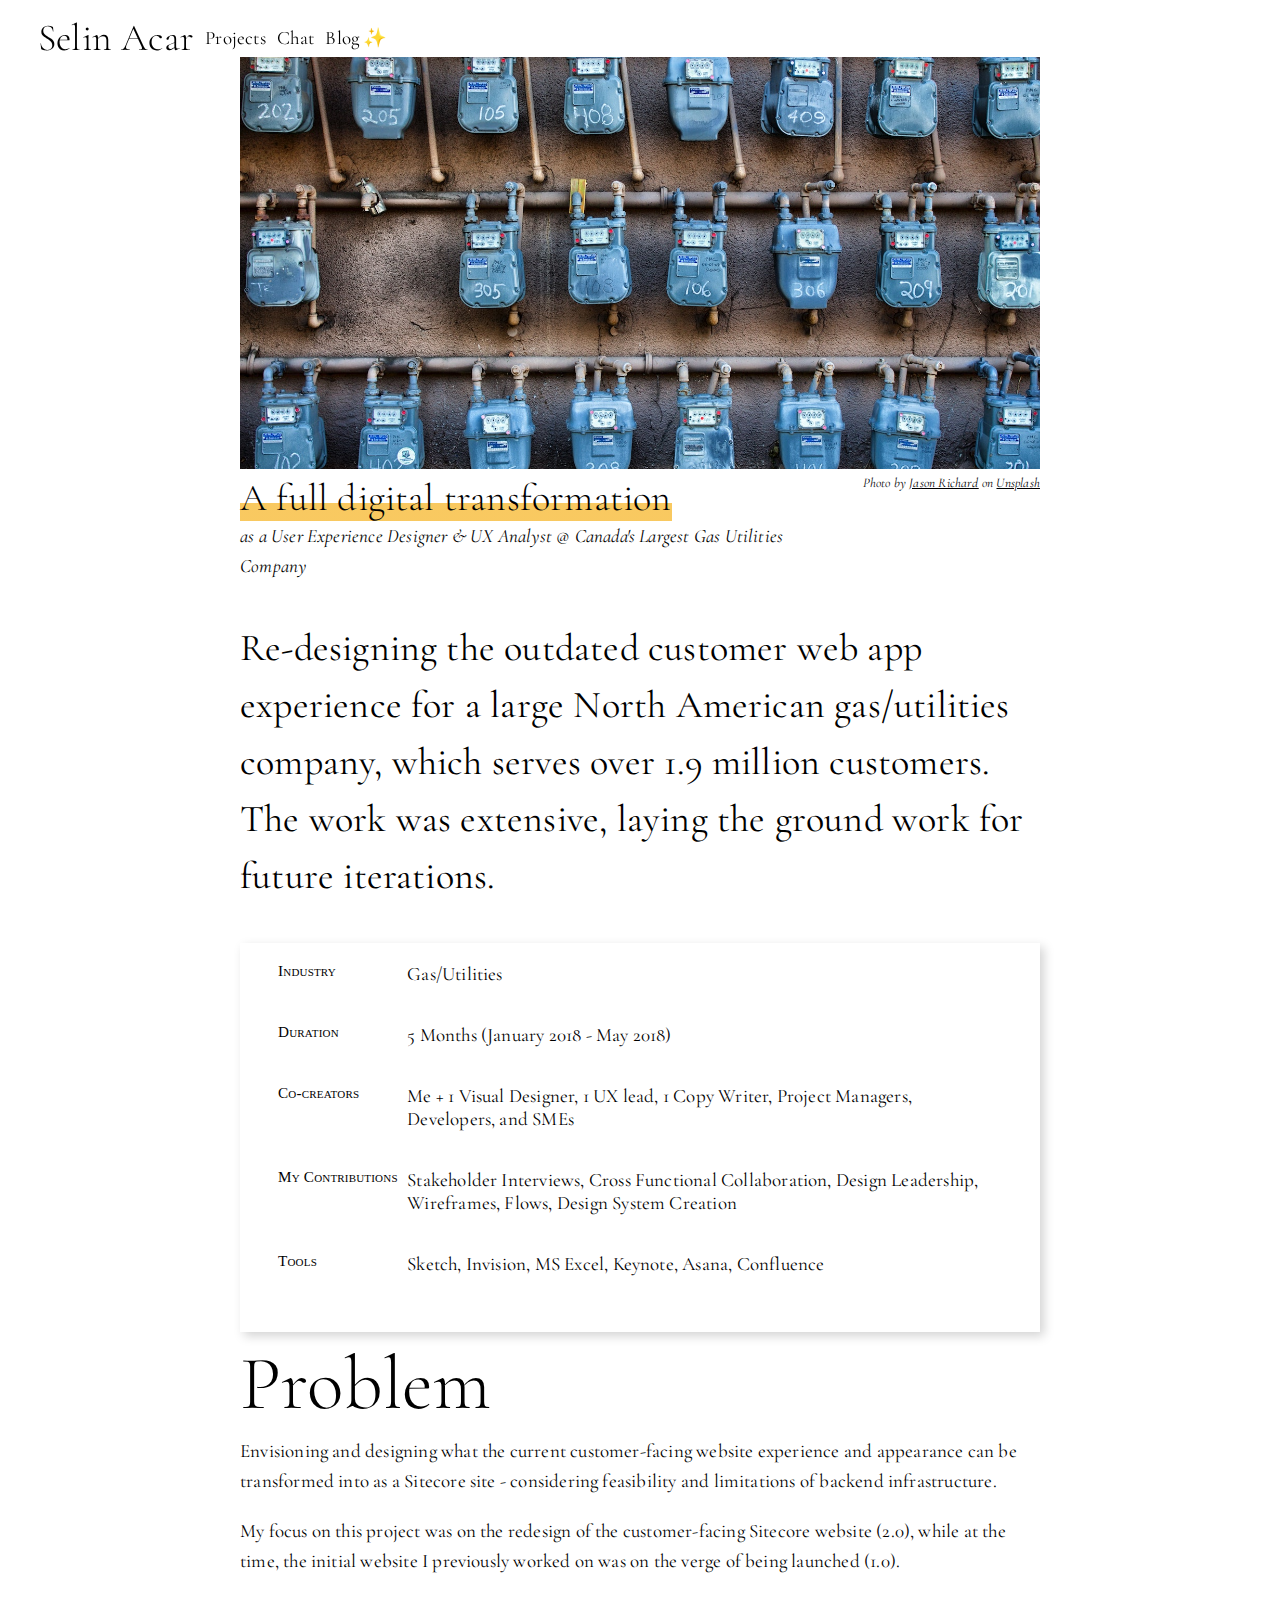
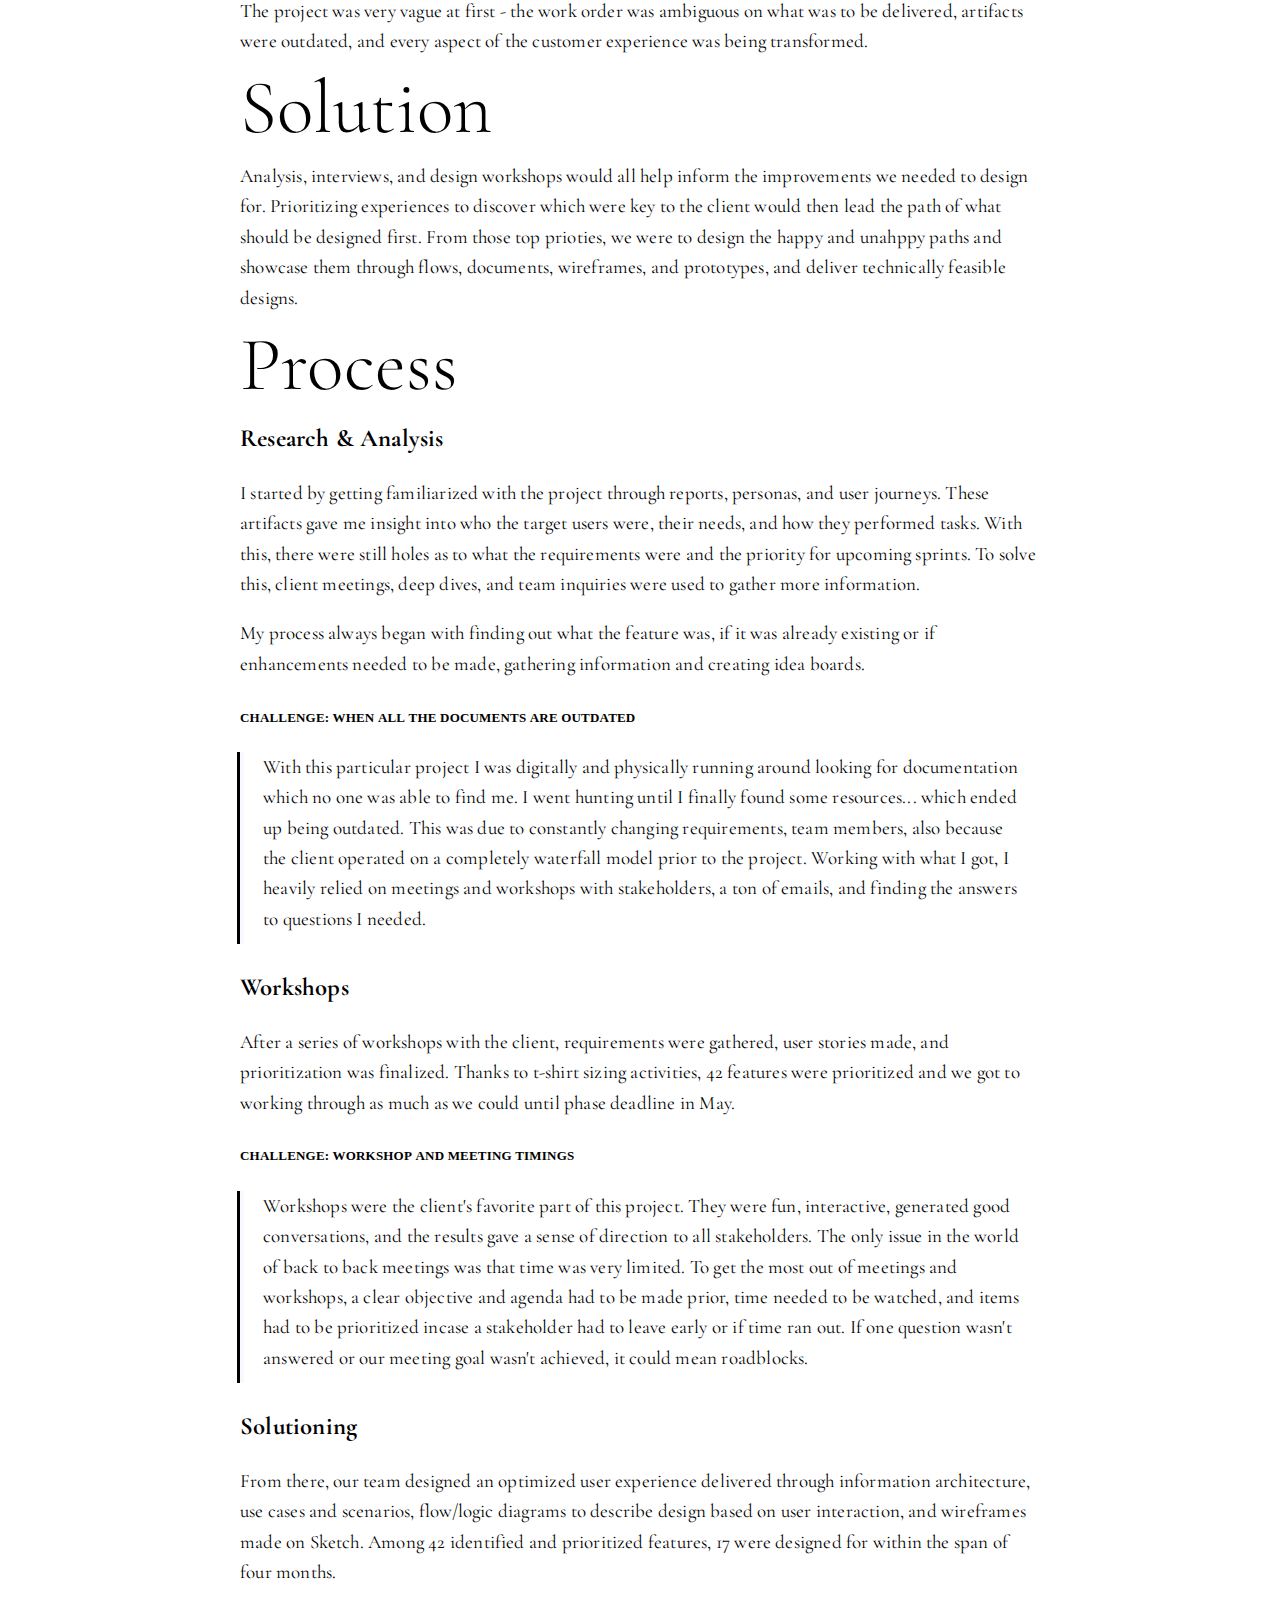
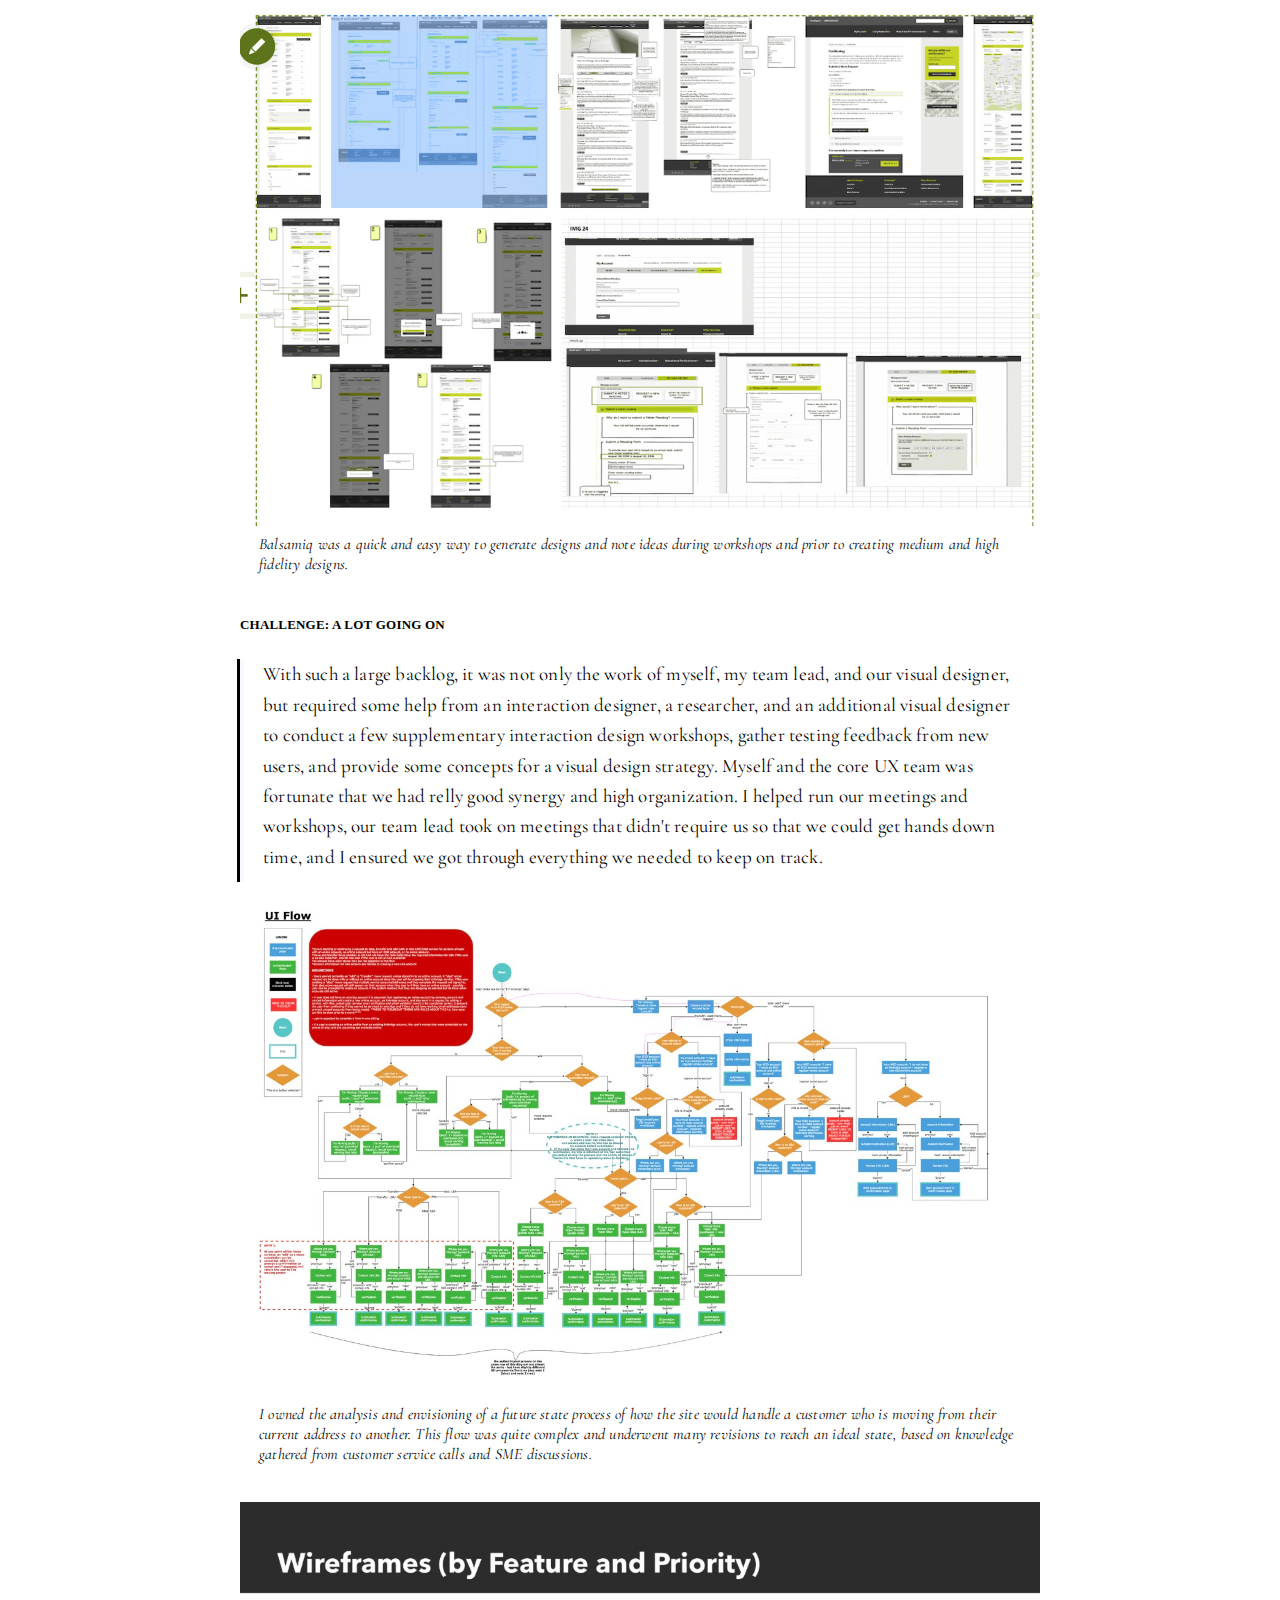
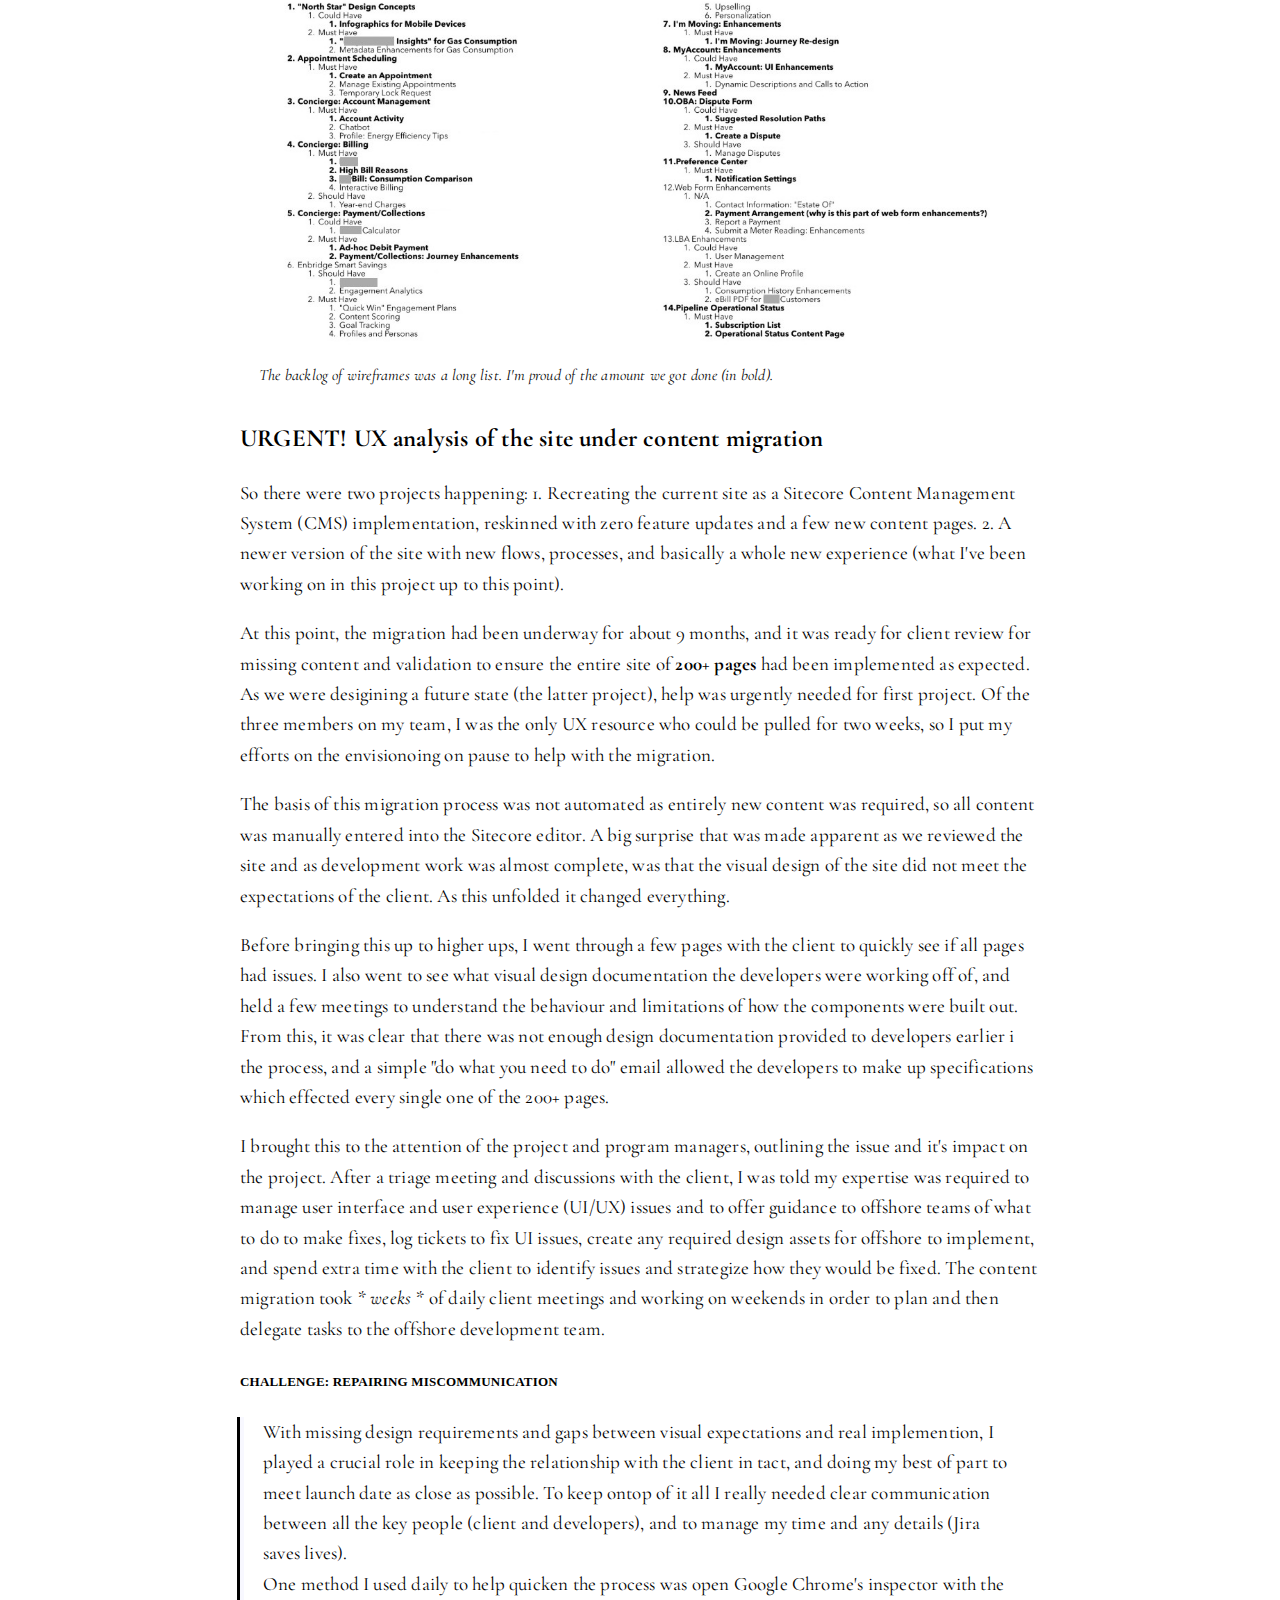
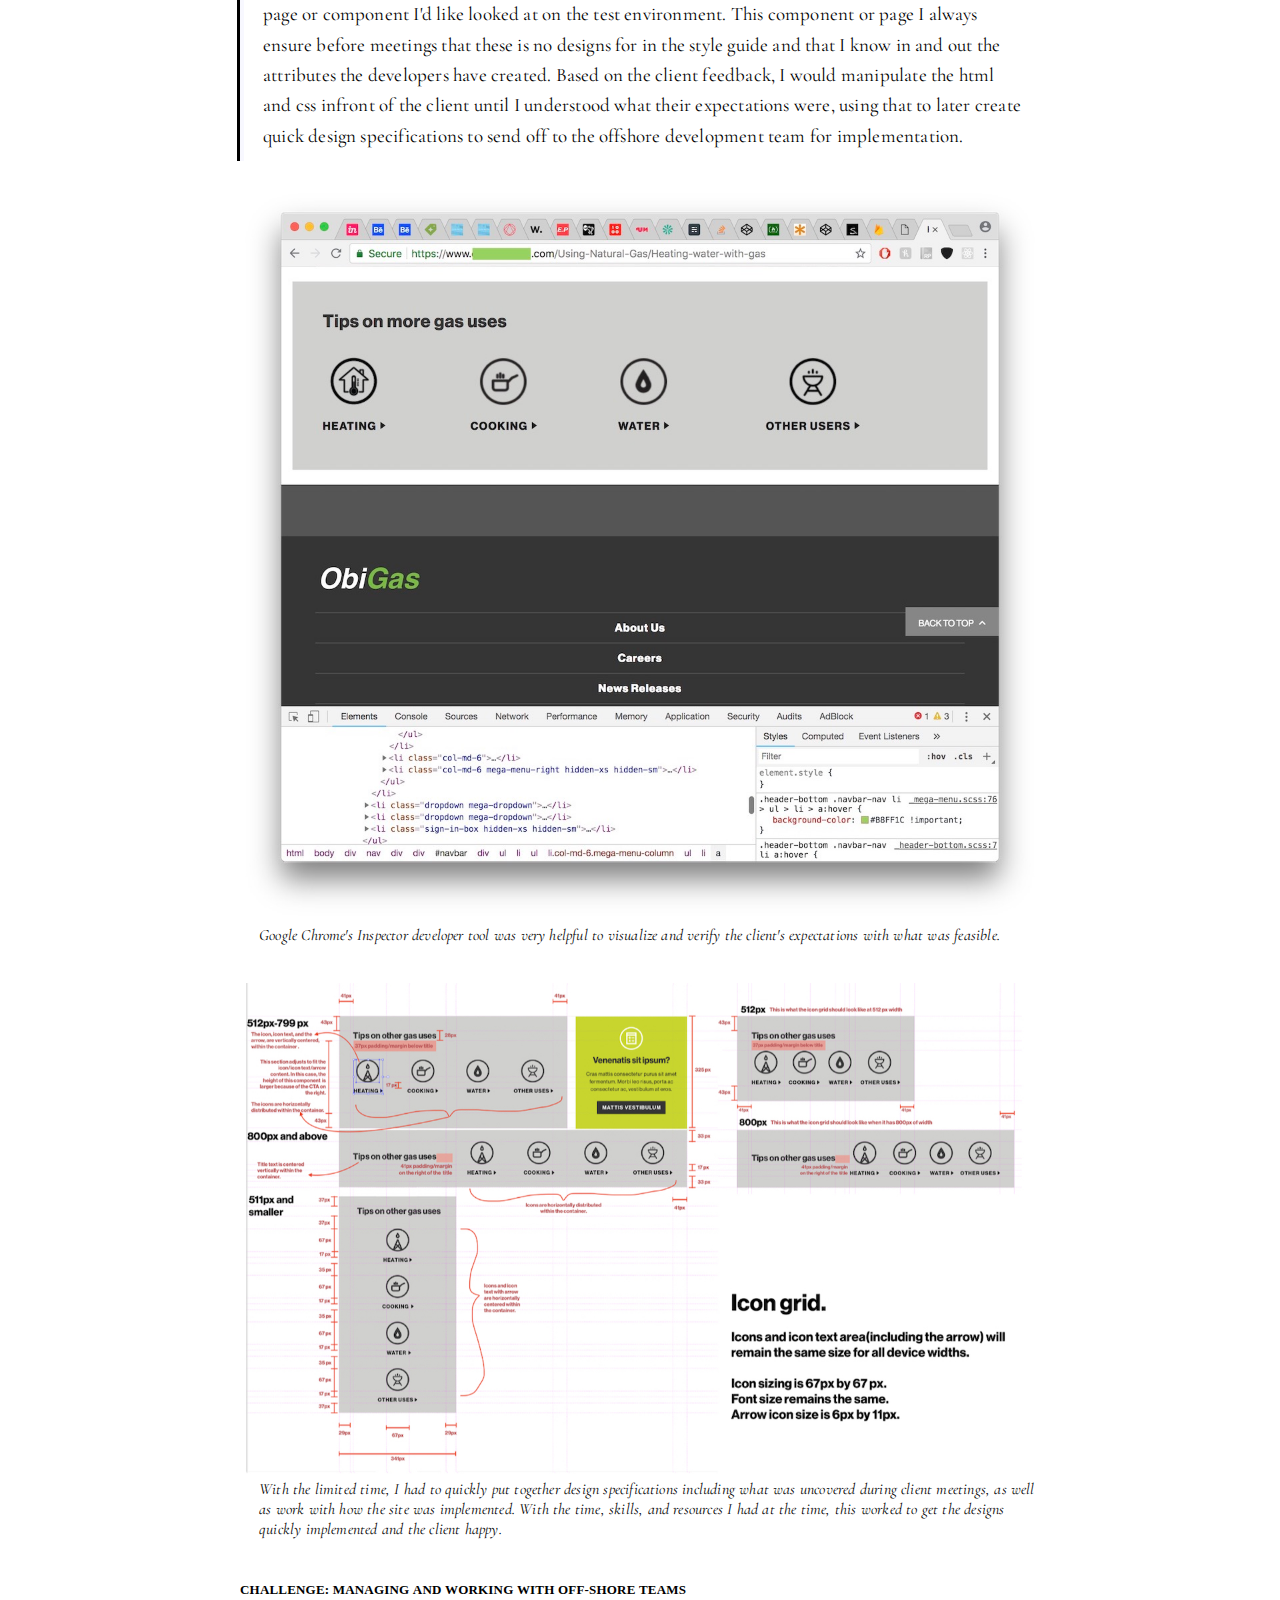
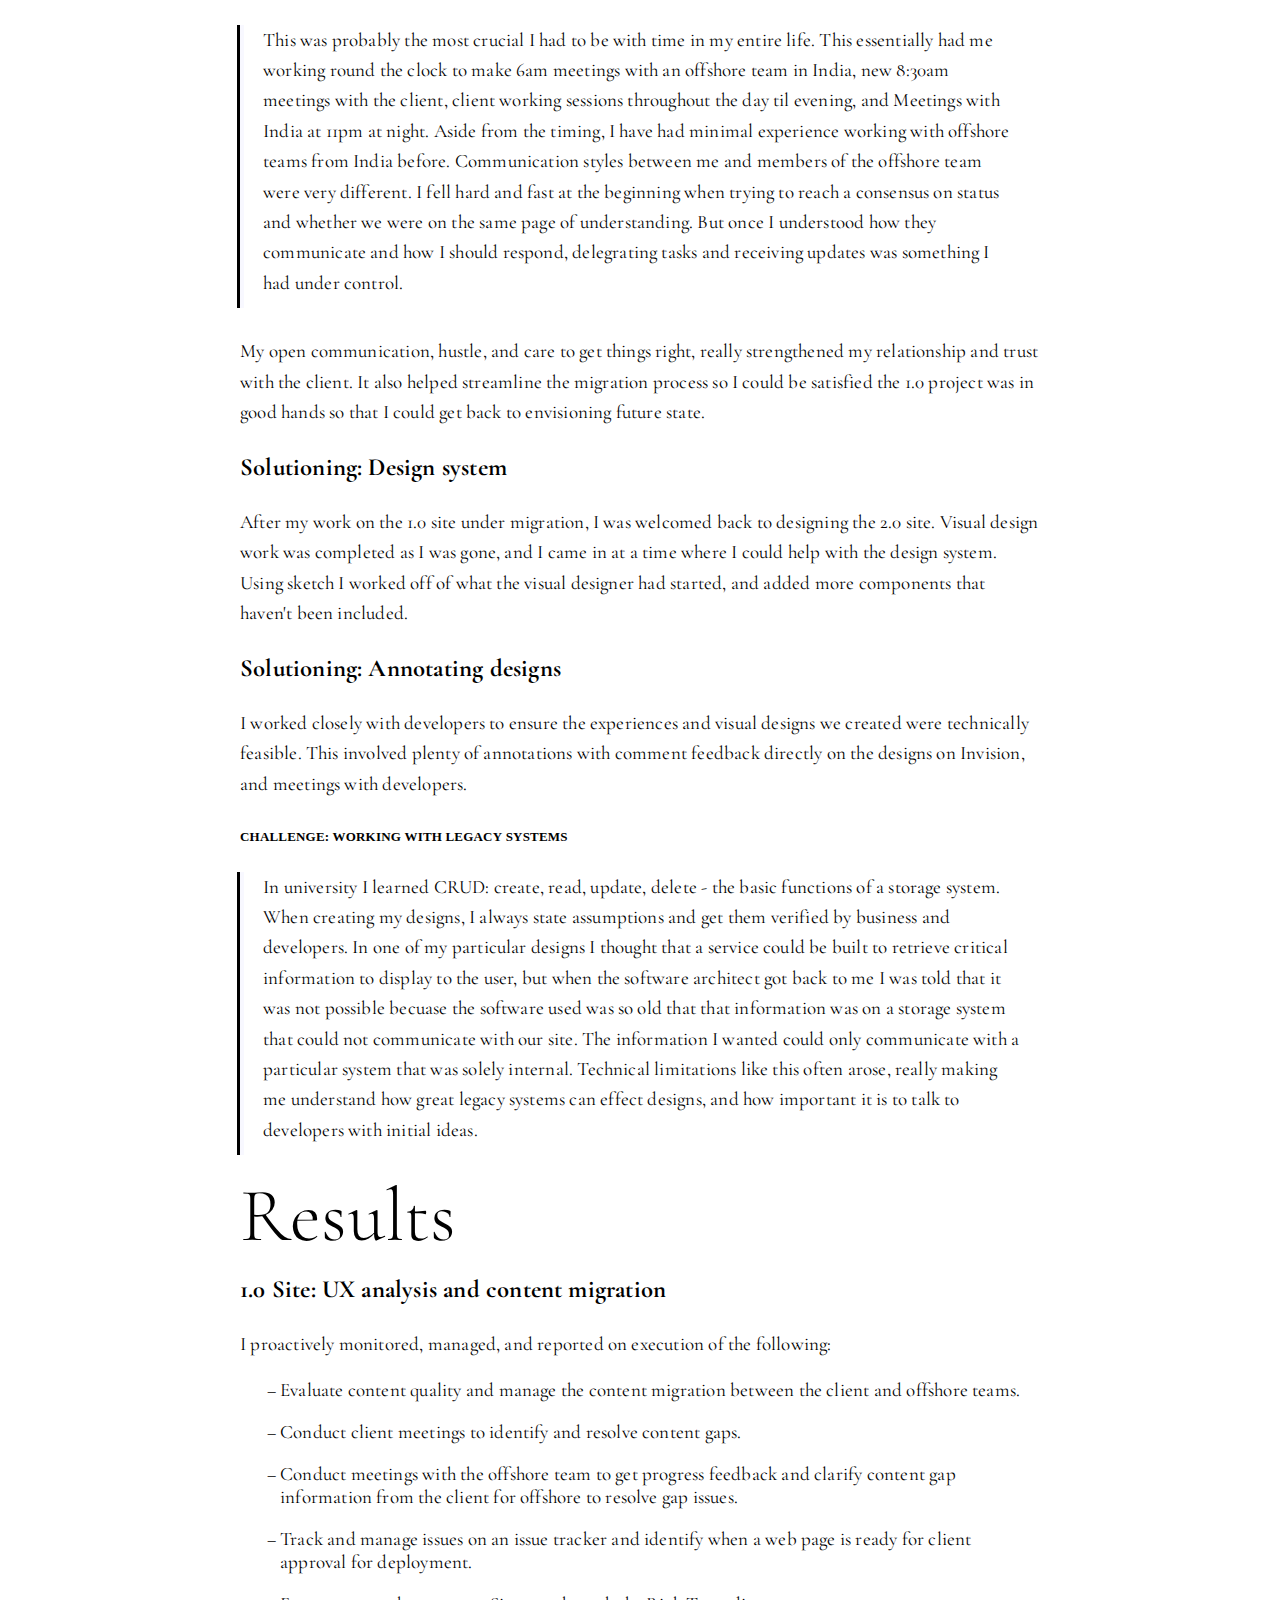
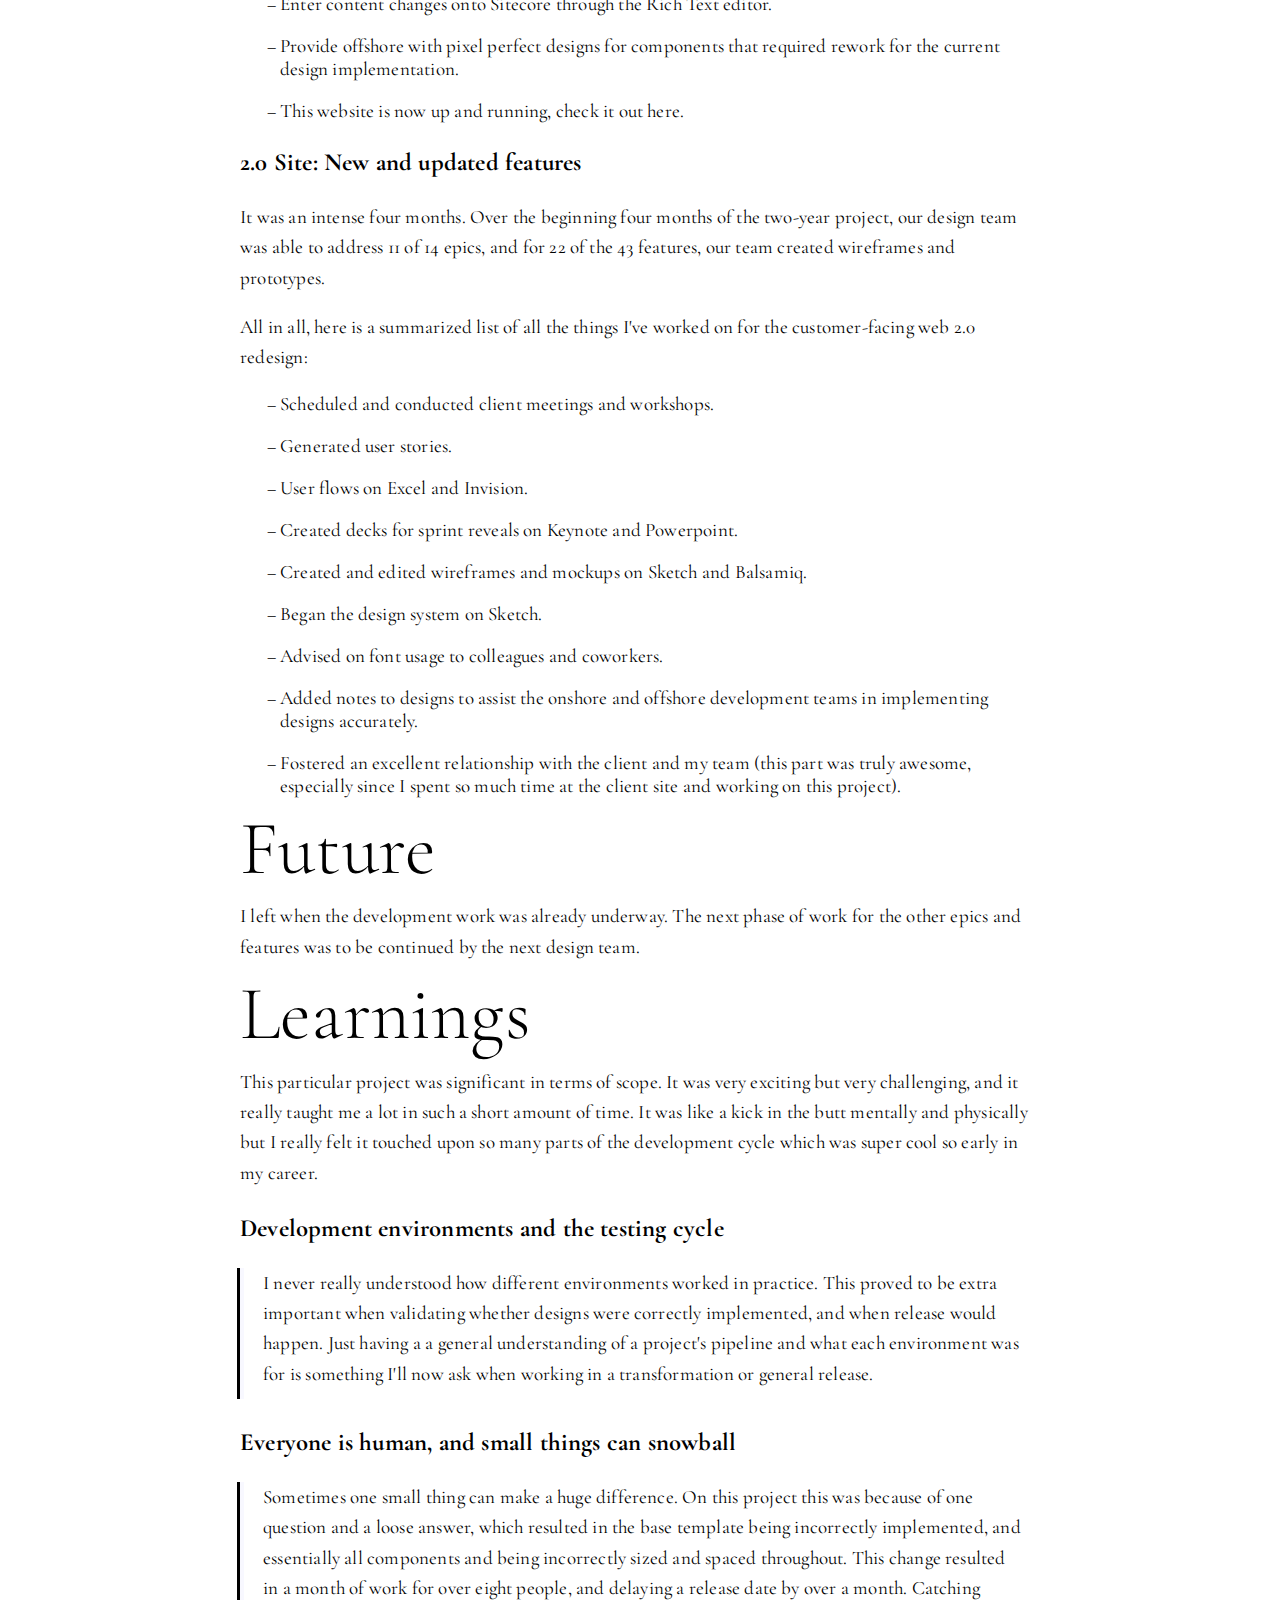
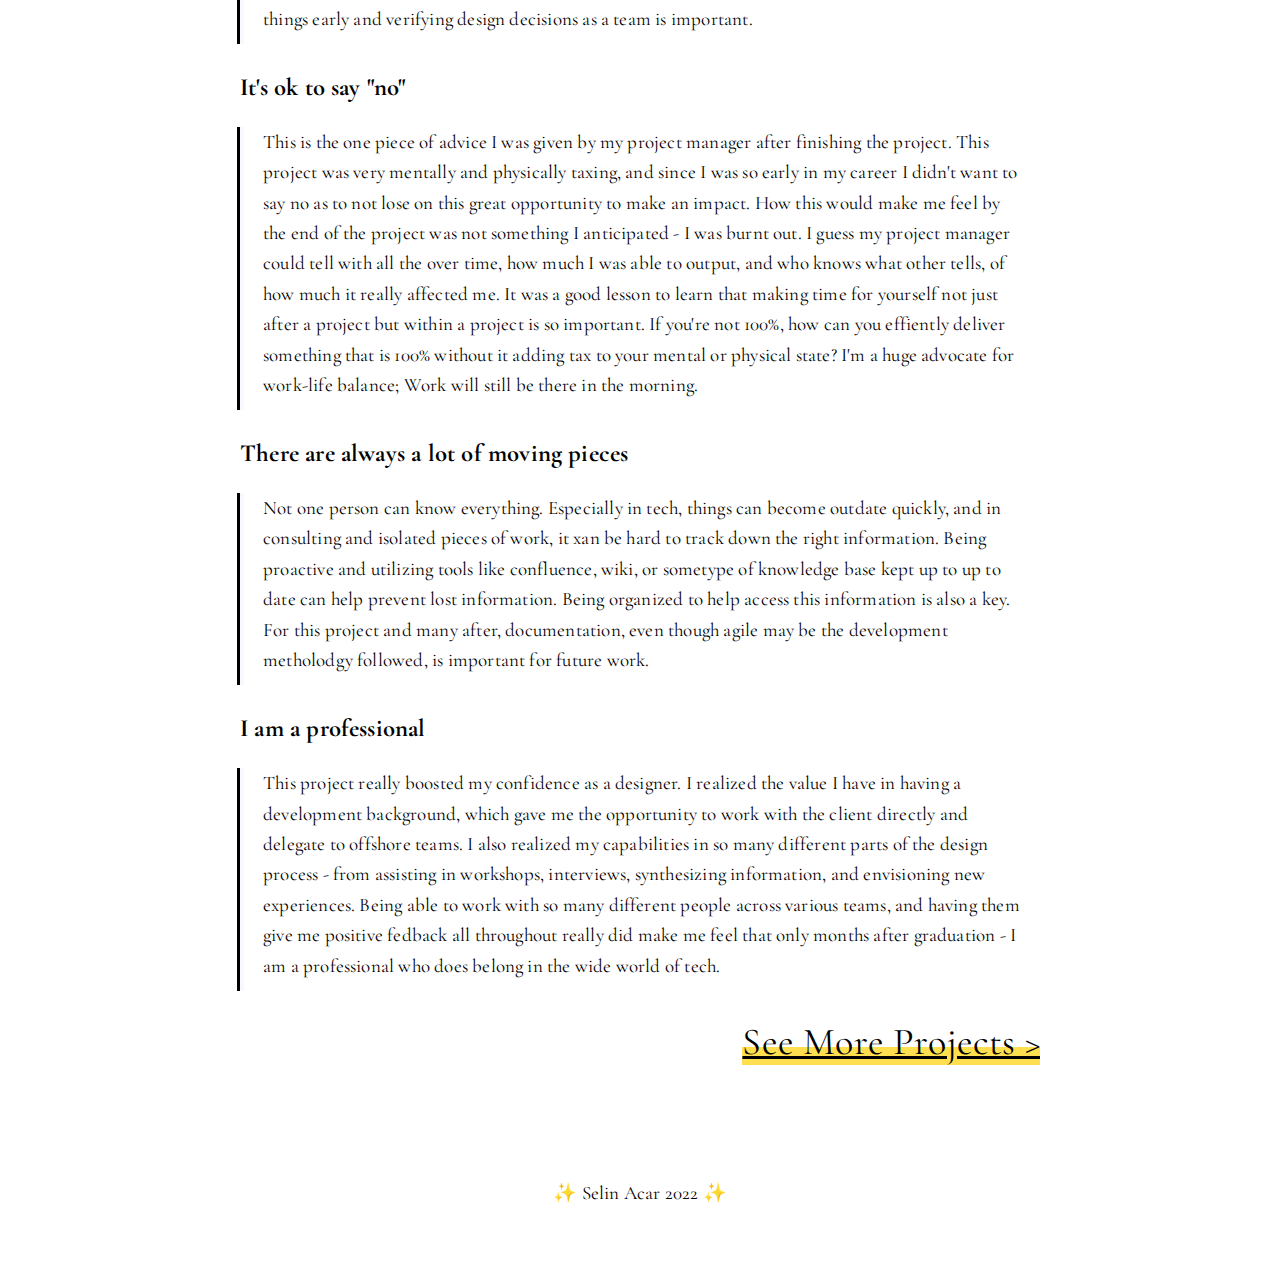
==== 2018-gasutilities.html @ 0fd3a329 "Added favicon to all pages" ====
<html lang="en">
<head>
  <meta name="viewport" content="width=device-width, initial-scale=1.0">
  <title>A Full Digital Transformation at Canada's Largest Gas Utilities Company | Selin Acar's Portfolio</title>
  <link rel="icon" type="image/x-icon" href="assets/favicon.png">
  <link rel="apple-touch-icon" href="assets/favicon.png">

  <link rel="preconnect" href="https://fonts.googleapis.com">
  <link rel="preconnect" href="https://fonts.gstatic.com" crossorigin>
  <link href="https://fonts.googleapis.com/css2?family=Cormorant+Garamond:wght@300&display=swap" rel="stylesheet">
  <link rel="stylesheet" href="style.css">

</head>
<body class="project">
  <nav id="navbar">
    <ul>
      <li><a href="index.html"><h1>Selin Acar</h1></a></li>
      <li><a href="index.html#projects">Projects</a></li>
      <li><a href="index.html#chat">Chat</a></li>
      <li><a href="https://selindenise.medium.com/">Blog</a> &#10024;</li>
    <ul>
  </nav>
  <img class="cover-image project-image" src="assets/2018-gasutilities/jason-richard-naK1i6nCuqc-unsplash.jpg" alt="">
    <small class="right lighter">Photo by <a href="https://unsplash.com/@jasonthedesigner?utm_source=unsplash&utm_medium=referral&utm_content=creditCopyText">Jason Richard</a> on <a href="https://unsplash.com/s/photos/utility-bill?utm_source=unsplash&utm_medium=referral&utm_content=creditCopyText">Unsplash</a>
  </small>
  <h1 class="mark mark-yellow inline">A full digital transformation</h1>
  <p class="role">User Experience Designer & UX Analyst @ Canada's Largest Gas Utilities Company</p>
  <p class="description">Re-designing the outdated customer web app experience for a large North American gas/utilities company, which serves over 1.9 million customers. The work was extensive, laying the ground work for future iterations.</p>
   
  <dl class="card">
    <dt>Industry</dt>
    <dd>Gas/Utilities</dd>
    <dt>Duration</dt>
    <dd>5 Months (January 2018 - May 2018)</dd>
    <dt>Co-creators</dt>
    <dd>Me + 1 Visual Designer, 1 UX lead, 1 Copy Writer, Project Managers, Developers, and SMEs</dd>
    <dt>My Contributions</dt>
    <dd>Stakeholder Interviews, Cross Functional Collaboration, Design Leadership, Wireframes, Flows, Design System Creation</dd>
    <dt>Tools</dt>
    <dd>Sketch, Invision, MS Excel, Keynote, Asana, Confluence</dd>
  </dl>

<h2>Problem</h2>
<p>Envisioning and designing what the current customer-facing website experience and appearance can be transformed into as a Sitecore site - considering feasibility and limitations of backend infrastructure.</p>
<p>My focus on this project was on the redesign of the customer-facing Sitecore website (2.0), while at the time, the initial website I previously worked on was on the verge of being launched (1.0).</p>
<p>The project was very vague at first - the work order was ambiguous on what was to be delivered, artifacts were outdated, and every aspect of the customer experience was being transformed.</p>

<h2>Solution</h2>
<p>Analysis, interviews, and design workshops would all help inform the improvements we needed to design for. Prioritizing experiences to discover which were key to the client would then lead the path of what should be designed first. From those top prioties, we were to design the happy and unahppy paths and showcase them through flows, documents, wireframes, and prototypes, and deliver technically feasible designs.</p>

<h2>Process</h2>
<h3>Research & Analysis</h3>
<p>I started by getting familiarized with the project through reports, personas, and user journeys. These artifacts gave me insight into who the target users were, their needs, and how they performed tasks. With this, there were still holes as to what the requirements were and the priority for upcoming sprints. To solve this, client meetings, deep dives, and team inquiries were used to gather more information.</p>
<p>My process always began with finding out what the feature was, if it was already existing or if enhancements needed to be made, gathering information and creating idea boards.</p>

<h4 class="challenge-title">Challenge: When all the documents are outdated</h3>
<div class="bordercomponent">
    <p>With this particular project I was digitally and physically running around looking for documentation which no one was able to find me. I went hunting until I finally found some resources... which ended up being outdated. This was due to constantly changing requirements, team members, also because the client operated on a completely waterfall model prior to the project. Working with what I got, I heavily relied on meetings and workshops with stakeholders, a ton of emails, and finding the answers to questions I needed.</p>
</div>

<h3>Workshops</h3>
<p>After a series of workshops with the client, requirements were gathered, user stories made, and prioritization was finalized. Thanks to t-shirt sizing activities, 42 features were prioritized and we got to working through as much as we could until phase deadline in May.</p>

<h4 class="challenge-title">Challenge: Workshop and meeting timings</h3>
<div class="bordercomponent">
    <p>Workshops were the client's favorite part of this project. They were fun, interactive, generated good conversations, and the results gave a sense of direction to all stakeholders. The only issue in the world of back to back meetings was that time was very limited. To get the most out of meetings and workshops, a clear objective and agenda had to be made prior, time needed to be watched, and items had to be prioritized incase a stakeholder had to leave early or if time ran out. If one question wasn't answered or our meeting goal wasn't achieved, it could mean roadblocks.</p>
</div>

<h3>Solutioning</h3>
<p>From there, our team designed an optimized user experience delivered through information architecture, use cases and scenarios, flow/logic diagrams to describe design based on user interaction, and wireframes made on Sketch. Among 42 identified and prioritized features, 17 were designed for within the span of four months. </p>

<img class="project-image" src="assets/2018-gasutilities/mockups.jpg" alt="example of some mockups created during this project on Balsamiq.">
    <small>Balsamiq was a quick and easy way to generate designs and note ideas during workshops and prior to creating medium and high fidelity designs.</small>

<h4 class="challenge-title">Challenge: A lot going on</h3>
<div class="bordercomponent">
    <p>With such a large backlog, it was not only the work of myself, my team lead, and our visual designer, but required some help from an interaction designer, a researcher, and an additional visual designer to conduct a few supplementary interaction design workshops, gather testing feedback from new users, and provide some concepts for a visual design strategy. Myself and the core UX team was fortunate that we had relly good synergy and high organization. I helped run our meetings and workshops, our team lead took on meetings that didn't require us so that we could get hands down time, and I ensured we got through everything we needed to keep on track.</p>
    <p></p>
</div>

<p></p>
<img class="project-image" src="assets/2018-gasutilities/moving-flow.jpg" alt="flow chart of the moving process.">
    <small>I owned the analysis and envisioning of a future state process of how the site would handle a customer who is moving from their current address to another. This flow was quite complex and underwent many revisions to reach an ideal state, based on knowledge gathered from customer service calls and SME discussions.</small>

<img class="project-image" src="assets/2018-gasutilities/work-done.jpg" alt="list of the wireframe backlog.">
    <small>The backlog of wireframes was a long list. I'm proud of the amount we got done (in bold).</small>


<h3>URGENT! UX analysis of the site under content migration</h3>
<p>So there were two projects happening: 1. Recreating the current site as a Sitecore Content Management System (CMS) implementation, reskinned with zero feature updates and a few new content pages. 2. A newer version of the site with new flows, processes, and basically a whole new experience (what I've been working on in this project up to this point).</p>
<p>At this point, the migration had been underway for about 9 months, and it was ready for client review for missing content and validation to ensure the entire site of <b>200+ pages</b> had been implemented as expected. As we were desigining a future state (the latter project), help was urgently needed for first project. Of the three members on my team, I was the only UX resource who could be pulled for two weeks, so I put my efforts on the envisionoing on pause to help with the migration. </p>
<p>The basis of this migration process was not automated as entirely new content was required, so all content was manually entered into the Sitecore editor. A big surprise that was made apparent as we reviewed the site and as development work was almost complete, was that the visual design of the site did not meet the expectations of the client. As this unfolded it changed everything.</p>
<p>Before bringing this up to higher ups, I went through a few pages with the client to quickly see if all pages had issues. I also went to see what visual design documentation the developers were working off of, and held a few meetings to understand the behaviour and limitations of how the components were built out. From this, it was clear that there was not enough design documentation provided to developers earlier i the process, and a simple "do what you need to do" email allowed the developers to make up specifications which effected every single one of the 200+ pages.</p>
<p>I brought this to the attention of the project and program managers, outlining the issue and it's impact on the project. After a triage meeting and discussions with the client, I was told my expertise was required to manage user interface and user experience (UI/UX) issues and to offer guidance to offshore teams of what to do to make fixes, log tickets to fix UI issues, create any required design assets for offshore to implement, and spend extra time with the client to identify issues and strategize how they would be fixed. The content migration took <em>* weeks * </em> of daily client meetings and working on weekends in order to plan and then delegate tasks to the offshore development team.</p>

<h4 class="challenge-title">Challenge: Repairing Miscommunication</h3>
<div class="bordercomponent">
    <p>With missing design requirements and gaps between visual expectations and real implemention, I played a crucial role in keeping the relationship with the client in tact, and doing my best of part to meet launch date as close as possible. To keep ontop of it all I really needed clear communication between all the key people (client and developers), and to manage my time and any details (Jira saves lives).</p>
    <p>One method I used daily to help quicken the process was open Google Chrome's inspector with the page or component I'd like looked at on the test environment. This component or page I always ensure before meetings that these is no designs for in the style guide and that I know in and out the attributes the developers have created. Based on the client feedback, I would manipulate the html and css infront of the client until I understood what their expectations were, using that to later create quick design specifications to send off to the offshore development team for implementation.</p>
</div>
<img class="project-image" src="assets/2018-gasutilities/working-with-the-client-whitelisted2.jpg" alt="screenshot of client site with squished images, open in Google Chrome with inspector open">
    <small>Google Chrome's Inspector developer tool was very helpful to visualize and verify the client's expectations with what was feasible.</small>
<img class="project-image" src="assets/2018-gasutilities/lastminutedesignspecs2.jpg" alt="screenshot of client site with squished images, open in Google Chrome with inspector open">
    <small>With the limited time, I had to quickly put together design specifications including what was uncovered during client meetings, as well as work with how the site was implemented. With the time, skills, and resources I had at the time, this worked to get the designs quickly implemented and the client happy.</small>
    
<h4 class="challenge-title">Challenge: Managing and working with off-shore teams</h3>
<div class="bordercomponent">
    <p>This was probably the most crucial I had to be with time in my entire life. This essentially had me working round the clock to make 6am meetings with an offshore team in India, new 8:30am meetings with the client, client working sessions throughout the day til evening, and Meetings with India at 11pm at night. Aside from the timing, I have had minimal experience working with offshore teams from India before. Communication styles between me and members of the offshore team were very different. I fell hard and fast at the beginning when trying to reach a consensus on status and whether we were on the same page of understanding. But once I understood how they communicate and how I should respond, delegrating tasks and receiving updates was something I had under control.</p>
</div>

<p>My open communication, hustle, and care to get things right, really strengthened my relationship and trust with the client. It also helped streamline the migration process so I could be satisfied the 1.0 project was in good hands so that I could get back to envisioning future state. </p>

<h3>Solutioning: Design system</h3>
<p>After my work on the 1.0 site under migration, I was welcomed back to designing the 2.0 site. Visual design work was completed as I was gone, and I came in at a time where I could help with the design system. Using sketch I worked off of what the visual designer had started, and added more components that haven't been included.</p>

<h3>Solutioning: Annotating designs</h3>
<p>I worked closely with developers to ensure the experiences and visual designs we created were technically feasible. This involved plenty of annotations with comment feedback directly on the designs on Invision, and meetings with developers.</p>

<h4 class="challenge-title">Challenge: Working with legacy systems</h3>
<div class="bordercomponent">
    <p>In university I learned CRUD: create, read, update, delete - the basic functions of a storage system. When creating my designs, I always state assumptions and get them verified by business and developers. In one of my particular designs I thought that a service could be built to retrieve critical information to display to the user, but when the software architect got back to me I was told that it was not possible becuase the software used was so old that that information was on a storage system that could not communicate with our site. The information I wanted could only communicate with a particular system that was solely internal. Technical limitations like this often arose, really making me understand how great legacy systems can effect designs, and how important it is to talk to developers with initial ideas.</p>
</div>

<h2>Results</h2>

<h3>1.0 Site: UX analysis and content migration</h3>
<p>I proactively monitored, managed, and reported on execution of the following:<p>
<ul class="bullets">
    <li>Evaluate content quality and manage the content migration between the client and offshore teams.
    <li>Conduct client meetings to identify and resolve content gaps.</li>
    <li>Conduct meetings with the offshore team to get progress feedback and clarify content gap information from the client for offshore to resolve gap issues.</li>
    <li>Track and manage issues on an issue tracker and identify when a web page is ready for client approval for deployment.</li>
    <li>Enter content changes onto Sitecore through the Rich Text editor.</li>
    <li>Provide offshore with pixel perfect designs for components that required rework for the current design implementation.</li>
    <li>This website is now up and running, check it out here.</li>
</ul>

<h3>2.0 Site: New and updated features</h3>
<p>It was an intense four months. Over the beginning four months of the two-year project, our design team was able to address 11 of 14 epics, and for 22 of the 43 features, our team created wireframes and prototypes.</p>
<p>All in all, here is a summarized list of all the things I've worked on for the customer-facing web 2.0 redesign:</p>
<ul class="bullets">
    <li>Scheduled and conducted client meetings and workshops.</li>
    <li>Generated user stories.</li>
    <li>User flows on Excel and Invision.</li>
    <li>Created decks for sprint reveals on Keynote and Powerpoint.</li>
    <li>Created and edited wireframes and mockups on Sketch and Balsamiq.</li>
    <li>Began the design system on Sketch.</li>
    <li>Advised on font usage to colleagues and coworkers.</li>
    <li>Added notes to designs to assist the onshore and offshore development teams in implementing designs accurately.</li>
    <li>Fostered an excellent relationship with the client and my team (this part was truly awesome, especially since I spent so much time at the client site and working on this project).</li>
</ul>

<h2>Future</h2>
<p>I left when the development work was already underway. The next phase of work for the other epics and features was to be continued by the next design team.</p>

<h2>Learnings</h2>
<p>This particular project was significant in terms of scope. It was very exciting but very challenging, and it really taught me a lot in such a short amount of time. It was like a kick in the butt mentally and physically but I really felt it touched upon so many parts of the development cycle which was super cool so early in my career.</p>
<h3>Development environments and the testing cycle</h3>
<div class="bordercomponent">
  <p>I never really understood how different environments worked in practice. This proved to be extra important when validating whether designs were correctly implemented, and when release would happen. Just having a a general understanding of a project's pipeline and what each environment was for is something I'll now ask when working in a transformation or general release.</p>
</div>

<h3>Everyone is human, and small things can snowball</h3>
<div class="bordercomponent">
  <p>Sometimes one small thing can make a huge difference. On this project this was because of one question and a loose answer, which resulted in the base template being incorrectly implemented, and essentially all components and being incorrectly sized and spaced throughout. This change resulted in a month of work for over eight people, and delaying a release date by over a month. Catching things early and verifying design decisions as a team is important.</p>
</div>

<h3>It's ok to say "no"</h3>
<div class="bordercomponent">
  <p>This is the one piece of advice I was given by my project manager after finishing the project. This project was very mentally and physically taxing, and since I was so early in my career I didn't want to say no as to not lose on this great opportunity to make an impact. How this would make me feel by the end of the project was not something I anticipated - I was burnt out. I guess my project manager could tell with all the over time, how much I was able to output, and who knows what other tells, of how much it really affected me. It was a good lesson to learn that making time for yourself not just after a project but within a project is so important. If you're not 100%, how can you effiently deliver something that is 100% without it adding tax to your mental or physical state? I'm a huge advocate for work-life balance; Work will still be there in the morning.</p>
</div>

<h3>There are always a lot of moving pieces</h3>
<div class="bordercomponent">
  <p>Not one person can know everything. Especially in tech, things can become outdate quickly, and in consulting and isolated pieces of work, it xan be hard to track down the right information. Being proactive and utilizing tools like confluence, wiki, or sometype of knowledge base kept up to up to date can help prevent lost information. Being organized to help access this information is also a key. For this project and many after, documentation, even though agile may be the development metholodgy followed, is important for future work.</p>
</div>

<h3>I am a professional</h3>
<div class="bordercomponent">
  <p>This project really boosted my confidence as a designer. I realized the value I have in having a development background, which gave me the opportunity to work with the client directly and delegate to offshore teams. I also realized my capabilities in so many different parts of the design process - from assisting in workshops, interviews, synthesizing information, and envisioning new experiences. Being able to work with so many different people across various teams, and having them give me positive fedback all throughout really did make me feel that only months after graduation - I am a professional who does belong in the wide world of tech.</p>
</div>


<a href="index.html#projects" class="CTA mark">See More Projects ></a>

<footer>&#10024; Selin Acar 2022 &#10024;</footer>
<script>
  var prevScrollpos = window.pageYOffset;
  window.onscroll = function() {
  var currentScrollPos = window.pageYOffset;
  if (window.innerWidth <= 1000) {
   if (prevScrollpos > currentScrollPos) {
    document.getElementById("navbar").style.top = "0";
   } else {
    document.getElementById("navbar").style.top = "-290px";
   }
  }
   prevScrollpos = currentScrollPos;
  }
</script>
</body>
</html>
---- style.css ----
html{
	font-family: 'Cormorant Garamond', serif;
/*	padding: 1rem 0.5rem 2rem;*/
/*	max-width: 800px;*/
/*	margin: auto;*/
    font-size: 24px;
    letter-spacing: .01rem;
    word-break: keep-all;
/*    background: black;*/
/*    color: white;*/
}

body{
    margin: 5rem 1rem 0;
    padding: 0;
}

.project{
    padding: 1rem 0.5rem 2rem;
    max-width: 800px;
    margin: auto;
}

h1, h2{
    font-weight: lighter;
}

h1{
    margin: 0;
}

h2{
    font-size: 1.8rem;
    line-height: 2.5rem;
    margin: 0 0 1rem;
}

h3{
    font-size: 1.3rem;
}

p{
    line-height: 1.6rem;
}

#about{
    animation: fadein 2s;
    position: relative;
    scroll-snap-type: y mandatory;
}

@keyframes fadein {
    from { opacity: 0; }
    to   { opacity: 1; }
}

.fade {
  background-color: lightgreen;
  opacity: 1;
}

.right{
    text-align: right;
}

.challenge-title{
    font-variant: all-petite-caps;
    font-family: 'Cormorant Garamond Bold';
}

.project-highlight h3{
    margin: 0;
}

.project-highlight p{
    margin: 1rem 0;
}

.project-highlight img{
    padding-bottom: 0.5rem;
}

.intro-component{
    display: flex;
    min-height: 80vh;
}

.intro-component img{
    max-width: 35%;
    object-fit: cover;
/*    border-radius: 50px;*/
    padding: 0 1rem 3rem;
}

.intro-component h2{
    text-align: right;
    margin-bottom: 0;
}

.intro-component h2 .emphasis{
    display: none;
}

.intro-component-emphasis{
    display: block;
    text-align: right;
    font-style: italic;
    margin: 0;
}


.intro-component-description{
    text-align: center;
}

.intro-component-large{
    font-size: 1.5rem;
}

.center{
    text-align: center;
}

strong{
    font-family: 'Cormorant Garamond SemiBold';
}

.flex-horizontal{
    display: flex;
}

nav{
    background: white;
    z-index: 1000;
    width: 100%;
    padding: 0 1rem;
}

#navbar {
    position: fixed;
    top: 0; /* Stay on top */
    left: 0;
    transition: top 1s; /* Transition effect when sliding down (and up) */
}
#navbar li{
    list-style: none;
    float: left;
    margin: 0 .6rem 0 0;
    line-height: 2rem;
}

#navbar li a{
    font-size: 0.7rem;
}

ul{
    padding: 0;
}

ul li{
    list-style: none;
}

ol li, ul li{
	margin-bottom: 1rem;
}

.resultsCTA{
    margin-bottom: 2rem;
}

a {
    color: black;
}

nav a, #projects a{
	text-decoration: none;
}

#navbar a:hover{
    background: linear-gradient(180deg, #fff 60%, rgba(246,178,29, 0.7) 40%);
}

#navbar a>h1:hover{
    background: linear-gradient(180deg, #fff 60%, rgba(246,178,29, 0.7) 40%);
}

#projects a:hover, .link{
	text-decoration: underline;
}

details {
    margin-bottom: 0.5rem;
    overflow: hidden;
    color: black;
    border-right-width: 1px;
    border-bottom-width: 2px;
    padding: 0 0.5rem;
    background: white;
}

summary {
  padding: 1rem;
  display: block;
  padding-left: 2.2rem;
  position: relative;
  cursor: pointer;
}


details[open] > summary:before {
  transform: rotate(90deg);
}

details #text {
    content: "see other projects";
}

details[open] #text {
    content: "hide other projects";
}
summary:before {
  content: '';
  border-width: .4rem;
  border-style: solid;
  border-color: transparent transparent transparent black;
  position: absolute;
  top: 1.3rem;
  left: 1rem;
  transform: rotate(0);
  transform-origin: .2rem 50%;
  transition: .25s transform ease;
}

a:visited{
    color: black;
}

article{
    transition: 0.3s ease-in-out;
}

.card{
    padding: 1rem 2rem;
    box-shadow: 4px 4px 10px lightgrey;
    box-sizing: border-box;
}

article h3::before{
    content: "case study";
    display: block;
    font-size: .8rem;
    font-variant: small-caps;
    margin-bottom: 0.5rem;
}

.indent{
    margin-left: 2rem;
}

.chat-link{
    transform: translatey(0px);
    animation: float 10s ease-in-out infinite;
    mix-blend-mode: multiply;
    color: white;
    background-color: #0051C2;
    padding: 1rem 2rem;
    position: relative;
    font-size: 1rem;
    width: fit-content;
    margin: 0;
    border-radius: 2.5rem;
    display: block;
}

.chat-link:nth-child(2){
    float: right;
}

.chat-link:nth-child(odd){
    background-color: #6372FF;
    margin: 1rem;
    float: left;
}

.chat-link:before {
    content: "";
    width: 0px;
    height: 0px;
    position: absolute;
  }

.chat-link:nth-child(odd):before {
    border-top: 10px solid #6372FF;
    border-right: 10px solid #6372FF;
    border-bottom: 10px solid transparent;
    border-left: 10px solid transparent;
    left: -15px;
    top: 40px;
}

.chat-link:nth-child(2):before {
    border-top: 10px solid transparent;
    border-right: 10px solid #0051C2;
    border-bottom: 10px solid #0051C2;
    border-left: 10px solid transparent;
    left: -15px;
    top: 40px;
}


.chat-link:hover{
    background: darkslategray;
}

.chat-link:nth-child(odd):hover:before {
    border-top: 10px solid darkslategray;
    border-right: 10px solid darkslategray;
    border-bottom: 10px solid transparent;
    border-left: 10px solid transparent;
    left: -15px;
    top: 40px;
}

.chat-link:nth-child(2):hover:before {
    border-top: 10px solid transparent;
    border-right: 10px solid darkslategray;
    border-bottom: 10px solid darkslategray;
    border-left: 10px solid transparent;
    left: -15px;
    top: 40px;
}



@keyframes float {
  0% {
    transform: translatey(0px);
  }
  50% {
    transform: translatey(-20px);
  }
  100% {
    transform: translatey(0px);
  }
}

.topmargin4{
    margin-top: 4rem;
}
article:hover{
    margin-top:-3px;
    margin-left:-3px;
    margin-right: 3px;
}

article.green:hover, article.green:active, article.green:focus{
    background: honeydew;
/*    box-shadow: 20px 20px honeydew;*/

}

article.purple:hover, article.purple:active, article.purple:focus{
    background: lavender;
/*    box-shadow: 20px 20px lavender;*/
}

article.red:hover, article.red:active, article.red:focus{
    background: MistyRose;
/*    box-shadow: 20px 20px MistyRose;*/
}

article.yellow:hover, article.yellow:active, article.yellow:focus{
    background: LightGoldenRodYellow;
/*    box-shadow: 20px 20px lightgoldenrodyellow;*/

}

article.blue:hover, article.blue:active, article.blue:focus{
    background: azure;
}

.block{
    min-height: 100vh;
    display: flex;
    align-items: center;
    justify-content: center;
    flex-direction: column;
}
.secondaryinfo{
     letter-spacing: .05rem;
     font-size: .9rem;
     display: flex;
     flex-direction: column;
     align-items: flex-start;
     gap: 1rem;
}

.secondaryinfo-block{
    width: 100%;
    text-align: center;
}

.secondaryinfo-block-skills{
    background: #2f2f2f;
    color: white;
}

.secondaryinfo-block-edu{
    background: lavender;
}

.secondaryinfo-block-tools{
    background: mintcream;
}

.secondaryinfo-block h3{
    padding: 1rem 1rem;
    margin: 0;
    font-size: 1.6rem;
}

.secondaryinfo-block-content{
    padding: 1rem;
}

.secondaryinfo-block-content img{
        padding: 0;
        max-width: 120px;
        
}

.twobytwogrid a{
    margin: 1rem;
}

.funinfo-block{
    display: flex;
    flex-direction: column;
    align-content: flex-start;
}
.funinfo-block img{
    object-fit: contain;
}

.funinfo-block-text {
    order: 1;
}
.funinfo-block img:nth-child(1){
    order: 0;
}
.funinfo-block img:nth-child(3){
    order: 2;
}

.inline{
    display: inline;
}

mark{
    background-color: clear;
}

.mark{
    background: linear-gradient(180deg, #fff 60%, #FFDF50 40%);
}

.mark-purple{
    background: linear-gradient(180deg, #fff 60%, rgba(195,150,209, 0.7) 40%);
}
.mark-yellow{
    background: linear-gradient(180deg, #fff 60%, rgba(246,178,29, 0.7) 40%);
}
.mark-red{
    background: linear-gradient(180deg, #fff 60%, rgba(255,70,72, 0.7) 40%);
}
.mark-green{
    background: linear-gradient(180deg, #fff 60%, rgba(81,176,67, 0.7) 40%);
}
.mark-blue{
    background: linear-gradient(180deg, #fff 60%, rgba(50,180,255, 0.7) 40%);
}


.project-highlight:hover .mark-purple{
    background: linear-gradient(180deg, lavender 60%, rgba(195,150,209, 0.7) 40%);
}

.project-highlight:hover .mark-green{
    background: linear-gradient(180deg, honeydew 60%, rgba(81,176,67, 0.7) 40%);
}

.project-highlight:hover .mark-yellow{
    background: linear-gradient(180deg, LightGoldenRodYellow 60%, rgba(246,178,29, 0.7) 40%);
}

.project-highlight:hover .mark-red{
    background: linear-gradient(180deg, MistyRose 60%, rgba(255,70,72, 0.7) 40%);
}

.project-highlight:hover .mark-blue{
    background: linear-gradient(180deg, Azure 60%, rgba(50,180,255, 0.7) 40%);
}


#skillstools, .funinfo, #chat{
    margin-top: 6rem;
}

#projects h2{
    color: transparent;
}

.projects-details{
    padding: 1rem;
    margin: 0;
    text-align: center;
}

footer{
    margin: 10rem 1rem 2rem;
    text-align: center;
}

.other-projects p{
    font-family: 'Cormorant Garamond Bold';
}
.other-projects p em{
    font-weight: normal;
}

img{
    width: 100%;
    padding-bottom: 1.3rem;
}

.highlight-photo{
    height: 200px;
    width: 100%;
    object-fit: cover;
}

.brand-images{
    display: grid;
    grid-template-columns: auto auto;
    justify-items: center;
}

.brand-images img{
    height: 120px;
    padding: 1rem;
    object-fit: contain;
    box-sizing: border-box;
}
/*project details*/

dt{
    font-size: 0.8rem;
    font-variant: small-caps;
    font-family: 'Cormorant Garamond Bold';
    padding-right: 0.5rem;
}

.role{
    display: block;
    margin: 0;
    font-style: italic;
}

.description{
    font-size: 2rem;
    line-height: 3rem;
}

.role:before{
    content: "as a ";
}
.CTA{
    font-size: 2rem;
    float: right;
}
.bullets{
    padding: revert;
}

.bullets li{
/*    list-style: disc;*/
    list-style: "\2012  ";
}
small{
    font-style: italic;
    margin-left: 1rem;
    display: block;
    margin-bottom: 2rem;
}

.project-image{
    padding-bottom:.3rem;
}

.cover-image{
    max-height:50vh;
    object-fit: cover;
}

.right{
    float: right;
}

.lighter{
    color: light-grey;
    font-size: 0.7rem;
}
/*END project details*/

.design-process>div{
    position: relative;
}
.design-process img{
    margin:0;
    padding:0;
    content: url("process-mobile.svg");
}

.design-process .text{
    text-align: center;
    position: absolute;
    top: 40%;
    font-family: 'Cormorant Garamond Bold';
    font-variant: small-caps;
    font-size:1.2rem;
}

.design-process .no{
    opacity: 0.3;
    filter: grayscale(100%);
}

.design-process .no .text{
    font-size:1rem;
}

.discover {

}
.define {
    transform: rotate(180deg);
}
.design {
}
.develop {
    transform: rotate(180deg);
}

.bordercomponent{
    border-left: 4px solid ghostwhite;
    padding: 0 1rem 0.5rem;
    margin-bottom: 1.5rem;
    box-shadow: black -3px 0px
}

.bordercomponent p{
    margin: 0;
    padding: 0;
}
.bordercomponent small{
    margin-bottom: 0;
}

.reveal{
        position: relative;
        transform: translatey(150px);
        opacity: 0;
        transition: all 2s ease
}

.reveal.active{
    transform: translatey(0px);
    opacity: 1;
}
@media only screen and (min-width: 600px) {
    
    html{
        padding: 5rem 0rem 2rem;
        font-size: 19px;
    }
    
    .design-process .text{
        text-align: center;
        position: absolute;
        top: 40%;
        left: 35%;
        font-family: 'Cormorant Garamond Bold';
        font-variant: small-caps;
        font-size:1.2rem;
    }
    
    .design-process{
        display: grid;
        grid-template-columns: auto auto auto auto auto;
    }
    .design-process img{
        content: url("process.svg");
    }
    
    .other-projects{
        padding-left: 1rem;
    }
    .chat-link {
        font-size: 1.5rem;
        margin: 1rem 0;
    }
    
    article h3::before{
        margin-bottom: 0.3rem;
    }

}
@media only screen and (min-width: 475px) {
    h2{
        font-size: 2.5rem;
    }
    
    .secondaryinfo{
         flex-direction: row;
         flex-wrap: wrap;
    }
    .secondaryinfo-block{
        width:46%;
    }
    .secondaryinfo-block:nth-child(3){
        width:100%;
    }
    .brand-images{
        grid-template-columns: auto auto auto;
    }
    
    #navbar {
        left: 1rem;
    }
    
    .chat-link{
        padding: 40px 80px;
    }
    
    .chat-link:nth-child(2){
        left: 50%;
        float: none;
    }

    .chat-link:nth-child(odd){
        left: 20%;
    }
}

@media only screen and (min-width: 600px) {
    #navbar li a{
        font-size: 1rem;
    }
}
@media only screen and (min-width: 700px) {
    h2{
        font-size: 4rem;
        line-height: 3.5rem;
        margin-bottom: 1rem;
    }


    dd{
        margin-inline-start: 0;
        margin-bottom: 1rem;
    }
}

@media only screen and (min-width: 800px) {
    
    dl{
        display: grid;
        grid-template-columns: max-content auto;
    }

    dt{
        grid-column-start: 1;
    }

    dd{
        grid-column-start: 2;
        padding-bottom: 1rem;
    }
    
    .secondaryinfo{
         flex-direction: row;
         flex-wrap: nowrap;
         align-items: stretch;
    }
    .secondaryinfo-block{
        width:33%;
    }
    
    .secondaryinfo-block:nth-child(3){
        width:33%;
    }
    
    .funinfo-block{
        flex-direction: row;
    }
    
    .brand-images img{
        height: 7rem;
        padding: 1.8rem;
    }
    
    .twobytwogrid{
        display: grid;
        grid-template-columns: 1fr 1fr;
    }
    
    .other-projects{
        max-width: 950px;
    }
}

@media only screen and (min-width: 1000px) {
/*    .brand-images{*/
/*        grid-template-columns: auto auto auto auto auto auto auto auto auto;*/
/*    }*/
}
@media only screen and (min-width: 1200px) {
    .intro-component h2{
        width: 60%;
        font-size: 4vw;
        line-height: 4.5vw;
        display: inline;
    }
    
    html{
        max-width: none;
        padding: 0;
        margin: 0;
    }
    
    .wide-content{
        padding: 5rem 0rem 2rem;
        width: 1000px;
        margin: auto;
    }
    
    .full-content{
        padding: 0rem 0rem 2rem;
    }
    
    .narrow-content{
        padding: 5rem 0rem 2rem;
        width: 800px;
        margin: auto;
    }
}
@media only screen and (min-width: 1500px) {
    .intro-component h2 .emphasis{
        display: inline;
        font-size: 1.5vw;
        line-height: 0;
        font-style: italic;
/*        content: "an Accenture + Microsoft venture";*/
    }
    .intro-component-emphasis{
        display: none;
    }
}
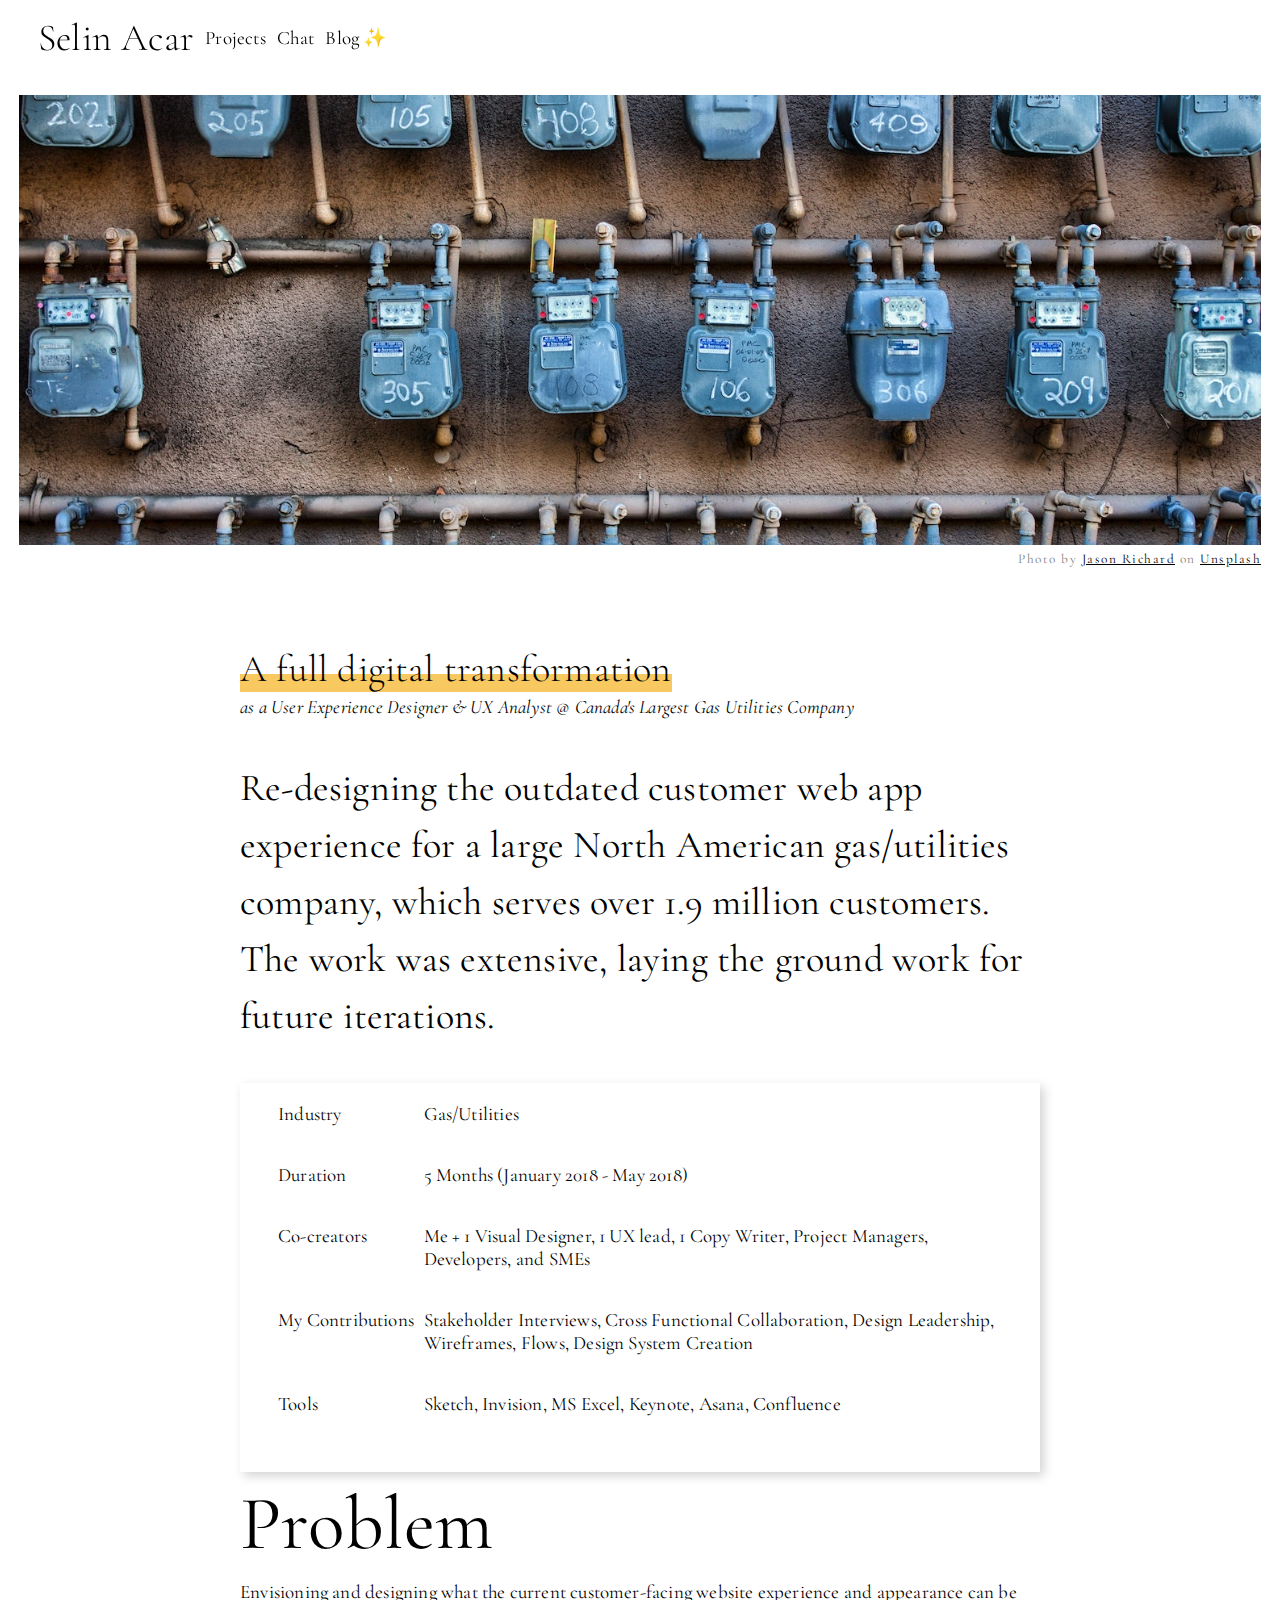
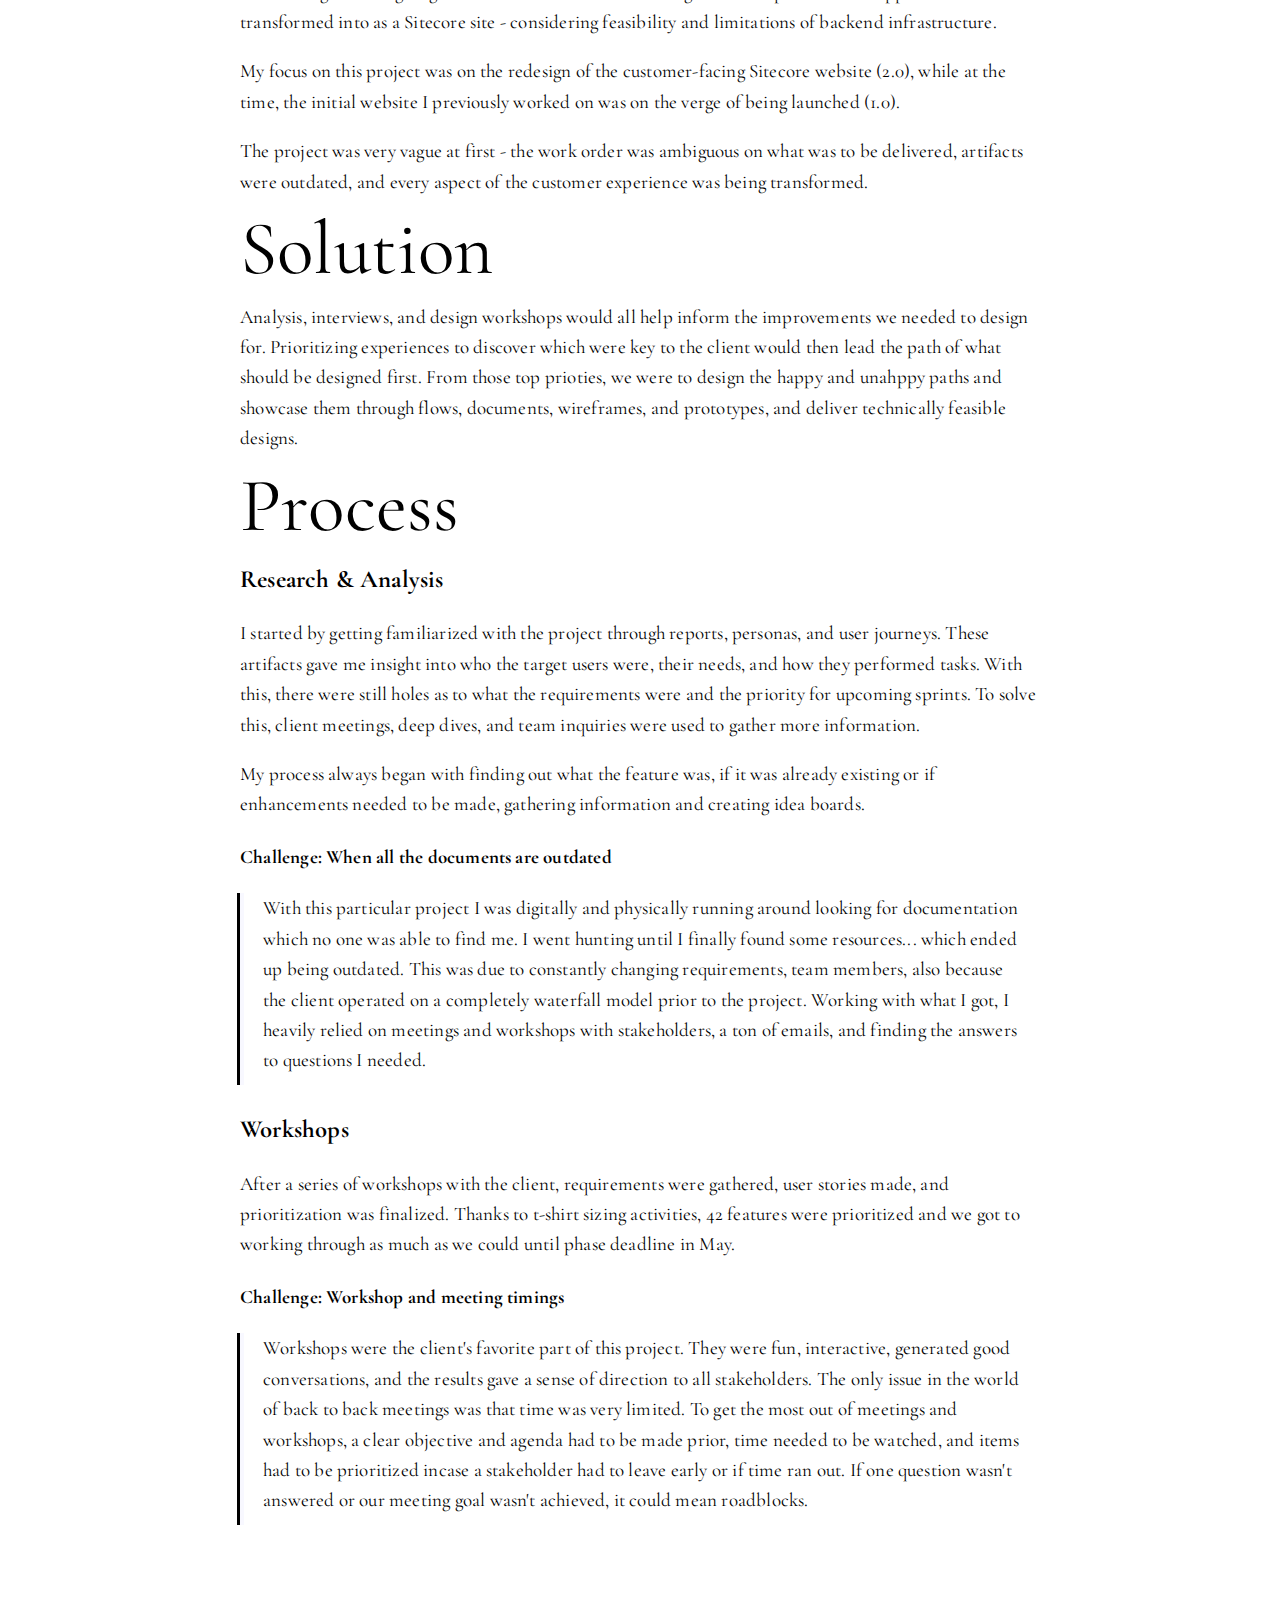
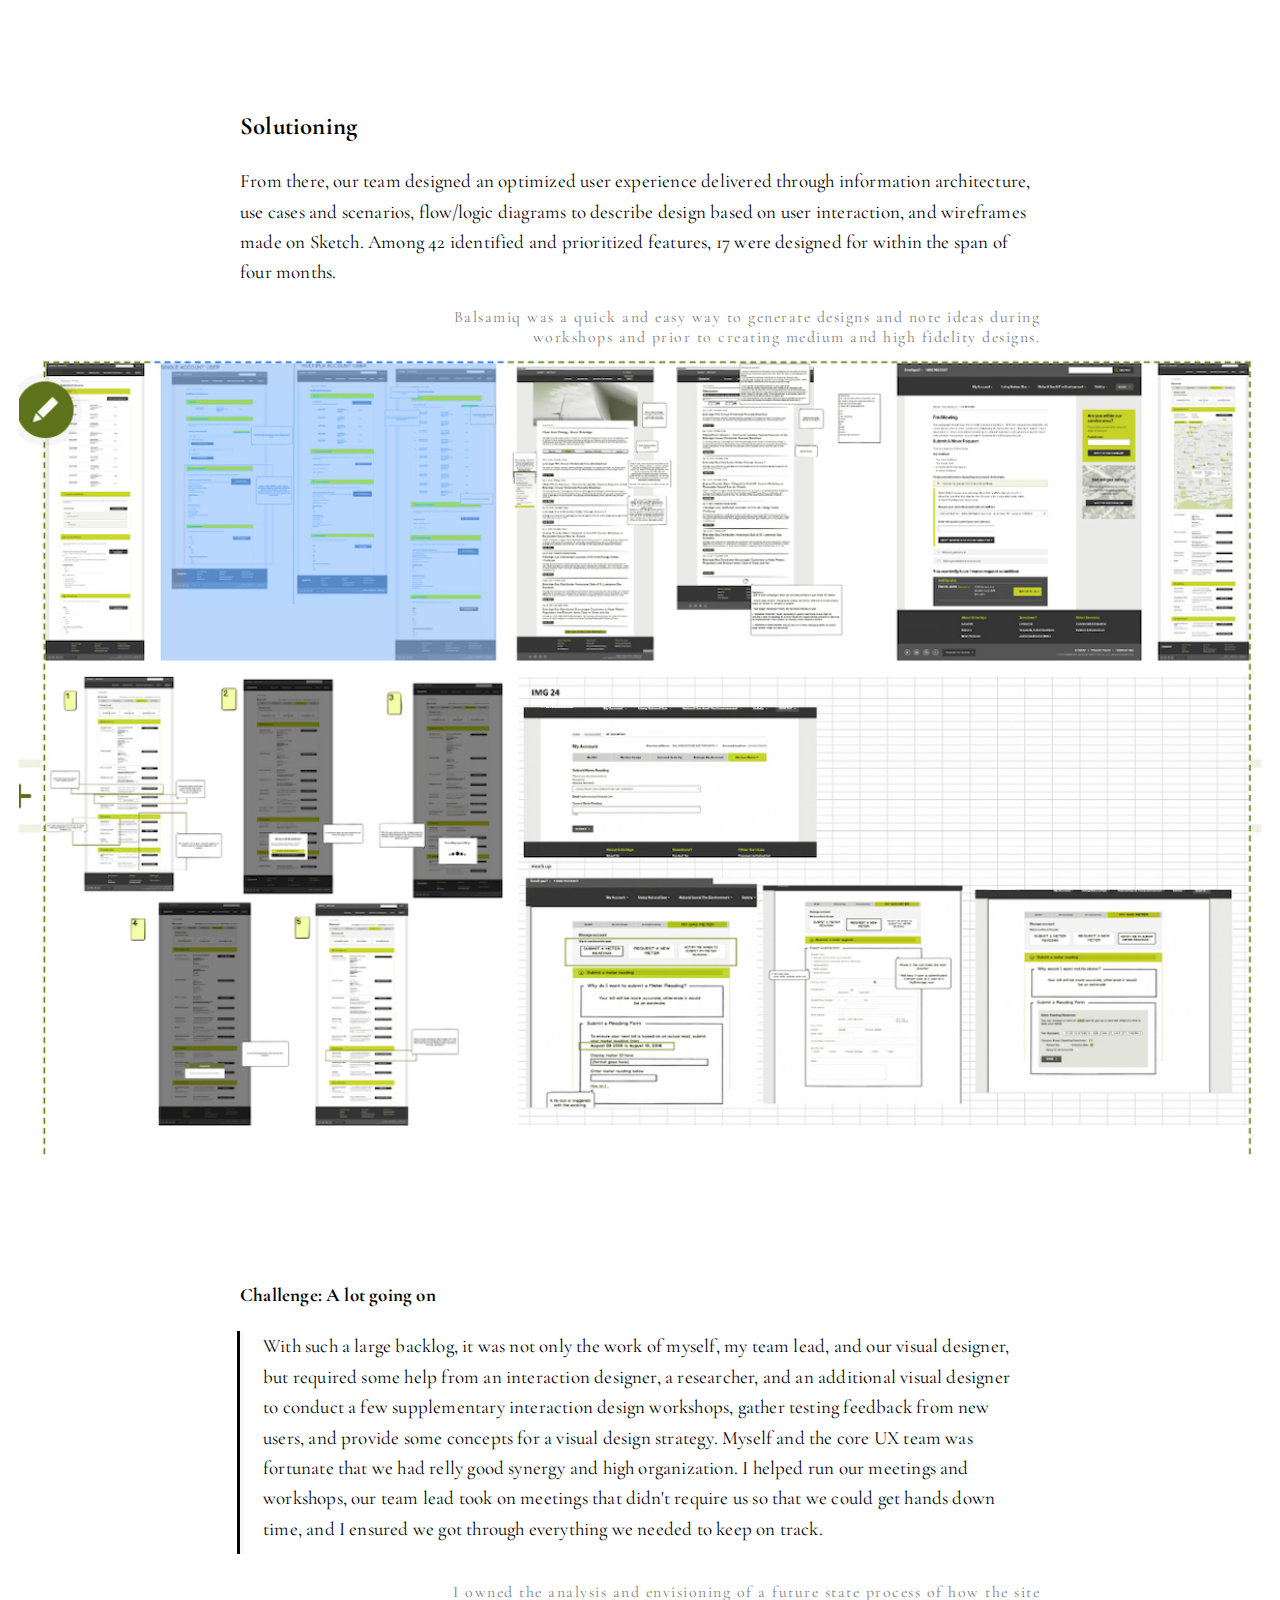
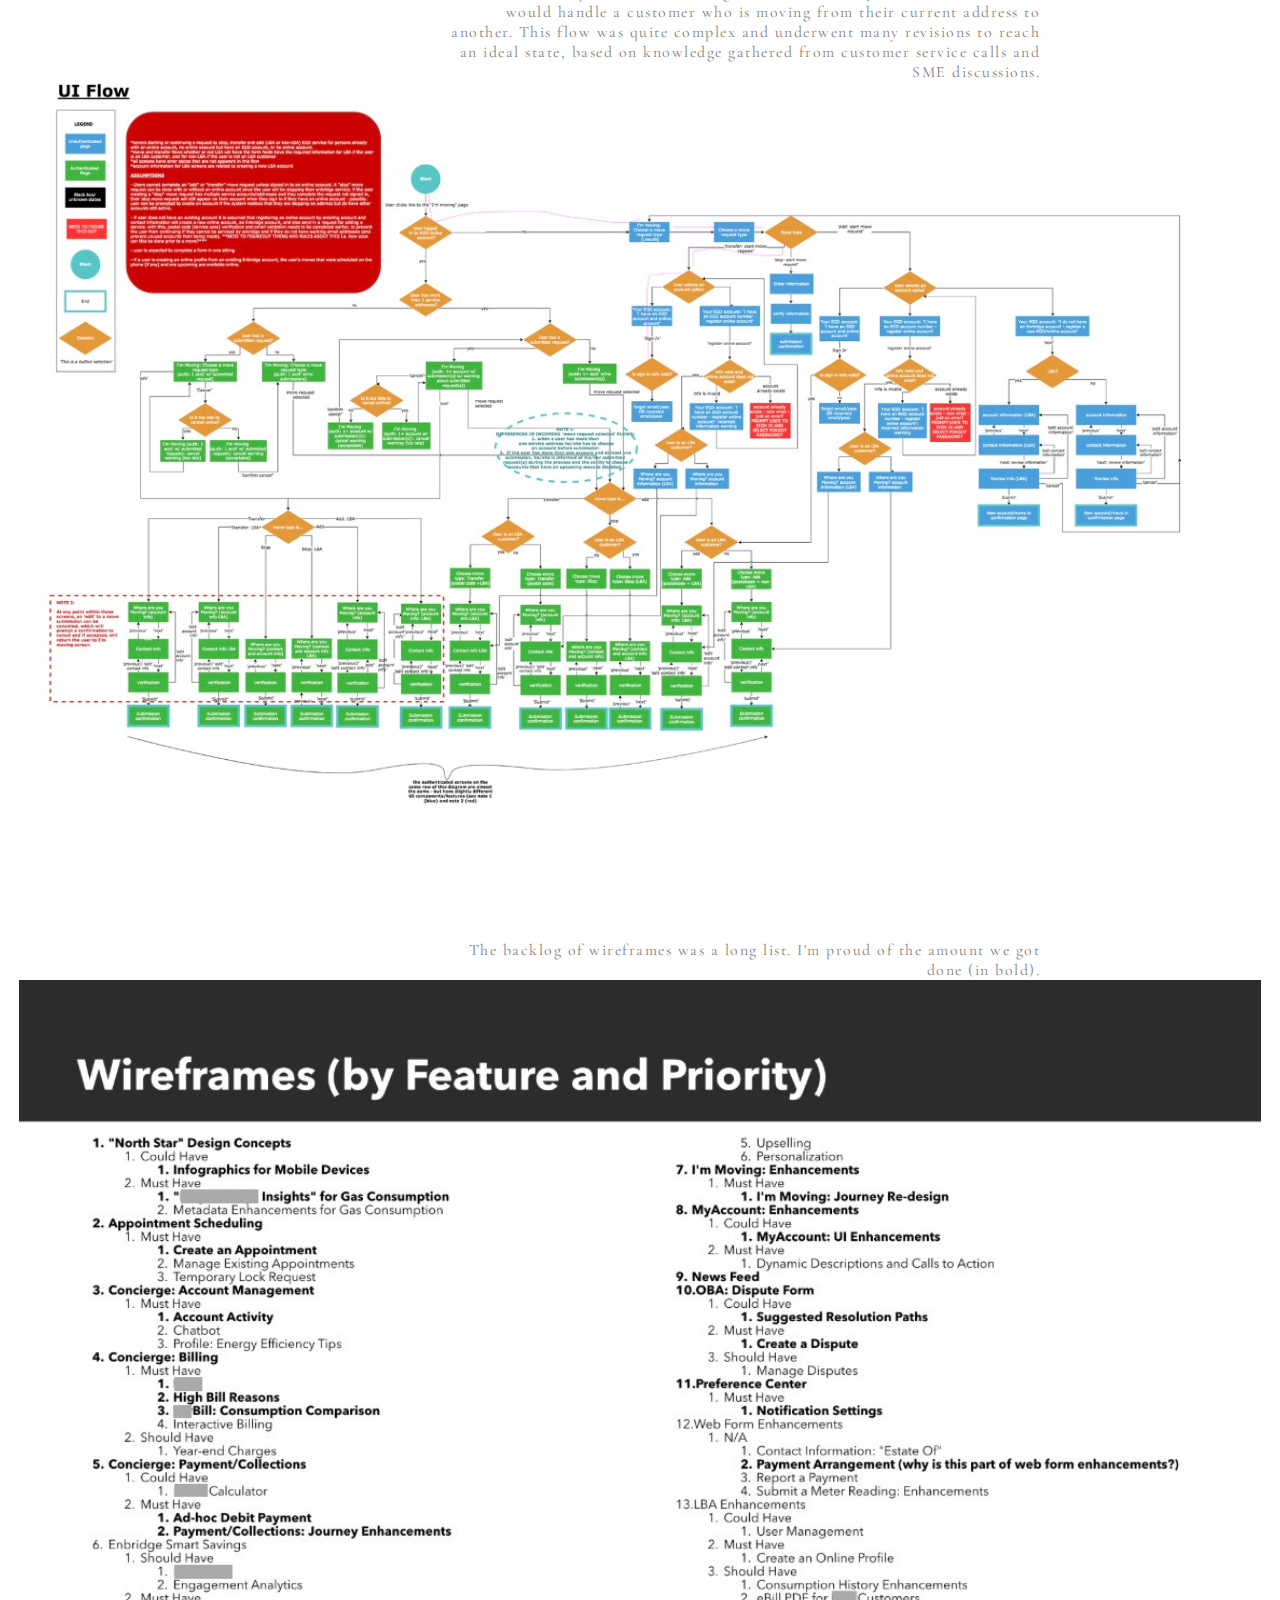
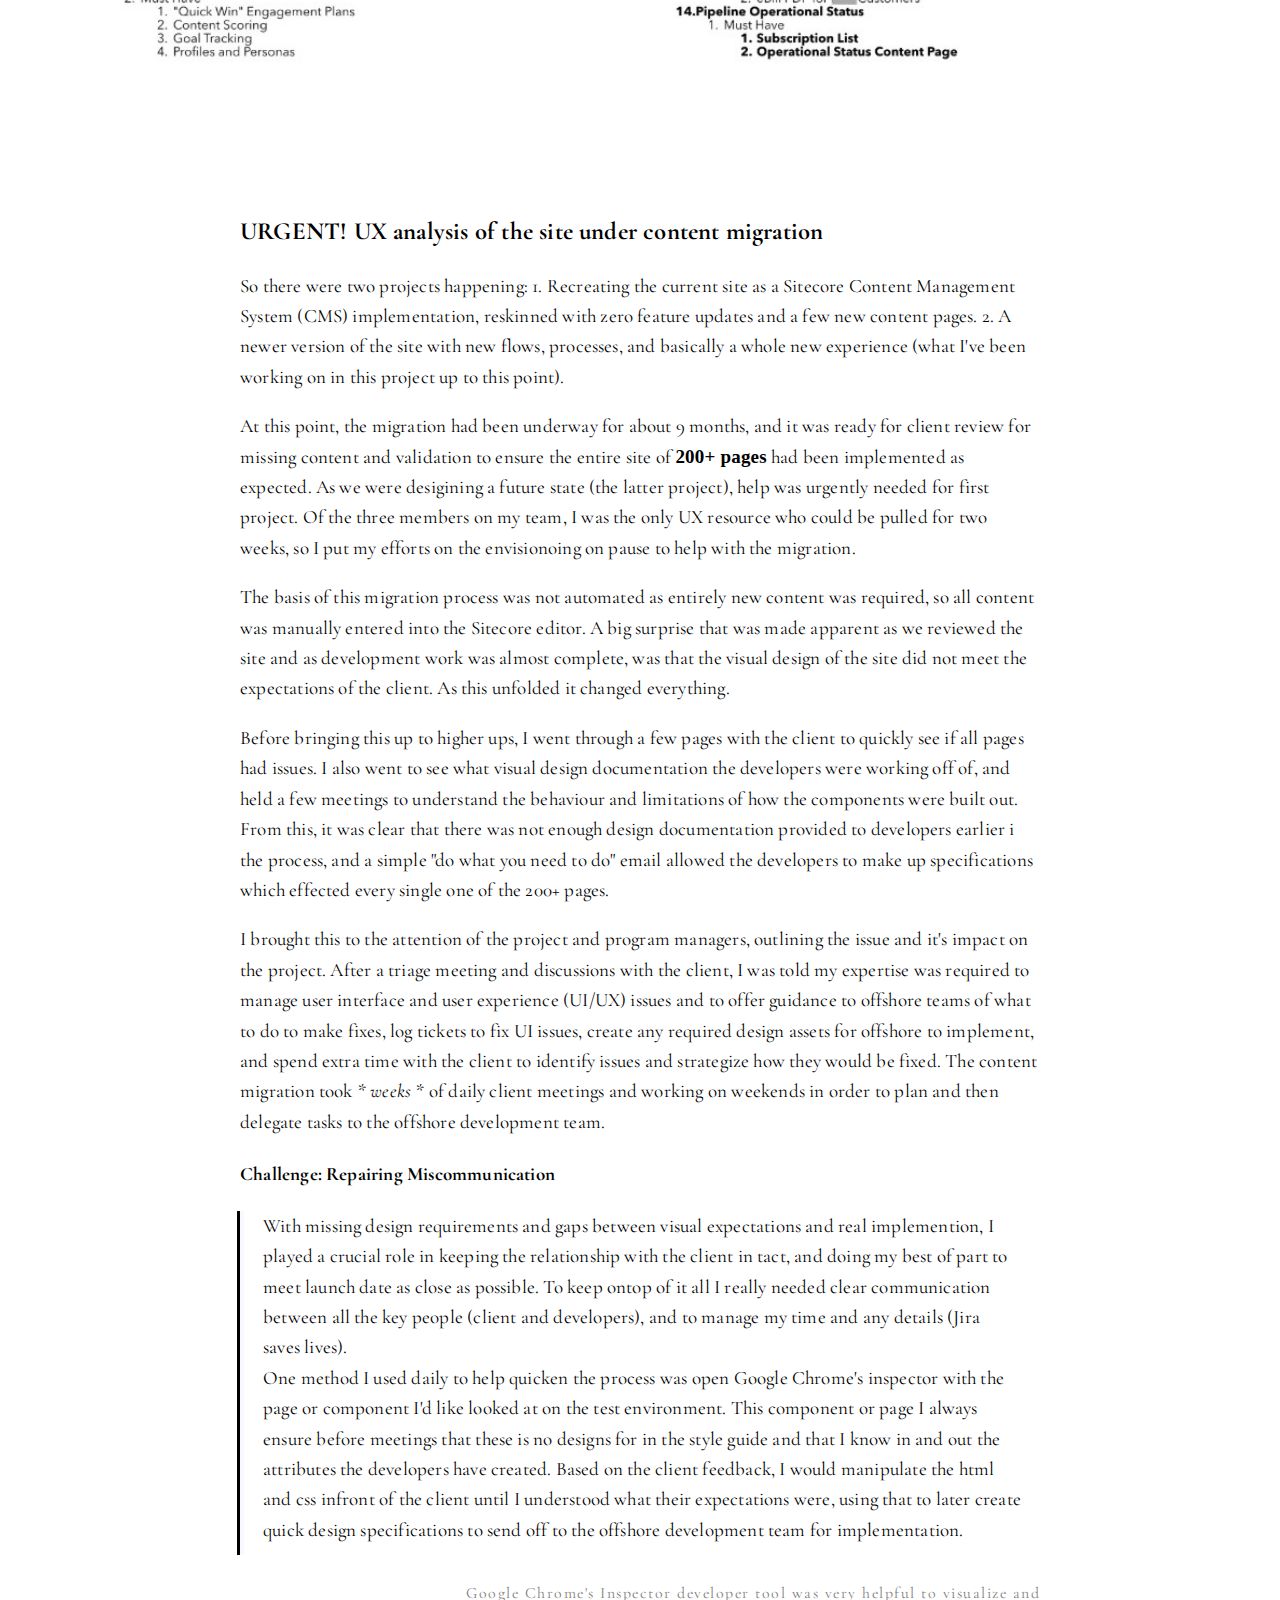
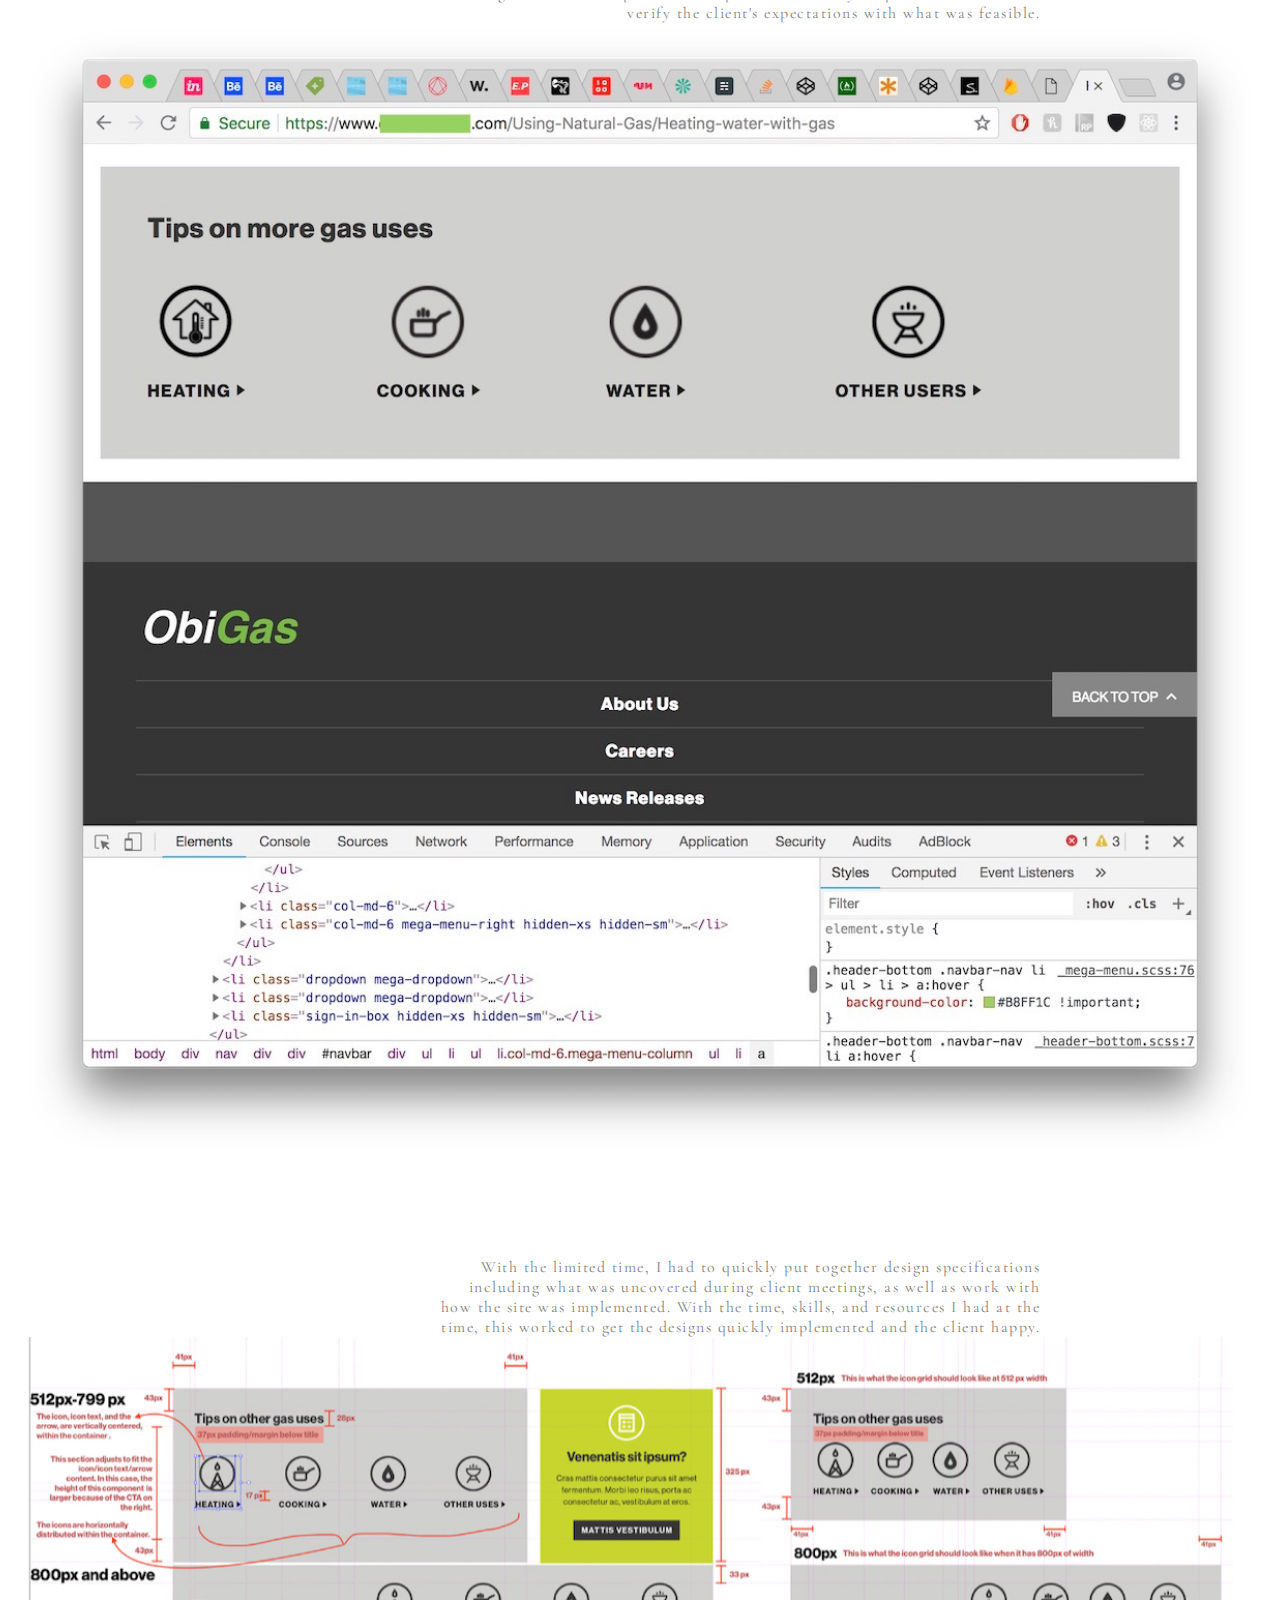
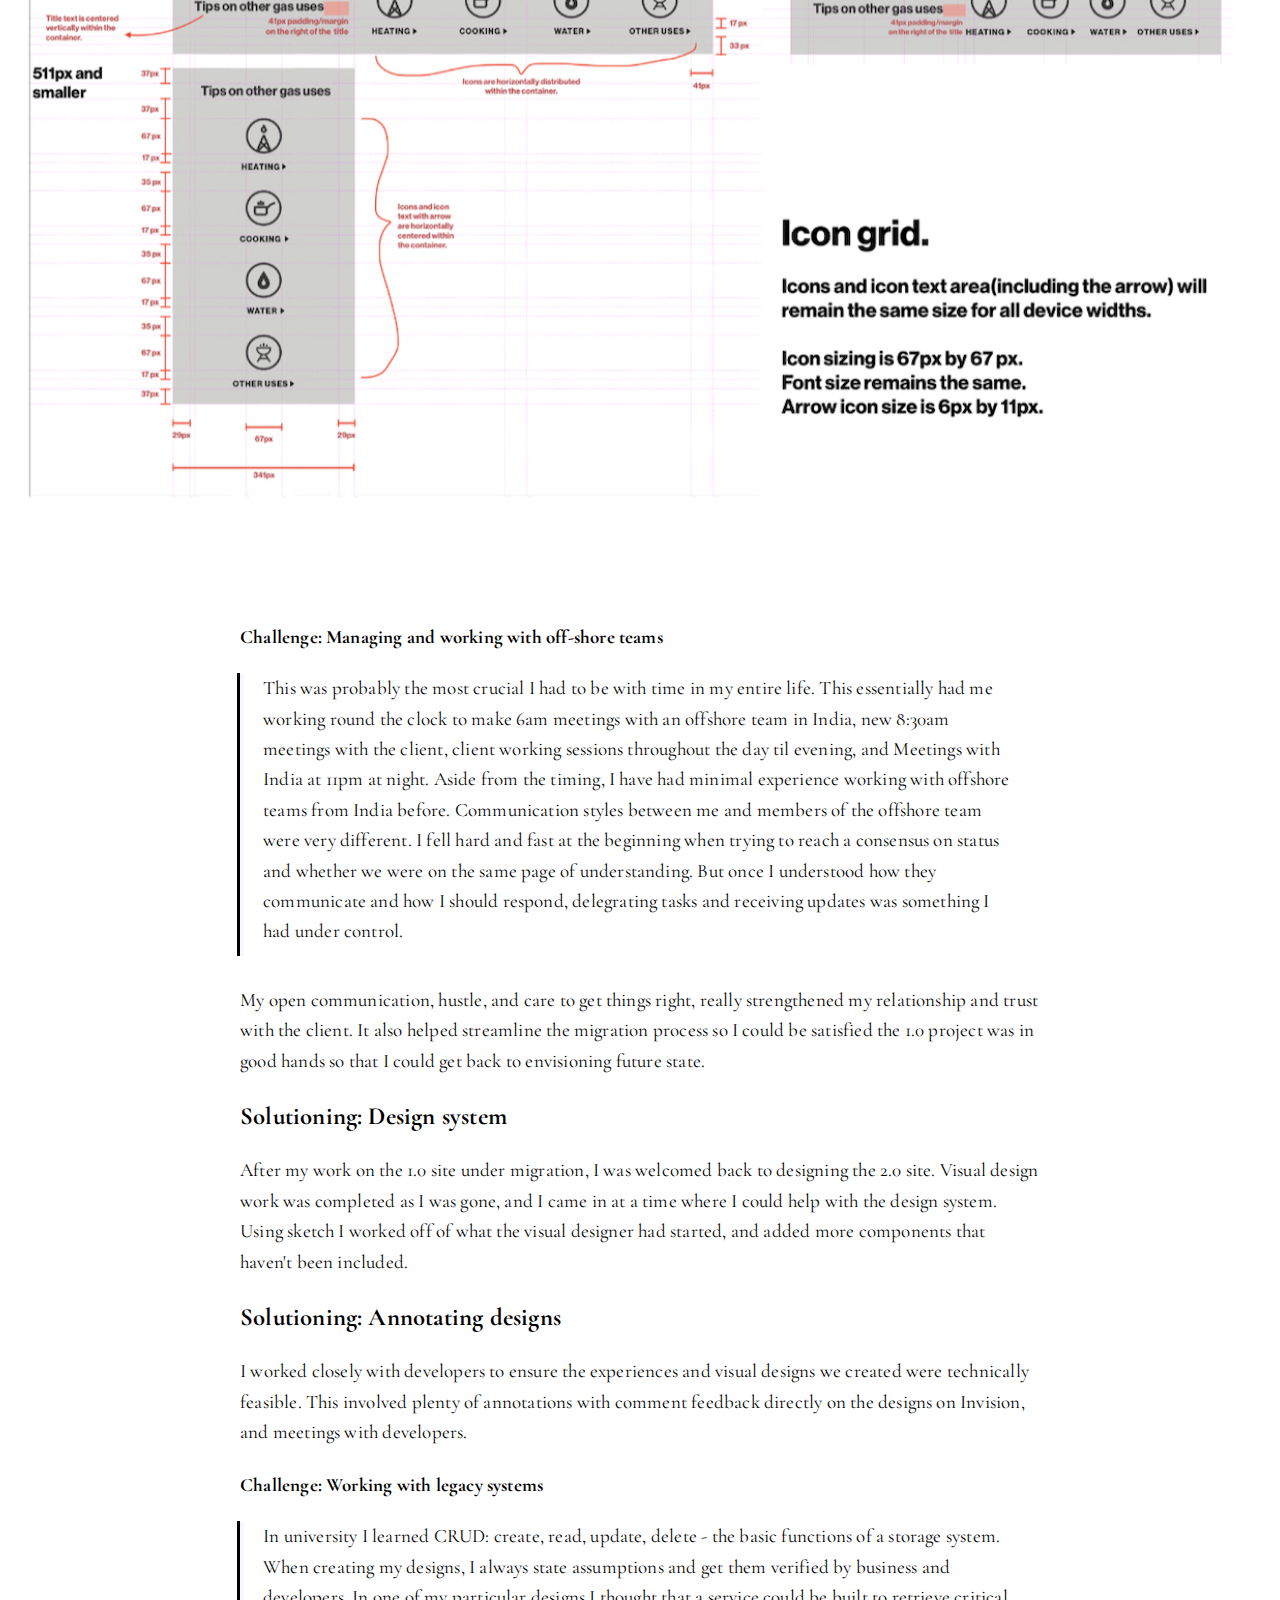
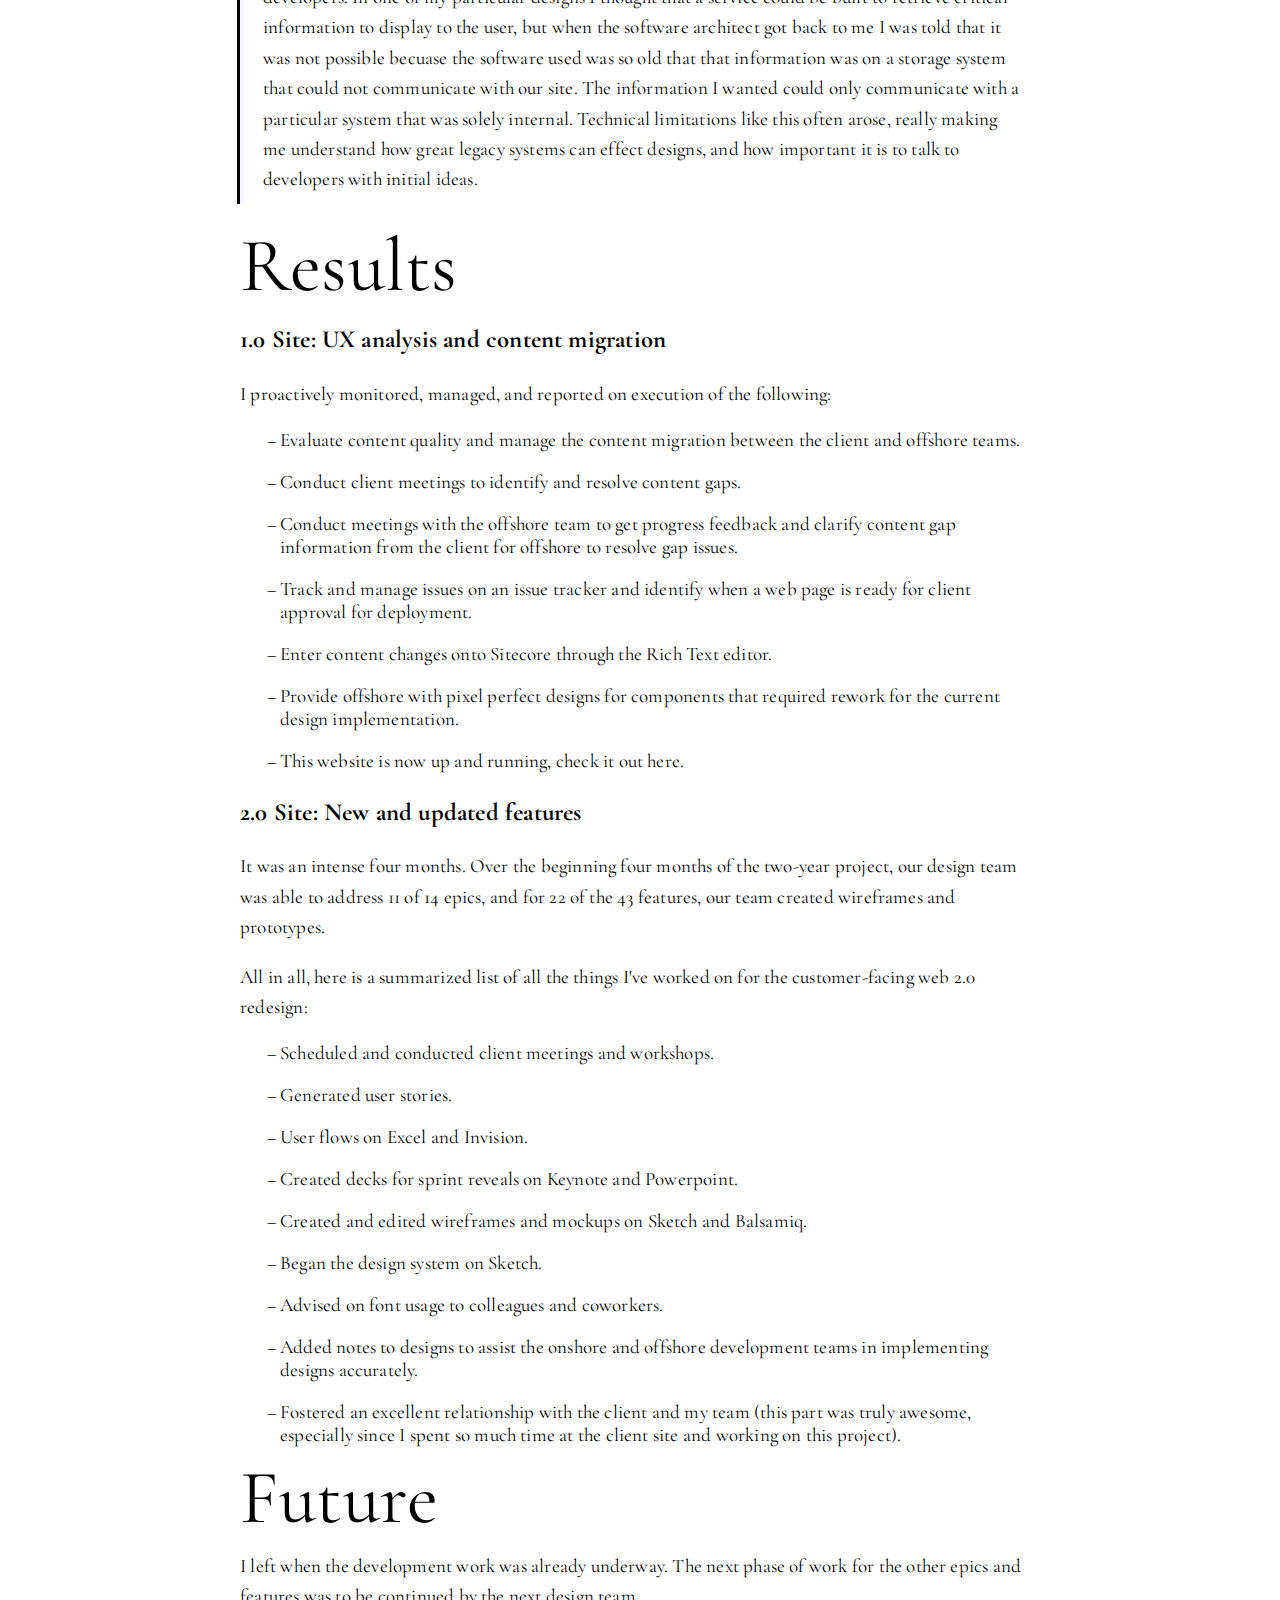
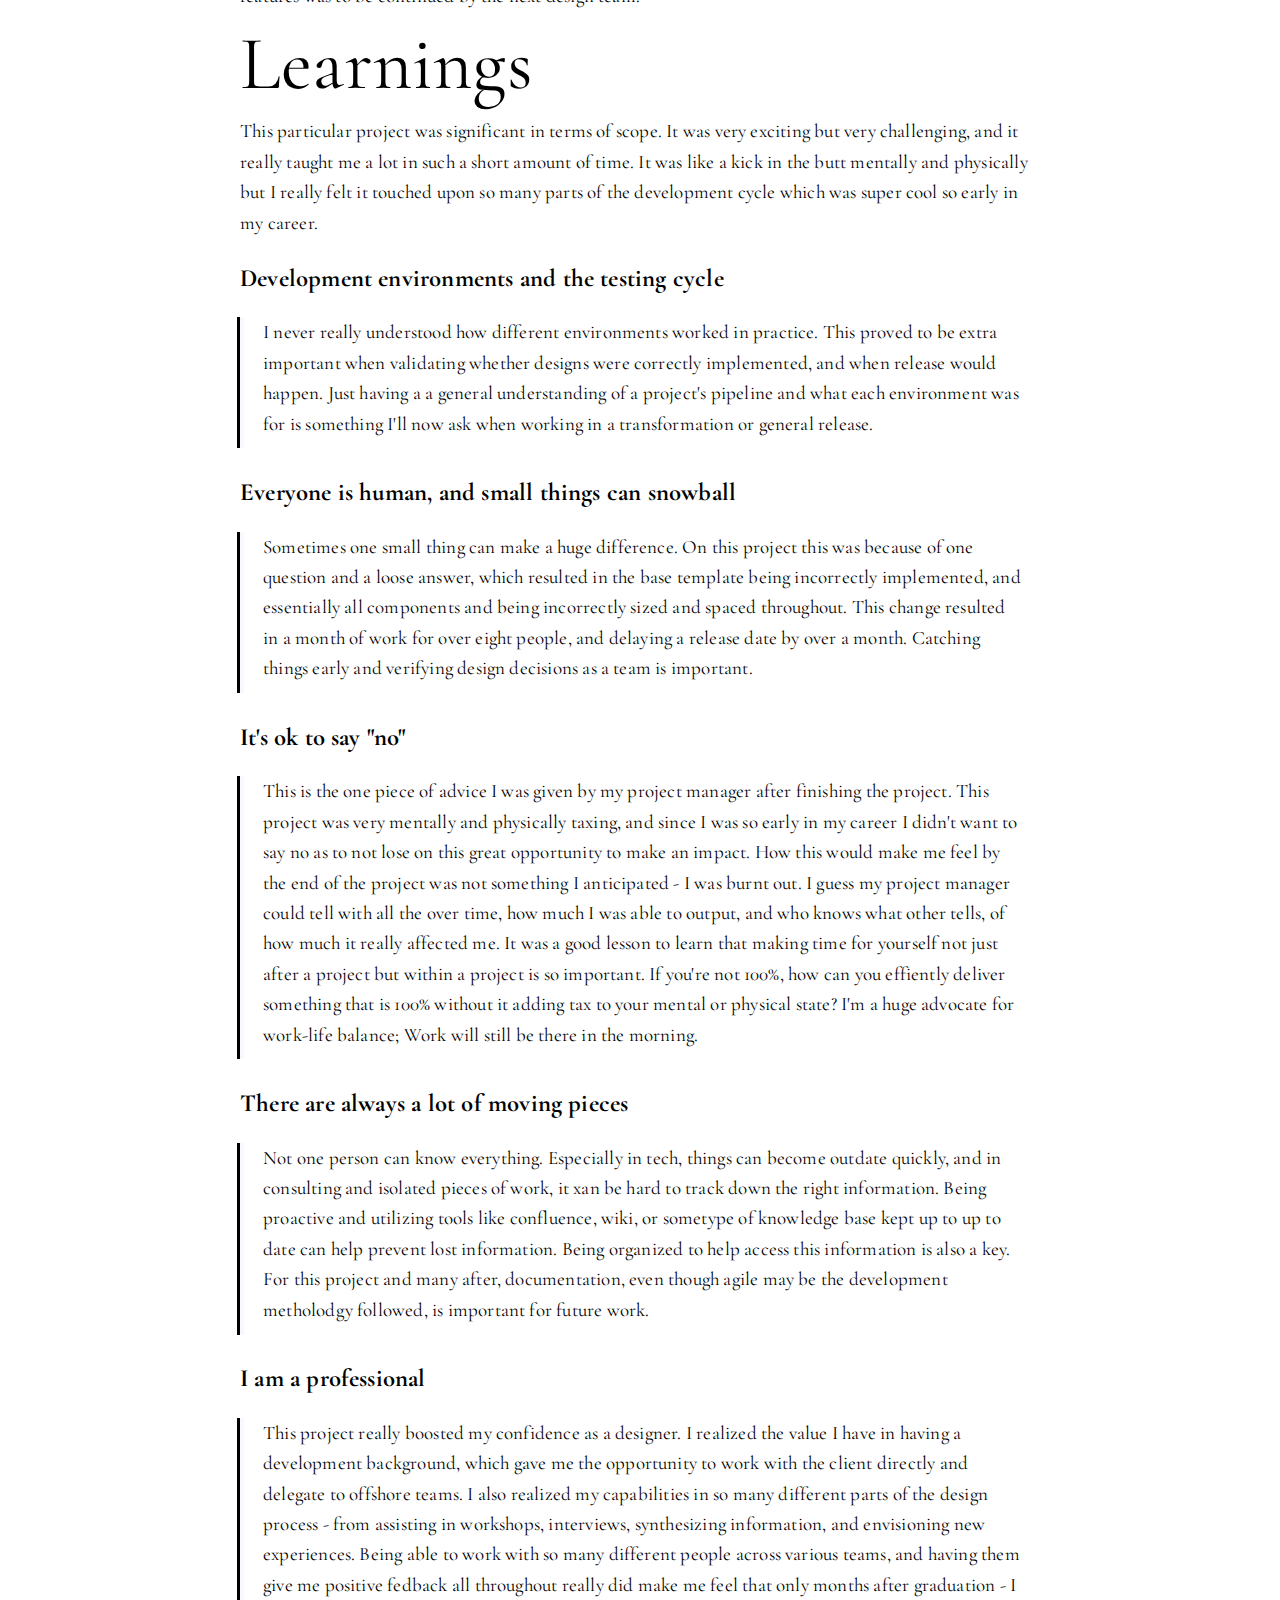
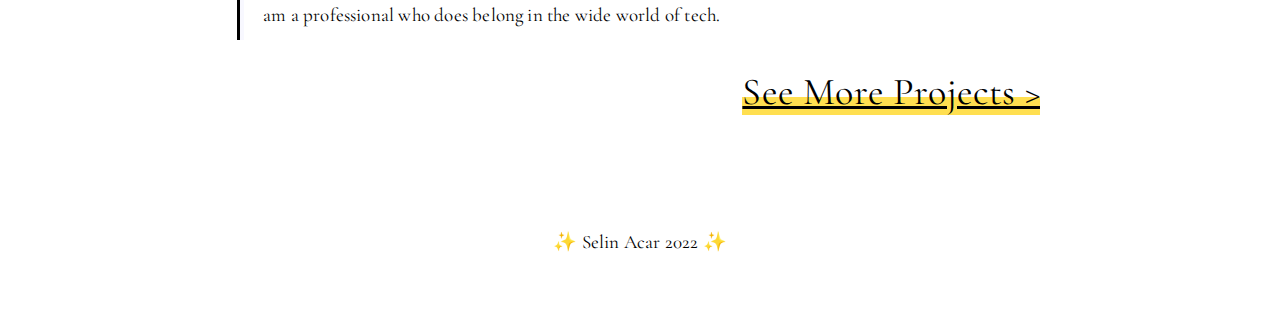
==== commit cdd68115: "Cleaned up styling and made structural changes to the product pages to allow larger images" ====
--- a/2018-gasutilities.html
+++ b/2018-gasutilities.html
@@ -21,13 +21,14 @@
     <ul>
   </nav>
   <img class="cover-image project-image" src="assets/2018-gasutilities/jason-richard-naK1i6nCuqc-unsplash.jpg" alt="">
-    <small class="right lighter">Photo by <a href="https://unsplash.com/@jasonthedesigner?utm_source=unsplash&utm_medium=referral&utm_content=creditCopyText">Jason Richard</a> on <a href="https://unsplash.com/s/photos/utility-bill?utm_source=unsplash&utm_medium=referral&utm_content=creditCopyText">Unsplash</a>
+    <small class="referencetext">Photo by <a href="https://unsplash.com/@jasonthedesigner?utm_source=unsplash&utm_medium=referral&utm_content=creditCopyText">Jason Richard</a> on <a href="https://unsplash.com/s/photos/utility-bill?utm_source=unsplash&utm_medium=referral&utm_content=creditCopyText">Unsplash</a>
   </small>
-  <h1 class="mark mark-yellow inline">A full digital transformation</h1>
-  <p class="role">User Experience Designer & UX Analyst @ Canada's Largest Gas Utilities Company</p>
-  <p class="description">Re-designing the outdated customer web app experience for a large North American gas/utilities company, which serves over 1.9 million customers. The work was extensive, laying the ground work for future iterations.</p>
+<div class="container-narrow">
+    <h1 class="mark mark-yellow inline">A full digital transformation</h1>
+    <p class="role">User Experience Designer & UX Analyst @ Canada's Largest Gas Utilities Company</p>
+    <p class="description">Re-designing the outdated customer web app experience for a large North American gas/utilities company, which serves over 1.9 million customers. The work was extensive, laying the ground work for future iterations.</p>
    
-  <dl class="card">
+   <dl class="card">
     <dt>Industry</dt>
     <dd>Gas/Utilities</dd>
     <dt>Duration</dt>
@@ -38,152 +39,161 @@
     <dd>Stakeholder Interviews, Cross Functional Collaboration, Design Leadership, Wireframes, Flows, Design System Creation</dd>
     <dt>Tools</dt>
     <dd>Sketch, Invision, MS Excel, Keynote, Asana, Confluence</dd>
-  </dl>
-
-<h2>Problem</h2>
-<p>Envisioning and designing what the current customer-facing website experience and appearance can be transformed into as a Sitecore site - considering feasibility and limitations of backend infrastructure.</p>
-<p>My focus on this project was on the redesign of the customer-facing Sitecore website (2.0), while at the time, the initial website I previously worked on was on the verge of being launched (1.0).</p>
-<p>The project was very vague at first - the work order was ambiguous on what was to be delivered, artifacts were outdated, and every aspect of the customer experience was being transformed.</p>
-
-<h2>Solution</h2>
-<p>Analysis, interviews, and design workshops would all help inform the improvements we needed to design for. Prioritizing experiences to discover which were key to the client would then lead the path of what should be designed first. From those top prioties, we were to design the happy and unahppy paths and showcase them through flows, documents, wireframes, and prototypes, and deliver technically feasible designs.</p>
-
-<h2>Process</h2>
-<h3>Research & Analysis</h3>
-<p>I started by getting familiarized with the project through reports, personas, and user journeys. These artifacts gave me insight into who the target users were, their needs, and how they performed tasks. With this, there were still holes as to what the requirements were and the priority for upcoming sprints. To solve this, client meetings, deep dives, and team inquiries were used to gather more information.</p>
-<p>My process always began with finding out what the feature was, if it was already existing or if enhancements needed to be made, gathering information and creating idea boards.</p>
-
-<h4 class="challenge-title">Challenge: When all the documents are outdated</h3>
-<div class="bordercomponent">
-    <p>With this particular project I was digitally and physically running around looking for documentation which no one was able to find me. I went hunting until I finally found some resources... which ended up being outdated. This was due to constantly changing requirements, team members, also because the client operated on a completely waterfall model prior to the project. Working with what I got, I heavily relied on meetings and workshops with stakeholders, a ton of emails, and finding the answers to questions I needed.</p>
-</div>
-
-<h3>Workshops</h3>
-<p>After a series of workshops with the client, requirements were gathered, user stories made, and prioritization was finalized. Thanks to t-shirt sizing activities, 42 features were prioritized and we got to working through as much as we could until phase deadline in May.</p>
-
-<h4 class="challenge-title">Challenge: Workshop and meeting timings</h3>
-<div class="bordercomponent">
-    <p>Workshops were the client's favorite part of this project. They were fun, interactive, generated good conversations, and the results gave a sense of direction to all stakeholders. The only issue in the world of back to back meetings was that time was very limited. To get the most out of meetings and workshops, a clear objective and agenda had to be made prior, time needed to be watched, and items had to be prioritized incase a stakeholder had to leave early or if time ran out. If one question wasn't answered or our meeting goal wasn't achieved, it could mean roadblocks.</p>
-</div>
-
-<h3>Solutioning</h3>
-<p>From there, our team designed an optimized user experience delivered through information architecture, use cases and scenarios, flow/logic diagrams to describe design based on user interaction, and wireframes made on Sketch. Among 42 identified and prioritized features, 17 were designed for within the span of four months. </p>
-
+   </dl>
+
+    <h2>Problem</h2>
+    <p>Envisioning and designing what the current customer-facing website experience and appearance can be transformed into as a Sitecore site - considering feasibility and limitations of backend infrastructure.</p>
+    <p>My focus on this project was on the redesign of the customer-facing Sitecore website (2.0), while at the time, the initial website I previously worked on was on the verge of being launched (1.0).</p>
+    <p>The project was very vague at first - the work order was ambiguous on what was to be delivered, artifacts were outdated, and every aspect of the customer experience was being transformed.</p>
+
+    <h2>Solution</h2>
+    <p>Analysis, interviews, and design workshops would all help inform the improvements we needed to design for. Prioritizing experiences to discover which were key to the client would then lead the path of what should be designed first. From those top prioties, we were to design the happy and unahppy paths and showcase them through flows, documents, wireframes, and prototypes, and deliver technically feasible designs.</p>
+
+    <h2>Process</h2>
+    <h3>Research & Analysis</h3>
+    <p>I started by getting familiarized with the project through reports, personas, and user journeys. These artifacts gave me insight into who the target users were, their needs, and how they performed tasks. With this, there were still holes as to what the requirements were and the priority for upcoming sprints. To solve this, client meetings, deep dives, and team inquiries were used to gather more information.</p>
+    <p>My process always began with finding out what the feature was, if it was already existing or if enhancements needed to be made, gathering information and creating idea boards.</p>
+
+    <h4 class="challenge-title">Challenge: When all the documents are outdated</h3>
+    <div class="bordercomponent">
+        <p>With this particular project I was digitally and physically running around looking for documentation which no one was able to find me. I went hunting until I finally found some resources... which ended up being outdated. This was due to constantly changing requirements, team members, also because the client operated on a completely waterfall model prior to the project. Working with what I got, I heavily relied on meetings and workshops with stakeholders, a ton of emails, and finding the answers to questions I needed.</p>
+    </div>
+
+    <h3>Workshops</h3>
+    <p>After a series of workshops with the client, requirements were gathered, user stories made, and prioritization was finalized. Thanks to t-shirt sizing activities, 42 features were prioritized and we got to working through as much as we could until phase deadline in May.</p>
+
+    <h4 class="challenge-title">Challenge: Workshop and meeting timings</h3>
+    <div class="bordercomponent">
+        <p>Workshops were the client's favorite part of this project. They were fun, interactive, generated good conversations, and the results gave a sense of direction to all stakeholders. The only issue in the world of back to back meetings was that time was very limited. To get the most out of meetings and workshops, a clear objective and agenda had to be made prior, time needed to be watched, and items had to be prioritized incase a stakeholder had to leave early or if time ran out. If one question wasn't answered or our meeting goal wasn't achieved, it could mean roadblocks.</p>
+    </div>
+</div>
+<div class="container-narrow">
+    <h3>Solutioning</h3>
+    <p>From there, our team designed an optimized user experience delivered through information architecture, use cases and scenarios, flow/logic diagrams to describe design based on user interaction, and wireframes made on Sketch. Among 42 identified and prioritized features, 17 were designed for within the span of four months. </p>
+
+    <small>Balsamiq was a quick and easy way to generate designs and note ideas during workshops and prior to creating medium and high fidelity designs.</small>
+</div>
 <img class="project-image" src="assets/2018-gasutilities/mockups.jpg" alt="example of some mockups created during this project on Balsamiq.">
-    <small>Balsamiq was a quick and easy way to generate designs and note ideas during workshops and prior to creating medium and high fidelity designs.</small>
-
-<h4 class="challenge-title">Challenge: A lot going on</h3>
-<div class="bordercomponent">
-    <p>With such a large backlog, it was not only the work of myself, my team lead, and our visual designer, but required some help from an interaction designer, a researcher, and an additional visual designer to conduct a few supplementary interaction design workshops, gather testing feedback from new users, and provide some concepts for a visual design strategy. Myself and the core UX team was fortunate that we had relly good synergy and high organization. I helped run our meetings and workshops, our team lead took on meetings that didn't require us so that we could get hands down time, and I ensured we got through everything we needed to keep on track.</p>
+
+<div class="container-narrow">
+    <h4 class="challenge-title">Challenge: A lot going on</h3>
+    <div class="bordercomponent">
+        <p>With such a large backlog, it was not only the work of myself, my team lead, and our visual designer, but required some help from an interaction designer, a researcher, and an additional visual designer to conduct a few supplementary interaction design workshops, gather testing feedback from new users, and provide some concepts for a visual design strategy. Myself and the core UX team was fortunate that we had relly good synergy and high organization. I helped run our meetings and workshops, our team lead took on meetings that didn't require us so that we could get hands down time, and I ensured we got through everything we needed to keep on track.</p>
+        <p></p>
+    </div>
+
     <p></p>
-</div>
-
-<p></p>
+    <small>I owned the analysis and envisioning of a future state process of how the site would handle a customer who is moving from their current address to another. This flow was quite complex and underwent many revisions to reach an ideal state, based on knowledge gathered from customer service calls and SME discussions.</small>
+</div>
 <img class="project-image" src="assets/2018-gasutilities/moving-flow.jpg" alt="flow chart of the moving process.">
-    <small>I owned the analysis and envisioning of a future state process of how the site would handle a customer who is moving from their current address to another. This flow was quite complex and underwent many revisions to reach an ideal state, based on knowledge gathered from customer service calls and SME discussions.</small>
-
+<div class="container-narrow">
+    <small>The backlog of wireframes was a long list. I'm proud of the amount we got done (in bold).</small>
+</div>
 <img class="project-image" src="assets/2018-gasutilities/work-done.jpg" alt="list of the wireframe backlog.">
-    <small>The backlog of wireframes was a long list. I'm proud of the amount we got done (in bold).</small>
-
-
-<h3>URGENT! UX analysis of the site under content migration</h3>
-<p>So there were two projects happening: 1. Recreating the current site as a Sitecore Content Management System (CMS) implementation, reskinned with zero feature updates and a few new content pages. 2. A newer version of the site with new flows, processes, and basically a whole new experience (what I've been working on in this project up to this point).</p>
-<p>At this point, the migration had been underway for about 9 months, and it was ready for client review for missing content and validation to ensure the entire site of <b>200+ pages</b> had been implemented as expected. As we were desigining a future state (the latter project), help was urgently needed for first project. Of the three members on my team, I was the only UX resource who could be pulled for two weeks, so I put my efforts on the envisionoing on pause to help with the migration. </p>
-<p>The basis of this migration process was not automated as entirely new content was required, so all content was manually entered into the Sitecore editor. A big surprise that was made apparent as we reviewed the site and as development work was almost complete, was that the visual design of the site did not meet the expectations of the client. As this unfolded it changed everything.</p>
-<p>Before bringing this up to higher ups, I went through a few pages with the client to quickly see if all pages had issues. I also went to see what visual design documentation the developers were working off of, and held a few meetings to understand the behaviour and limitations of how the components were built out. From this, it was clear that there was not enough design documentation provided to developers earlier i the process, and a simple "do what you need to do" email allowed the developers to make up specifications which effected every single one of the 200+ pages.</p>
-<p>I brought this to the attention of the project and program managers, outlining the issue and it's impact on the project. After a triage meeting and discussions with the client, I was told my expertise was required to manage user interface and user experience (UI/UX) issues and to offer guidance to offshore teams of what to do to make fixes, log tickets to fix UI issues, create any required design assets for offshore to implement, and spend extra time with the client to identify issues and strategize how they would be fixed. The content migration took <em>* weeks * </em> of daily client meetings and working on weekends in order to plan and then delegate tasks to the offshore development team.</p>
-
-<h4 class="challenge-title">Challenge: Repairing Miscommunication</h3>
-<div class="bordercomponent">
-    <p>With missing design requirements and gaps between visual expectations and real implemention, I played a crucial role in keeping the relationship with the client in tact, and doing my best of part to meet launch date as close as possible. To keep ontop of it all I really needed clear communication between all the key people (client and developers), and to manage my time and any details (Jira saves lives).</p>
-    <p>One method I used daily to help quicken the process was open Google Chrome's inspector with the page or component I'd like looked at on the test environment. This component or page I always ensure before meetings that these is no designs for in the style guide and that I know in and out the attributes the developers have created. Based on the client feedback, I would manipulate the html and css infront of the client until I understood what their expectations were, using that to later create quick design specifications to send off to the offshore development team for implementation.</p>
+
+<div class="container-narrow">
+    <h3>URGENT! UX analysis of the site under content migration</h3>
+    <p>So there were two projects happening: 1. Recreating the current site as a Sitecore Content Management System (CMS) implementation, reskinned with zero feature updates and a few new content pages. 2. A newer version of the site with new flows, processes, and basically a whole new experience (what I've been working on in this project up to this point).</p>
+    <p>At this point, the migration had been underway for about 9 months, and it was ready for client review for missing content and validation to ensure the entire site of <b>200+ pages</b> had been implemented as expected. As we were desigining a future state (the latter project), help was urgently needed for first project. Of the three members on my team, I was the only UX resource who could be pulled for two weeks, so I put my efforts on the envisionoing on pause to help with the migration. </p>
+    <p>The basis of this migration process was not automated as entirely new content was required, so all content was manually entered into the Sitecore editor. A big surprise that was made apparent as we reviewed the site and as development work was almost complete, was that the visual design of the site did not meet the expectations of the client. As this unfolded it changed everything.</p>
+    <p>Before bringing this up to higher ups, I went through a few pages with the client to quickly see if all pages had issues. I also went to see what visual design documentation the developers were working off of, and held a few meetings to understand the behaviour and limitations of how the components were built out. From this, it was clear that there was not enough design documentation provided to developers earlier i the process, and a simple "do what you need to do" email allowed the developers to make up specifications which effected every single one of the 200+ pages.</p>
+    <p>I brought this to the attention of the project and program managers, outlining the issue and it's impact on the project. After a triage meeting and discussions with the client, I was told my expertise was required to manage user interface and user experience (UI/UX) issues and to offer guidance to offshore teams of what to do to make fixes, log tickets to fix UI issues, create any required design assets for offshore to implement, and spend extra time with the client to identify issues and strategize how they would be fixed. The content migration took <em>* weeks * </em> of daily client meetings and working on weekends in order to plan and then delegate tasks to the offshore development team.</p>
+
+    <h4 class="challenge-title">Challenge: Repairing Miscommunication</h3>
+    <div class="bordercomponent">
+        <p>With missing design requirements and gaps between visual expectations and real implemention, I played a crucial role in keeping the relationship with the client in tact, and doing my best of part to meet launch date as close as possible. To keep ontop of it all I really needed clear communication between all the key people (client and developers), and to manage my time and any details (Jira saves lives).</p>
+        <p>One method I used daily to help quicken the process was open Google Chrome's inspector with the page or component I'd like looked at on the test environment. This component or page I always ensure before meetings that these is no designs for in the style guide and that I know in and out the attributes the developers have created. Based on the client feedback, I would manipulate the html and css infront of the client until I understood what their expectations were, using that to later create quick design specifications to send off to the offshore development team for implementation.</p>
+    </div>
+    <small>Google Chrome's Inspector developer tool was very helpful to visualize and verify the client's expectations with what was feasible.</small>
 </div>
 <img class="project-image" src="assets/2018-gasutilities/working-with-the-client-whitelisted2.jpg" alt="screenshot of client site with squished images, open in Google Chrome with inspector open">
-    <small>Google Chrome's Inspector developer tool was very helpful to visualize and verify the client's expectations with what was feasible.</small>
+<div class="container-narrow">
+    <small>With the limited time, I had to quickly put together design specifications including what was uncovered during client meetings, as well as work with how the site was implemented. With the time, skills, and resources I had at the time, this worked to get the designs quickly implemented and the client happy.</small>
+</div>
 <img class="project-image" src="assets/2018-gasutilities/lastminutedesignspecs2.jpg" alt="screenshot of client site with squished images, open in Google Chrome with inspector open">
-    <small>With the limited time, I had to quickly put together design specifications including what was uncovered during client meetings, as well as work with how the site was implemented. With the time, skills, and resources I had at the time, this worked to get the designs quickly implemented and the client happy.</small>
-    
-<h4 class="challenge-title">Challenge: Managing and working with off-shore teams</h3>
-<div class="bordercomponent">
-    <p>This was probably the most crucial I had to be with time in my entire life. This essentially had me working round the clock to make 6am meetings with an offshore team in India, new 8:30am meetings with the client, client working sessions throughout the day til evening, and Meetings with India at 11pm at night. Aside from the timing, I have had minimal experience working with offshore teams from India before. Communication styles between me and members of the offshore team were very different. I fell hard and fast at the beginning when trying to reach a consensus on status and whether we were on the same page of understanding. But once I understood how they communicate and how I should respond, delegrating tasks and receiving updates was something I had under control.</p>
-</div>
-
-<p>My open communication, hustle, and care to get things right, really strengthened my relationship and trust with the client. It also helped streamline the migration process so I could be satisfied the 1.0 project was in good hands so that I could get back to envisioning future state. </p>
-
-<h3>Solutioning: Design system</h3>
-<p>After my work on the 1.0 site under migration, I was welcomed back to designing the 2.0 site. Visual design work was completed as I was gone, and I came in at a time where I could help with the design system. Using sketch I worked off of what the visual designer had started, and added more components that haven't been included.</p>
-
-<h3>Solutioning: Annotating designs</h3>
-<p>I worked closely with developers to ensure the experiences and visual designs we created were technically feasible. This involved plenty of annotations with comment feedback directly on the designs on Invision, and meetings with developers.</p>
-
-<h4 class="challenge-title">Challenge: Working with legacy systems</h3>
-<div class="bordercomponent">
-    <p>In university I learned CRUD: create, read, update, delete - the basic functions of a storage system. When creating my designs, I always state assumptions and get them verified by business and developers. In one of my particular designs I thought that a service could be built to retrieve critical information to display to the user, but when the software architect got back to me I was told that it was not possible becuase the software used was so old that that information was on a storage system that could not communicate with our site. The information I wanted could only communicate with a particular system that was solely internal. Technical limitations like this often arose, really making me understand how great legacy systems can effect designs, and how important it is to talk to developers with initial ideas.</p>
-</div>
-
-<h2>Results</h2>
-
-<h3>1.0 Site: UX analysis and content migration</h3>
-<p>I proactively monitored, managed, and reported on execution of the following:<p>
-<ul class="bullets">
-    <li>Evaluate content quality and manage the content migration between the client and offshore teams.
-    <li>Conduct client meetings to identify and resolve content gaps.</li>
-    <li>Conduct meetings with the offshore team to get progress feedback and clarify content gap information from the client for offshore to resolve gap issues.</li>
-    <li>Track and manage issues on an issue tracker and identify when a web page is ready for client approval for deployment.</li>
-    <li>Enter content changes onto Sitecore through the Rich Text editor.</li>
-    <li>Provide offshore with pixel perfect designs for components that required rework for the current design implementation.</li>
-    <li>This website is now up and running, check it out here.</li>
-</ul>
-
-<h3>2.0 Site: New and updated features</h3>
-<p>It was an intense four months. Over the beginning four months of the two-year project, our design team was able to address 11 of 14 epics, and for 22 of the 43 features, our team created wireframes and prototypes.</p>
-<p>All in all, here is a summarized list of all the things I've worked on for the customer-facing web 2.0 redesign:</p>
-<ul class="bullets">
-    <li>Scheduled and conducted client meetings and workshops.</li>
-    <li>Generated user stories.</li>
-    <li>User flows on Excel and Invision.</li>
-    <li>Created decks for sprint reveals on Keynote and Powerpoint.</li>
-    <li>Created and edited wireframes and mockups on Sketch and Balsamiq.</li>
-    <li>Began the design system on Sketch.</li>
-    <li>Advised on font usage to colleagues and coworkers.</li>
-    <li>Added notes to designs to assist the onshore and offshore development teams in implementing designs accurately.</li>
-    <li>Fostered an excellent relationship with the client and my team (this part was truly awesome, especially since I spent so much time at the client site and working on this project).</li>
-</ul>
-
-<h2>Future</h2>
-<p>I left when the development work was already underway. The next phase of work for the other epics and features was to be continued by the next design team.</p>
-
-<h2>Learnings</h2>
-<p>This particular project was significant in terms of scope. It was very exciting but very challenging, and it really taught me a lot in such a short amount of time. It was like a kick in the butt mentally and physically but I really felt it touched upon so many parts of the development cycle which was super cool so early in my career.</p>
-<h3>Development environments and the testing cycle</h3>
-<div class="bordercomponent">
-  <p>I never really understood how different environments worked in practice. This proved to be extra important when validating whether designs were correctly implemented, and when release would happen. Just having a a general understanding of a project's pipeline and what each environment was for is something I'll now ask when working in a transformation or general release.</p>
-</div>
-
-<h3>Everyone is human, and small things can snowball</h3>
-<div class="bordercomponent">
-  <p>Sometimes one small thing can make a huge difference. On this project this was because of one question and a loose answer, which resulted in the base template being incorrectly implemented, and essentially all components and being incorrectly sized and spaced throughout. This change resulted in a month of work for over eight people, and delaying a release date by over a month. Catching things early and verifying design decisions as a team is important.</p>
-</div>
-
-<h3>It's ok to say "no"</h3>
-<div class="bordercomponent">
-  <p>This is the one piece of advice I was given by my project manager after finishing the project. This project was very mentally and physically taxing, and since I was so early in my career I didn't want to say no as to not lose on this great opportunity to make an impact. How this would make me feel by the end of the project was not something I anticipated - I was burnt out. I guess my project manager could tell with all the over time, how much I was able to output, and who knows what other tells, of how much it really affected me. It was a good lesson to learn that making time for yourself not just after a project but within a project is so important. If you're not 100%, how can you effiently deliver something that is 100% without it adding tax to your mental or physical state? I'm a huge advocate for work-life balance; Work will still be there in the morning.</p>
-</div>
-
-<h3>There are always a lot of moving pieces</h3>
-<div class="bordercomponent">
-  <p>Not one person can know everything. Especially in tech, things can become outdate quickly, and in consulting and isolated pieces of work, it xan be hard to track down the right information. Being proactive and utilizing tools like confluence, wiki, or sometype of knowledge base kept up to up to date can help prevent lost information. Being organized to help access this information is also a key. For this project and many after, documentation, even though agile may be the development metholodgy followed, is important for future work.</p>
-</div>
-
-<h3>I am a professional</h3>
-<div class="bordercomponent">
-  <p>This project really boosted my confidence as a designer. I realized the value I have in having a development background, which gave me the opportunity to work with the client directly and delegate to offshore teams. I also realized my capabilities in so many different parts of the design process - from assisting in workshops, interviews, synthesizing information, and envisioning new experiences. Being able to work with so many different people across various teams, and having them give me positive fedback all throughout really did make me feel that only months after graduation - I am a professional who does belong in the wide world of tech.</p>
-</div>
-
-
-<a href="index.html#projects" class="CTA mark">See More Projects ></a>
-
-<footer>&#10024; Selin Acar 2022 &#10024;</footer>
+<div class="container-narrow">
+    <h4 class="challenge-title">Challenge: Managing and working with off-shore teams</h3>
+    <div class="bordercomponent">
+        <p>This was probably the most crucial I had to be with time in my entire life. This essentially had me working round the clock to make 6am meetings with an offshore team in India, new 8:30am meetings with the client, client working sessions throughout the day til evening, and Meetings with India at 11pm at night. Aside from the timing, I have had minimal experience working with offshore teams from India before. Communication styles between me and members of the offshore team were very different. I fell hard and fast at the beginning when trying to reach a consensus on status and whether we were on the same page of understanding. But once I understood how they communicate and how I should respond, delegrating tasks and receiving updates was something I had under control.</p>
+    </div>
+
+    <p>My open communication, hustle, and care to get things right, really strengthened my relationship and trust with the client. It also helped streamline the migration process so I could be satisfied the 1.0 project was in good hands so that I could get back to envisioning future state. </p>
+
+    <h3>Solutioning: Design system</h3>
+    <p>After my work on the 1.0 site under migration, I was welcomed back to designing the 2.0 site. Visual design work was completed as I was gone, and I came in at a time where I could help with the design system. Using sketch I worked off of what the visual designer had started, and added more components that haven't been included.</p>
+
+    <h3>Solutioning: Annotating designs</h3>
+    <p>I worked closely with developers to ensure the experiences and visual designs we created were technically feasible. This involved plenty of annotations with comment feedback directly on the designs on Invision, and meetings with developers.</p>
+
+    <h4 class="challenge-title">Challenge: Working with legacy systems</h3>
+    <div class="bordercomponent">
+        <p>In university I learned CRUD: create, read, update, delete - the basic functions of a storage system. When creating my designs, I always state assumptions and get them verified by business and developers. In one of my particular designs I thought that a service could be built to retrieve critical information to display to the user, but when the software architect got back to me I was told that it was not possible becuase the software used was so old that that information was on a storage system that could not communicate with our site. The information I wanted could only communicate with a particular system that was solely internal. Technical limitations like this often arose, really making me understand how great legacy systems can effect designs, and how important it is to talk to developers with initial ideas.</p>
+    </div>
+
+    <h2>Results</h2>
+
+    <h3>1.0 Site: UX analysis and content migration</h3>
+    <p>I proactively monitored, managed, and reported on execution of the following:<p>
+    <ul class="bullets">
+        <li>Evaluate content quality and manage the content migration between the client and offshore teams.
+        <li>Conduct client meetings to identify and resolve content gaps.</li>
+        <li>Conduct meetings with the offshore team to get progress feedback and clarify content gap information from the client for offshore to resolve gap issues.</li>
+        <li>Track and manage issues on an issue tracker and identify when a web page is ready for client approval for deployment.</li>
+        <li>Enter content changes onto Sitecore through the Rich Text editor.</li>
+        <li>Provide offshore with pixel perfect designs for components that required rework for the current design implementation.</li>
+        <li>This website is now up and running, check it out here.</li>
+    </ul>
+
+    <h3>2.0 Site: New and updated features</h3>
+    <p>It was an intense four months. Over the beginning four months of the two-year project, our design team was able to address 11 of 14 epics, and for 22 of the 43 features, our team created wireframes and prototypes.</p>
+    <p>All in all, here is a summarized list of all the things I've worked on for the customer-facing web 2.0 redesign:</p>
+    <ul class="bullets">
+        <li>Scheduled and conducted client meetings and workshops.</li>
+        <li>Generated user stories.</li>
+        <li>User flows on Excel and Invision.</li>
+        <li>Created decks for sprint reveals on Keynote and Powerpoint.</li>
+        <li>Created and edited wireframes and mockups on Sketch and Balsamiq.</li>
+        <li>Began the design system on Sketch.</li>
+        <li>Advised on font usage to colleagues and coworkers.</li>
+        <li>Added notes to designs to assist the onshore and offshore development teams in implementing designs accurately.</li>
+        <li>Fostered an excellent relationship with the client and my team (this part was truly awesome, especially since I spent so much time at the client site and working on this project).</li>
+    </ul>
+
+    <h2>Future</h2>
+    <p>I left when the development work was already underway. The next phase of work for the other epics and features was to be continued by the next design team.</p>
+
+    <h2>Learnings</h2>
+    <p>This particular project was significant in terms of scope. It was very exciting but very challenging, and it really taught me a lot in such a short amount of time. It was like a kick in the butt mentally and physically but I really felt it touched upon so many parts of the development cycle which was super cool so early in my career.</p>
+    <h3>Development environments and the testing cycle</h3>
+    <div class="bordercomponent">
+      <p>I never really understood how different environments worked in practice. This proved to be extra important when validating whether designs were correctly implemented, and when release would happen. Just having a a general understanding of a project's pipeline and what each environment was for is something I'll now ask when working in a transformation or general release.</p>
+    </div>
+
+    <h3>Everyone is human, and small things can snowball</h3>
+    <div class="bordercomponent">
+      <p>Sometimes one small thing can make a huge difference. On this project this was because of one question and a loose answer, which resulted in the base template being incorrectly implemented, and essentially all components and being incorrectly sized and spaced throughout. This change resulted in a month of work for over eight people, and delaying a release date by over a month. Catching things early and verifying design decisions as a team is important.</p>
+    </div>
+
+    <h3>It's ok to say "no"</h3>
+    <div class="bordercomponent">
+      <p>This is the one piece of advice I was given by my project manager after finishing the project. This project was very mentally and physically taxing, and since I was so early in my career I didn't want to say no as to not lose on this great opportunity to make an impact. How this would make me feel by the end of the project was not something I anticipated - I was burnt out. I guess my project manager could tell with all the over time, how much I was able to output, and who knows what other tells, of how much it really affected me. It was a good lesson to learn that making time for yourself not just after a project but within a project is so important. If you're not 100%, how can you effiently deliver something that is 100% without it adding tax to your mental or physical state? I'm a huge advocate for work-life balance; Work will still be there in the morning.</p>
+    </div>
+
+    <h3>There are always a lot of moving pieces</h3>
+    <div class="bordercomponent">
+      <p>Not one person can know everything. Especially in tech, things can become outdate quickly, and in consulting and isolated pieces of work, it xan be hard to track down the right information. Being proactive and utilizing tools like confluence, wiki, or sometype of knowledge base kept up to up to date can help prevent lost information. Being organized to help access this information is also a key. For this project and many after, documentation, even though agile may be the development metholodgy followed, is important for future work.</p>
+    </div>
+
+    <h3>I am a professional</h3>
+    <div class="bordercomponent">
+      <p>This project really boosted my confidence as a designer. I realized the value I have in having a development background, which gave me the opportunity to work with the client directly and delegate to offshore teams. I also realized my capabilities in so many different parts of the design process - from assisting in workshops, interviews, synthesizing information, and envisioning new experiences. Being able to work with so many different people across various teams, and having them give me positive fedback all throughout really did make me feel that only months after graduation - I am a professional who does belong in the wide world of tech.</p>
+    </div>
+
+
+    <a href="index.html#projects" class="CTA mark">See More Projects ></a>
+
+    <footer>&#10024; Selin Acar 2022 &#10024;</footer>
+</div>
 <script>
   var prevScrollpos = window.pageYOffset;
   window.onscroll = function() {
--- a/style.css
+++ b/style.css
@@ -1,13 +1,25 @@
+/* STRUCTURE ====================================*/
+
 html{
-	font-family: 'Cormorant Garamond', serif;
-/*	padding: 1rem 0.5rem 2rem;*/
-/*	max-width: 800px;*/
-/*	margin: auto;*/
-    font-size: 24px;
+	font: 24px 'Cormorant Garamond', serif;
     letter-spacing: .01rem;
     word-break: keep-all;
-/*    background: black;*/
-/*    color: white;*/
+    /*    padding: 1rem 0.5rem 2rem;*/
+    /*    max-width: 800px;*/
+    /*    margin: auto;*/
+    /*    background: black;*/
+    /*    color: white;*/
+}@media only screen and (min-width: 600px) {
+    html{
+        padding: 5rem 0 2rem;
+        font-size: 19px;
+    }
+}@media only screen and (min-width: 1200px) {
+    html{
+        max-width: none;
+        padding: 0;
+        margin: 0;
+    }
 }
 
 body{
@@ -15,39 +27,119 @@
     padding: 0;
 }
 
-.project{
-    padding: 1rem 0.5rem 2rem;
-    max-width: 800px;
-    margin: auto;
-}
-
-h1, h2{
-    font-weight: lighter;
-}
-
-h1{
+@media only screen and (min-width: 1200px) {
+    .container-full{ padding: 0 0 2rem; }
+    .container-wide{
+        padding: 5rem 0 2rem;
+        width: 1000px;
+        margin: auto;
+    }
+    .container-narrow{
+        padding: 5rem 0 2rem;
+        width: 800px;
+        margin: auto;
+    }
+}
+
+.twobytwogrid a{ margin: 1rem;
+}@media only screen and (min-width: 800px) {
+    .twobytwogrid{
+        display: grid;
+        grid-template-columns: 1fr 1fr;
+    }
+}
+
+/* ALIGNMENT & SPACING ====================================*/
+
+.center{ text-align: center; }
+.inline{ display: inline; }
+.resultsCTA{ margin-bottom: 2rem; }
+
+/* TEXT ====================================*/
+
+h1{ margin: 0; }
+h1, h2{ font-weight: lighter; }
+h2{
+    font: 1.8rem/2.5rem 'Cormorant Garamond', serif;
+    margin: 0 0 1rem;
+}@media only screen and (min-width: 475px) {
+    h2{ font-size: 2.5rem; }
+}
+@media only screen and (min-width: 700px) {
+    h2{
+        font: 4rem/3.5rem 'Cormorant Garamond', serif;
+        margin-bottom: 1rem;
+    }
+}
+h3{ font-size: 1.3rem; }
+.subheading{
+    padding: 1rem;
     margin: 0;
-}
-
-h2{
-    font-size: 1.8rem;
-    line-height: 2.5rem;
-    margin: 0 0 1rem;
-}
-
-h3{
-    font-size: 1.3rem;
-}
-
-p{
-    line-height: 1.6rem;
-}
-
-#about{
-    animation: fadein 2s;
-    position: relative;
-    scroll-snap-type: y mandatory;
-}
+    text-align: center;
+}
+p{ line-height: 1.6rem; }
+b, strong{ font-family: 'Cormorant Garamond SemiBold'; }
+a{ color: black; }
+a:visited{ color: black; }
+.referencetext{
+    color: grey;
+    font-size: 0.7rem;
+    float: right;
+    text-align: right;
+}
+small{
+    color: grey;
+    display: block;
+    letter-spacing: 1.5;
+    max-width:600px;
+    float: right;
+    text-align: right;
+
+}
+
+/* LISTS ====================================*/
+
+ul{ padding: 0; }
+ul li{ list-style: none; }
+ol li, ul li{ margin-bottom: 1rem; }
+
+.bullets{ padding: revert; }
+.bullets li{ list-style: "\2012  "; }
+
+dt{
+    font-variant: small-caps 0.8rem 'Cormorant Garamond Bold';
+    padding-right: 0.5rem;
+}
+
+@media only screen and (min-width: 700px) {
+    dd{
+        margin-inline-start: 0;
+        margin-bottom: 1rem;
+    }
+}
+
+@media only screen and (min-width: 800px) {
+    dl{
+        display: grid;
+        grid-template-columns: max-content auto;
+    }
+    dt{ grid-column-start: 1; }
+    dd{
+        grid-column-start: 2;
+        padding-bottom: 1rem;
+    }
+}
+
+/* MARKS (Highlights) ====================================*/
+
+.mark{ background: linear-gradient(180deg, #fff 60%, #FFDF50 40%); }
+.mark-purple{ background: linear-gradient(180deg, #fff 60%, rgba(195,150,209, 0.7) 40%); }
+.mark-yellow{ background: linear-gradient(180deg, #fff 60%, rgba(246,178,29, 0.7) 40%); }
+.mark-red{ background: linear-gradient(180deg, #fff 60%, rgba(255,70,72, 0.7) 40%); }
+.mark-green{ background: linear-gradient(180deg, #fff 60%, rgba(81,176,67, 0.7) 40%); }
+.mark-blue{ background: linear-gradient(180deg, #fff 60%, rgba(50,180,255, 0.7) 40%); }
+
+/* EFFECTS ====================================*/
 
 @keyframes fadein {
     from { opacity: 0; }
@@ -59,88 +151,39 @@
   opacity: 1;
 }
 
-.right{
-    text-align: right;
-}
-
-.challenge-title{
-    font-variant: all-petite-caps;
-    font-family: 'Cormorant Garamond Bold';
-}
-
-.project-highlight h3{
-    margin: 0;
-}
-
-.project-highlight p{
-    margin: 1rem 0;
-}
-
-.project-highlight img{
-    padding-bottom: 0.5rem;
-}
-
-.intro-component{
-    display: flex;
-    min-height: 80vh;
-}
-
-.intro-component img{
-    max-width: 35%;
-    object-fit: cover;
-/*    border-radius: 50px;*/
-    padding: 0 1rem 3rem;
-}
-
-.intro-component h2{
-    text-align: right;
-    margin-bottom: 0;
-}
-
-.intro-component h2 .emphasis{
-    display: none;
-}
-
-.intro-component-emphasis{
-    display: block;
-    text-align: right;
-    font-style: italic;
-    margin: 0;
-}
-
-
-.intro-component-description{
-    text-align: center;
-}
-
-.intro-component-large{
-    font-size: 1.5rem;
-}
-
-.center{
-    text-align: center;
-}
-
-strong{
-    font-family: 'Cormorant Garamond SemiBold';
-}
-
-.flex-horizontal{
-    display: flex;
-}
-
+@keyframes float {
+  0% { transform: translatey(0px); }
+  50% { transform: translatey(-20px); }
+  100% { transform: translatey(0px); }
+}
+
+.reveal{
+    position: relative;
+    transform: translatey(150px);
+    opacity: 0;
+    transition: all 2s ease
+}
+.reveal.active{
+    transform: translatey(0px);
+    opacity: 1;
+}
+
+/* NAVIGATION ====================================*/
 nav{
     background: white;
     z-index: 1000;
     width: 100%;
     padding: 0 1rem;
 }
+nav a, #projects a{ text-decoration: none; }
 
 #navbar {
     position: fixed;
-    top: 0; /* Stay on top */
+    top: 0;
     left: 0;
     transition: top 1s; /* Transition effect when sliding down (and up) */
+}@media only screen and (min-width: 475px) {
+    #navbar { left: 1rem; }
 }
 #navbar li{
     list-style: none;
@@ -148,46 +191,77 @@
     margin: 0 .6rem 0 0;
     line-height: 2rem;
 }
-
-#navbar li a{
-    font-size: 0.7rem;
-}
-
-ul{
-    padding: 0;
-}
-
-ul li{
-    list-style: none;
-}
-
-ol li, ul li{
-	margin-bottom: 1rem;
-}
-
-.resultsCTA{
-    margin-bottom: 2rem;
-}
-
-a {
-    color: black;
-}
-
-nav a, #projects a{
-	text-decoration: none;
-}
-
-#navbar a:hover{
-    background: linear-gradient(180deg, #fff 60%, rgba(246,178,29, 0.7) 40%);
-}
-
-#navbar a>h1:hover{
-    background: linear-gradient(180deg, #fff 60%, rgba(246,178,29, 0.7) 40%);
-}
-
-#projects a:hover, .link{
-	text-decoration: underline;
-}
+#navbar li a{ font-size: 0.7rem;
+}@media only screen and (min-width: 600px) {
+    #navbar li a{ font-size: 1rem; }
+}
+#navbar a:hover{ background: linear-gradient(180deg, #fff 60%, rgba(246,178,29, 0.7) 40%); }
+#navbar a>h1:hover{ background: linear-gradient(180deg, #fff 60%, rgba(246,178,29, 0.7) 40%); }
+
+/* COMPONENTS: GLOBAL ====================================*/
+
+#about{
+    animation: fadein 2s;
+    position: relative;
+    scroll-snap-type: y mandatory;
+}
+
+article{ transition: 0.3s ease-in-out; }
+article:hover{
+    margin-top:-3px;
+    margin-left:-3px;
+    margin-right: 3px;
+}
+article h3::before{
+    content: "case study";
+    display: block;
+    font: small-caps 0.8rem 'Cormorant Garamond', serif;
+    margin-bottom: 0.5rem;
+}@media only screen and (min-width: 600px) {
+    article h3::before{ margin-bottom: 0.3rem; }
+}
+article.green:hover, article.green:active, article.green:focus{ background: honeydew; }
+article.purple:hover, article.purple:active, article.purple:focus{ background: lavender; }
+article.red:hover, article.red:active, article.red:focus{ background: mistyrose; }
+article.yellow:hover, article.yellow:active, article.yellow:focus{ background: lightgoldenrodyellow; }
+article.blue:hover, article.blue:active, article.blue:focus{ background: azure; }
+
+.block{
+    min-height: 100vh;
+    display: flex;
+    align-items: center;
+    justify-content: center;
+    flex-direction: column;
+}
+
+.bordercomponent{
+    border-left: 4px solid ghostwhite;
+    padding: 0 1rem 0.5rem;
+    margin-bottom: 1.5rem;
+    box-shadow: black -3px 0;
+}
+.bordercomponent p{ margin: 0; padding: 0; }
+.bordercomponent small{ margin-bottom: 0; }
+
+.card{
+    padding: 1rem 2rem;
+    box-shadow: 4px 4px 10px lightgrey;
+    box-sizing: border-box;
+}
+
+.challenge-title{ font: all-petite-caps 1rem 'Cormorant Garamond Bold'; }
+
+.cover-image{
+    max-height:50vh;
+    object-fit: cover;
+}
+
+.CTA{
+    font-size: 2rem;
+    float: right;
+}
+
+.description{ font: 2rem/3rem 'Cormorant Garamond', serif; }
 
 details {
     margin-bottom: 0.5rem;
@@ -198,32 +272,100 @@
     padding: 0 0.5rem;
     background: white;
 }
-
-summary {
+details #text { content: "see other projects"; }
+details[open] #text { content: "hide other projects"; }
+details[open] > summary:before { transform: rotate(90deg);}
+
+footer{
+    margin: 10rem 1rem 2rem;
+    text-align: center;
+}
+
+img{
+    width: 100%;
+    padding-bottom: 1.3rem;
+}
+
+#projects a:hover, .link{ text-decoration: underline; }
+#projects h2{ color: transparent;}
+
+.project-image{ padding-bottom:.3rem; }
+.project-highlight-photo{
+    height: 200px;
+    width: 100%;
+    object-fit: cover;
+}
+.project-highlight h3{ margin: 0; }
+.project-highlight p{ margin: 1rem 0; }
+.project-highlight img{ padding-bottom: 0.5rem; }
+.project-highlight:hover .mark-purple{ background: linear-gradient(180deg, lavender 60%, rgba(195,150,209, 0.7) 40%); }
+.project-highlight:hover .mark-green{ background: linear-gradient(180deg, honeydew 60%, rgba(81,176,67, 0.7) 40%); }
+.project-highlight:hover .mark-yellow{ background: linear-gradient(180deg, lightgoldenrodyellow 60%, rgba(246,178,29, 0.7) 40%); }
+.project-highlight:hover .mark-red{ background: linear-gradient(180deg, mistyrose 60%, rgba(255,70,72, 0.7) 40%); }
+.project-highlight:hover .mark-blue{ background: linear-gradient(180deg, azure 60%, rgba(50,180,255, 0.7) 40%); }
+
+.role{
+    display: block;
+    margin: 0;
+    font-style: italic;
+}
+.role:before{ content: "as a "; }
+
+.secondaryinfo{
+     letter-spacing: .05rem;
+     font-size: .9rem;
+     display: flex;
+     flex-direction: column;
+     align-items: flex-start;
+     gap: 1rem;
+}
+.secondaryinfo-block{
+    width: 100%;
+    text-align: center;
+}
+.secondaryinfo-block-skills{
+    background: #2f2f2f;
+    color: white;
+}
+.secondaryinfo-block-edu{ background: lavender;}
+.secondaryinfo-block-tools{ background: mintcream; }
+.secondaryinfo-block h3{
+    padding: 1rem 1rem;
+    margin: 0;
+    font-size: 1.6rem;
+}
+.secondaryinfo-block-content{ padding: 1rem; }
+.secondaryinfo-block-content img{
+        padding: 0;
+        max-width: 120px;
+}
+@media only screen and (min-width: 475px) {
+    .secondaryinfo{
+         flex-direction: row;
+         flex-wrap: wrap;
+    }
+    .secondaryinfo-block{ width:46%; }
+    .secondaryinfo-block:nth-child(3){ width:100%; }
+}@media only screen and (min-width: 800px) {
+    .secondaryinfo{
+         flex-direction: row;
+         flex-wrap: nowrap;
+         align-items: stretch;
+    }
+    .secondaryinfo-block{ width:33%; }
+    .secondaryinfo-block:nth-child(3){ width:33%; }
+}
+
+summary{
   padding: 1rem;
   display: block;
   padding-left: 2.2rem;
   position: relative;
   cursor: pointer;
 }
-
-
-details[open] > summary:before {
-  transform: rotate(90deg);
-}
-
-details #text {
-    content: "see other projects";
-}
-
-details[open] #text {
-    content: "hide other projects";
-}
-summary:before {
+summary:before{
   content: '';
-  border-width: .4rem;
-  border-style: solid;
-  border-color: transparent transparent transparent black;
+  border: .4rem solid transparent transparent transparent black;
   position: absolute;
   top: 1.3rem;
   left: 1rem;
@@ -232,30 +374,26 @@
   transition: .25s transform ease;
 }
 
-a:visited{
-    color: black;
-}
-
-article{
-    transition: 0.3s ease-in-out;
-}
-
-.card{
-    padding: 1rem 2rem;
-    box-shadow: 4px 4px 10px lightgrey;
+/* COMPONENTS: HOMEPAGE ====================================*/
+
+.brand-images{
+    display: grid;
+    grid-template-columns: auto auto;
+    justify-items: center;
+}@media only screen and (min-width: 475px) {
+    .brand-images{ grid-template-columns: auto auto auto; }
+}
+
+.brand-images img{
+    height: 120px;
+    padding: 1rem;
+    object-fit: contain;
     box-sizing: border-box;
-}
-
-article h3::before{
-    content: "case study";
-    display: block;
-    font-size: .8rem;
-    font-variant: small-caps;
-    margin-bottom: 0.5rem;
-}
-
-.indent{
-    margin-left: 2rem;
+}@media only screen and (min-width: 800px) {
+    .brand-images img{
+        height: 7rem;
+        padding: 1.8rem;
+    }
 }
 
 .chat-link{
@@ -271,10 +409,38 @@
     margin: 0;
     border-radius: 2.5rem;
     display: block;
-}
-
-.chat-link:nth-child(2){
-    float: right;
+}@media only screen and (min-width: 475px) {
+    .chat-link{ padding: 40px 80px; }
+}@media only screen and (min-width: 600px) {
+    .chat-link {
+        font-size: 1.5rem;
+        margin: 1rem 0;
+    }
+}
+.chat-link:hover{ background: darkslategray; }
+.chat-link:before {
+    content: "";
+    width: 0;
+    height: 0;
+    position: absolute;
+}
+
+.chat-link:nth-child(2){ float: right; }
+.chat-link:nth-child(2):before {
+    border-top: 10px solid transparent;
+    border-right: 10px solid #0051C2;
+    border-bottom: 10px solid #0051C2;
+    border-left: 10px solid transparent;
+    left: -15px;
+    top: 40px;
+}
+.chat-link:nth-child(2):hover:before {
+    border-top: 10px solid transparent;
+    border-right: 10px solid darkslategray;
+    border-bottom: 10px solid darkslategray;
+    border-left: 10px solid transparent;
+    left: -15px;
+    top: 40px;
 }
 
 .chat-link:nth-child(odd){
@@ -282,14 +448,6 @@
     margin: 1rem;
     float: left;
 }
-
-.chat-link:before {
-    content: "";
-    width: 0px;
-    height: 0px;
-    position: absolute;
-  }
-
 .chat-link:nth-child(odd):before {
     border-top: 10px solid #6372FF;
     border-right: 10px solid #6372FF;
@@ -298,21 +456,6 @@
     left: -15px;
     top: 40px;
 }
-
-.chat-link:nth-child(2):before {
-    border-top: 10px solid transparent;
-    border-right: 10px solid #0051C2;
-    border-bottom: 10px solid #0051C2;
-    border-left: 10px solid transparent;
-    left: -15px;
-    top: 40px;
-}
-
-
-.chat-link:hover{
-    background: darkslategray;
-}
-
 .chat-link:nth-child(odd):hover:before {
     border-top: 10px solid darkslategray;
     border-right: 10px solid darkslategray;
@@ -321,549 +464,119 @@
     left: -15px;
     top: 40px;
 }
-
-.chat-link:nth-child(2):hover:before {
-    border-top: 10px solid transparent;
-    border-right: 10px solid darkslategray;
-    border-bottom: 10px solid darkslategray;
-    border-left: 10px solid transparent;
-    left: -15px;
-    top: 40px;
-}
-
-
-
-@keyframes float {
-  0% {
-    transform: translatey(0px);
-  }
-  50% {
-    transform: translatey(-20px);
-  }
-  100% {
-    transform: translatey(0px);
-  }
-}
-
-.topmargin4{
-    margin-top: 4rem;
-}
-article:hover{
-    margin-top:-3px;
-    margin-left:-3px;
-    margin-right: 3px;
-}
-
-article.green:hover, article.green:active, article.green:focus{
-    background: honeydew;
-/*    box-shadow: 20px 20px honeydew;*/
-
-}
-
-article.purple:hover, article.purple:active, article.purple:focus{
-    background: lavender;
-/*    box-shadow: 20px 20px lavender;*/
-}
-
-article.red:hover, article.red:active, article.red:focus{
-    background: MistyRose;
-/*    box-shadow: 20px 20px MistyRose;*/
-}
-
-article.yellow:hover, article.yellow:active, article.yellow:focus{
-    background: LightGoldenRodYellow;
-/*    box-shadow: 20px 20px lightgoldenrodyellow;*/
-
-}
-
-article.blue:hover, article.blue:active, article.blue:focus{
-    background: azure;
-}
-
-.block{
-    min-height: 100vh;
+@media only screen and (min-width: 475px) {
+    .chat-link:nth-child(odd){ left: 20%; }
+    .chat-link:nth-child(2){
+        left: 50%;
+        float: none;
+    }
+}
+
+.intro-component{
     display: flex;
-    align-items: center;
-    justify-content: center;
-    flex-direction: column;
-}
-.secondaryinfo{
-     letter-spacing: .05rem;
-     font-size: .9rem;
-     display: flex;
-     flex-direction: column;
-     align-items: flex-start;
-     gap: 1rem;
-}
-
-.secondaryinfo-block{
-    width: 100%;
-    text-align: center;
-}
-
-.secondaryinfo-block-skills{
-    background: #2f2f2f;
-    color: white;
-}
-
-.secondaryinfo-block-edu{
-    background: lavender;
-}
-
-.secondaryinfo-block-tools{
-    background: mintcream;
-}
-
-.secondaryinfo-block h3{
-    padding: 1rem 1rem;
+    min-height: 80vh;
+    text-align: right;
+}
+.intro-component img{
+    max-width: 35%;
+    object-fit: cover;
+    padding: 0 1rem 3rem;
+}
+.intro-component h2{
+    text-align: right;
+    margin-bottom: 0;
+}@media only screen and (min-width: 1200px) {
+    .intro-component h2{
+        width: 60%;
+        font: 4vw/4.5vw 'Cormorant Garamond', serif;
+        display: inline;
+    }
+}
+.intro-component h2 .emphasis{
+    display: none;
+}@media only screen and (min-width: 1500px) {
+    .intro-component h2 .emphasis{
+        display: inline;
+        font: italic 1.5vw/0 'Cormorant Garamond', serif;
+        /* content: "an Accenture + Microsoft venture";*/
+    }
+}
+.intro-component-description{ text-align: center; }
+.intro-component-large{ font-size: 1.5rem; }
+.intro-component-emphasis{
+    display: block;
+    text-align: right;
+    font-style: italic;
     margin: 0;
-    font-size: 1.6rem;
-}
-
-.secondaryinfo-block-content{
-    padding: 1rem;
-}
-
-.secondaryinfo-block-content img{
-        padding: 0;
-        max-width: 120px;
-        
-}
-
-.twobytwogrid a{
-    margin: 1rem;
-}
+}@media only screen and (min-width: 1500px) {
+    .intro-component-emphasis{ display: none; }
+}
+
 
 .funinfo-block{
     display: flex;
     flex-direction: column;
     align-content: flex-start;
-}
-.funinfo-block img{
-    object-fit: contain;
-}
-
-.funinfo-block-text {
-    order: 1;
-}
-.funinfo-block img:nth-child(1){
-    order: 0;
-}
-.funinfo-block img:nth-child(3){
-    order: 2;
-}
-
-.inline{
-    display: inline;
-}
-
-mark{
-    background-color: clear;
-}
-
-.mark{
-    background: linear-gradient(180deg, #fff 60%, #FFDF50 40%);
-}
-
-.mark-purple{
-    background: linear-gradient(180deg, #fff 60%, rgba(195,150,209, 0.7) 40%);
-}
-.mark-yellow{
-    background: linear-gradient(180deg, #fff 60%, rgba(246,178,29, 0.7) 40%);
-}
-.mark-red{
-    background: linear-gradient(180deg, #fff 60%, rgba(255,70,72, 0.7) 40%);
-}
-.mark-green{
-    background: linear-gradient(180deg, #fff 60%, rgba(81,176,67, 0.7) 40%);
-}
-.mark-blue{
-    background: linear-gradient(180deg, #fff 60%, rgba(50,180,255, 0.7) 40%);
-}
-
-
-.project-highlight:hover .mark-purple{
-    background: linear-gradient(180deg, lavender 60%, rgba(195,150,209, 0.7) 40%);
-}
-
-.project-highlight:hover .mark-green{
-    background: linear-gradient(180deg, honeydew 60%, rgba(81,176,67, 0.7) 40%);
-}
-
-.project-highlight:hover .mark-yellow{
-    background: linear-gradient(180deg, LightGoldenRodYellow 60%, rgba(246,178,29, 0.7) 40%);
-}
-
-.project-highlight:hover .mark-red{
-    background: linear-gradient(180deg, MistyRose 60%, rgba(255,70,72, 0.7) 40%);
-}
-
-.project-highlight:hover .mark-blue{
-    background: linear-gradient(180deg, Azure 60%, rgba(50,180,255, 0.7) 40%);
-}
-
+}@media only screen and (min-width: 800px) {
+    .funinfo-block{ flex-direction: row; }
+}
+.funinfo-block img{ object-fit: contain;}
+.funinfo-block img:nth-child(1){ order: 0; }
+.funinfo-block img:nth-child(3){ order: 2; }
+.funinfo-block-text { order: 1; }
+
+@media only screen and (min-width: 600px) {
+    .other-projects{ padding-left: 1rem; }
+}@media only screen and (min-width: 800px) {
+    .other-projects{ max-width: 950px; }
+}
+.other-projects p{ font-family: 'Cormorant Garamond Bold'; }
+.other-projects p em{ font-weight: normal; }
 
 #skillstools, .funinfo, #chat{
     margin-top: 6rem;
 }
 
-#projects h2{
-    color: transparent;
-}
-
-.projects-details{
-    padding: 1rem;
-    margin: 0;
-    text-align: center;
-}
-
-footer{
-    margin: 10rem 1rem 2rem;
-    text-align: center;
-}
-
-.other-projects p{
-    font-family: 'Cormorant Garamond Bold';
-}
-.other-projects p em{
-    font-weight: normal;
-}
-
-img{
-    width: 100%;
-    padding-bottom: 1.3rem;
-}
-
-.highlight-photo{
-    height: 200px;
-    width: 100%;
-    object-fit: cover;
-}
-
-.brand-images{
-    display: grid;
-    grid-template-columns: auto auto;
-    justify-items: center;
-}
-
-.brand-images img{
-    height: 120px;
-    padding: 1rem;
-    object-fit: contain;
-    box-sizing: border-box;
-}
-/*project details*/
-
-dt{
-    font-size: 0.8rem;
-    font-variant: small-caps;
-    font-family: 'Cormorant Garamond Bold';
-    padding-right: 0.5rem;
-}
-
-.role{
-    display: block;
-    margin: 0;
-    font-style: italic;
-}
-
-.description{
-    font-size: 2rem;
-    line-height: 3rem;
-}
-
-.role:before{
-    content: "as a ";
-}
-.CTA{
-    font-size: 2rem;
-    float: right;
-}
-.bullets{
-    padding: revert;
-}
-
-.bullets li{
-/*    list-style: disc;*/
-    list-style: "\2012  ";
-}
-small{
-    font-style: italic;
-    margin-left: 1rem;
-    display: block;
-    margin-bottom: 2rem;
-}
-
-.project-image{
-    padding-bottom:.3rem;
-}
-
-.cover-image{
-    max-height:50vh;
-    object-fit: cover;
-}
-
-.right{
-    float: right;
-}
-
-.lighter{
-    color: light-grey;
-    font-size: 0.7rem;
-}
-/*END project details*/
-
-.design-process>div{
-    position: relative;
-}
+
+
+
+
+/*================== !!! TESTING WITH EMPTY PROJECT !!! ==================*/
+
+.discover { }
+.define { transform: rotate(180deg); }
+.design {}
+.develop { transform: rotate(180deg); }
+
+.design-process>div{ position: relative; }
 .design-process img{
     margin:0;
     padding:0;
     content: url("process-mobile.svg");
 }
-
 .design-process .text{
     text-align: center;
     position: absolute;
     top: 40%;
-    font-family: 'Cormorant Garamond Bold';
-    font-variant: small-caps;
-    font-size:1.2rem;
-}
-
-.design-process .no{
-    opacity: 0.3;
-    filter: grayscale(100%);
-}
-
-.design-process .no .text{
-    font-size:1rem;
-}
-
-.discover {
-
-}
-.define {
-    transform: rotate(180deg);
-}
-.design {
-}
-.develop {
-    transform: rotate(180deg);
-}
-
-.bordercomponent{
-    border-left: 4px solid ghostwhite;
-    padding: 0 1rem 0.5rem;
-    margin-bottom: 1.5rem;
-    box-shadow: black -3px 0px
-}
-
-.bordercomponent p{
-    margin: 0;
-    padding: 0;
-}
-.bordercomponent small{
-    margin-bottom: 0;
-}
-
-.reveal{
-        position: relative;
-        transform: translatey(150px);
-        opacity: 0;
-        transition: all 2s ease
-}
-
-.reveal.active{
-    transform: translatey(0px);
-    opacity: 1;
-}
+    font: small-caps 1.2rem 'Cormorant Garamond Bold';
+}
+.design-process .no{ opacity: 0.3; filter: grayscale(100%); }
+.design-process .no .text{ font-size:1rem; }
+
 @media only screen and (min-width: 600px) {
-    
-    html{
-        padding: 5rem 0rem 2rem;
-        font-size: 19px;
-    }
-    
+        .design-process{
+        display: grid;
+        grid-template-columns: auto auto auto auto auto;
+    }
     .design-process .text{
         text-align: center;
         position: absolute;
         top: 40%;
         left: 35%;
-        font-family: 'Cormorant Garamond Bold';
-        font-variant: small-caps;
-        font-size:1.2rem;
-    }
-    
-    .design-process{
-        display: grid;
-        grid-template-columns: auto auto auto auto auto;
-    }
-    .design-process img{
-        content: url("process.svg");
-    }
-    
-    .other-projects{
-        padding-left: 1rem;
-    }
-    .chat-link {
-        font-size: 1.5rem;
-        margin: 1rem 0;
-    }
-    
-    article h3::before{
-        margin-bottom: 0.3rem;
-    }
-
-}
-@media only screen and (min-width: 475px) {
-    h2{
-        font-size: 2.5rem;
-    }
-    
-    .secondaryinfo{
-         flex-direction: row;
-         flex-wrap: wrap;
-    }
-    .secondaryinfo-block{
-        width:46%;
-    }
-    .secondaryinfo-block:nth-child(3){
-        width:100%;
-    }
-    .brand-images{
-        grid-template-columns: auto auto auto;
-    }
-    
-    #navbar {
-        left: 1rem;
-    }
-    
-    .chat-link{
-        padding: 40px 80px;
-    }
-    
-    .chat-link:nth-child(2){
-        left: 50%;
-        float: none;
-    }
-
-    .chat-link:nth-child(odd){
-        left: 20%;
-    }
-}
-
-@media only screen and (min-width: 600px) {
-    #navbar li a{
-        font-size: 1rem;
-    }
-}
-@media only screen and (min-width: 700px) {
-    h2{
-        font-size: 4rem;
-        line-height: 3.5rem;
-        margin-bottom: 1rem;
-    }
-
-
-    dd{
-        margin-inline-start: 0;
-        margin-bottom: 1rem;
-    }
-}
-
-@media only screen and (min-width: 800px) {
-    
-    dl{
-        display: grid;
-        grid-template-columns: max-content auto;
-    }
-
-    dt{
-        grid-column-start: 1;
-    }
-
-    dd{
-        grid-column-start: 2;
-        padding-bottom: 1rem;
-    }
-    
-    .secondaryinfo{
-         flex-direction: row;
-         flex-wrap: nowrap;
-         align-items: stretch;
-    }
-    .secondaryinfo-block{
-        width:33%;
-    }
-    
-    .secondaryinfo-block:nth-child(3){
-        width:33%;
-    }
-    
-    .funinfo-block{
-        flex-direction: row;
-    }
-    
-    .brand-images img{
-        height: 7rem;
-        padding: 1.8rem;
-    }
-    
-    .twobytwogrid{
-        display: grid;
-        grid-template-columns: 1fr 1fr;
-    }
-    
-    .other-projects{
-        max-width: 950px;
-    }
-}
-
-@media only screen and (min-width: 1000px) {
-/*    .brand-images{*/
-/*        grid-template-columns: auto auto auto auto auto auto auto auto auto;*/
-/*    }*/
-}
-@media only screen and (min-width: 1200px) {
-    .intro-component h2{
-        width: 60%;
-        font-size: 4vw;
-        line-height: 4.5vw;
-        display: inline;
-    }
-    
-    html{
-        max-width: none;
-        padding: 0;
-        margin: 0;
-    }
-    
-    .wide-content{
-        padding: 5rem 0rem 2rem;
-        width: 1000px;
-        margin: auto;
-    }
-    
-    .full-content{
-        padding: 0rem 0rem 2rem;
-    }
-    
-    .narrow-content{
-        padding: 5rem 0rem 2rem;
-        width: 800px;
-        margin: auto;
-    }
-}
-@media only screen and (min-width: 1500px) {
-    .intro-component h2 .emphasis{
-        display: inline;
-        font-size: 1.5vw;
-        line-height: 0;
-        font-style: italic;
-/*        content: "an Accenture + Microsoft venture";*/
-    }
-    .intro-component-emphasis{
-        display: none;
-    }
-}
+        font: small-caps 1.2rem 'Cormorant Garamond Bold';
+    }
+    .design-process img{ content: url("process.svg"); }
+}
+/*================== end: !!! TESTING WITH EMPTY PROJECT !!! ==================*/
+
+
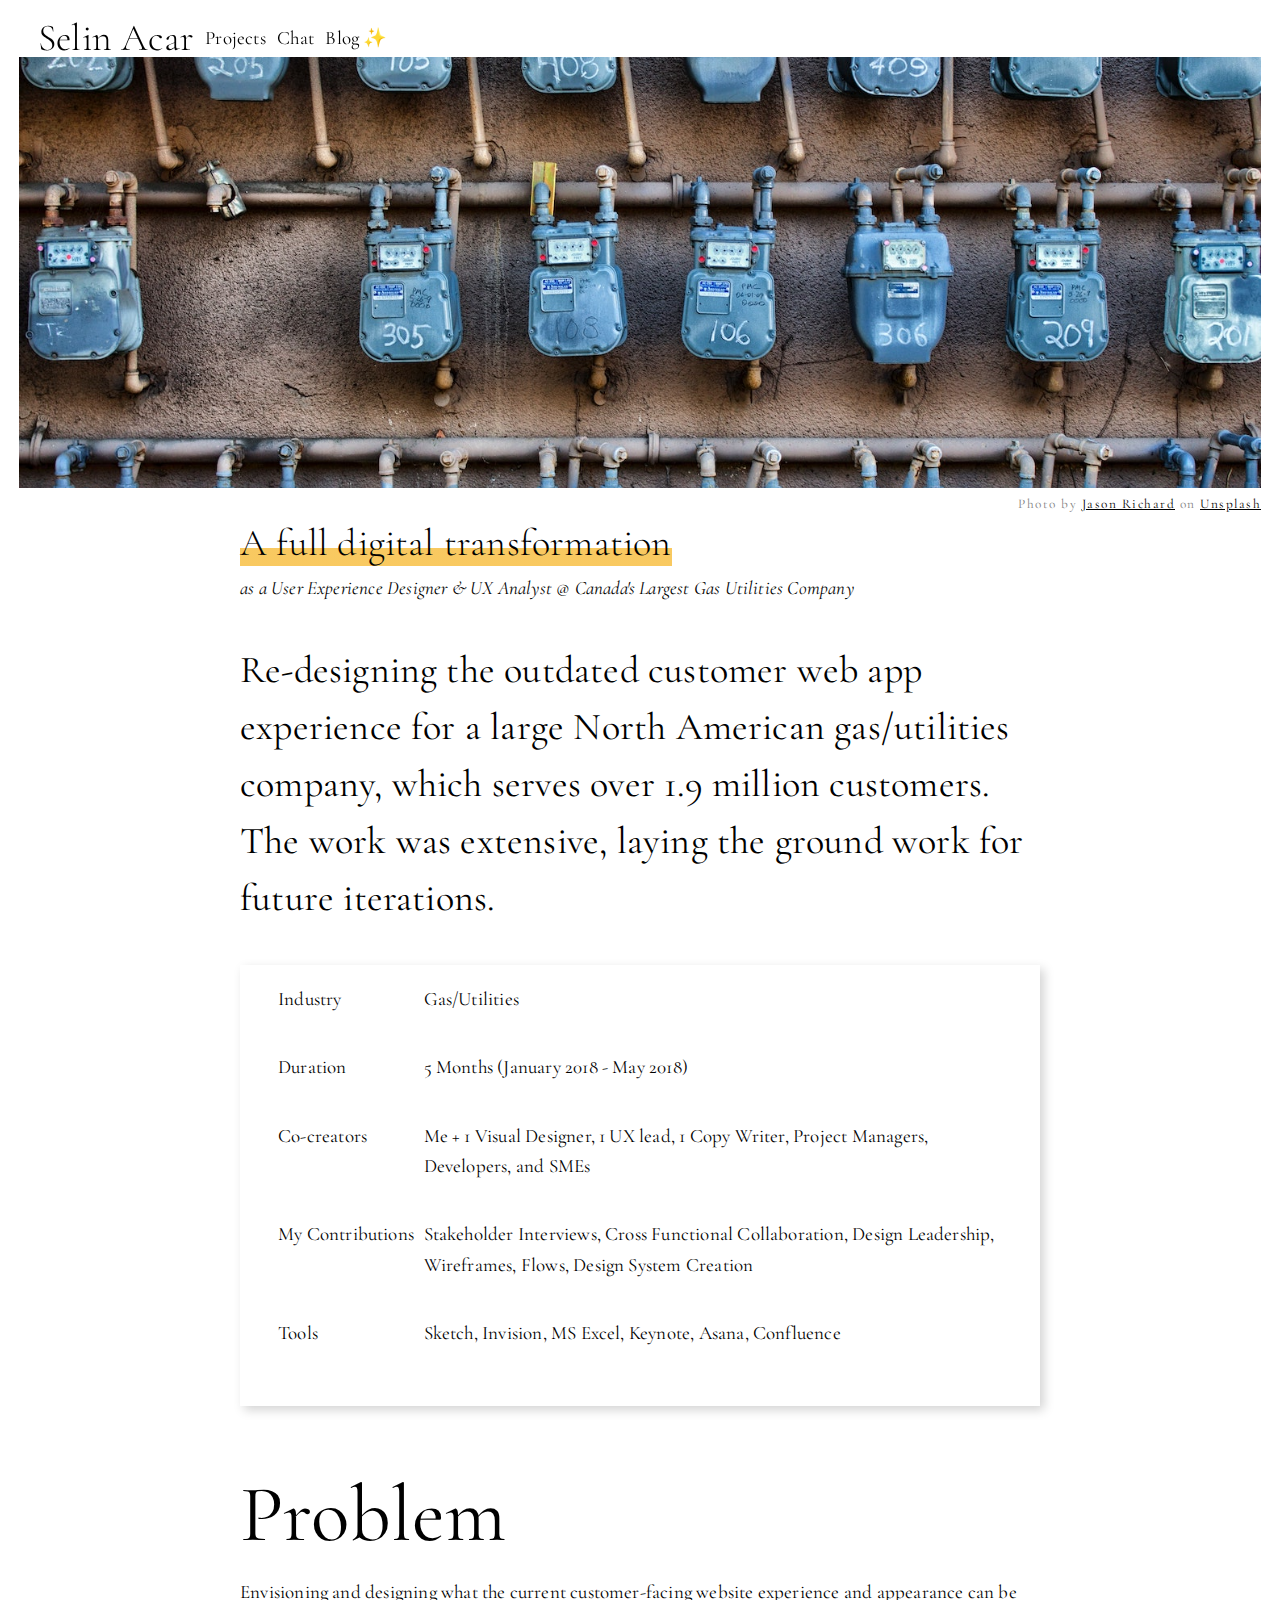
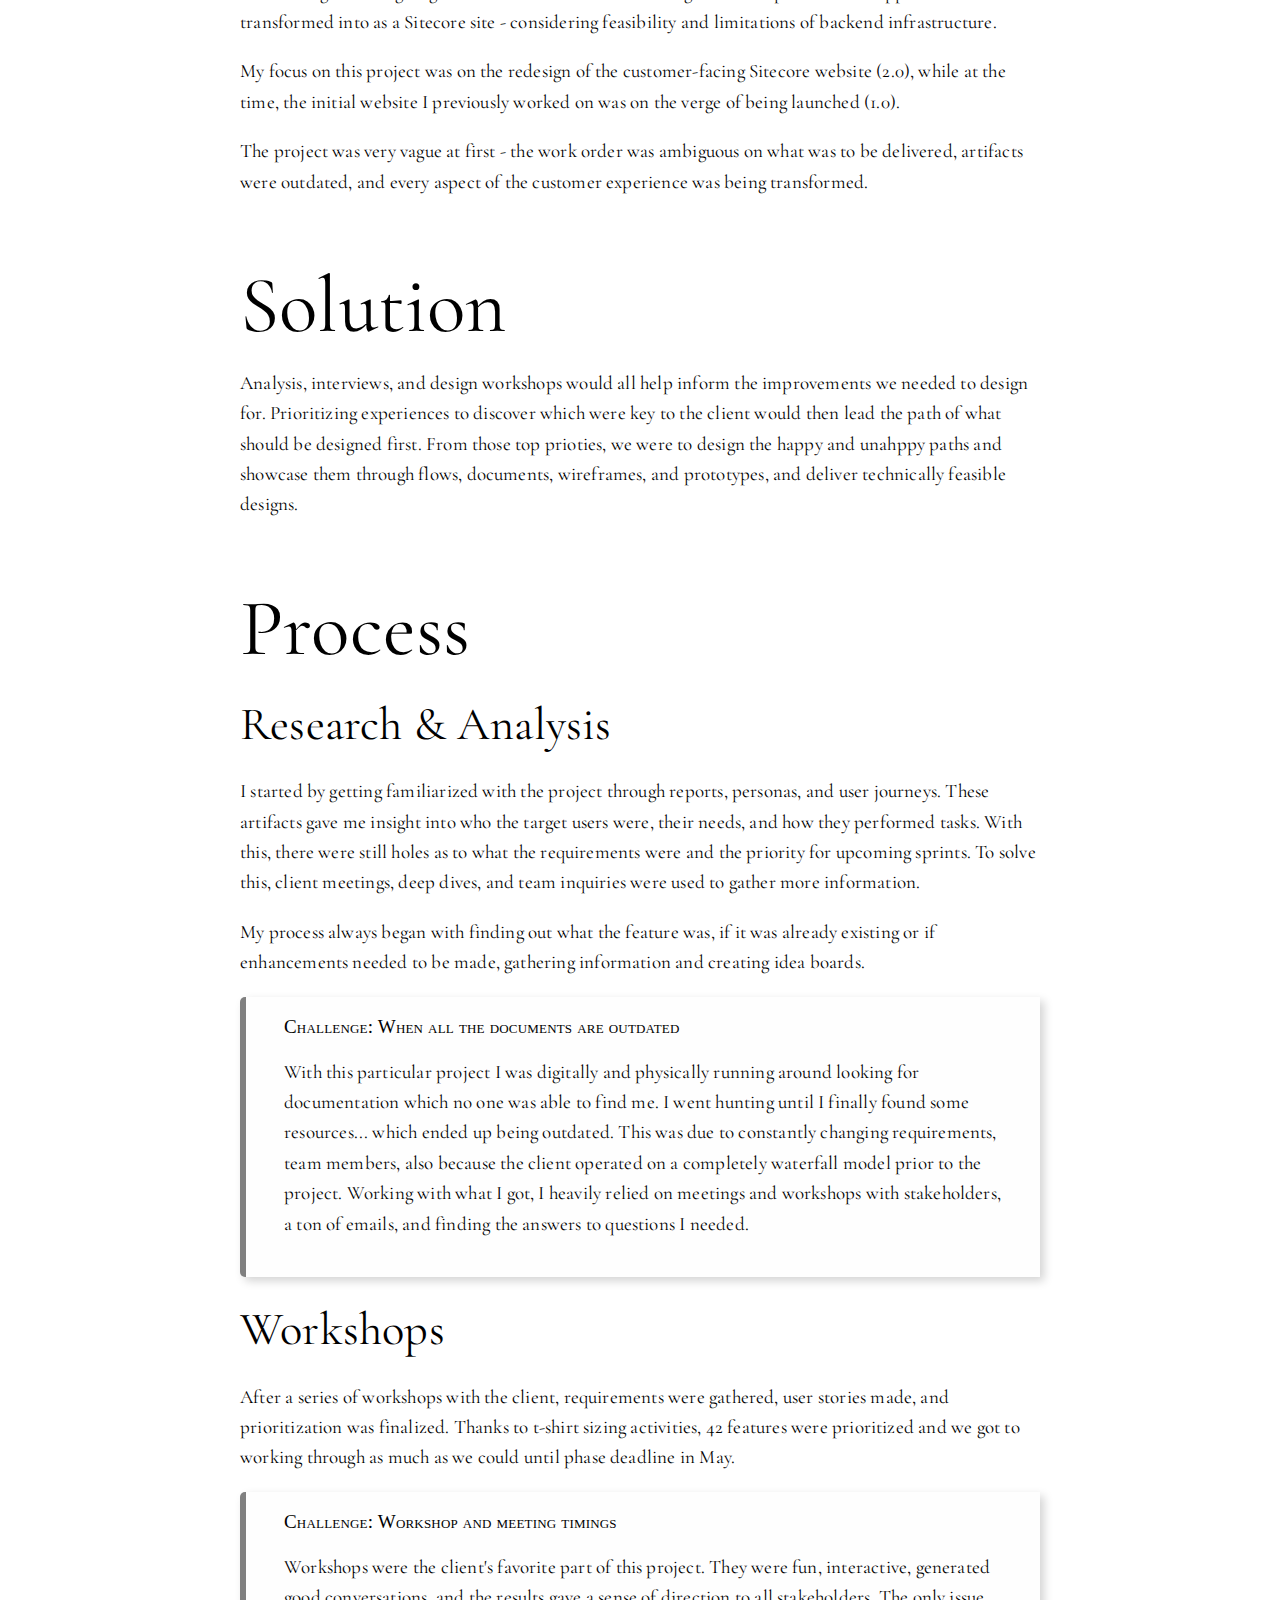
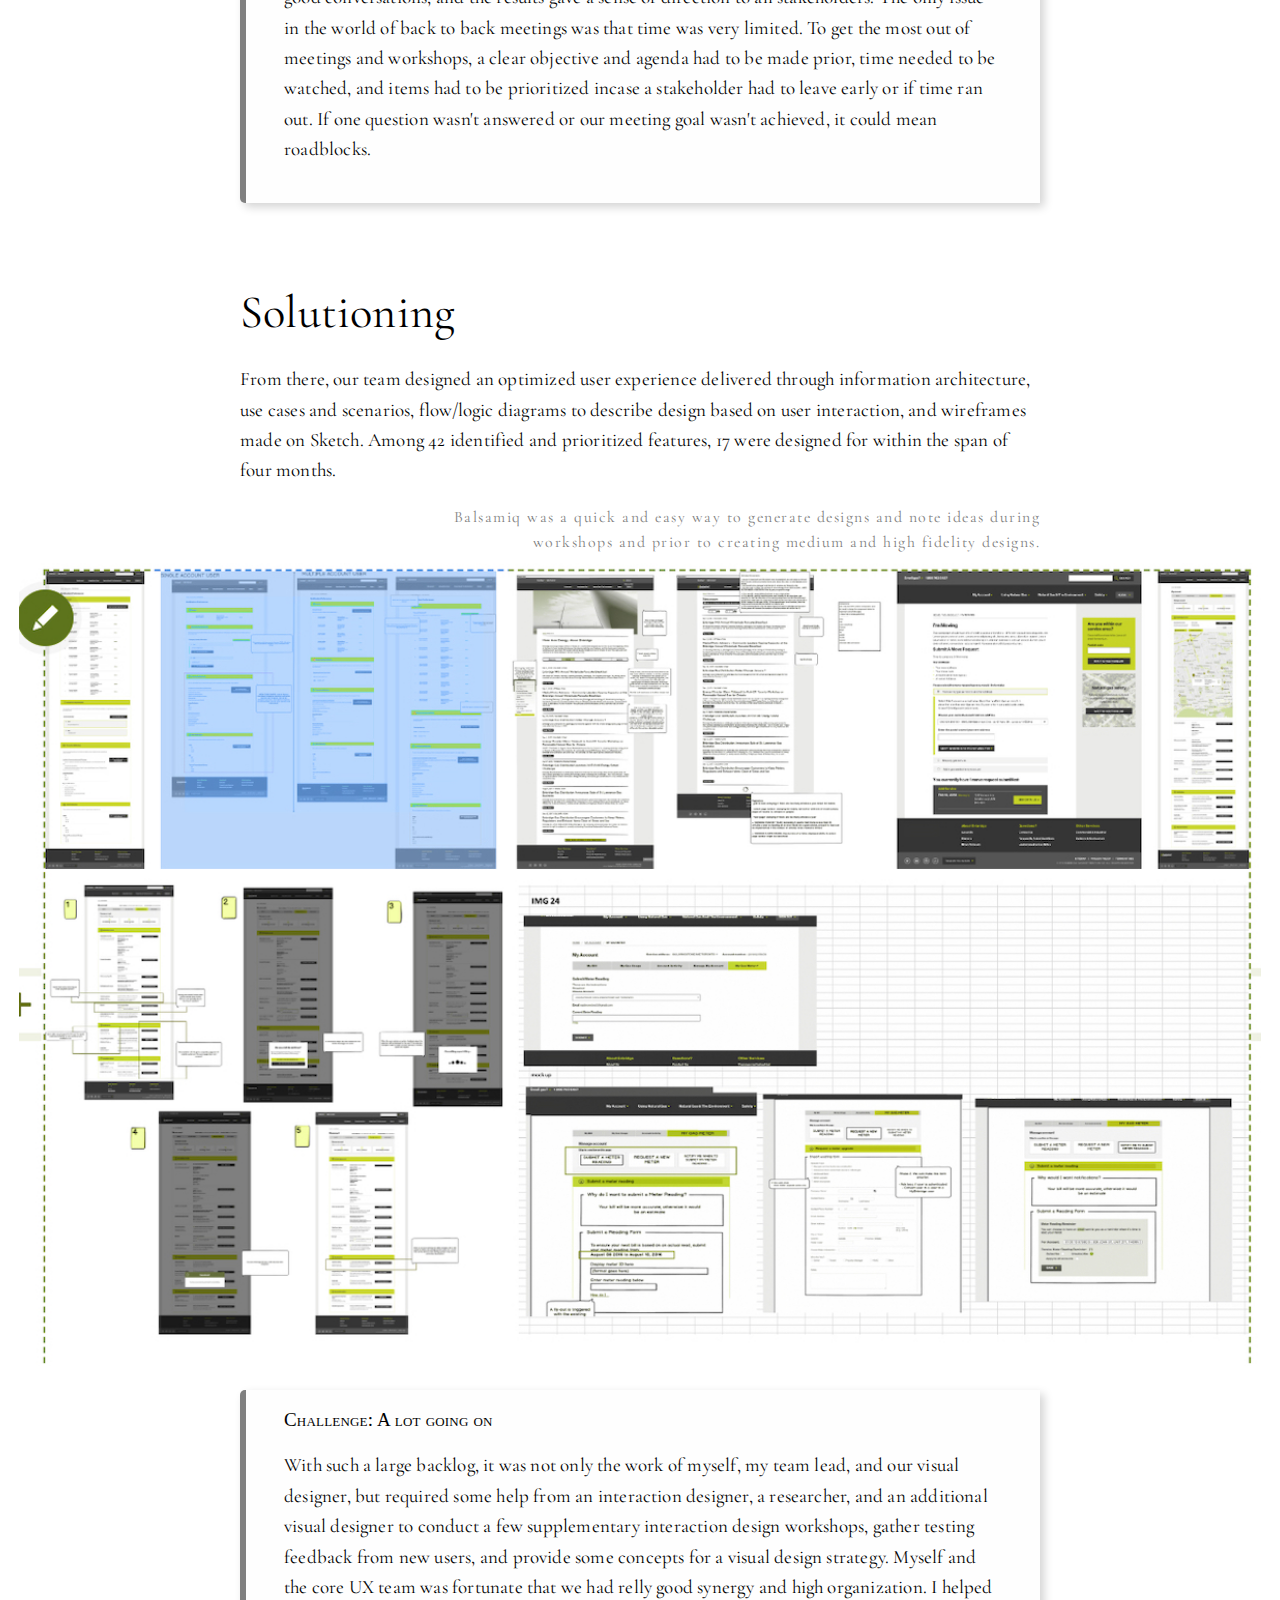
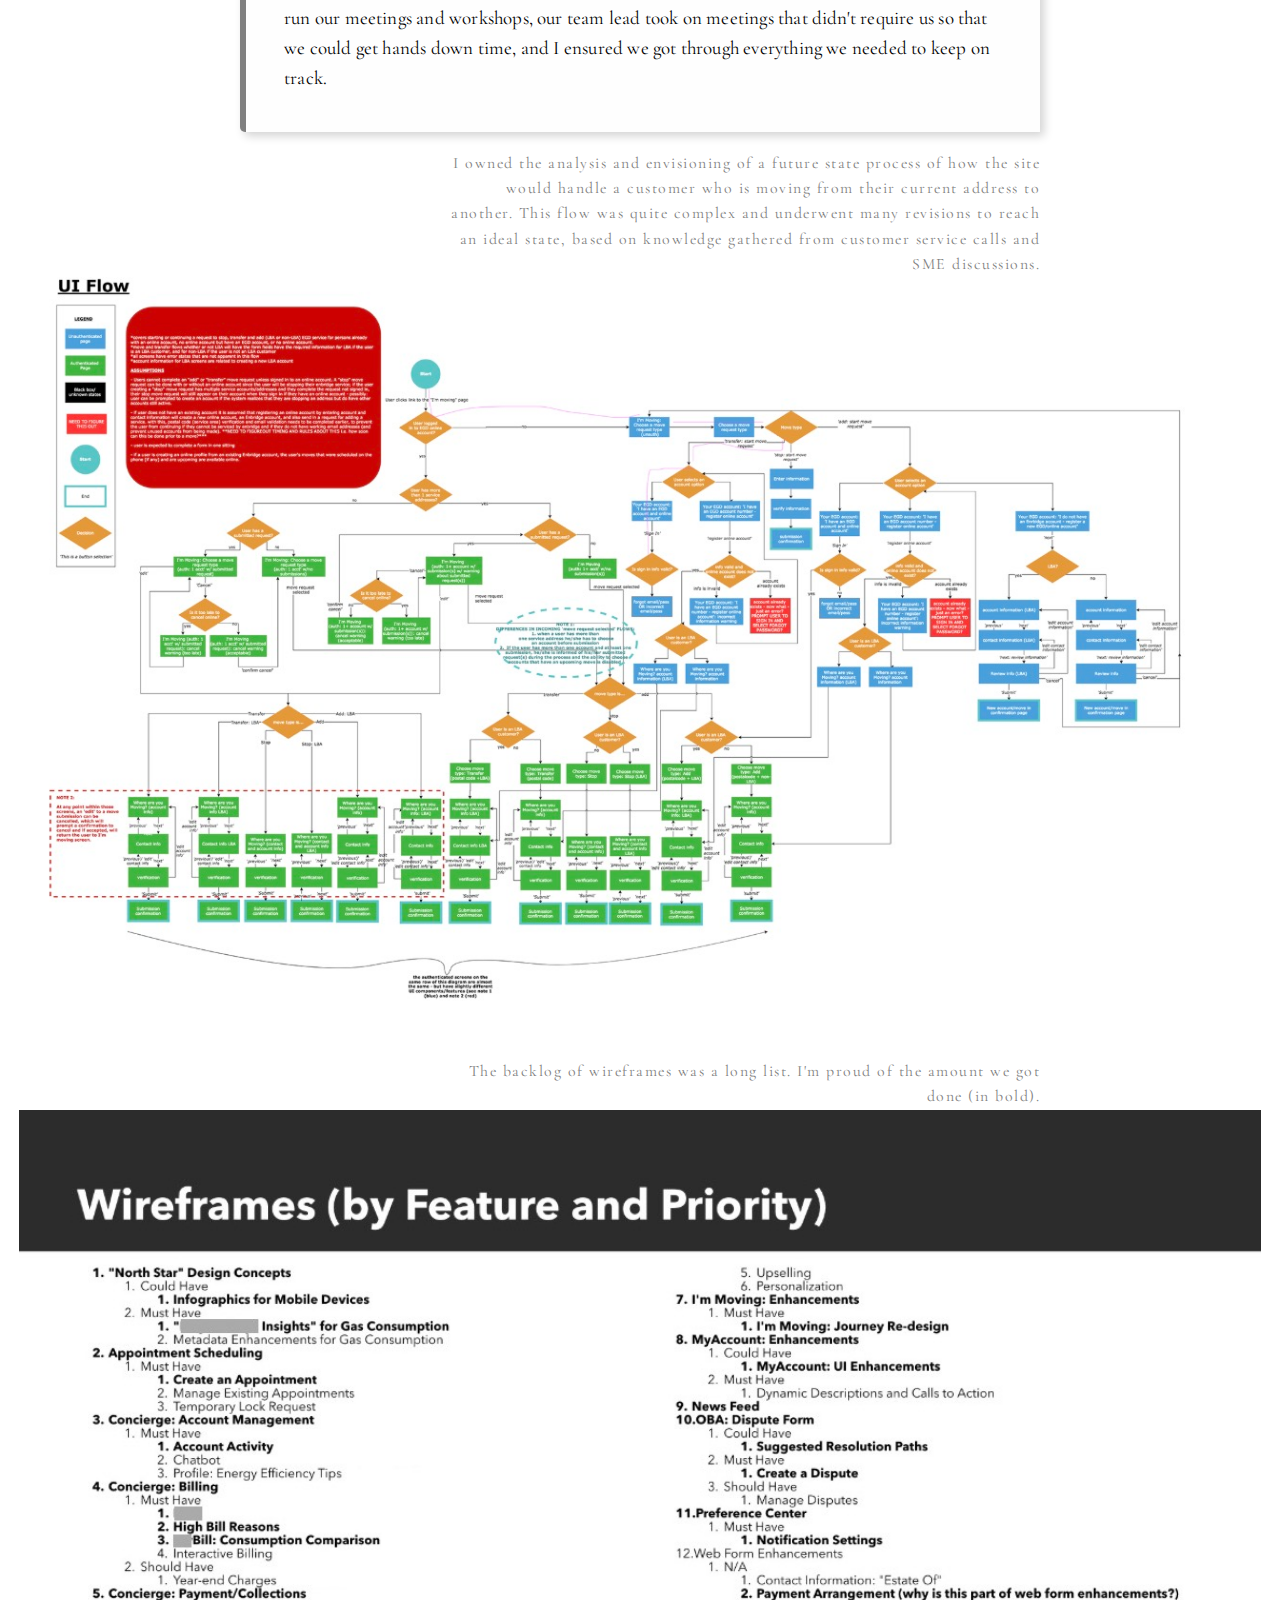
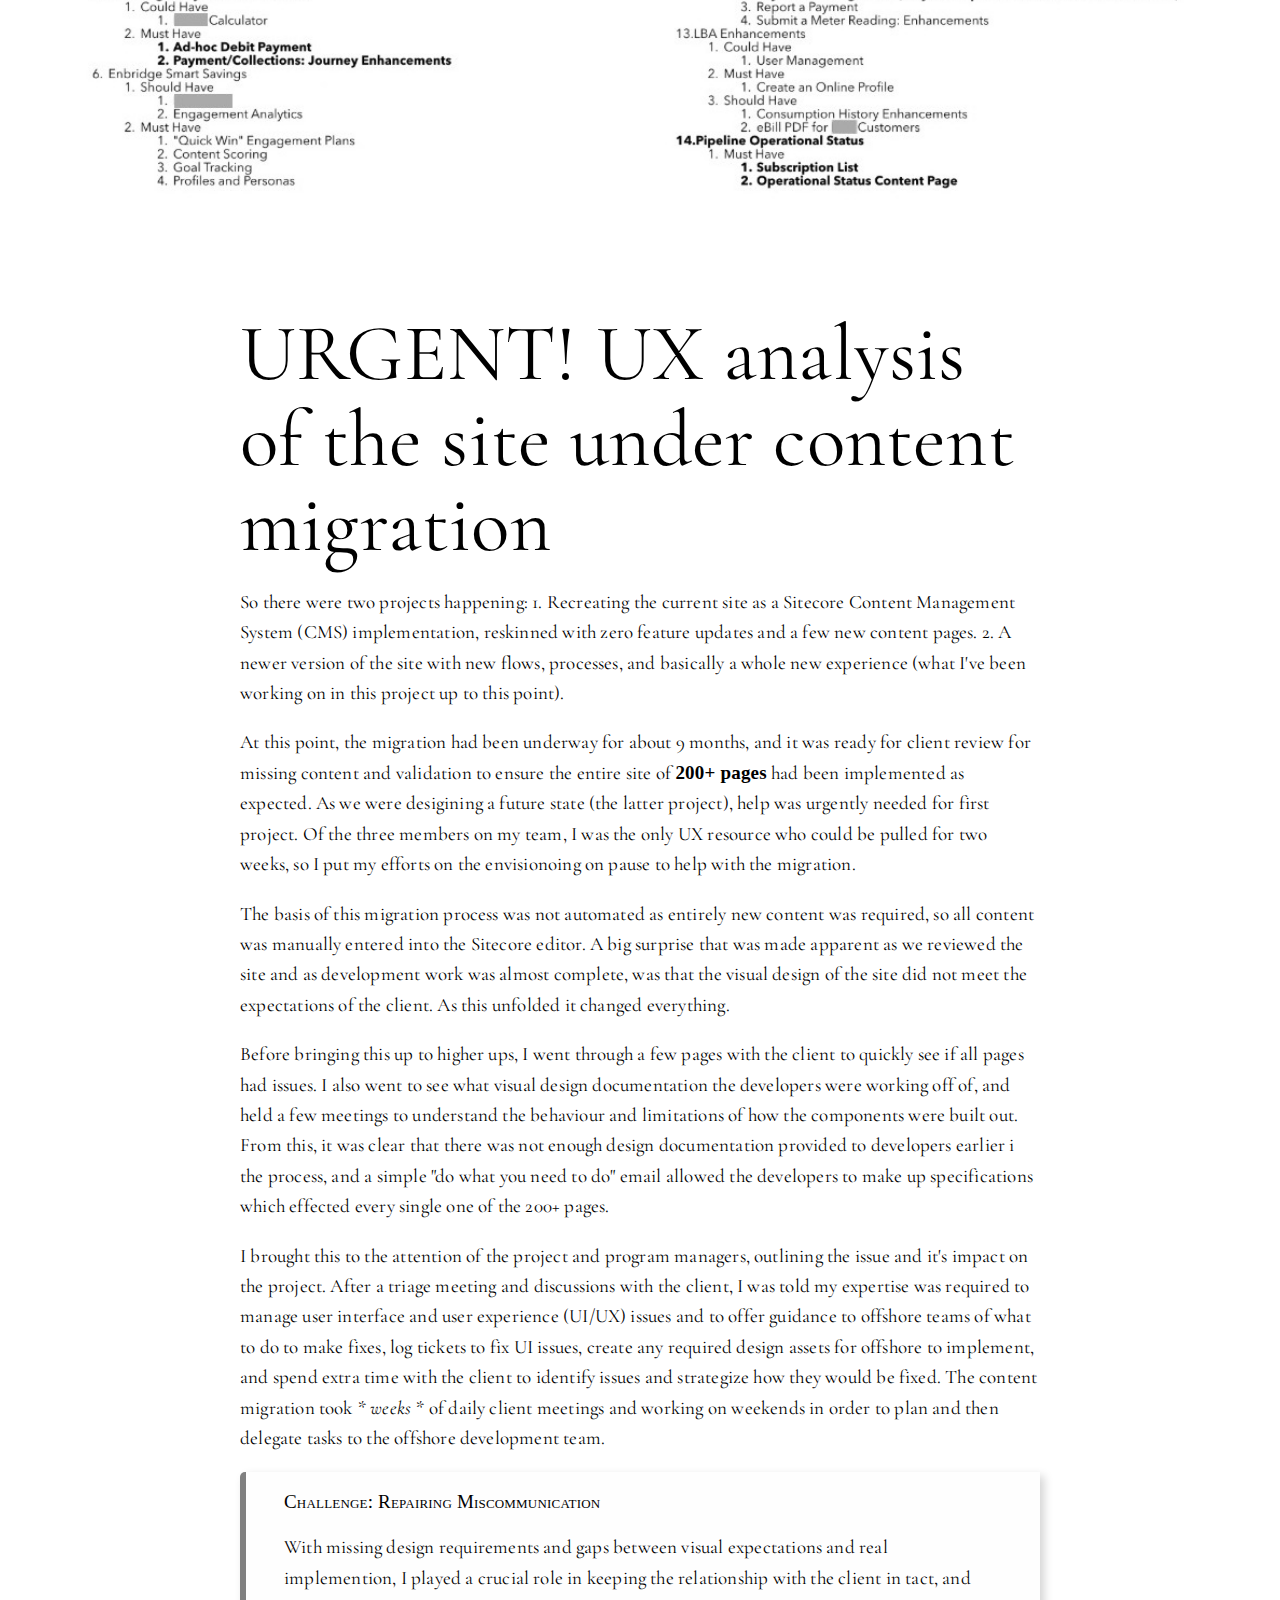
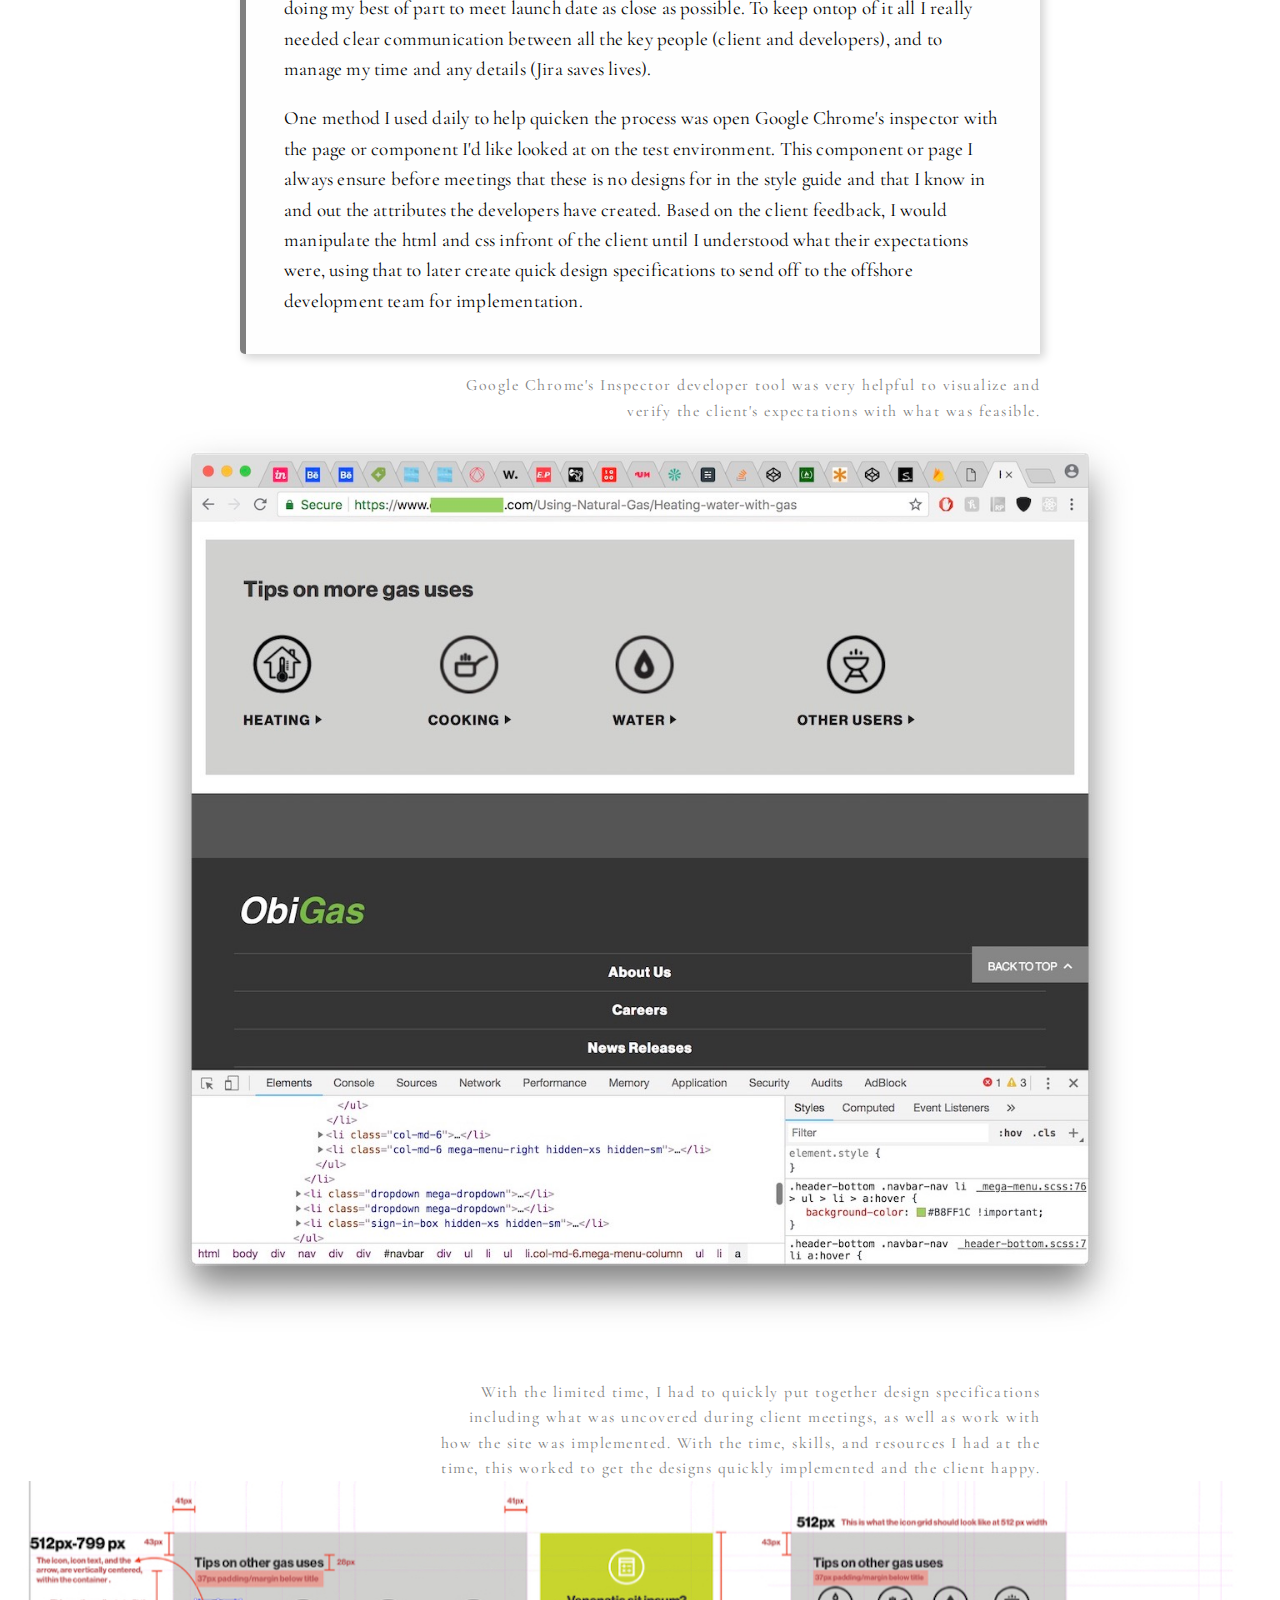
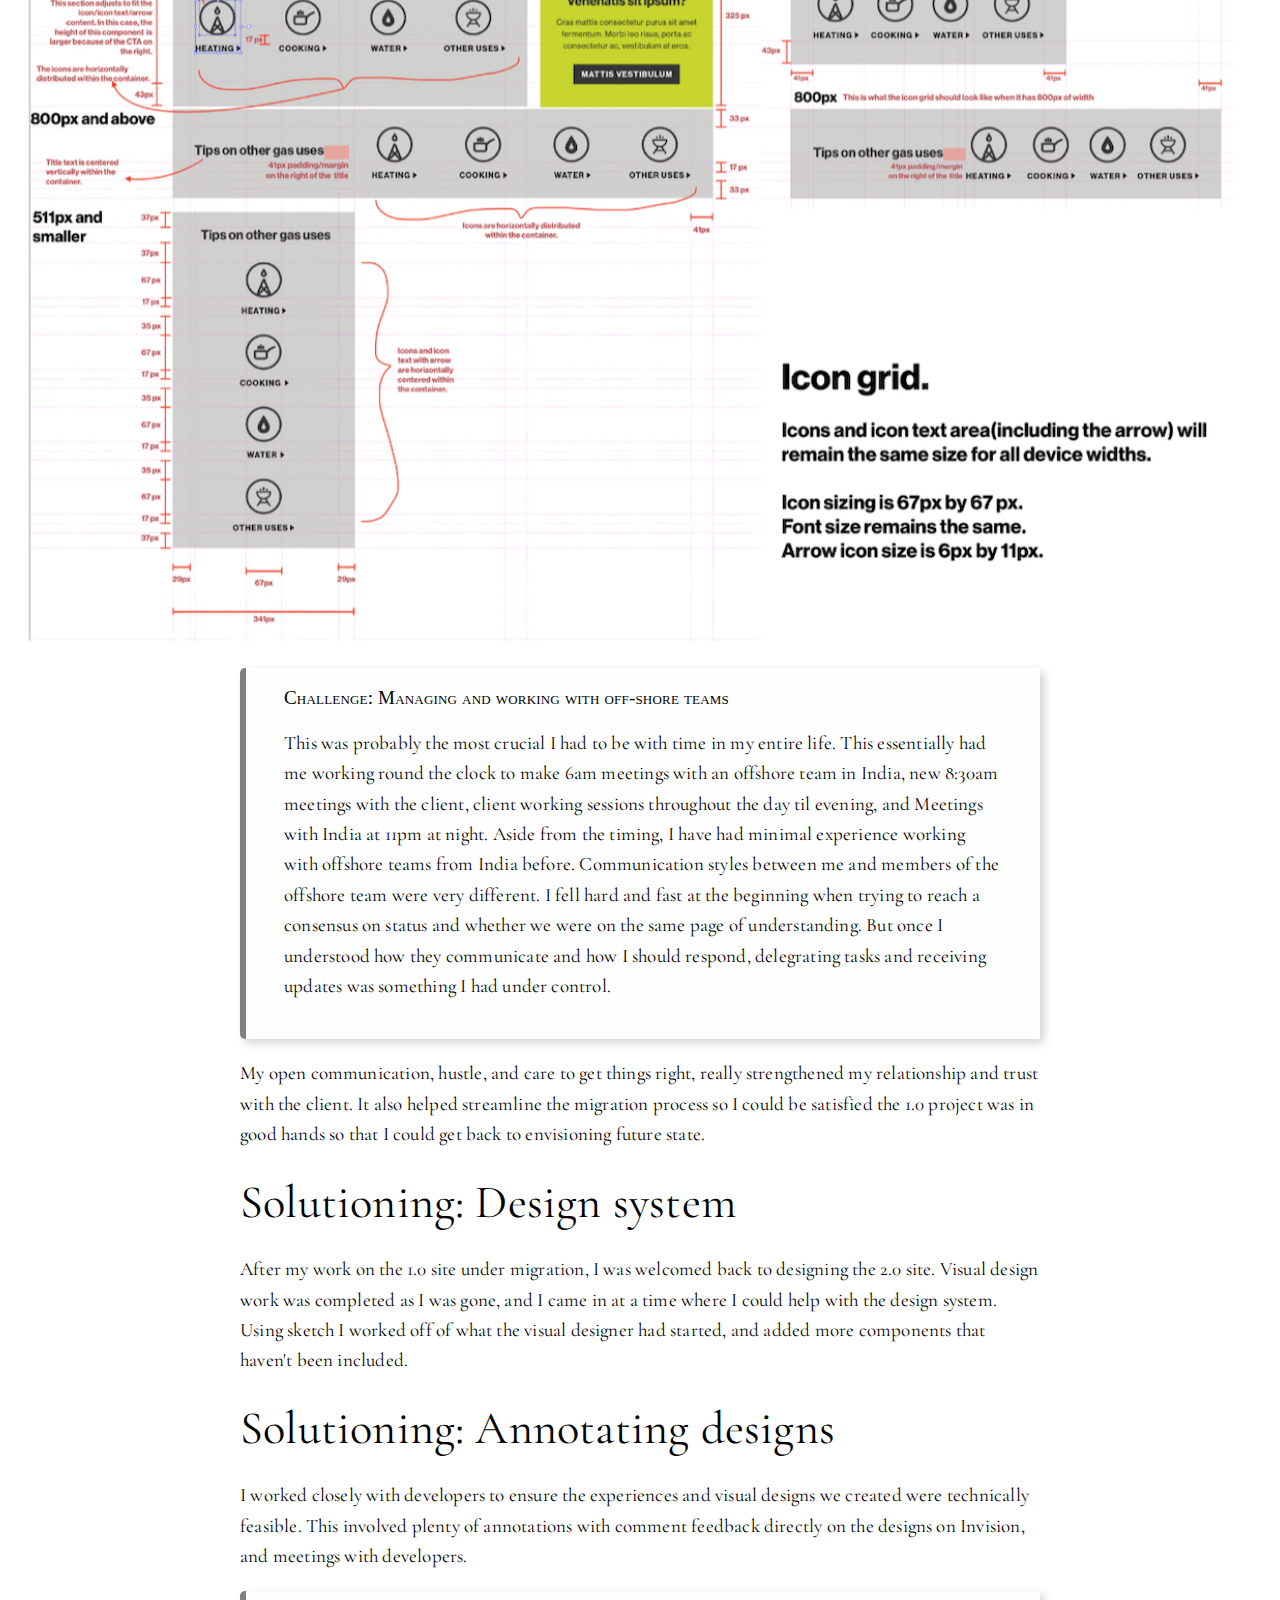
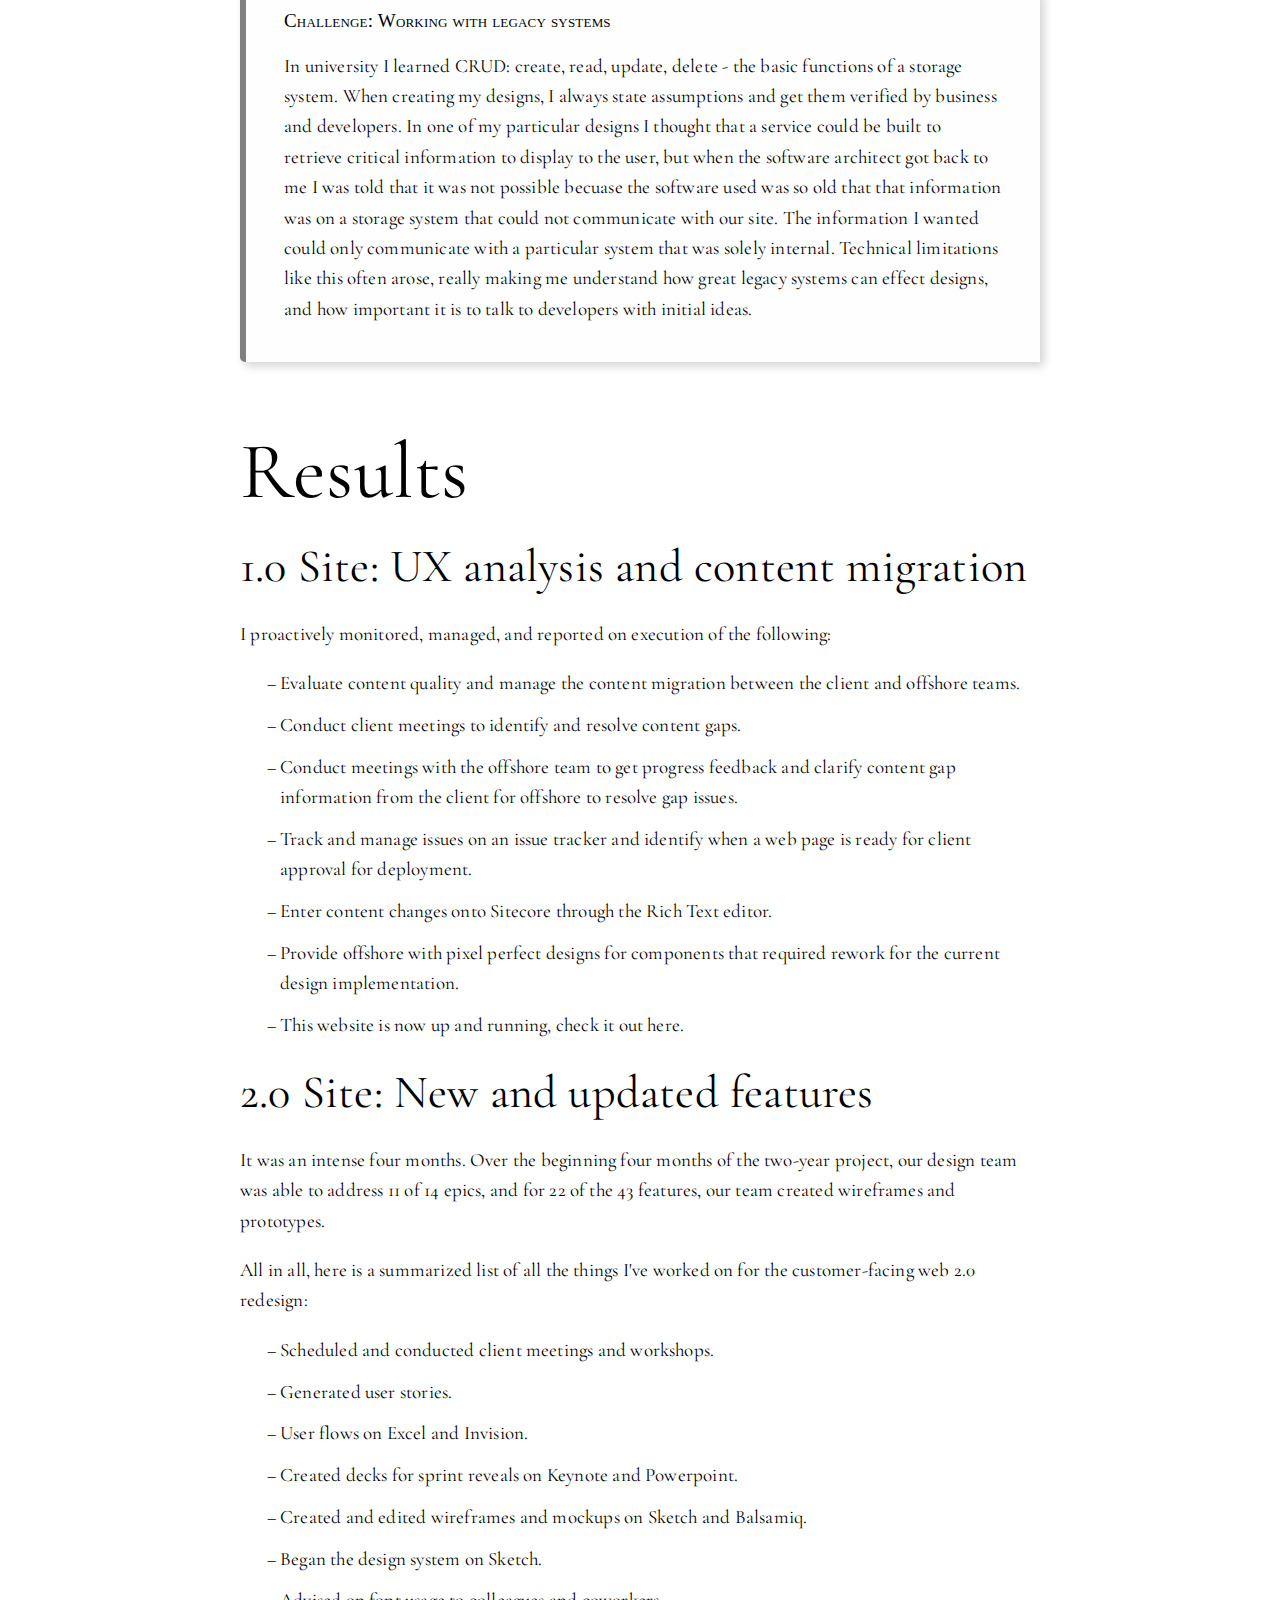
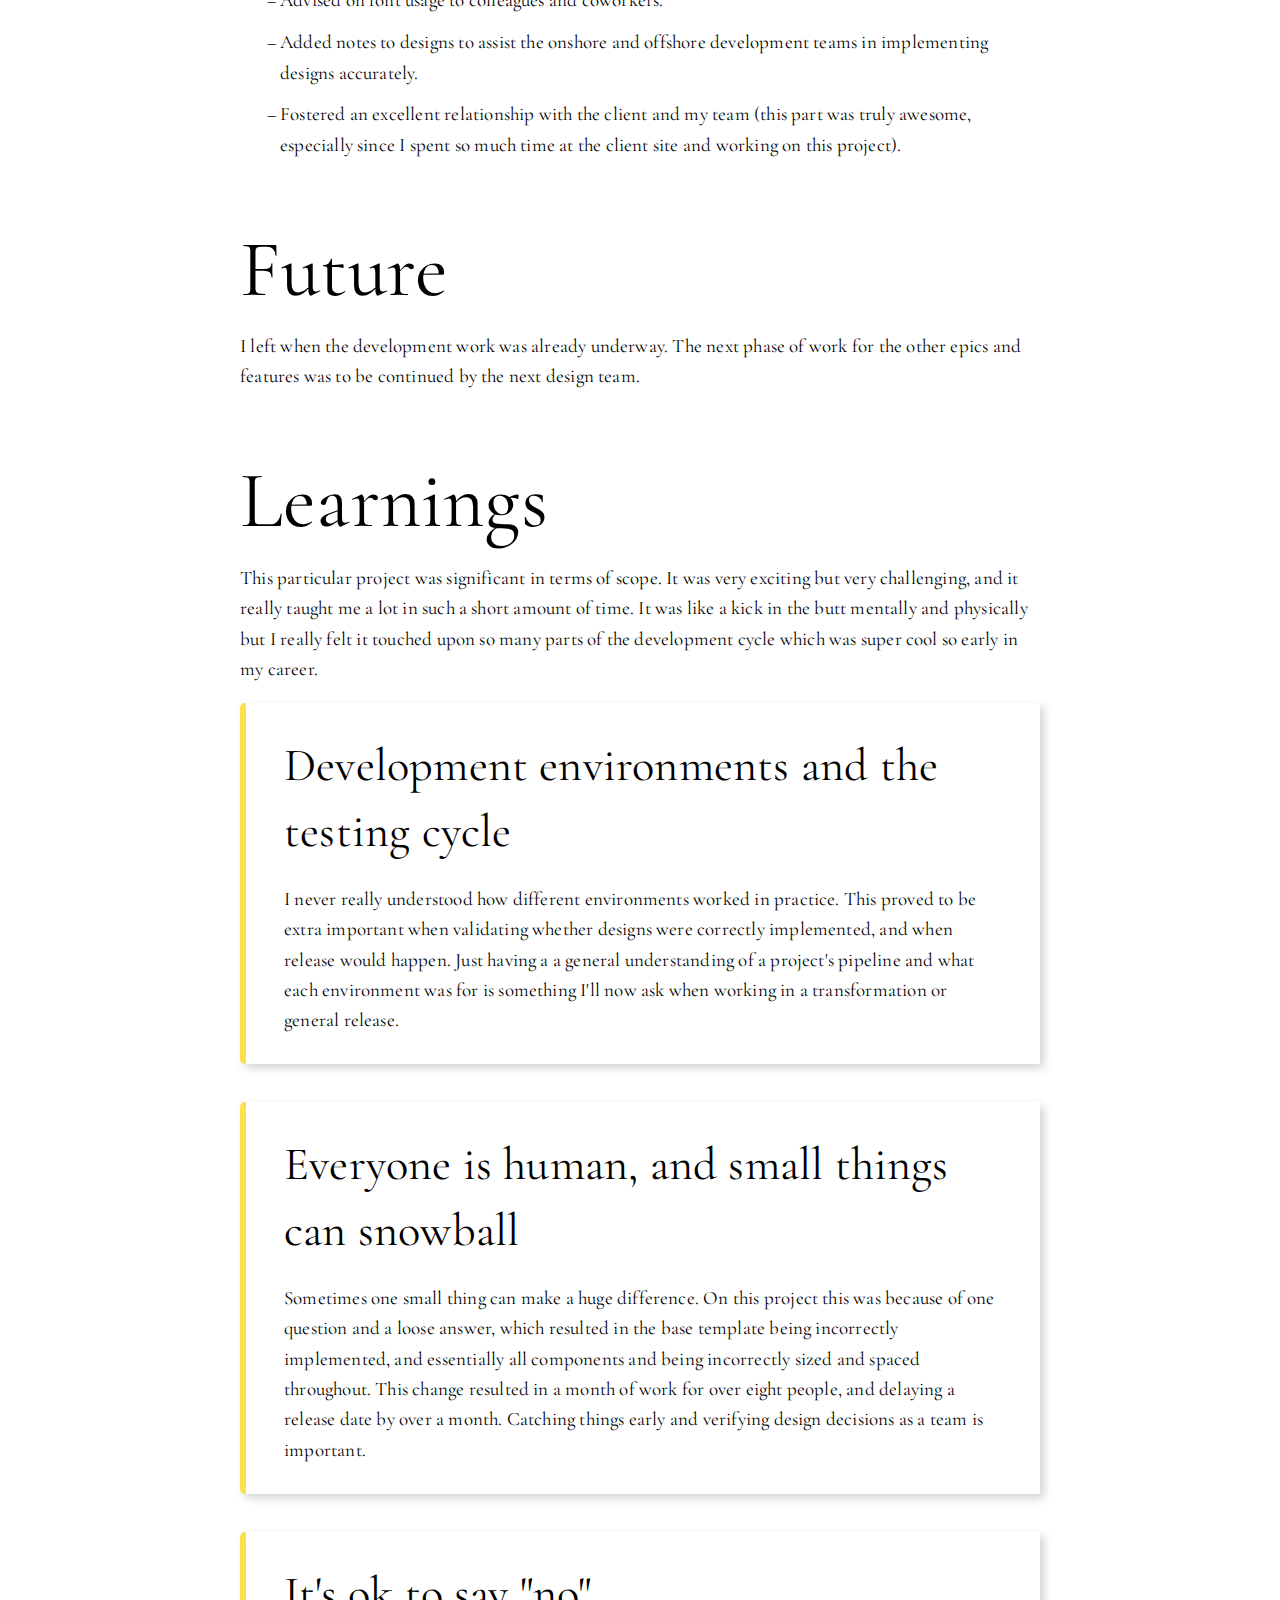
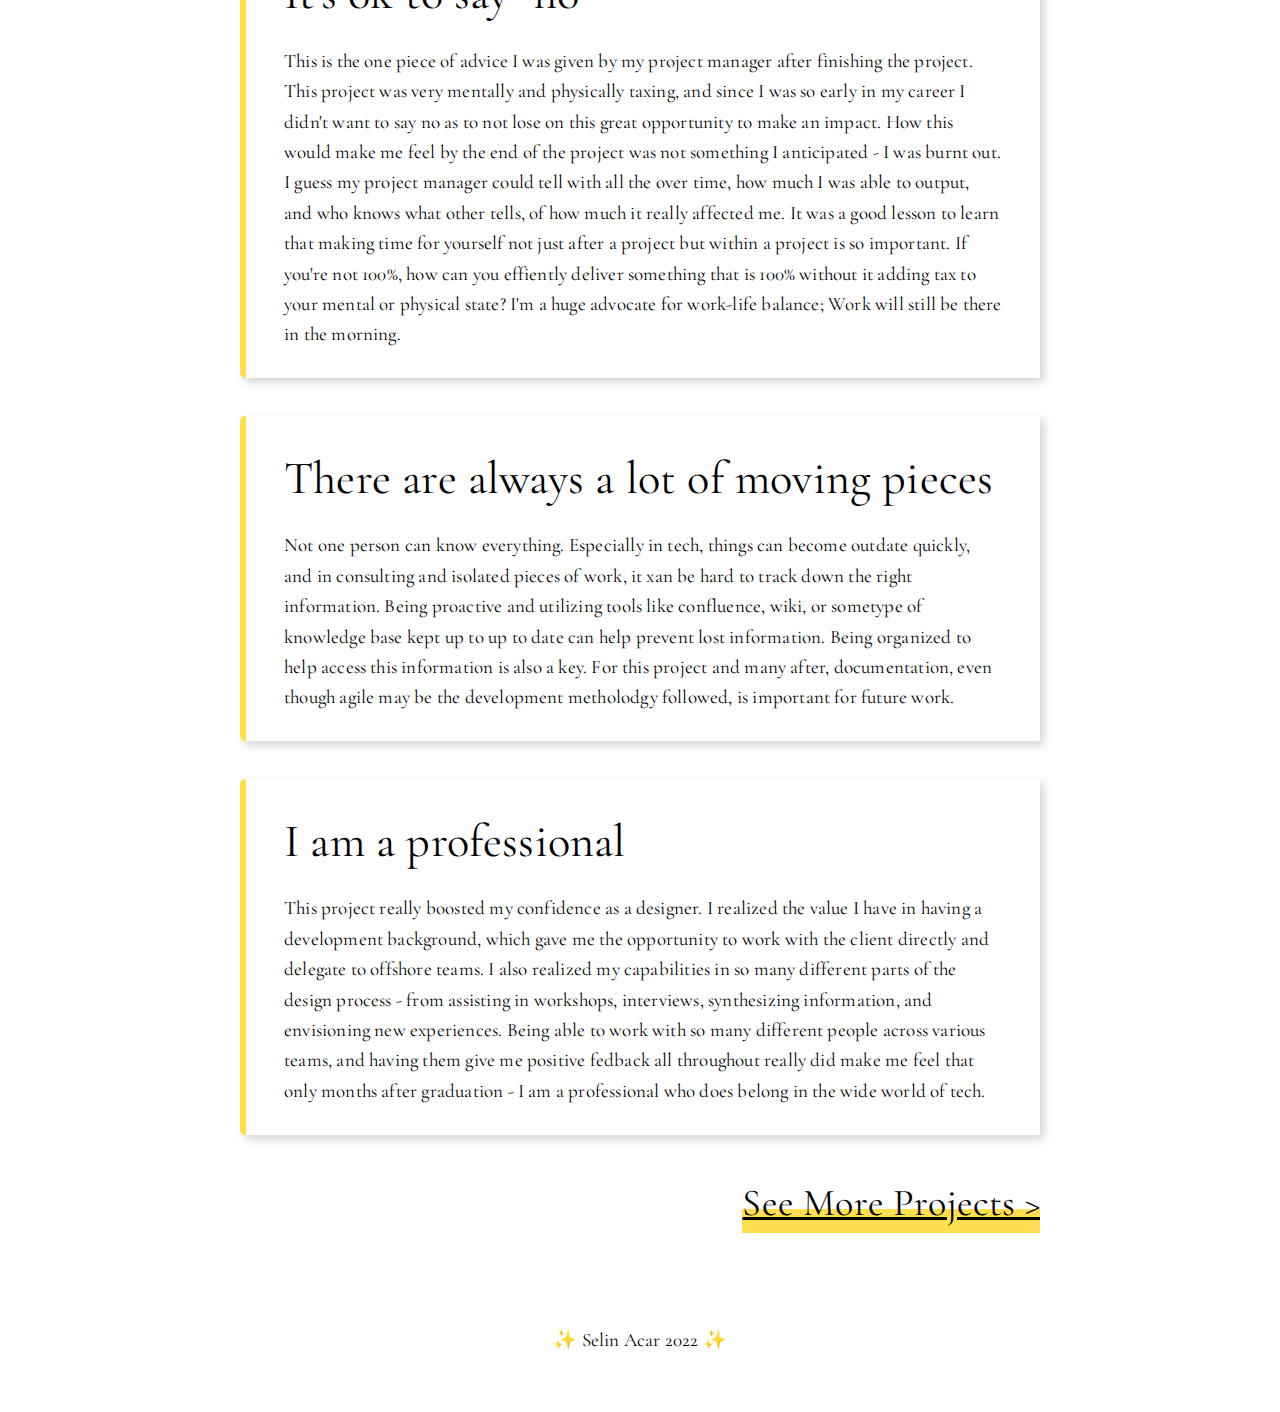
==== commit f3d1c3d9: "Updated font sizing throughout to increase readability and visual hierarchy. Added a challenge and l" ====
--- a/2018-gasutilities.html
+++ b/2018-gasutilities.html
@@ -54,16 +54,15 @@
     <p>I started by getting familiarized with the project through reports, personas, and user journeys. These artifacts gave me insight into who the target users were, their needs, and how they performed tasks. With this, there were still holes as to what the requirements were and the priority for upcoming sprints. To solve this, client meetings, deep dives, and team inquiries were used to gather more information.</p>
     <p>My process always began with finding out what the feature was, if it was already existing or if enhancements needed to be made, gathering information and creating idea boards.</p>
 
-    <h4 class="challenge-title">Challenge: When all the documents are outdated</h3>
-    <div class="bordercomponent">
+    <div class="challenge">
+        <h4>Challenge: When all the documents are outdated</h3>
         <p>With this particular project I was digitally and physically running around looking for documentation which no one was able to find me. I went hunting until I finally found some resources... which ended up being outdated. This was due to constantly changing requirements, team members, also because the client operated on a completely waterfall model prior to the project. Working with what I got, I heavily relied on meetings and workshops with stakeholders, a ton of emails, and finding the answers to questions I needed.</p>
     </div>
 
     <h3>Workshops</h3>
     <p>After a series of workshops with the client, requirements were gathered, user stories made, and prioritization was finalized. Thanks to t-shirt sizing activities, 42 features were prioritized and we got to working through as much as we could until phase deadline in May.</p>
-
-    <h4 class="challenge-title">Challenge: Workshop and meeting timings</h3>
-    <div class="bordercomponent">
+    <div class="challenge">
+        <h4>Challenge: Workshop and meeting timings</h3>
         <p>Workshops were the client's favorite part of this project. They were fun, interactive, generated good conversations, and the results gave a sense of direction to all stakeholders. The only issue in the world of back to back meetings was that time was very limited. To get the most out of meetings and workshops, a clear objective and agenda had to be made prior, time needed to be watched, and items had to be prioritized incase a stakeholder had to leave early or if time ran out. If one question wasn't answered or our meeting goal wasn't achieved, it could mean roadblocks.</p>
     </div>
 </div>
@@ -76,12 +75,10 @@
 <img class="project-image" src="assets/2018-gasutilities/mockups.jpg" alt="example of some mockups created during this project on Balsamiq.">
 
 <div class="container-narrow">
-    <h4 class="challenge-title">Challenge: A lot going on</h3>
-    <div class="bordercomponent">
+    <div class="challenge">
+        <h4>Challenge: A lot going on</h3>
         <p>With such a large backlog, it was not only the work of myself, my team lead, and our visual designer, but required some help from an interaction designer, a researcher, and an additional visual designer to conduct a few supplementary interaction design workshops, gather testing feedback from new users, and provide some concepts for a visual design strategy. Myself and the core UX team was fortunate that we had relly good synergy and high organization. I helped run our meetings and workshops, our team lead took on meetings that didn't require us so that we could get hands down time, and I ensured we got through everything we needed to keep on track.</p>
-        <p></p>
-    </div>
-
+    </div>
     <p></p>
     <small>I owned the analysis and envisioning of a future state process of how the site would handle a customer who is moving from their current address to another. This flow was quite complex and underwent many revisions to reach an ideal state, based on knowledge gathered from customer service calls and SME discussions.</small>
 </div>
@@ -92,29 +89,31 @@
 <img class="project-image" src="assets/2018-gasutilities/work-done.jpg" alt="list of the wireframe backlog.">
 
 <div class="container-narrow">
-    <h3>URGENT! UX analysis of the site under content migration</h3>
+    <h2>URGENT! UX analysis of the site under content migration</h2>
     <p>So there were two projects happening: 1. Recreating the current site as a Sitecore Content Management System (CMS) implementation, reskinned with zero feature updates and a few new content pages. 2. A newer version of the site with new flows, processes, and basically a whole new experience (what I've been working on in this project up to this point).</p>
     <p>At this point, the migration had been underway for about 9 months, and it was ready for client review for missing content and validation to ensure the entire site of <b>200+ pages</b> had been implemented as expected. As we were desigining a future state (the latter project), help was urgently needed for first project. Of the three members on my team, I was the only UX resource who could be pulled for two weeks, so I put my efforts on the envisionoing on pause to help with the migration. </p>
     <p>The basis of this migration process was not automated as entirely new content was required, so all content was manually entered into the Sitecore editor. A big surprise that was made apparent as we reviewed the site and as development work was almost complete, was that the visual design of the site did not meet the expectations of the client. As this unfolded it changed everything.</p>
     <p>Before bringing this up to higher ups, I went through a few pages with the client to quickly see if all pages had issues. I also went to see what visual design documentation the developers were working off of, and held a few meetings to understand the behaviour and limitations of how the components were built out. From this, it was clear that there was not enough design documentation provided to developers earlier i the process, and a simple "do what you need to do" email allowed the developers to make up specifications which effected every single one of the 200+ pages.</p>
     <p>I brought this to the attention of the project and program managers, outlining the issue and it's impact on the project. After a triage meeting and discussions with the client, I was told my expertise was required to manage user interface and user experience (UI/UX) issues and to offer guidance to offshore teams of what to do to make fixes, log tickets to fix UI issues, create any required design assets for offshore to implement, and spend extra time with the client to identify issues and strategize how they would be fixed. The content migration took <em>* weeks * </em> of daily client meetings and working on weekends in order to plan and then delegate tasks to the offshore development team.</p>
 
-    <h4 class="challenge-title">Challenge: Repairing Miscommunication</h3>
-    <div class="bordercomponent">
-        <p>With missing design requirements and gaps between visual expectations and real implemention, I played a crucial role in keeping the relationship with the client in tact, and doing my best of part to meet launch date as close as possible. To keep ontop of it all I really needed clear communication between all the key people (client and developers), and to manage my time and any details (Jira saves lives).</p>
-        <p>One method I used daily to help quicken the process was open Google Chrome's inspector with the page or component I'd like looked at on the test environment. This component or page I always ensure before meetings that these is no designs for in the style guide and that I know in and out the attributes the developers have created. Based on the client feedback, I would manipulate the html and css infront of the client until I understood what their expectations were, using that to later create quick design specifications to send off to the offshore development team for implementation.</p>
+    <div class="challenge">
+        <h4>Challenge: Repairing Miscommunication</h4>
+            <p>With missing design requirements and gaps between visual expectations and real implemention, I played a crucial role in keeping the relationship with the client in tact, and doing my best of part to meet launch date as close as possible. To keep ontop of it all I really needed clear communication between all the key people (client and developers), and to manage my time and any details (Jira saves lives).</p>
+            <p>One method I used daily to help quicken the process was open Google Chrome's inspector with the page or component I'd like looked at on the test environment. This component or page I always ensure before meetings that these is no designs for in the style guide and that I know in and out the attributes the developers have created. Based on the client feedback, I would manipulate the html and css infront of the client until I understood what their expectations were, using that to later create quick design specifications to send off to the offshore development team for implementation.</p>
     </div>
     <small>Google Chrome's Inspector developer tool was very helpful to visualize and verify the client's expectations with what was feasible.</small>
 </div>
-<img class="project-image" src="assets/2018-gasutilities/working-with-the-client-whitelisted2.jpg" alt="screenshot of client site with squished images, open in Google Chrome with inspector open">
+<div class="container-wide">
+    <img class="project-image" src="assets/2018-gasutilities/working-with-the-client-whitelisted2.jpg" alt="screenshot of client site with squished images, open in Google Chrome with inspector open">
+</div>
 <div class="container-narrow">
     <small>With the limited time, I had to quickly put together design specifications including what was uncovered during client meetings, as well as work with how the site was implemented. With the time, skills, and resources I had at the time, this worked to get the designs quickly implemented and the client happy.</small>
 </div>
 <img class="project-image" src="assets/2018-gasutilities/lastminutedesignspecs2.jpg" alt="screenshot of client site with squished images, open in Google Chrome with inspector open">
 <div class="container-narrow">
-    <h4 class="challenge-title">Challenge: Managing and working with off-shore teams</h3>
-    <div class="bordercomponent">
-        <p>This was probably the most crucial I had to be with time in my entire life. This essentially had me working round the clock to make 6am meetings with an offshore team in India, new 8:30am meetings with the client, client working sessions throughout the day til evening, and Meetings with India at 11pm at night. Aside from the timing, I have had minimal experience working with offshore teams from India before. Communication styles between me and members of the offshore team were very different. I fell hard and fast at the beginning when trying to reach a consensus on status and whether we were on the same page of understanding. But once I understood how they communicate and how I should respond, delegrating tasks and receiving updates was something I had under control.</p>
+    <div class="challenge">
+        <h4>Challenge: Managing and working with off-shore teams</h4>
+            <p>This was probably the most crucial I had to be with time in my entire life. This essentially had me working round the clock to make 6am meetings with an offshore team in India, new 8:30am meetings with the client, client working sessions throughout the day til evening, and Meetings with India at 11pm at night. Aside from the timing, I have had minimal experience working with offshore teams from India before. Communication styles between me and members of the offshore team were very different. I fell hard and fast at the beginning when trying to reach a consensus on status and whether we were on the same page of understanding. But once I understood how they communicate and how I should respond, delegrating tasks and receiving updates was something I had under control.</p>
     </div>
 
     <p>My open communication, hustle, and care to get things right, really strengthened my relationship and trust with the client. It also helped streamline the migration process so I could be satisfied the 1.0 project was in good hands so that I could get back to envisioning future state. </p>
@@ -125,8 +124,8 @@
     <h3>Solutioning: Annotating designs</h3>
     <p>I worked closely with developers to ensure the experiences and visual designs we created were technically feasible. This involved plenty of annotations with comment feedback directly on the designs on Invision, and meetings with developers.</p>
 
-    <h4 class="challenge-title">Challenge: Working with legacy systems</h3>
-    <div class="bordercomponent">
+    <div class="challenge">
+        <h4>Challenge: Working with legacy systems</h4>
         <p>In university I learned CRUD: create, read, update, delete - the basic functions of a storage system. When creating my designs, I always state assumptions and get them verified by business and developers. In one of my particular designs I thought that a service could be built to retrieve critical information to display to the user, but when the software architect got back to me I was told that it was not possible becuase the software used was so old that that information was on a storage system that could not communicate with our site. The information I wanted could only communicate with a particular system that was solely internal. Technical limitations like this often arose, really making me understand how great legacy systems can effect designs, and how important it is to talk to developers with initial ideas.</p>
     </div>
 
@@ -164,34 +163,28 @@
 
     <h2>Learnings</h2>
     <p>This particular project was significant in terms of scope. It was very exciting but very challenging, and it really taught me a lot in such a short amount of time. It was like a kick in the butt mentally and physically but I really felt it touched upon so many parts of the development cycle which was super cool so early in my career.</p>
-    <h3>Development environments and the testing cycle</h3>
-    <div class="bordercomponent">
-      <p>I never really understood how different environments worked in practice. This proved to be extra important when validating whether designs were correctly implemented, and when release would happen. Just having a a general understanding of a project's pipeline and what each environment was for is something I'll now ask when working in a transformation or general release.</p>
-    </div>
-
-    <h3>Everyone is human, and small things can snowball</h3>
-    <div class="bordercomponent">
-      <p>Sometimes one small thing can make a huge difference. On this project this was because of one question and a loose answer, which resulted in the base template being incorrectly implemented, and essentially all components and being incorrectly sized and spaced throughout. This change resulted in a month of work for over eight people, and delaying a release date by over a month. Catching things early and verifying design decisions as a team is important.</p>
-    </div>
-
-    <h3>It's ok to say "no"</h3>
-    <div class="bordercomponent">
-      <p>This is the one piece of advice I was given by my project manager after finishing the project. This project was very mentally and physically taxing, and since I was so early in my career I didn't want to say no as to not lose on this great opportunity to make an impact. How this would make me feel by the end of the project was not something I anticipated - I was burnt out. I guess my project manager could tell with all the over time, how much I was able to output, and who knows what other tells, of how much it really affected me. It was a good lesson to learn that making time for yourself not just after a project but within a project is so important. If you're not 100%, how can you effiently deliver something that is 100% without it adding tax to your mental or physical state? I'm a huge advocate for work-life balance; Work will still be there in the morning.</p>
-    </div>
-
-    <h3>There are always a lot of moving pieces</h3>
-    <div class="bordercomponent">
-      <p>Not one person can know everything. Especially in tech, things can become outdate quickly, and in consulting and isolated pieces of work, it xan be hard to track down the right information. Being proactive and utilizing tools like confluence, wiki, or sometype of knowledge base kept up to up to date can help prevent lost information. Being organized to help access this information is also a key. For this project and many after, documentation, even though agile may be the development metholodgy followed, is important for future work.</p>
-    </div>
-
-    <h3>I am a professional</h3>
-    <div class="bordercomponent">
-      <p>This project really boosted my confidence as a designer. I realized the value I have in having a development background, which gave me the opportunity to work with the client directly and delegate to offshore teams. I also realized my capabilities in so many different parts of the design process - from assisting in workshops, interviews, synthesizing information, and envisioning new experiences. Being able to work with so many different people across various teams, and having them give me positive fedback all throughout really did make me feel that only months after graduation - I am a professional who does belong in the wide world of tech.</p>
-    </div>
-
+    <div class="learning">
+        <h3>Development environments and the testing cycle</h3>
+        <p>I never really understood how different environments worked in practice. This proved to be extra important when validating whether designs were correctly implemented, and when release would happen. Just having a a general understanding of a project's pipeline and what each environment was for is something I'll now ask when working in a transformation or general release.</p>
+    </div>
+    <div class="learning">
+        <h3>Everyone is human, and small things can snowball</h3>
+        <p>Sometimes one small thing can make a huge difference. On this project this was because of one question and a loose answer, which resulted in the base template being incorrectly implemented, and essentially all components and being incorrectly sized and spaced throughout. This change resulted in a month of work for over eight people, and delaying a release date by over a month. Catching things early and verifying design decisions as a team is important.</p>
+    </div>
+    <div class="learning">
+        <h3>It's ok to say "no"</h3>
+        <p>This is the one piece of advice I was given by my project manager after finishing the project. This project was very mentally and physically taxing, and since I was so early in my career I didn't want to say no as to not lose on this great opportunity to make an impact. How this would make me feel by the end of the project was not something I anticipated - I was burnt out. I guess my project manager could tell with all the over time, how much I was able to output, and who knows what other tells, of how much it really affected me. It was a good lesson to learn that making time for yourself not just after a project but within a project is so important. If you're not 100%, how can you effiently deliver something that is 100% without it adding tax to your mental or physical state? I'm a huge advocate for work-life balance; Work will still be there in the morning.</p>
+    </div>
+    <div class="learning">
+        <h3>There are always a lot of moving pieces</h3>
+        <p>Not one person can know everything. Especially in tech, things can become outdate quickly, and in consulting and isolated pieces of work, it xan be hard to track down the right information. Being proactive and utilizing tools like confluence, wiki, or sometype of knowledge base kept up to up to date can help prevent lost information. Being organized to help access this information is also a key. For this project and many after, documentation, even though agile may be the development metholodgy followed, is important for future work.</p>
+    </div>
+    <div class="learning">
+        <h3>I am a professional</h3>
+        <p>This project really boosted my confidence as a designer. I realized the value I have in having a development background, which gave me the opportunity to work with the client directly and delegate to offshore teams. I also realized my capabilities in so many different parts of the design process - from assisting in workshops, interviews, synthesizing information, and envisioning new experiences. Being able to work with so many different people across various teams, and having them give me positive fedback all throughout really did make me feel that only months after graduation - I am a professional who does belong in the wide world of tech.</p>
+    </div>
 
     <a href="index.html#projects" class="CTA mark">See More Projects ></a>
-
     <footer>&#10024; Selin Acar 2022 &#10024;</footer>
 </div>
 <script>
--- a/style.css
+++ b/style.css
@@ -1,17 +1,13 @@
 /* STRUCTURE ====================================*/
 
 html{
-	font: 24px 'Cormorant Garamond', serif;
+    font: 20px 'Cormorant Garamond', serif;
     letter-spacing: .01rem;
     word-break: keep-all;
-    /*    padding: 1rem 0.5rem 2rem;*/
-    /*    max-width: 800px;*/
-    /*    margin: auto;*/
-    /*    background: black;*/
-    /*    color: white;*/
+    line-height: 1.6;
 }@media only screen and (min-width: 600px) {
     html{
-        padding: 5rem 0 2rem;
+        padding: 2rem 0 2rem;
         font-size: 19px;
     }
 }@media only screen and (min-width: 1200px) {
@@ -21,21 +17,22 @@
         margin: 0;
     }
 }
+@media only screen and (min-width: 700px) { font: 24px 'Cormorant Garamond', serif; }
 
 body{
-    margin: 5rem 1rem 0;
+    margin: 2rem 1rem 0;
     padding: 0;
 }
 
-@media only screen and (min-width: 1200px) {
+@media only screen and (min-width: 1000px) {
     .container-full{ padding: 0 0 2rem; }
     .container-wide{
-        padding: 5rem 0 2rem;
+        padding: 1rem 0;
         width: 1000px;
         margin: auto;
     }
     .container-narrow{
-        padding: 5rem 0 2rem;
+        padding: 1rem 0;
         width: 800px;
         margin: auto;
     }
@@ -58,20 +55,11 @@
 /* TEXT ====================================*/
 
 h1{ margin: 0; }
-h1, h2{ font-weight: lighter; }
-h2{
-    font: 1.8rem/2.5rem 'Cormorant Garamond', serif;
-    margin: 0 0 1rem;
-}@media only screen and (min-width: 475px) {
-    h2{ font-size: 2.5rem; }
-}
-@media only screen and (min-width: 700px) {
-    h2{
-        font: 4rem/3.5rem 'Cormorant Garamond', serif;
-        margin-bottom: 1rem;
-    }
-}
-h3{ font-size: 1.3rem; }
+h1{ font-weight: lighter; }
+h2{ font: 4.209rem/4.5rem 'Cormorant Garamond', serif; margin-bottom: 1rem; }
+h3{ font: 2.441rem/3.5rem 'Cormorant Garamond', serif; margin: 1rem 0 .3rem;}
+h4{ font: 1.953rem/2.0rem 'Cormorant Garamond', serif; margin: 1rem 0 .3rem;}
+
 .subheading{
     padding: 1rem;
     margin: 0;
@@ -101,7 +89,7 @@
 
 ul{ padding: 0; }
 ul li{ list-style: none; }
-ol li, ul li{ margin-bottom: 1rem; }
+ol li, ul li{ margin-bottom: .6rem; }
 
 .bullets{ padding: revert; }
 .bullets li{ list-style: "\2012  "; }
@@ -234,22 +222,22 @@
     flex-direction: column;
 }
 
-.bordercomponent{
-    border-left: 4px solid ghostwhite;
-    padding: 0 1rem 0.5rem;
-    margin-bottom: 1.5rem;
-    box-shadow: black -3px 0;
-}
-.bordercomponent p{ margin: 0; padding: 0; }
-.bordercomponent small{ margin-bottom: 0; }
-
 .card{
     padding: 1rem 2rem;
     box-shadow: 4px 4px 10px lightgrey;
     box-sizing: border-box;
 }
 
-.challenge-title{ font: all-petite-caps 1rem 'Cormorant Garamond Bold'; }
+.challenge{
+    padding: 1rem 2rem;
+    border-left: 6px solid gray;
+    box-shadow: 4px 4px 10px lightgrey;
+    box-sizing: border-box;
+    margin-bottom: 1rem;
+    border-radius: 5px 0 0 5px;
+    background: #fefefe;
+}
+.challenge h4{ font: small-caps 1rem 'Cormorant Garamond Bold'; margin: 0;}
 
 .cover-image{
     max-height:50vh;
@@ -284,6 +272,15 @@
 img{
     width: 100%;
     padding-bottom: 1.3rem;
+}
+
+.learning{
+    padding: .5rem 2rem;
+    border-left: 6px solid #FFDF50;
+    box-shadow: 4px 4px 10px lightgrey;
+    box-sizing: border-box;
+    margin-bottom: 2rem;
+    border-radius: 5px 0 0 5px;
 }
 
 #projects a:hover, .link{ text-decoration: underline; }
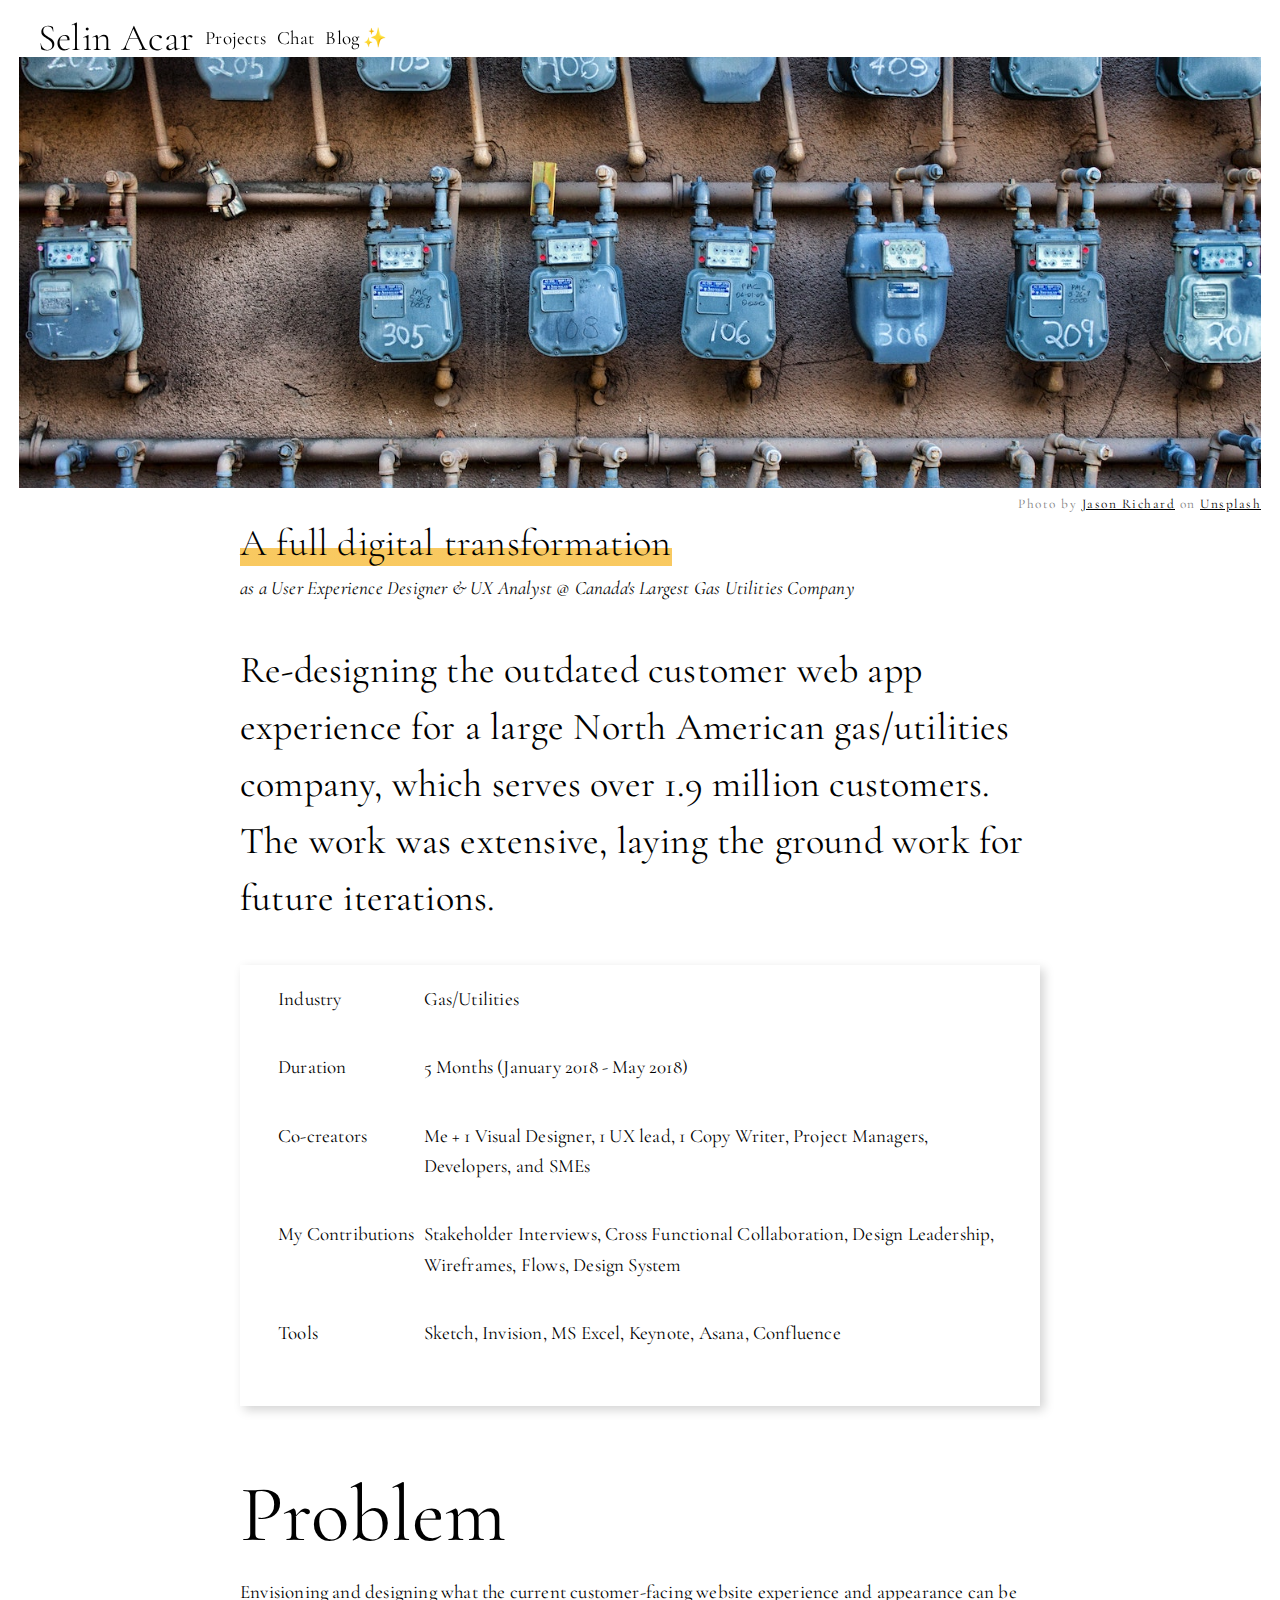
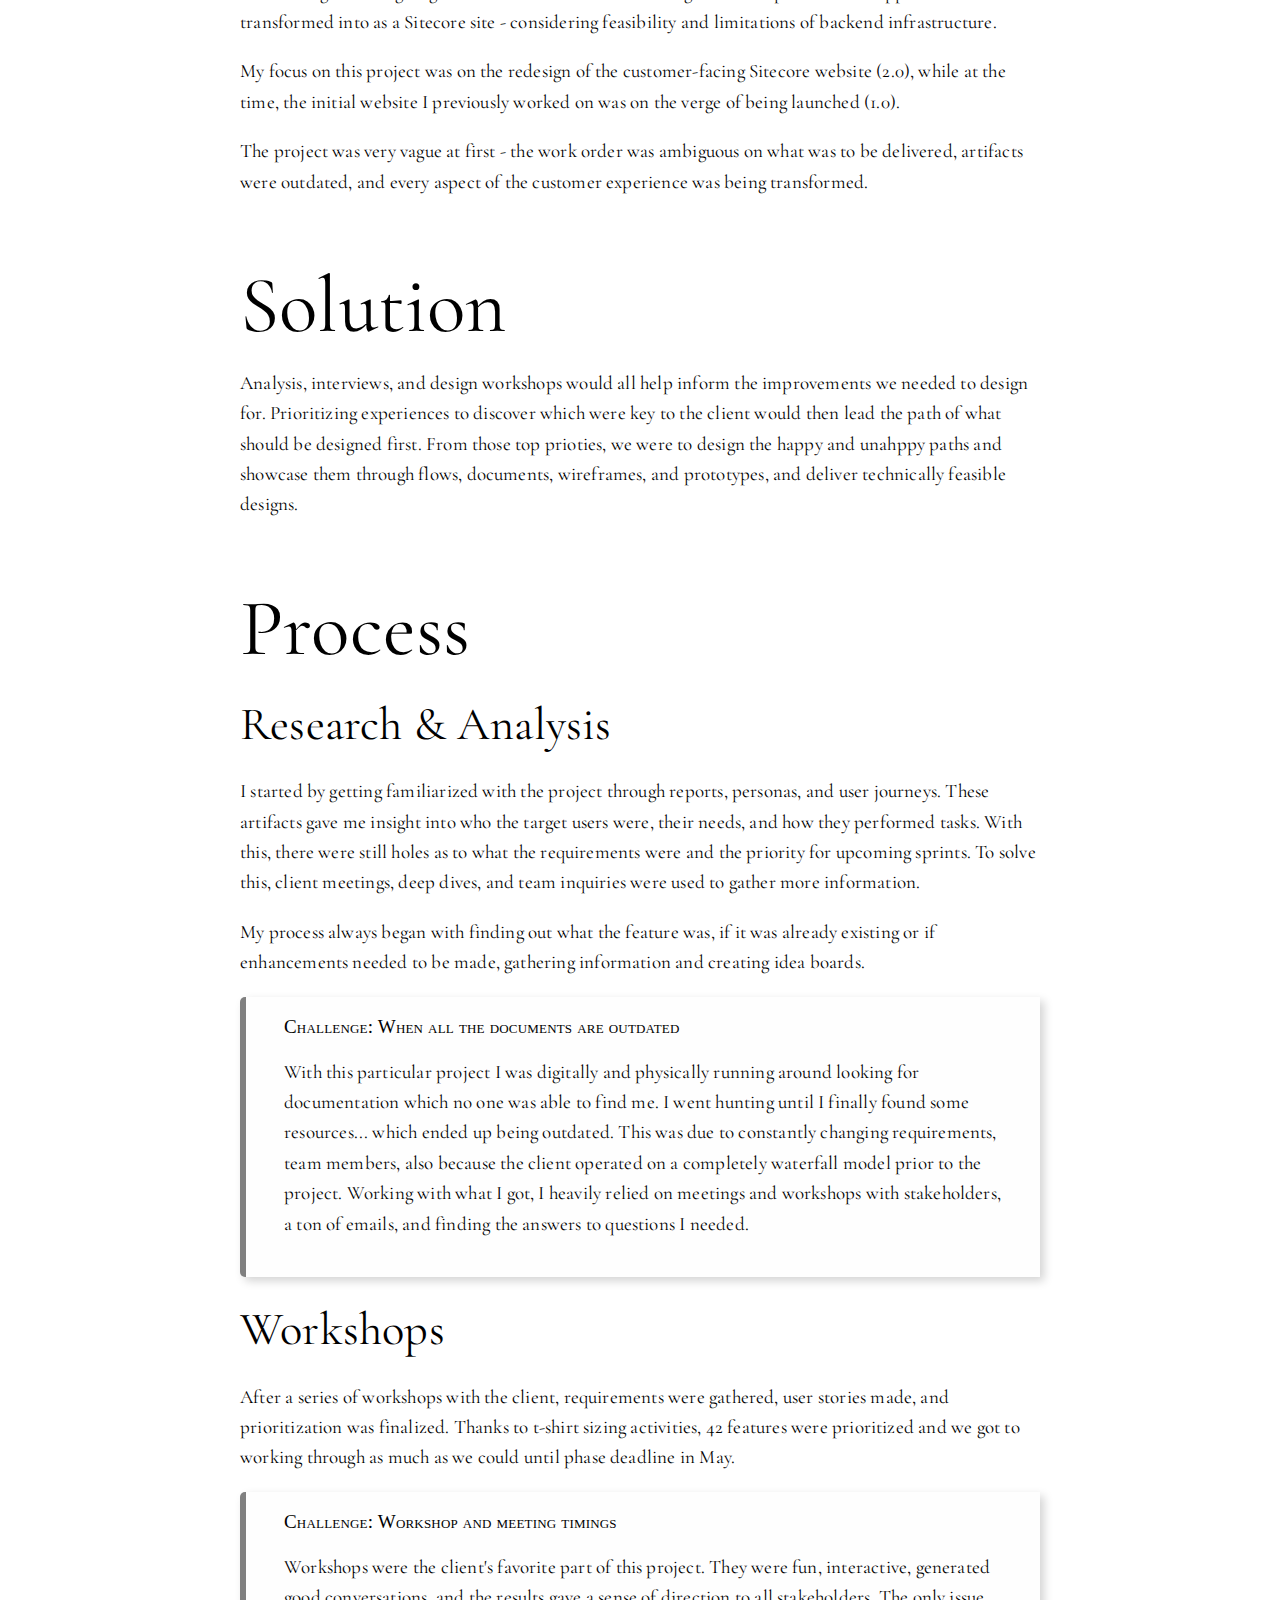
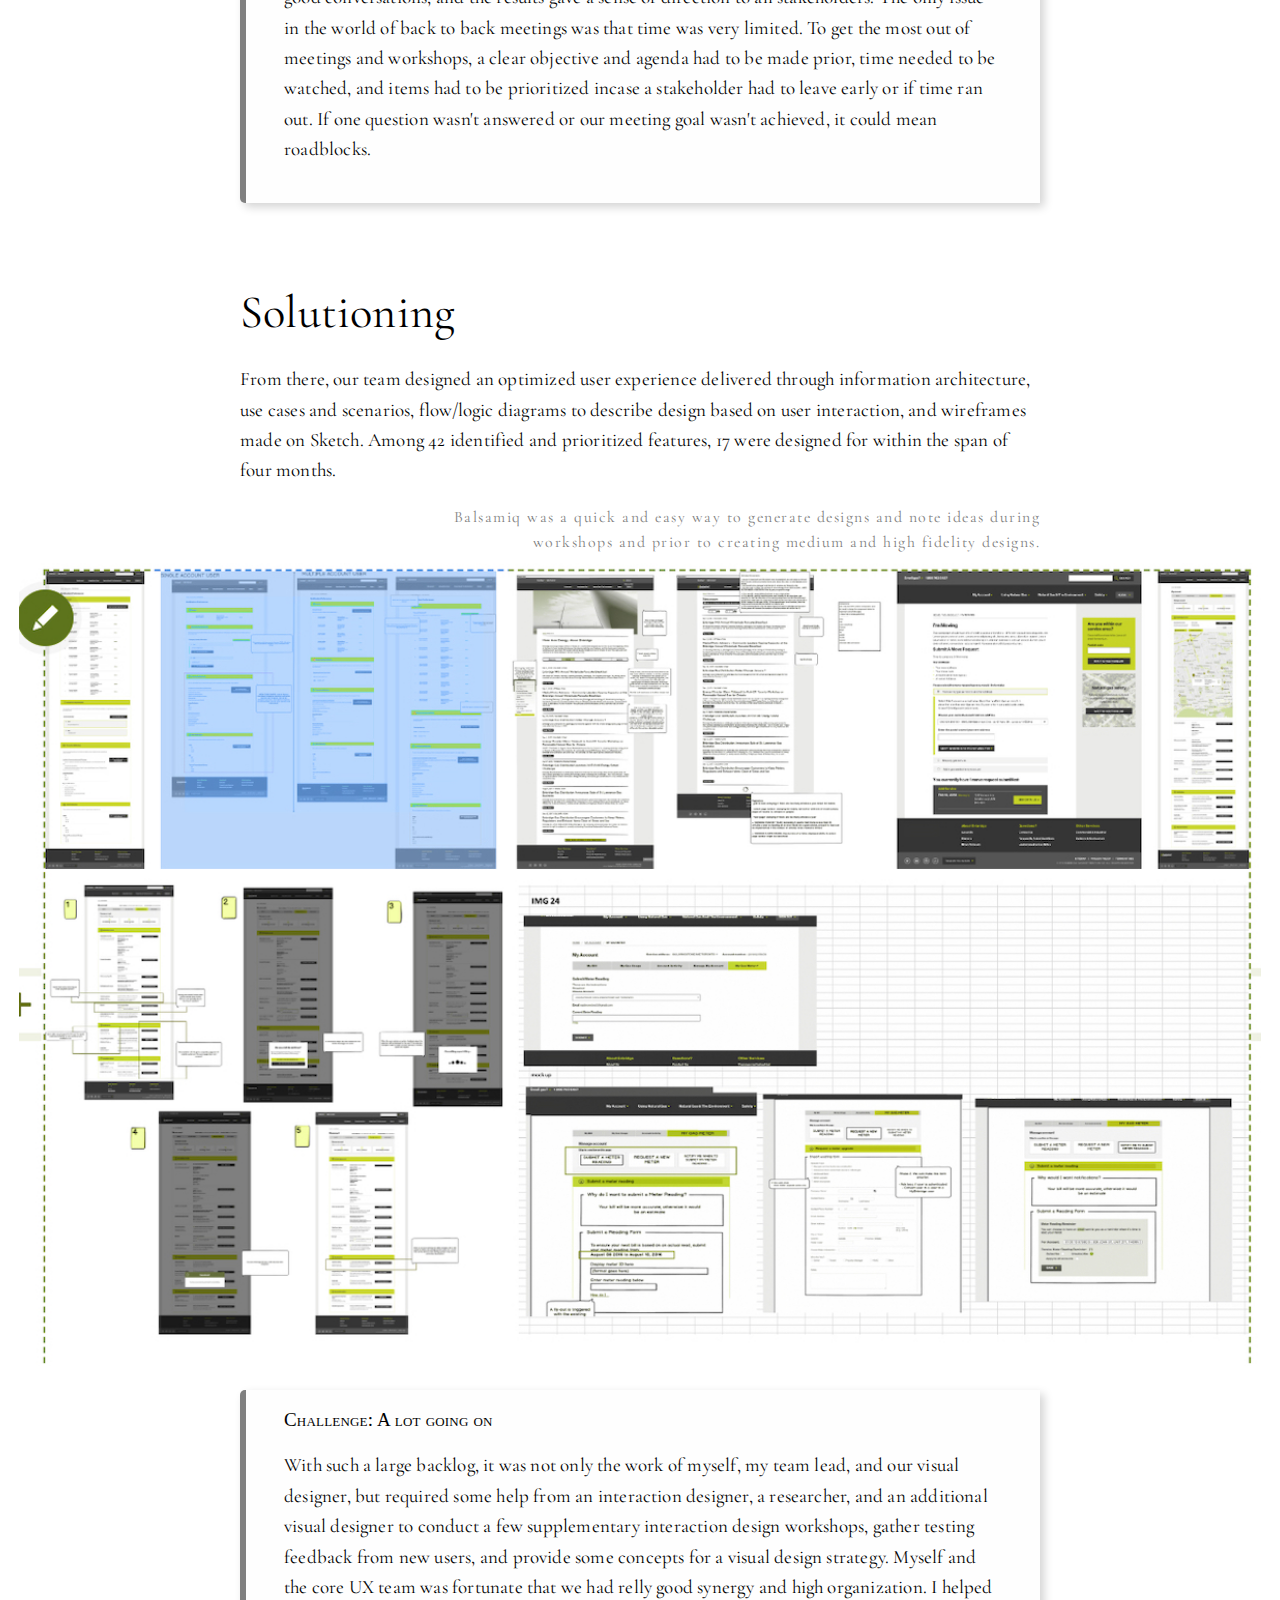
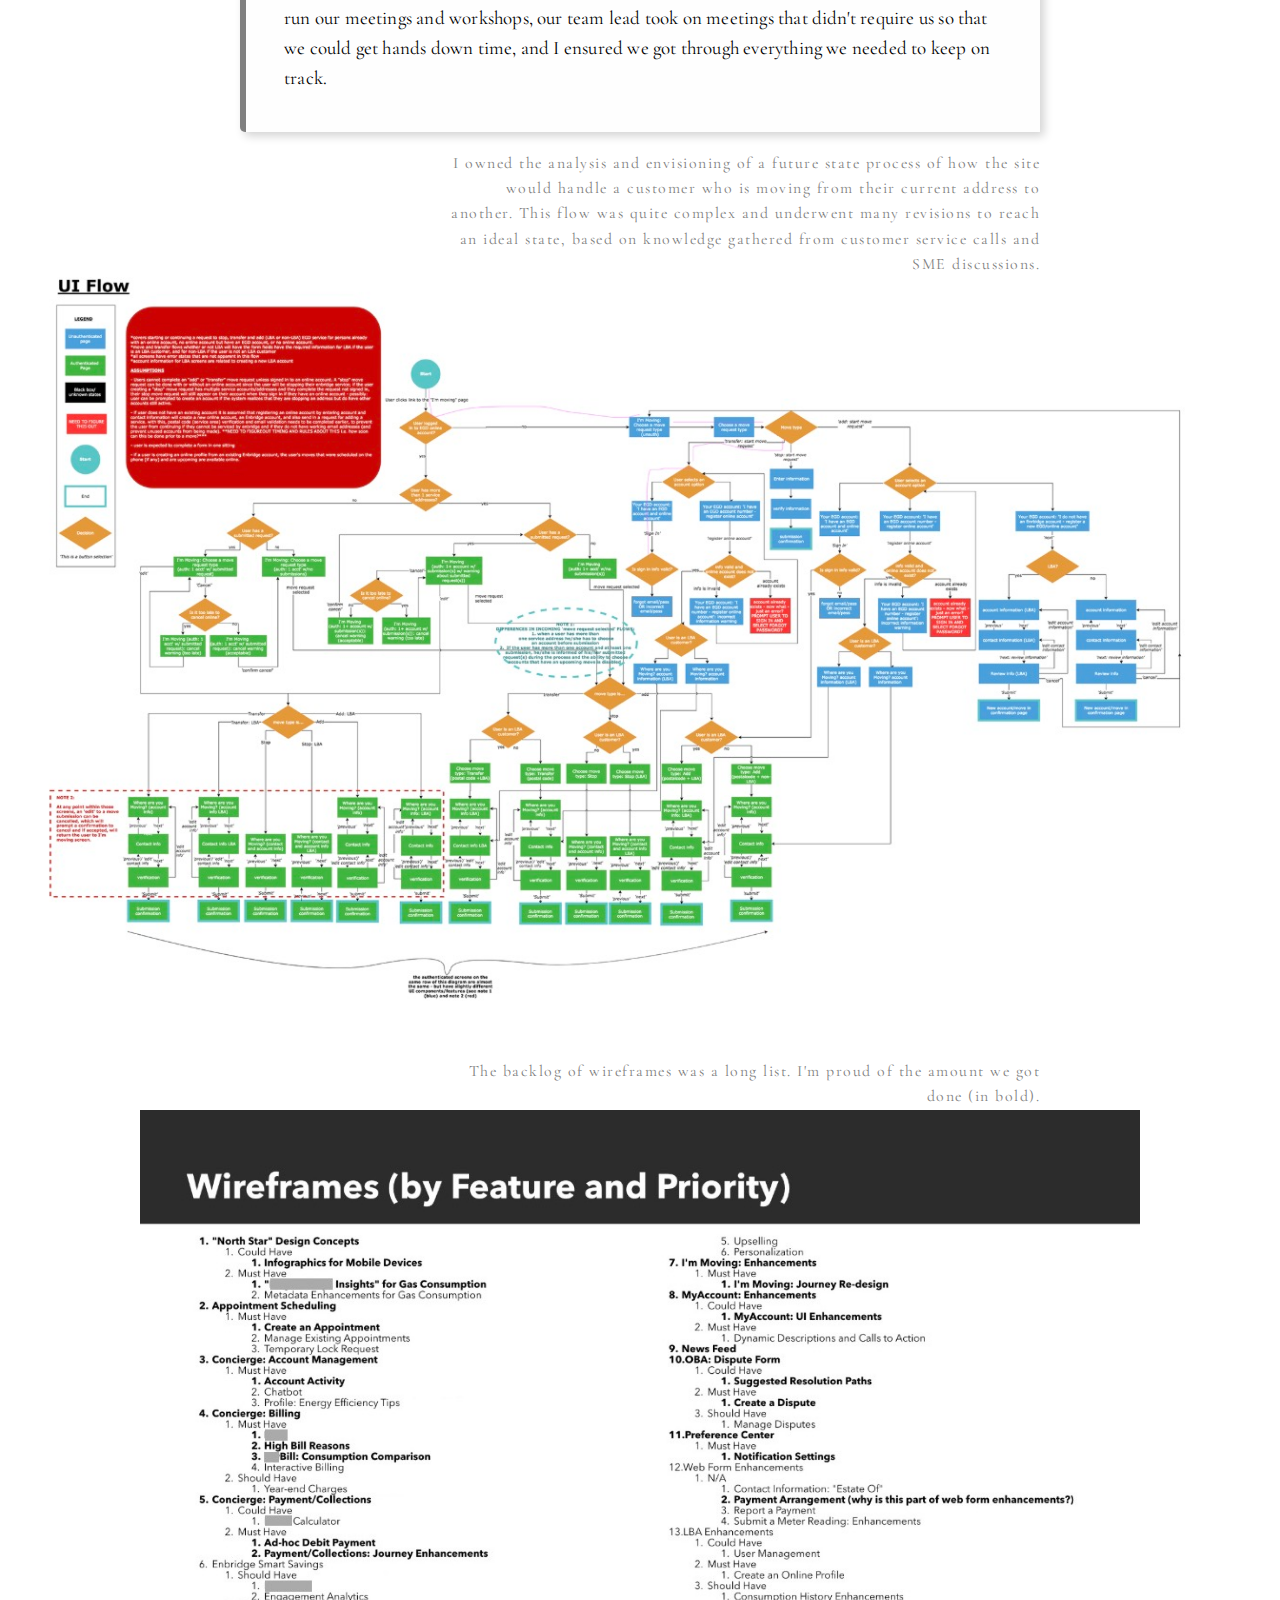
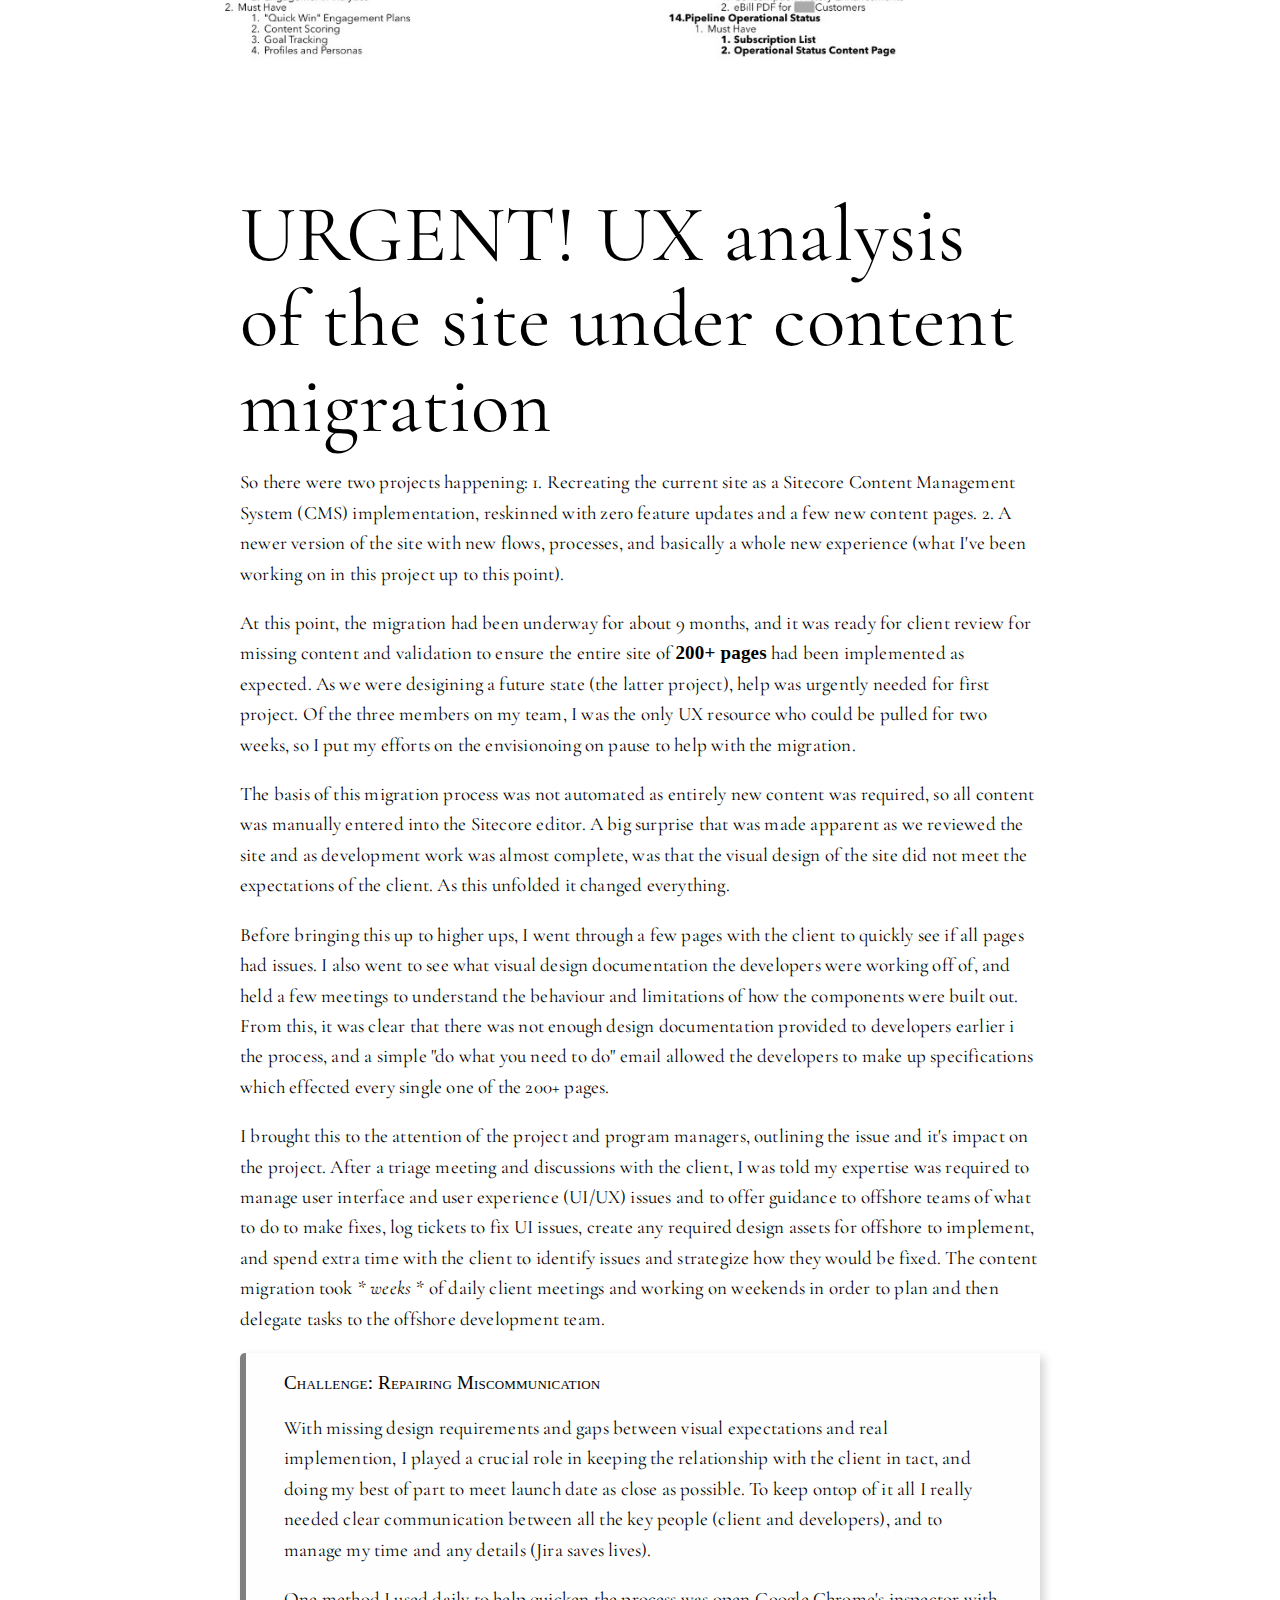
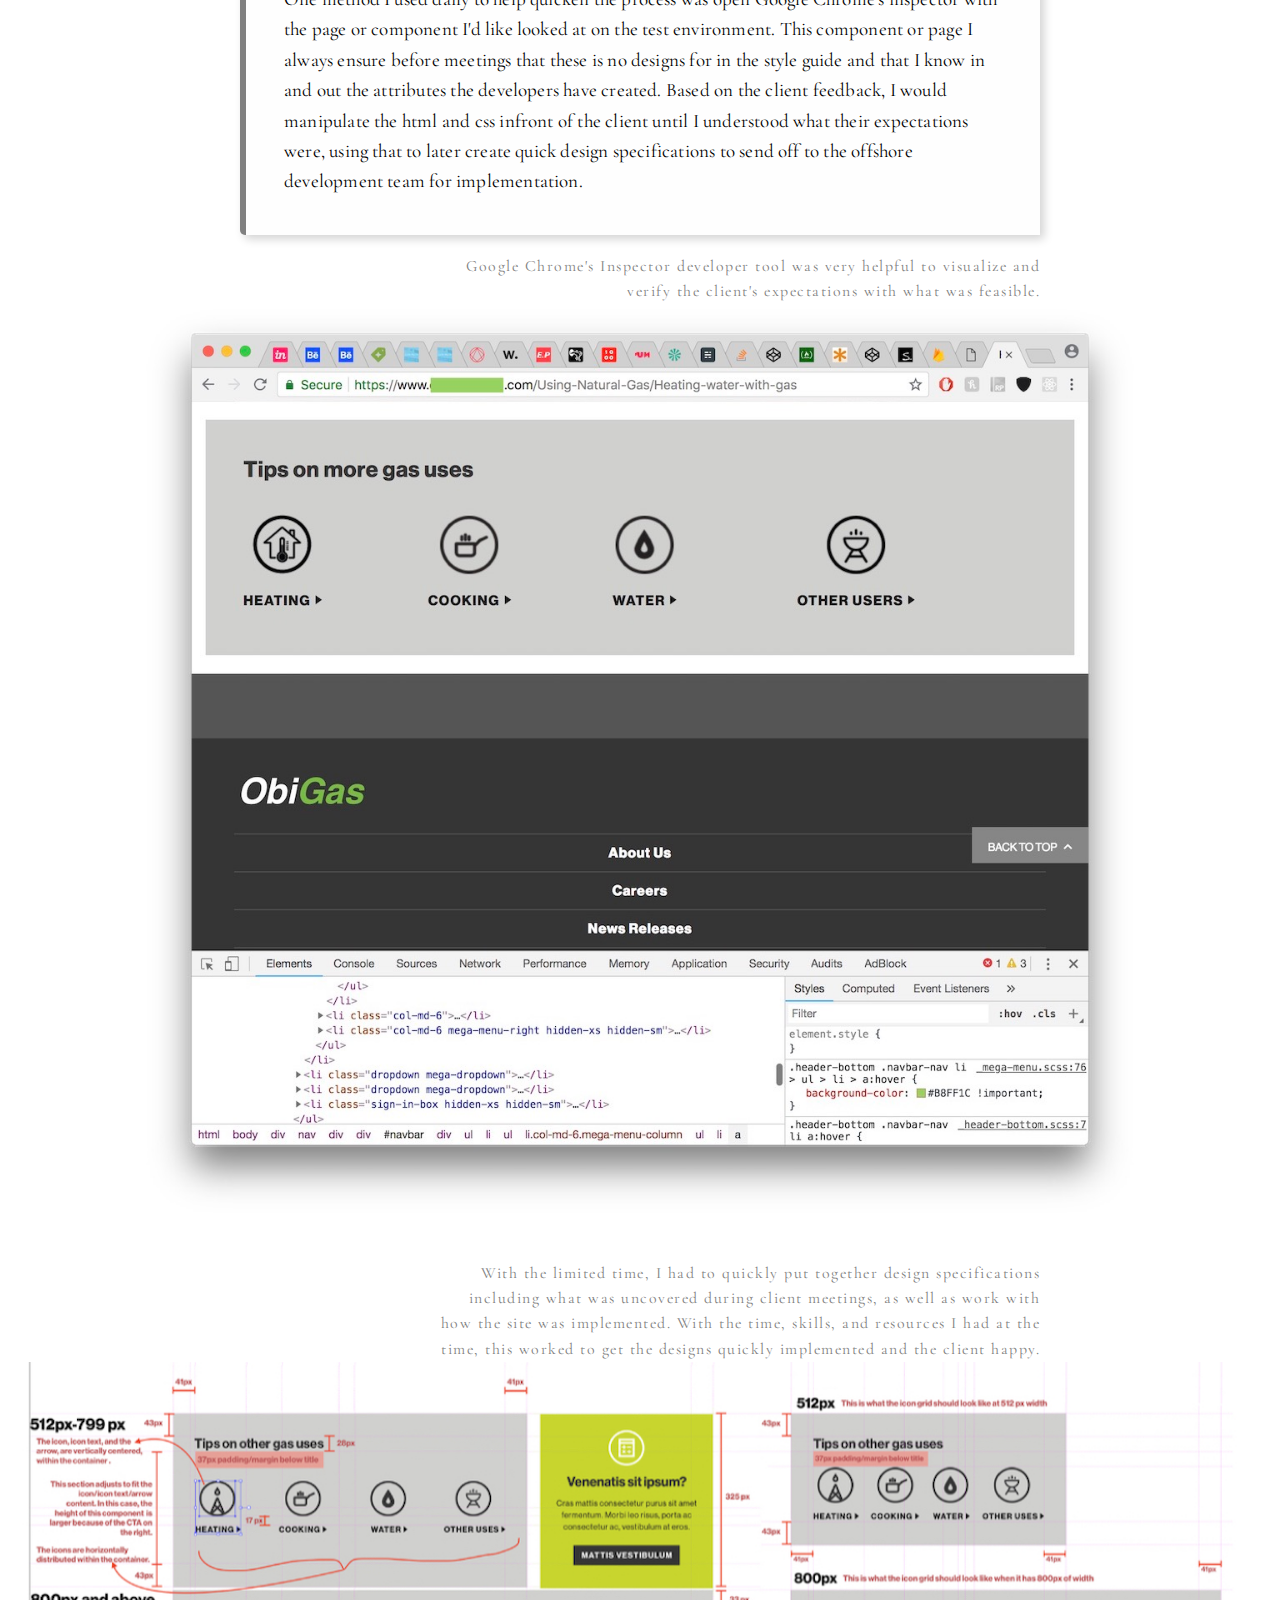
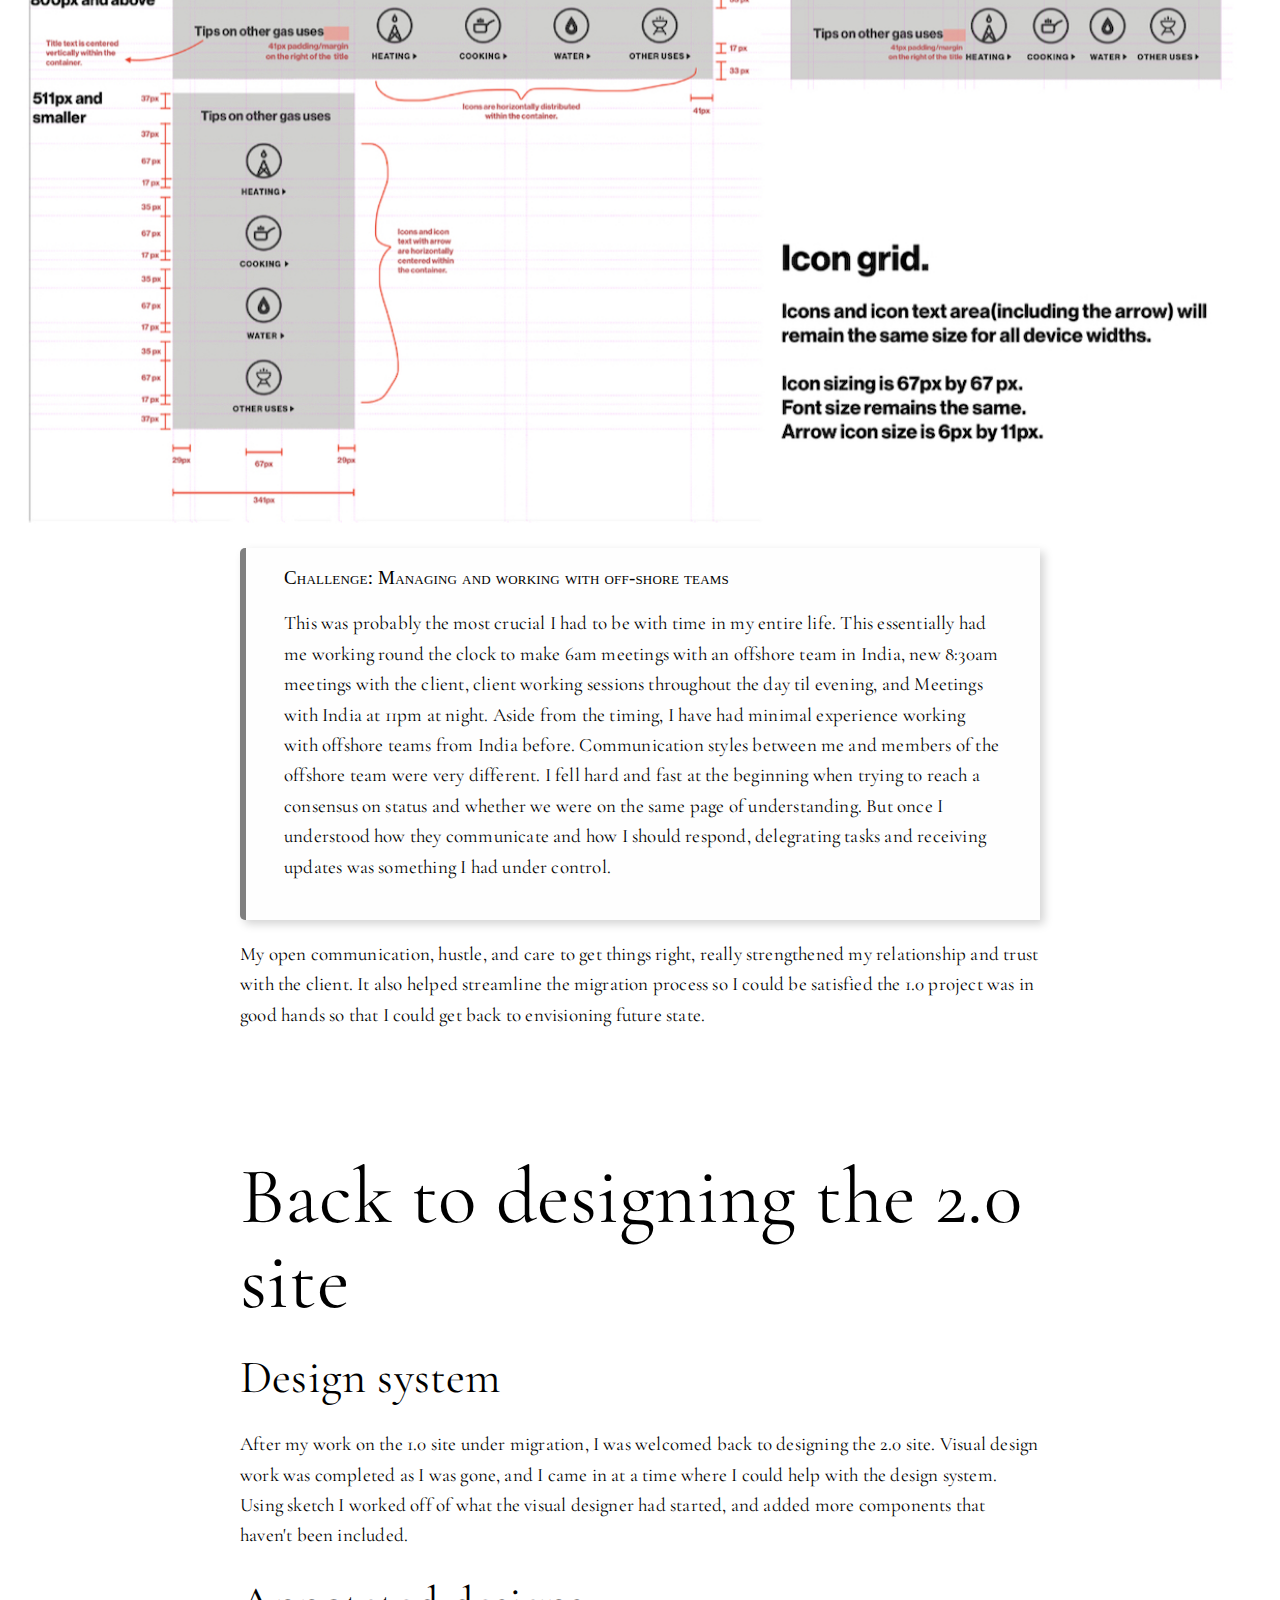
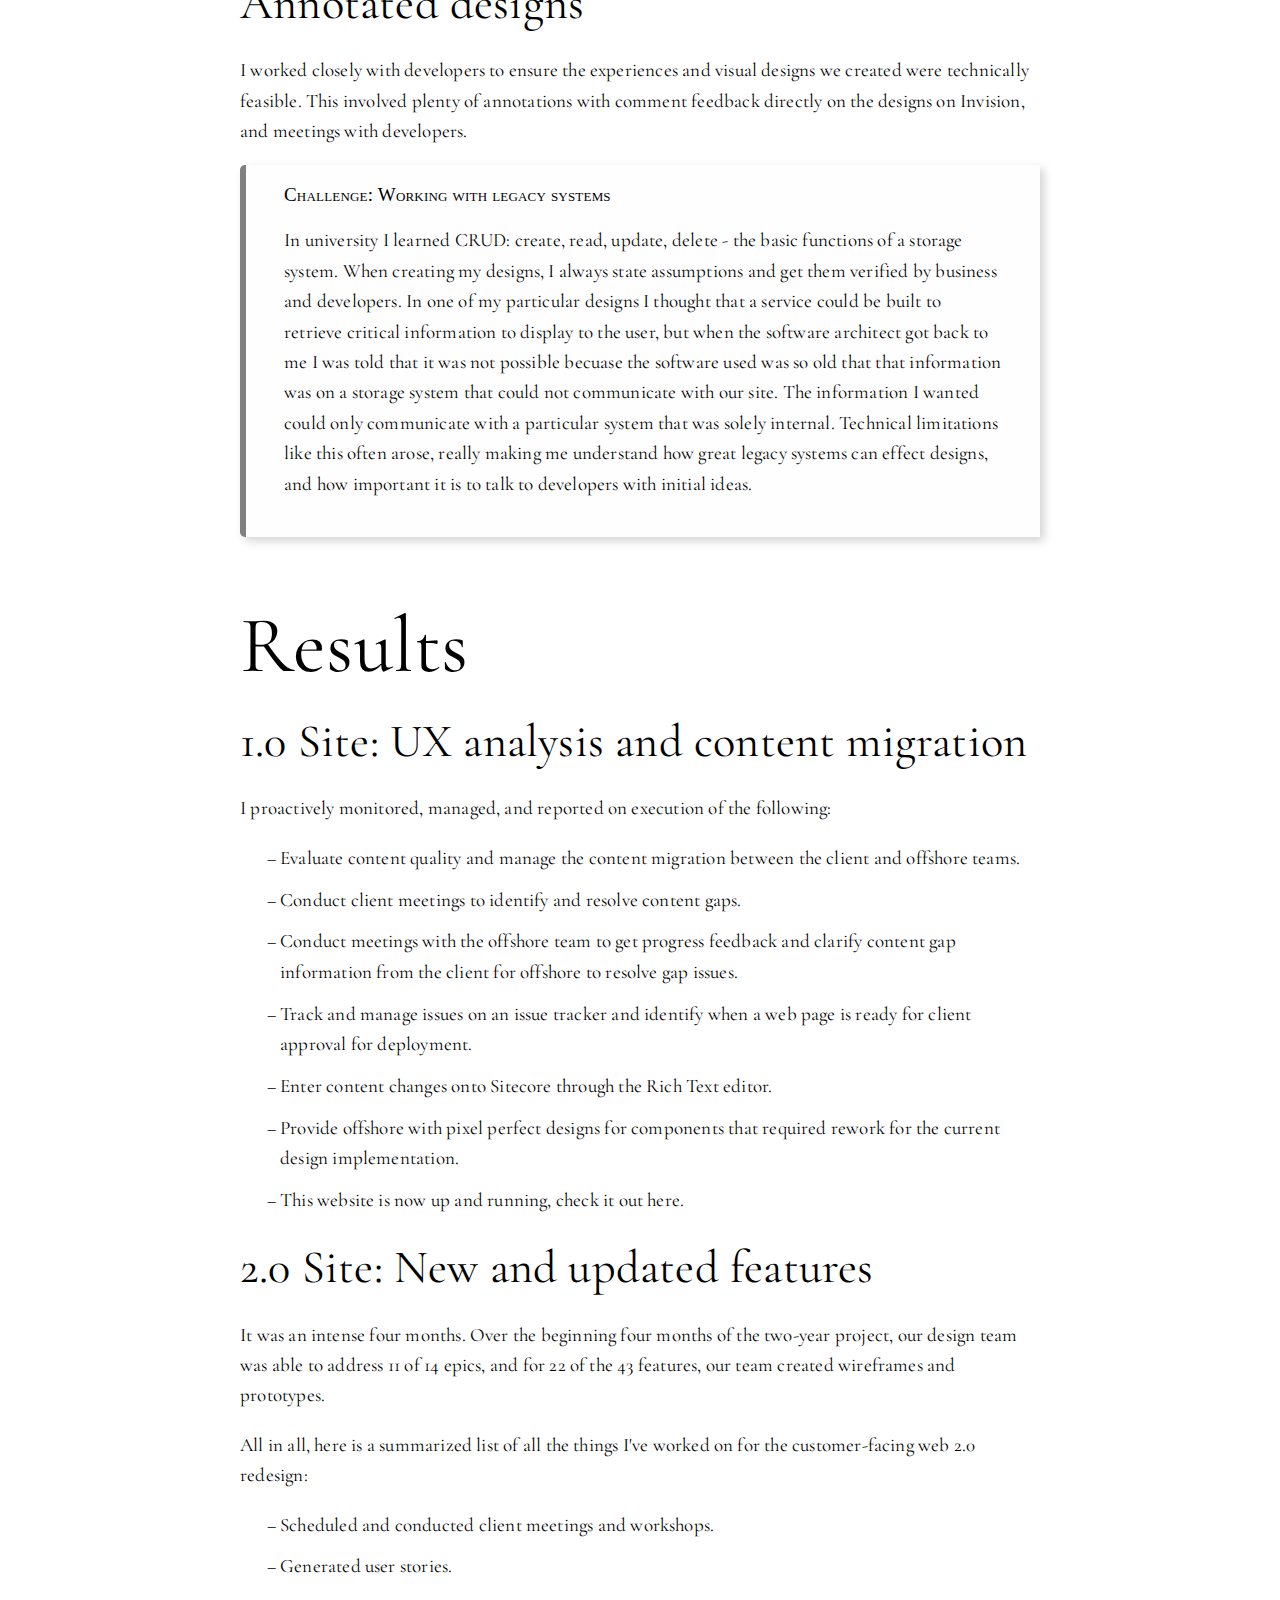
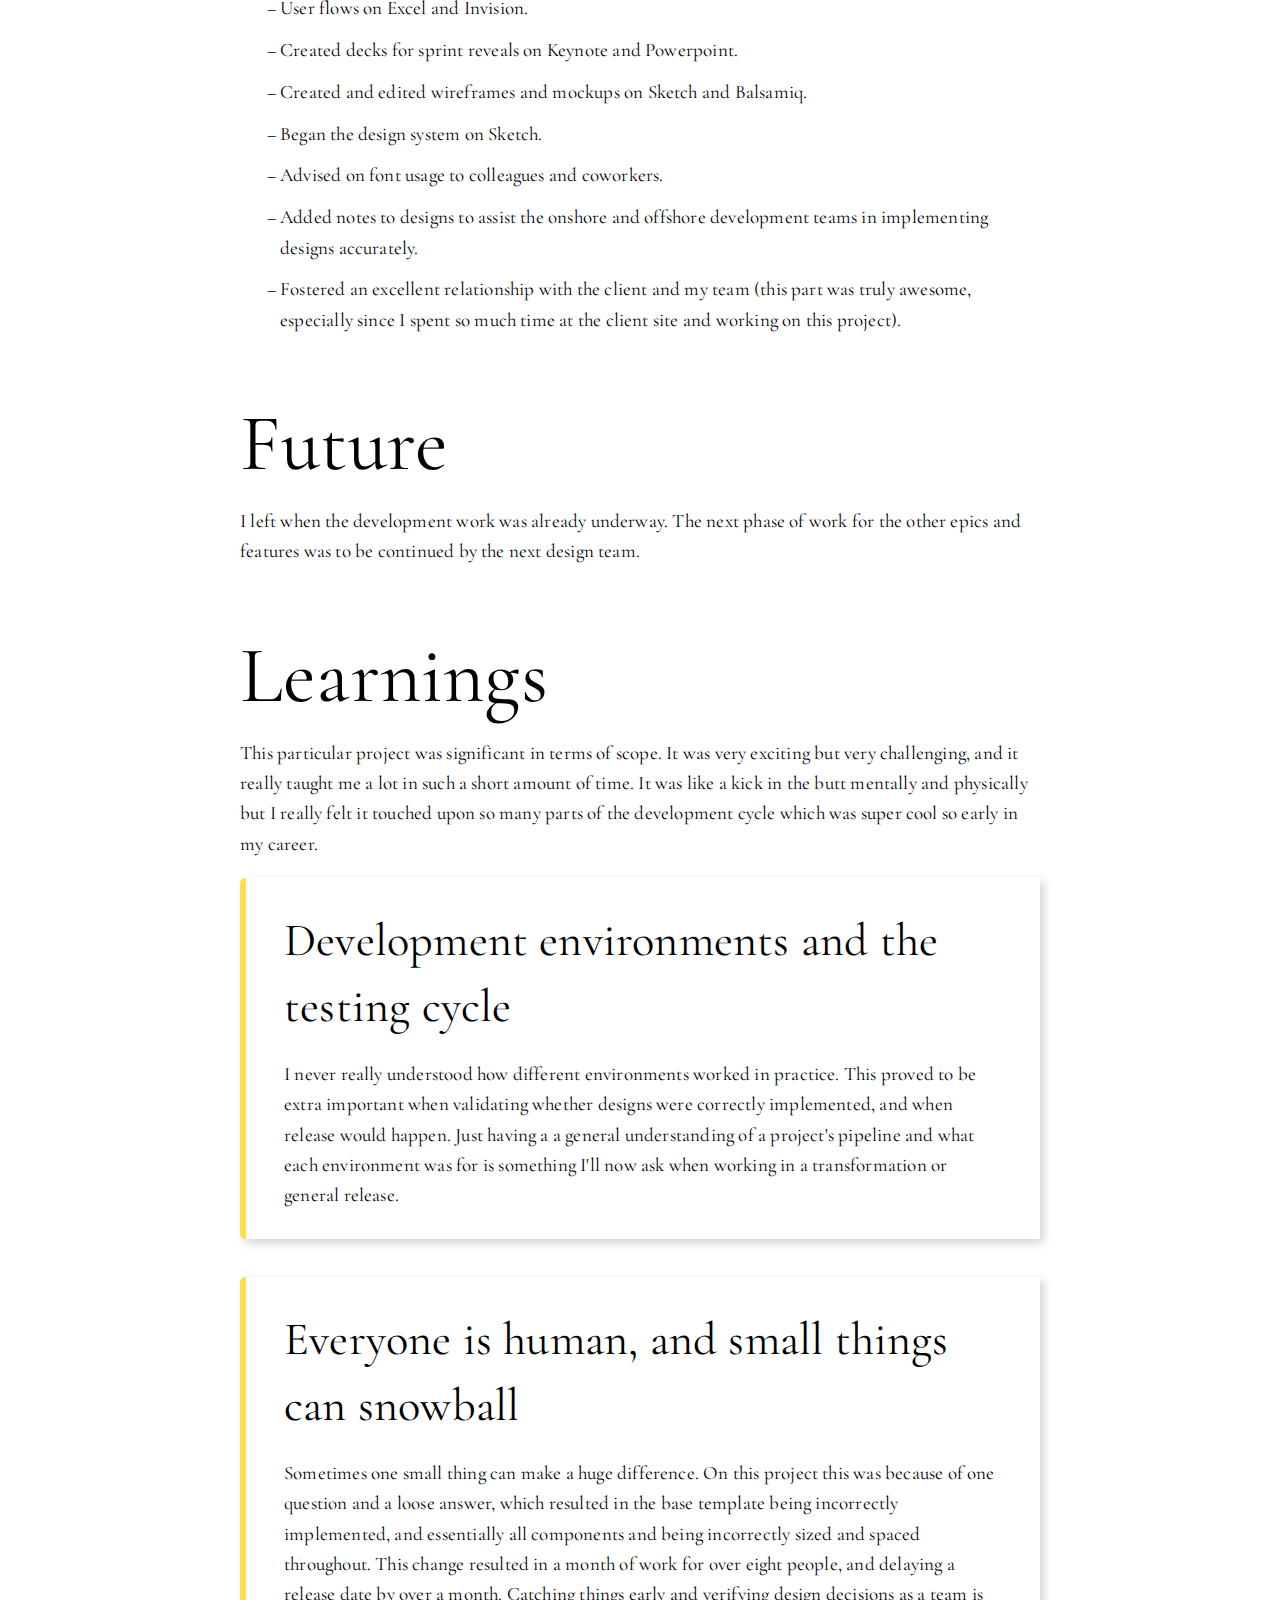
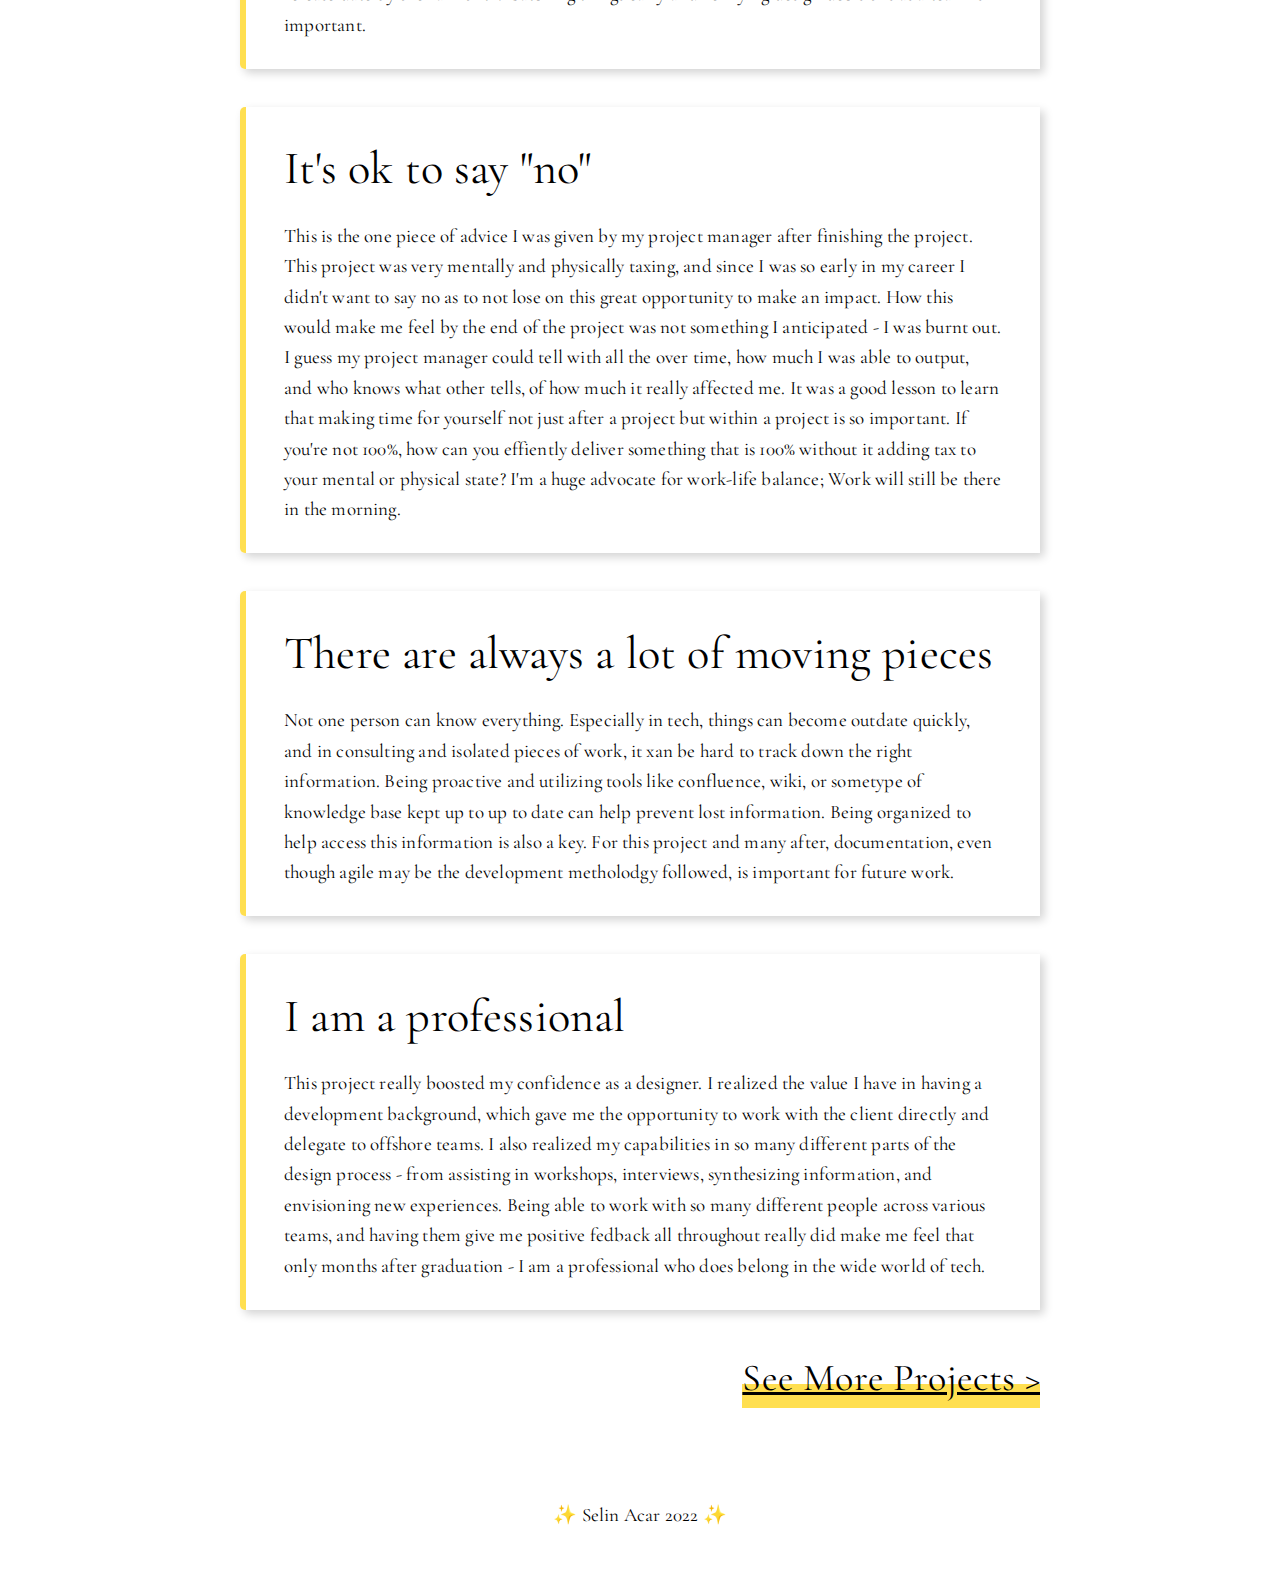
==== commit 900fba6d: "Update 2018-gasutilities.html" ====
--- a/2018-gasutilities.html
+++ b/2018-gasutilities.html
@@ -36,7 +36,7 @@
     <dt>Co-creators</dt>
     <dd>Me + 1 Visual Designer, 1 UX lead, 1 Copy Writer, Project Managers, Developers, and SMEs</dd>
     <dt>My Contributions</dt>
-    <dd>Stakeholder Interviews, Cross Functional Collaboration, Design Leadership, Wireframes, Flows, Design System Creation</dd>
+    <dd>Stakeholder Interviews, Cross Functional Collaboration, Design Leadership, Wireframes, Flows, Design System</dd>
     <dt>Tools</dt>
     <dd>Sketch, Invision, MS Excel, Keynote, Asana, Confluence</dd>
    </dl>
@@ -86,8 +86,9 @@
 <div class="container-narrow">
     <small>The backlog of wireframes was a long list. I'm proud of the amount we got done (in bold).</small>
 </div>
-<img class="project-image" src="assets/2018-gasutilities/work-done.jpg" alt="list of the wireframe backlog.">
-
+<div class="container-wide">
+    <img class="project-image" src="assets/2018-gasutilities/work-done.jpg" alt="list of the wireframe backlog.">
+</div>
 <div class="container-narrow">
     <h2>URGENT! UX analysis of the site under content migration</h2>
     <p>So there were two projects happening: 1. Recreating the current site as a Sitecore Content Management System (CMS) implementation, reskinned with zero feature updates and a few new content pages. 2. A newer version of the site with new flows, processes, and basically a whole new experience (what I've been working on in this project up to this point).</p>
@@ -117,11 +118,14 @@
     </div>
 
     <p>My open communication, hustle, and care to get things right, really strengthened my relationship and trust with the client. It also helped streamline the migration process so I could be satisfied the 1.0 project was in good hands so that I could get back to envisioning future state. </p>
-
-    <h3>Solutioning: Design system</h3>
+    </div>
+</div>
+<div class="container-narrow">
+    <h2>Back to designing the 2.0 site</h2>
+    <h3>Design system</h3>
     <p>After my work on the 1.0 site under migration, I was welcomed back to designing the 2.0 site. Visual design work was completed as I was gone, and I came in at a time where I could help with the design system. Using sketch I worked off of what the visual designer had started, and added more components that haven't been included.</p>
 
-    <h3>Solutioning: Annotating designs</h3>
+    <h3>Annotated designs</h3>
     <p>I worked closely with developers to ensure the experiences and visual designs we created were technically feasible. This involved plenty of annotations with comment feedback directly on the designs on Invision, and meetings with developers.</p>
 
     <div class="challenge">
--- a/style.css
+++ b/style.css
@@ -65,6 +65,9 @@
     margin: 0;
     text-align: center;
 }
+
+.description{ font: 2rem/3rem 'Cormorant Garamond', serif; }
+
 p{ line-height: 1.6rem; }
 b, strong{ font-family: 'Cormorant Garamond SemiBold'; }
 a{ color: black; }
@@ -179,7 +182,7 @@
     margin: 0 .6rem 0 0;
     line-height: 2rem;
 }
-#navbar li a{ font-size: 0.7rem;
+#navbar li a{ font-size: 0.8rem;
 }@media only screen and (min-width: 600px) {
     #navbar li a{ font-size: 1rem; }
 }
@@ -249,8 +252,6 @@
     float: right;
 }
 
-.description{ font: 2rem/3rem 'Cormorant Garamond', serif; }
-
 details {
     margin-bottom: 0.5rem;
     overflow: hidden;
@@ -309,8 +310,8 @@
 .role:before{ content: "as a "; }
 
 .secondaryinfo{
-     letter-spacing: .05rem;
-     font-size: .9rem;
+     letter-spacing: 0.05rem;
+     font-size: 0.9rem;
      display: flex;
      flex-direction: column;
      align-items: flex-start;
@@ -489,15 +490,6 @@
         display: inline;
     }
 }
-.intro-component h2 .emphasis{
-    display: none;
-}@media only screen and (min-width: 1500px) {
-    .intro-component h2 .emphasis{
-        display: inline;
-        font: italic 1.5vw/0 'Cormorant Garamond', serif;
-        /* content: "an Accenture + Microsoft venture";*/
-    }
-}
 .intro-component-description{ text-align: center; }
 .intro-component-large{ font-size: 1.5rem; }
 .intro-component-emphasis{
@@ -506,9 +498,7 @@
     font-style: italic;
     margin: 0;
 }@media only screen and (min-width: 1500px) {
-    .intro-component-emphasis{ display: none; }
-}
-
+}
 
 .funinfo-block{
     display: flex;
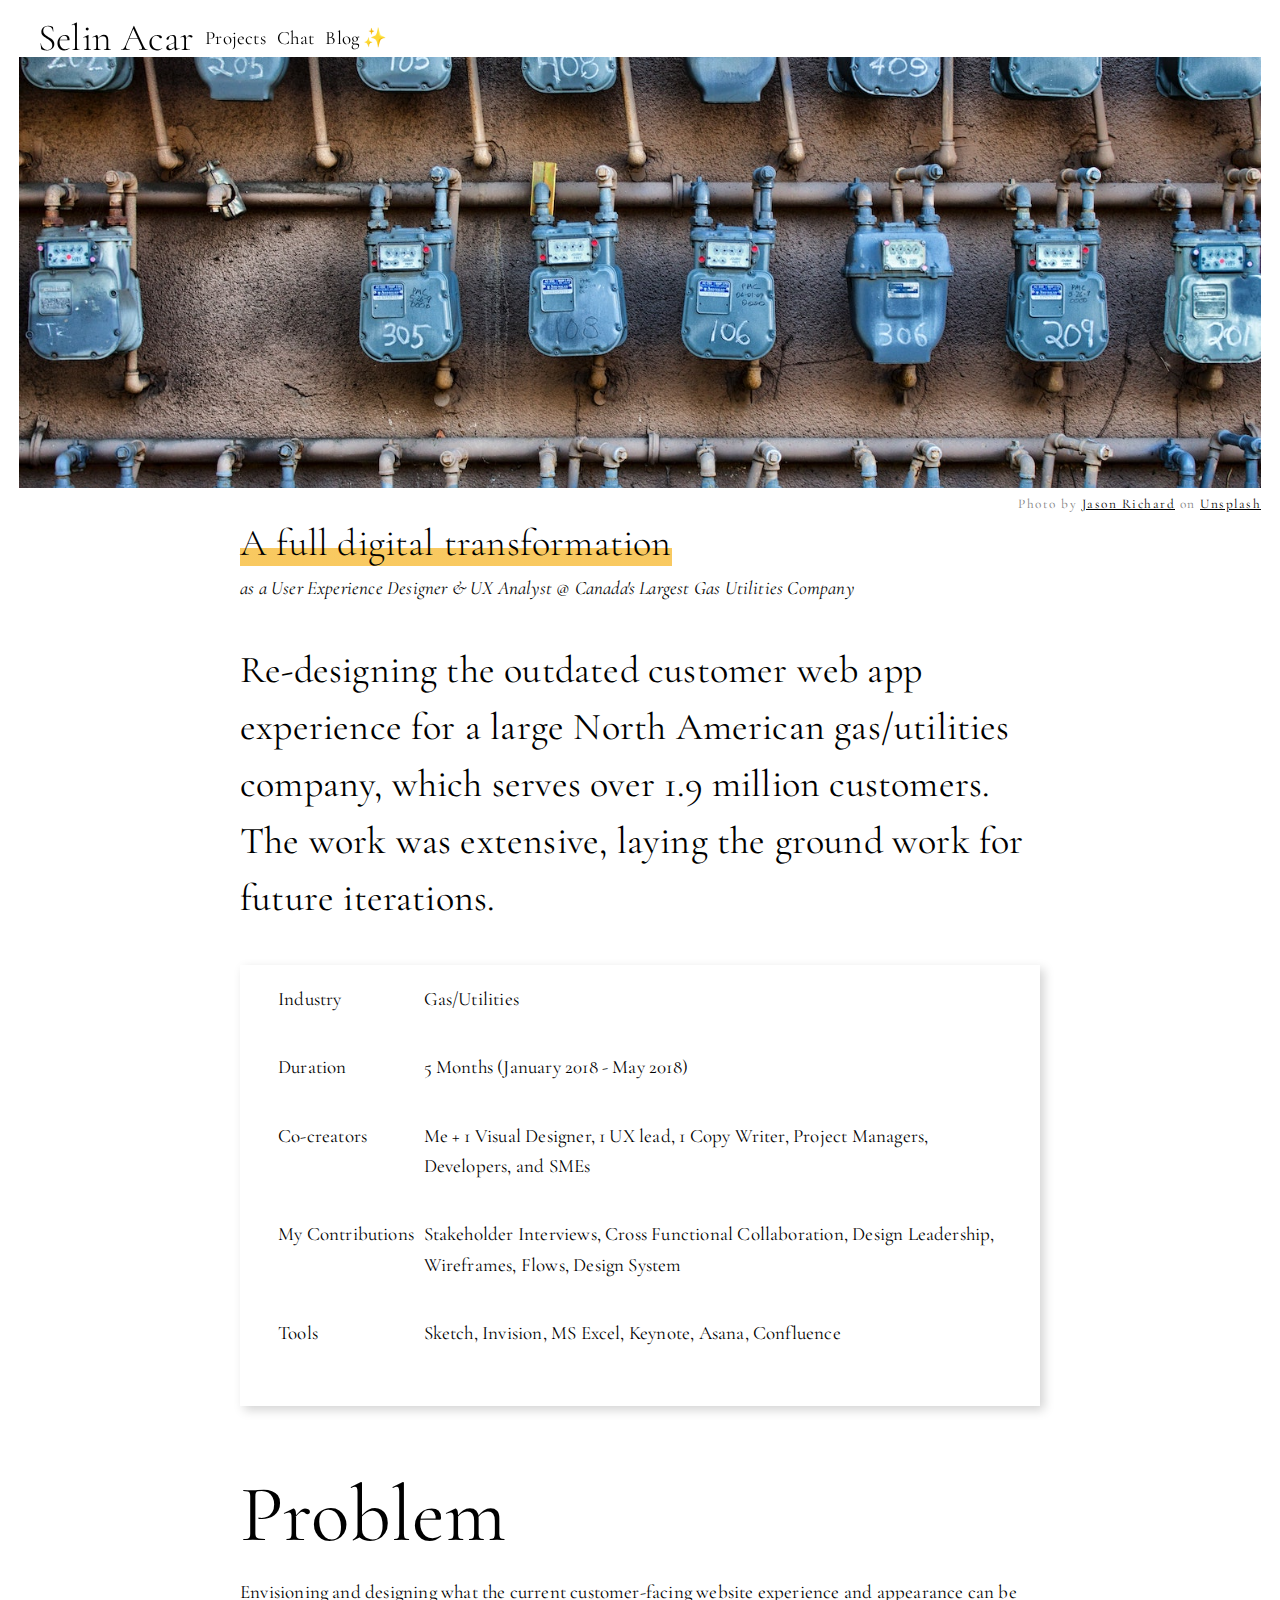
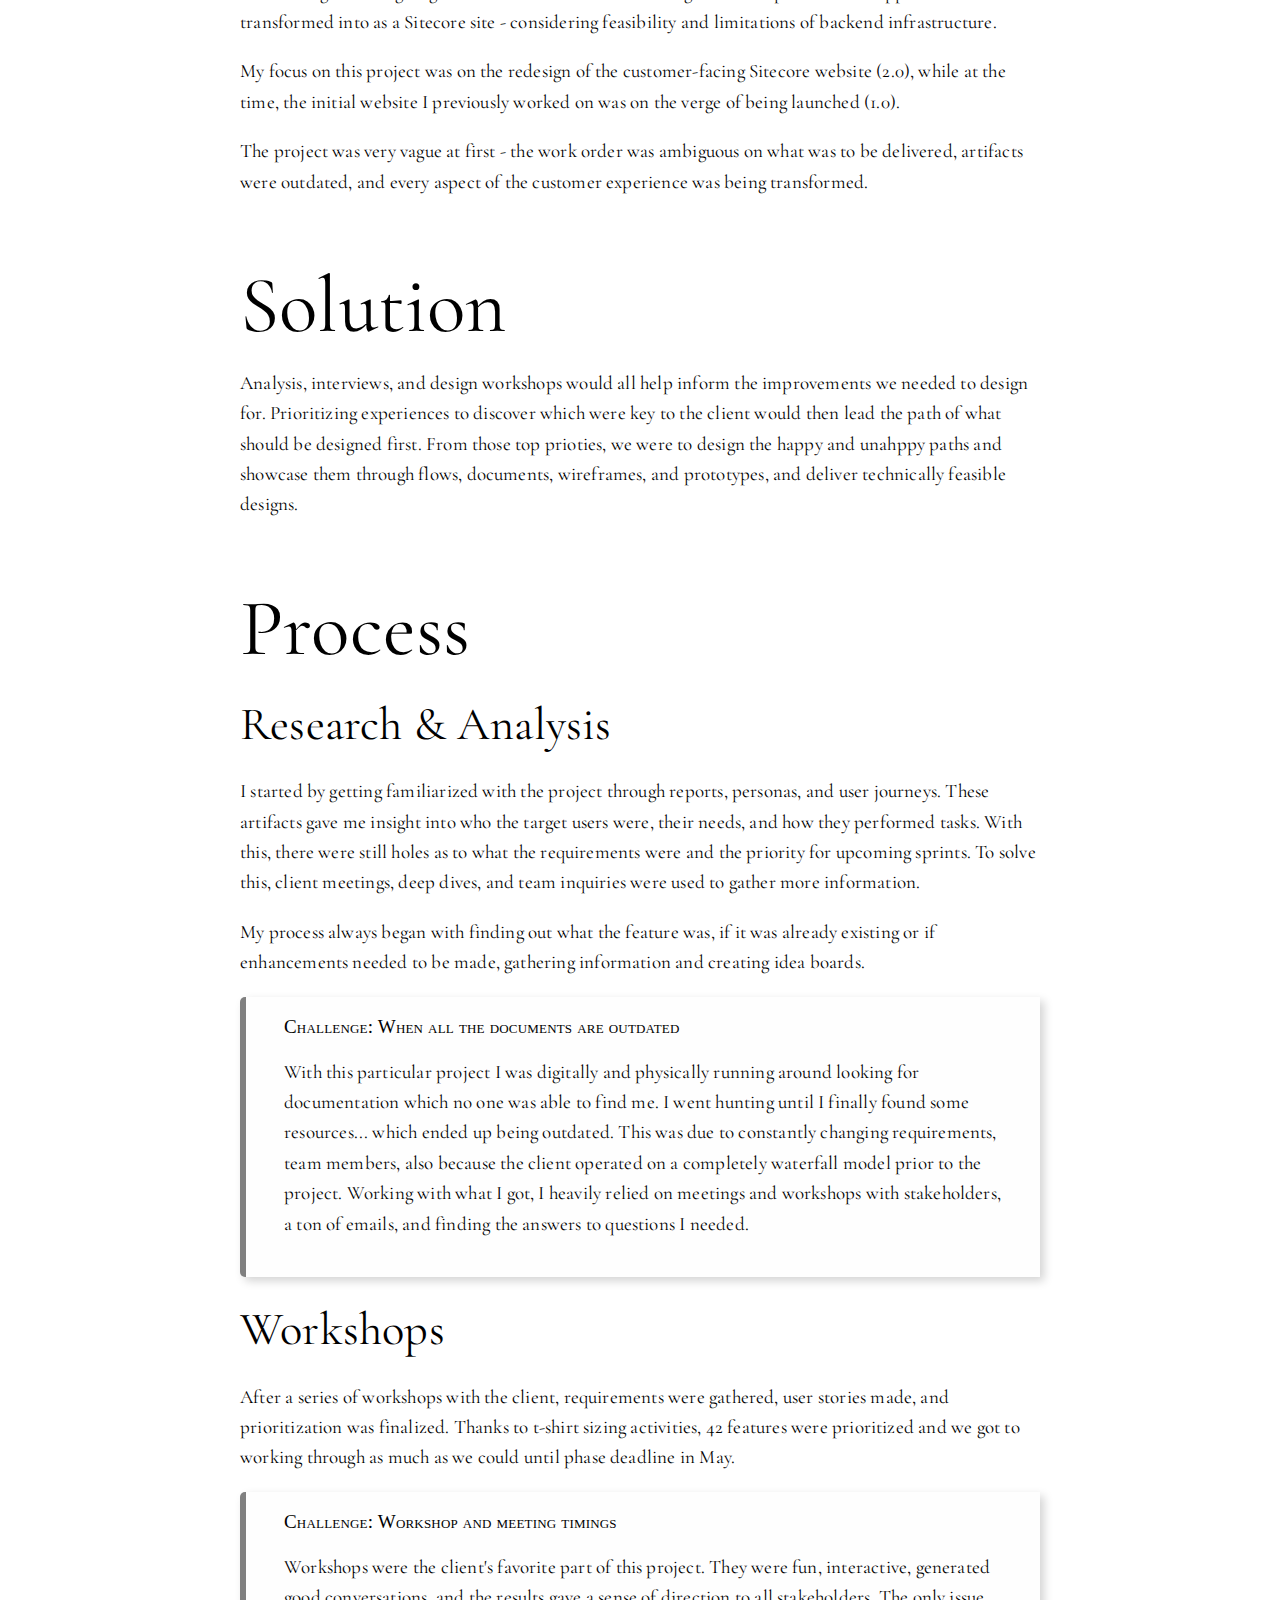
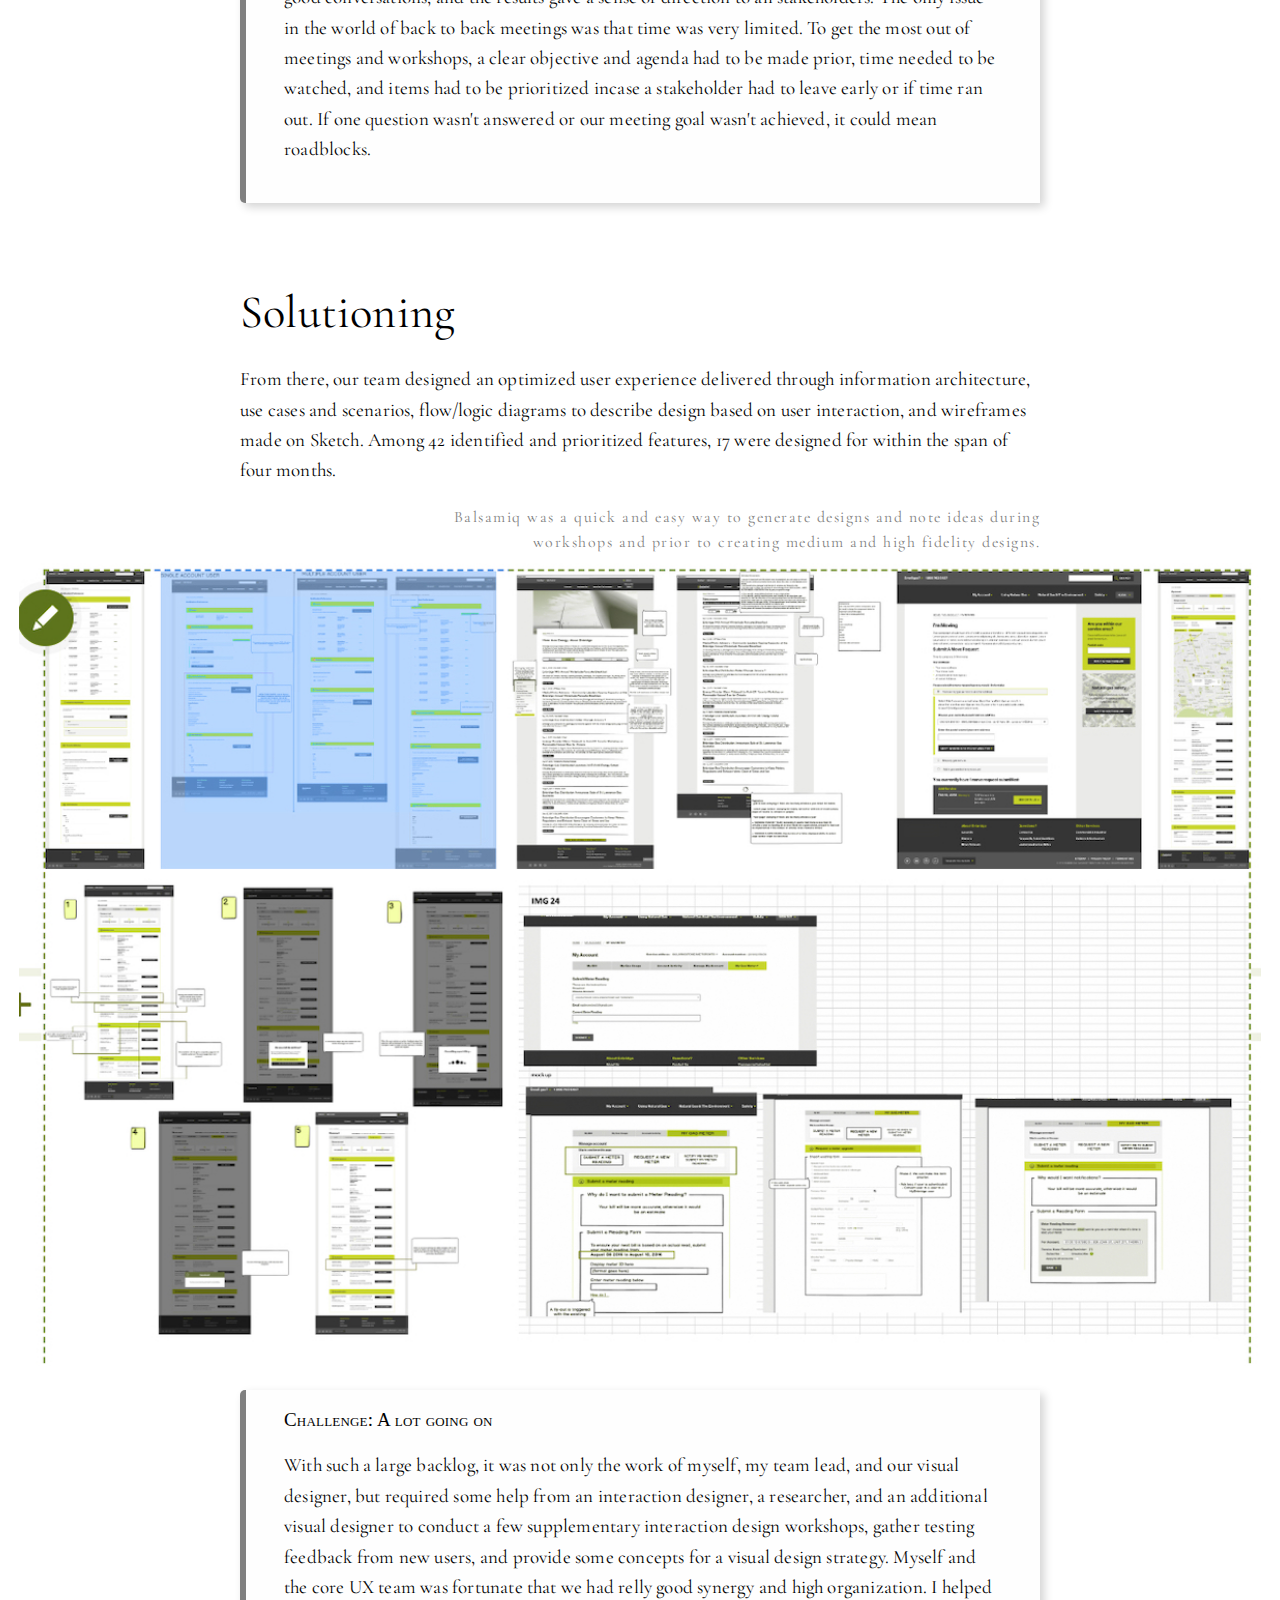
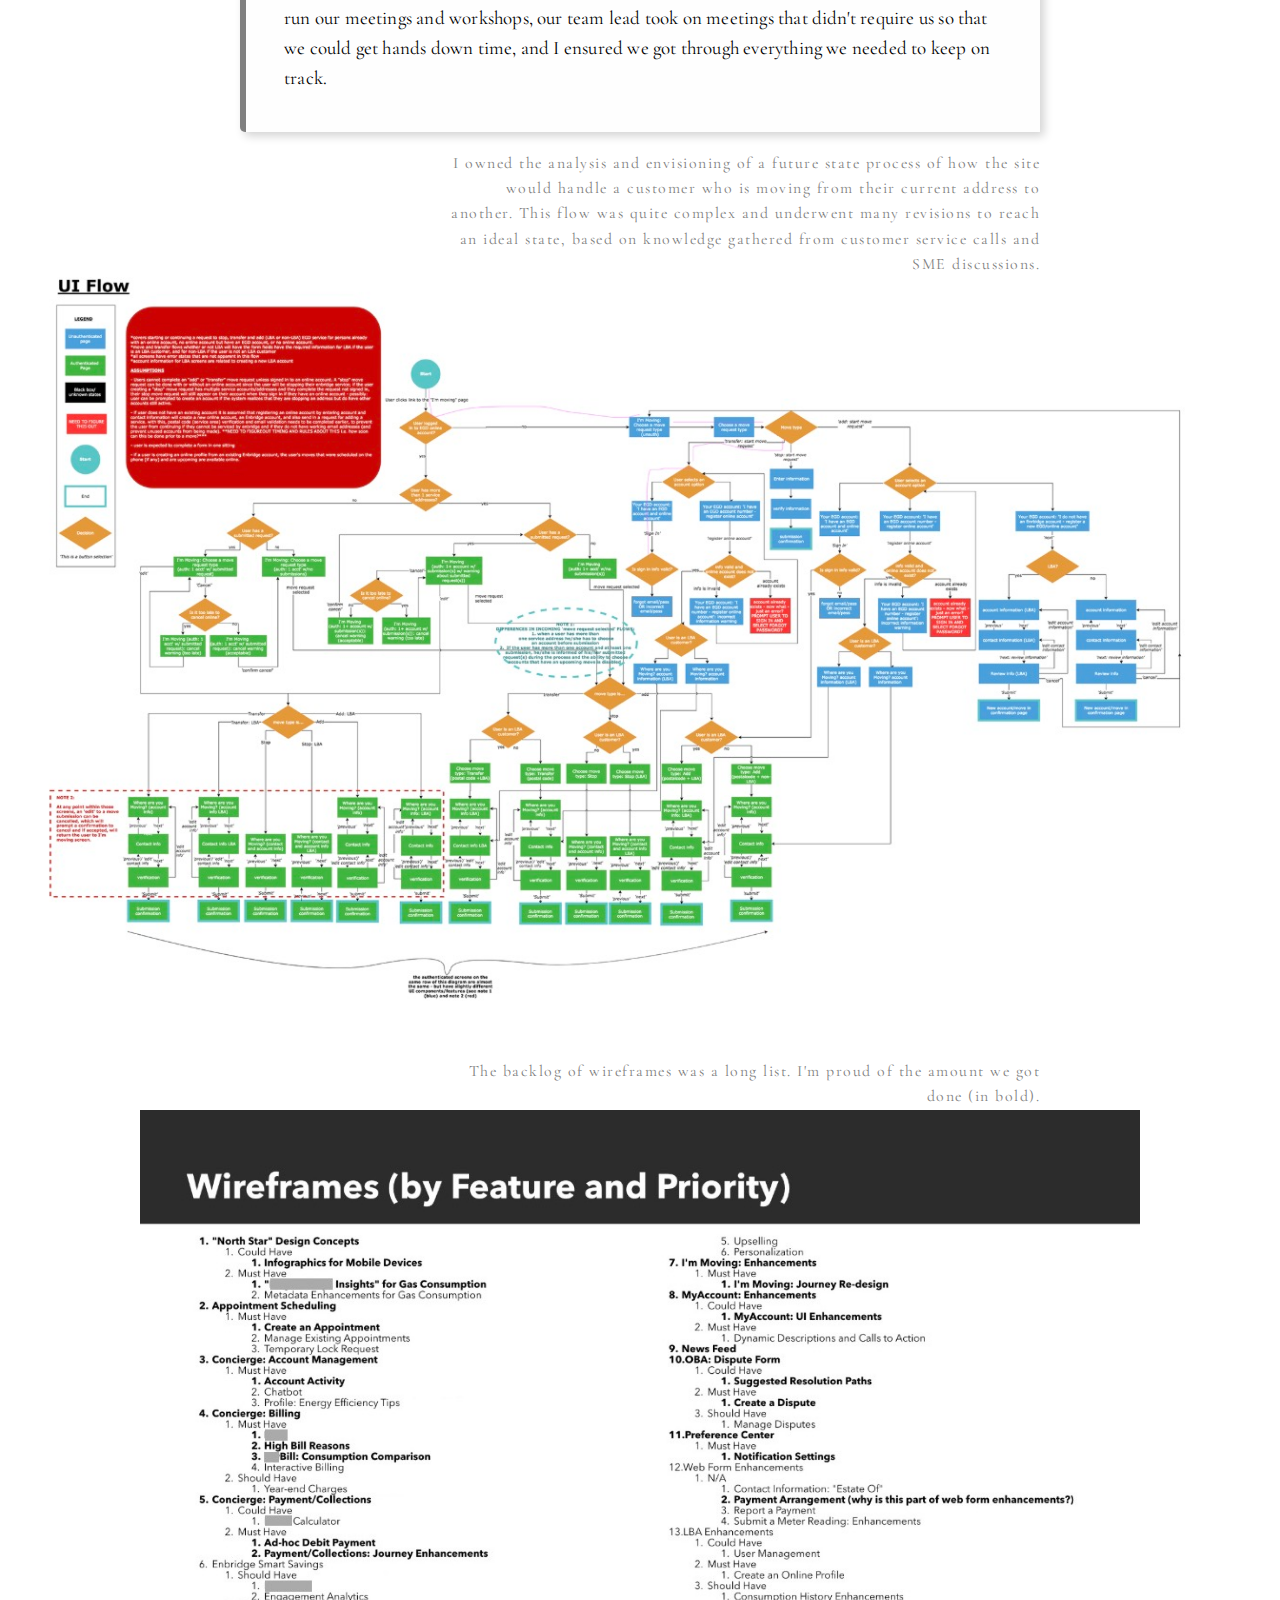
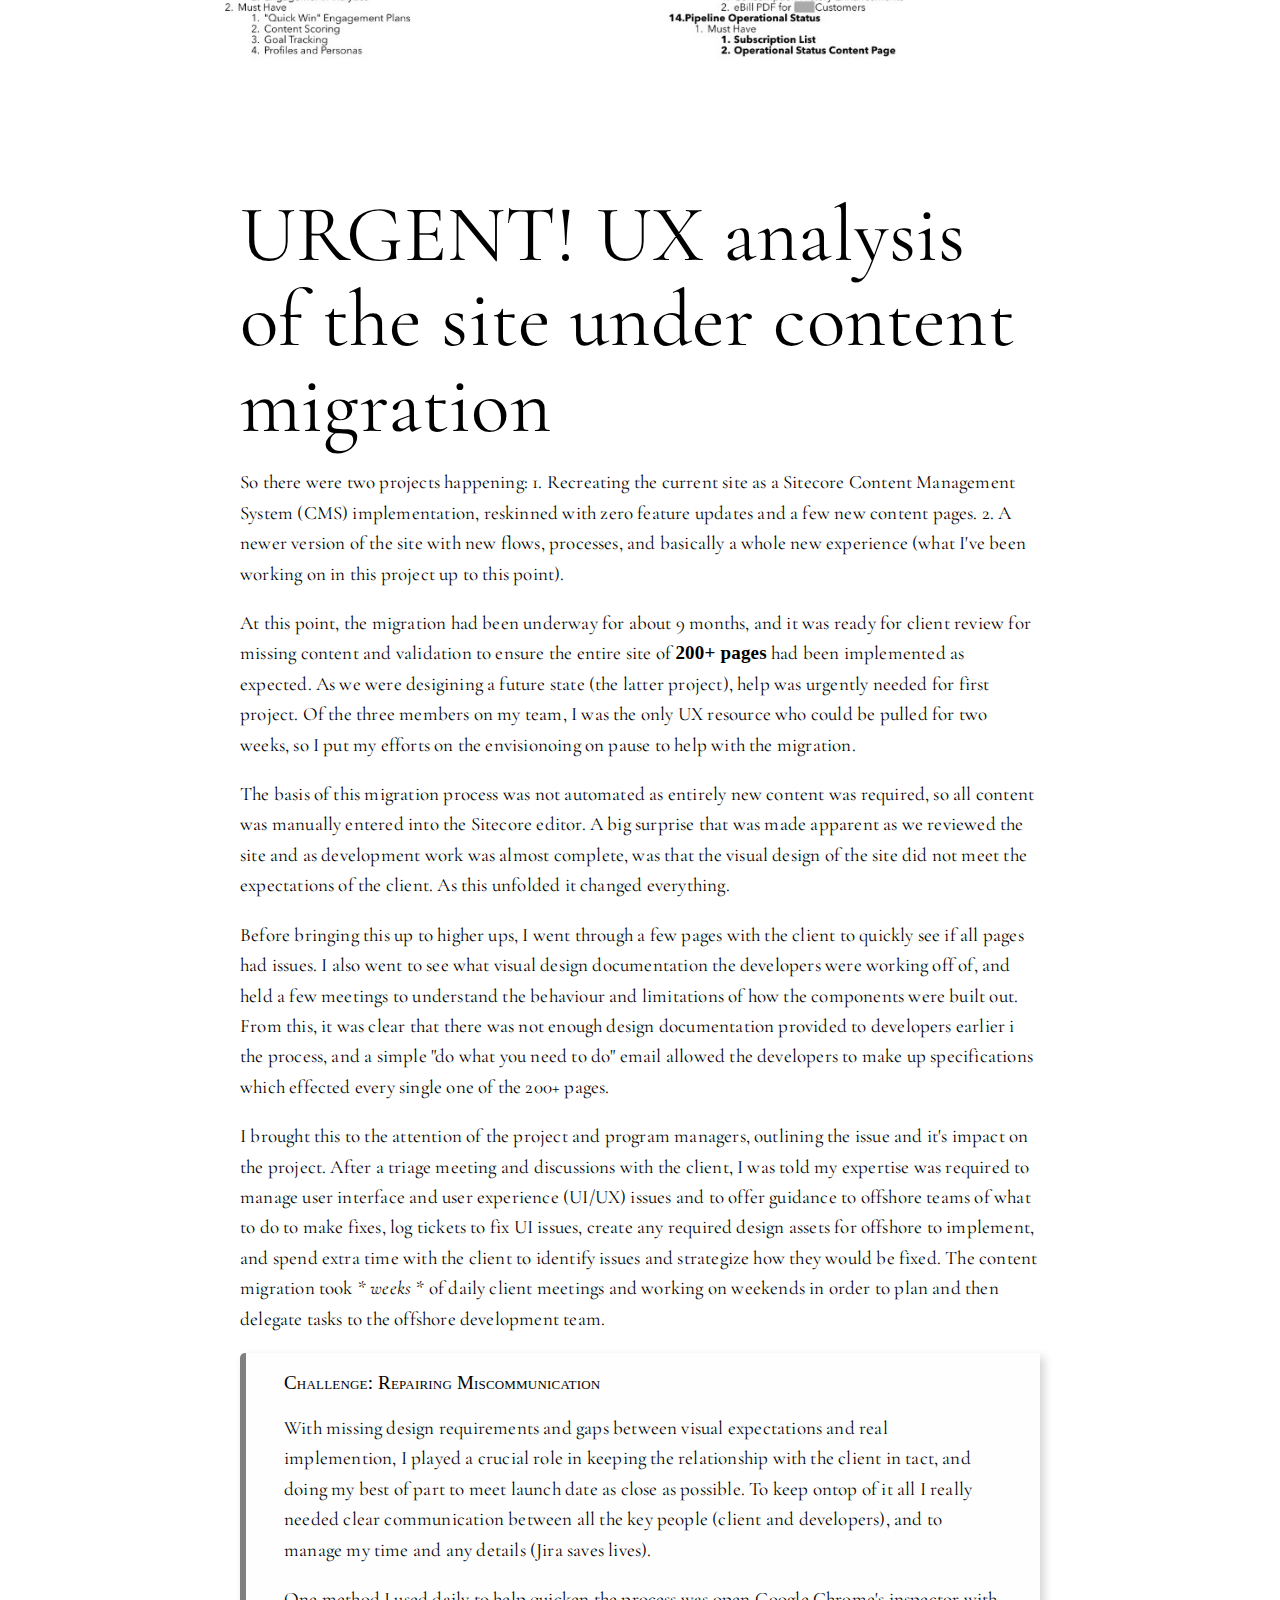
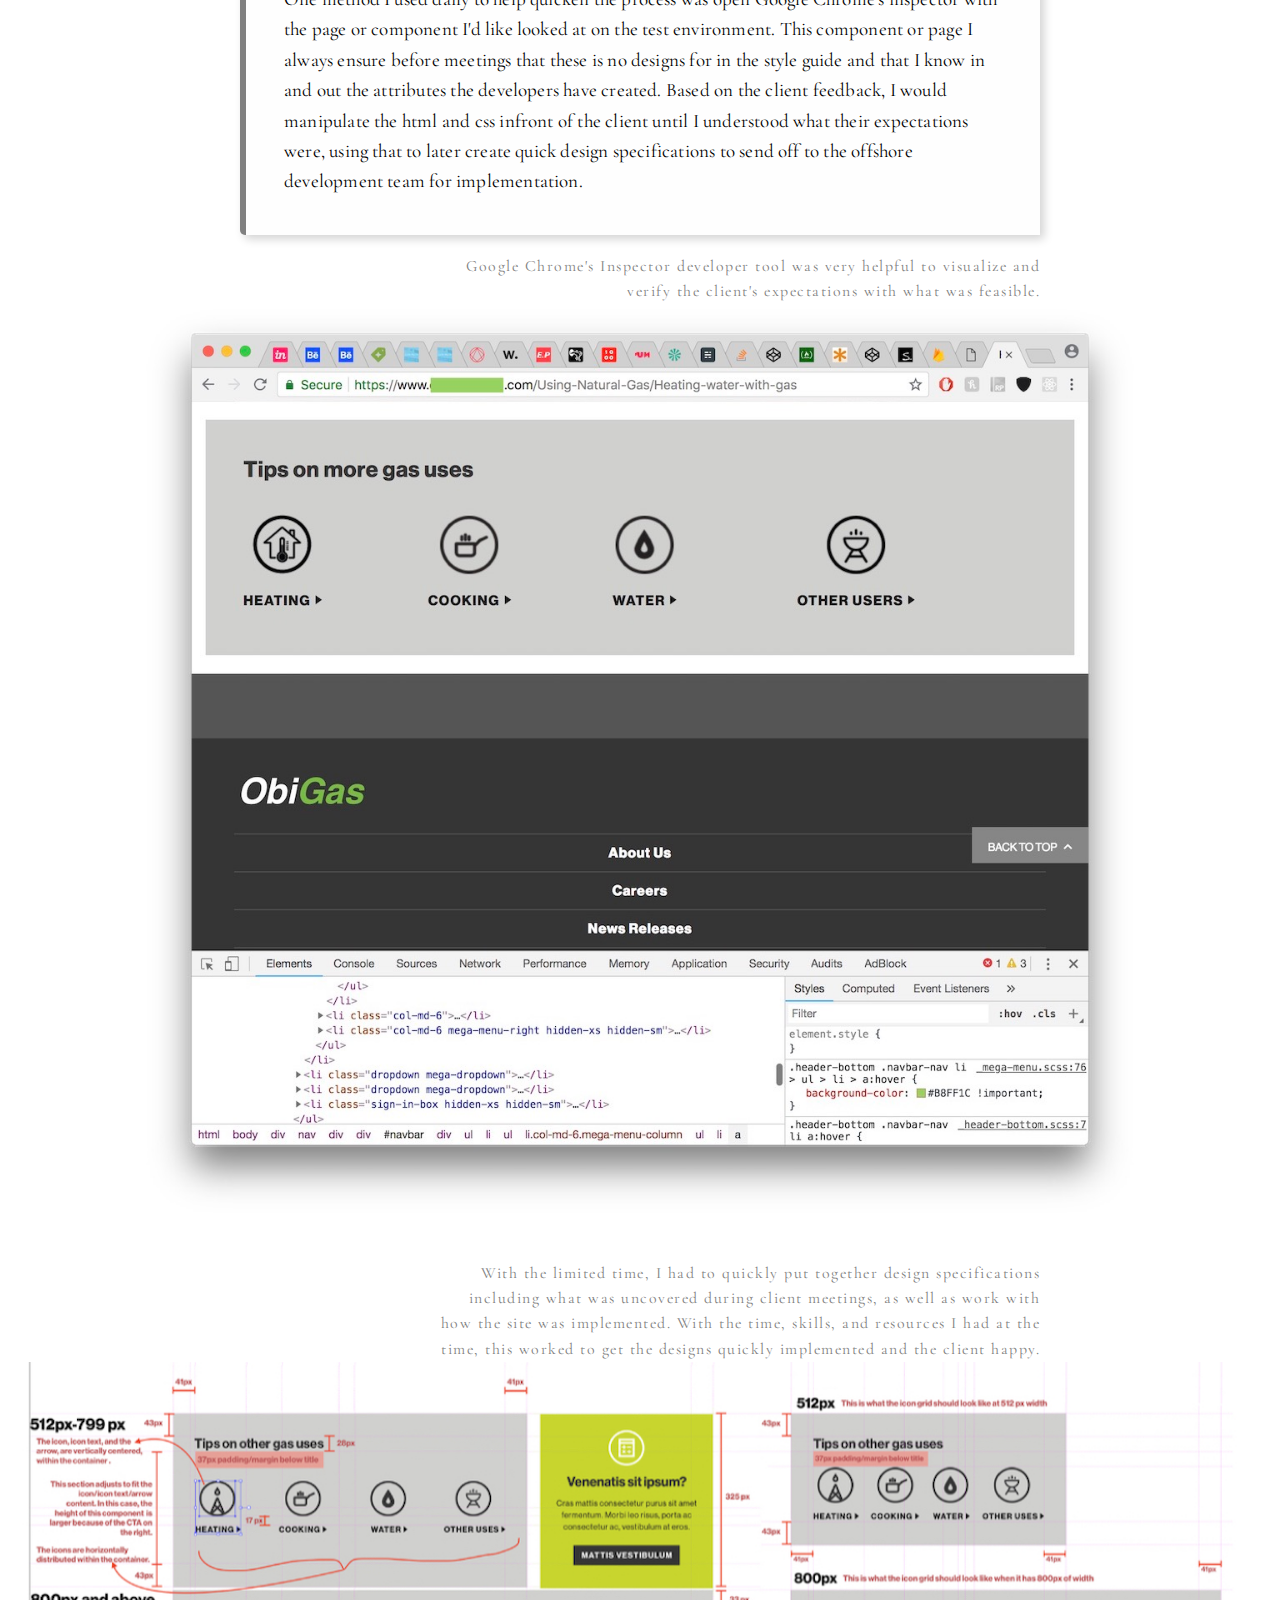
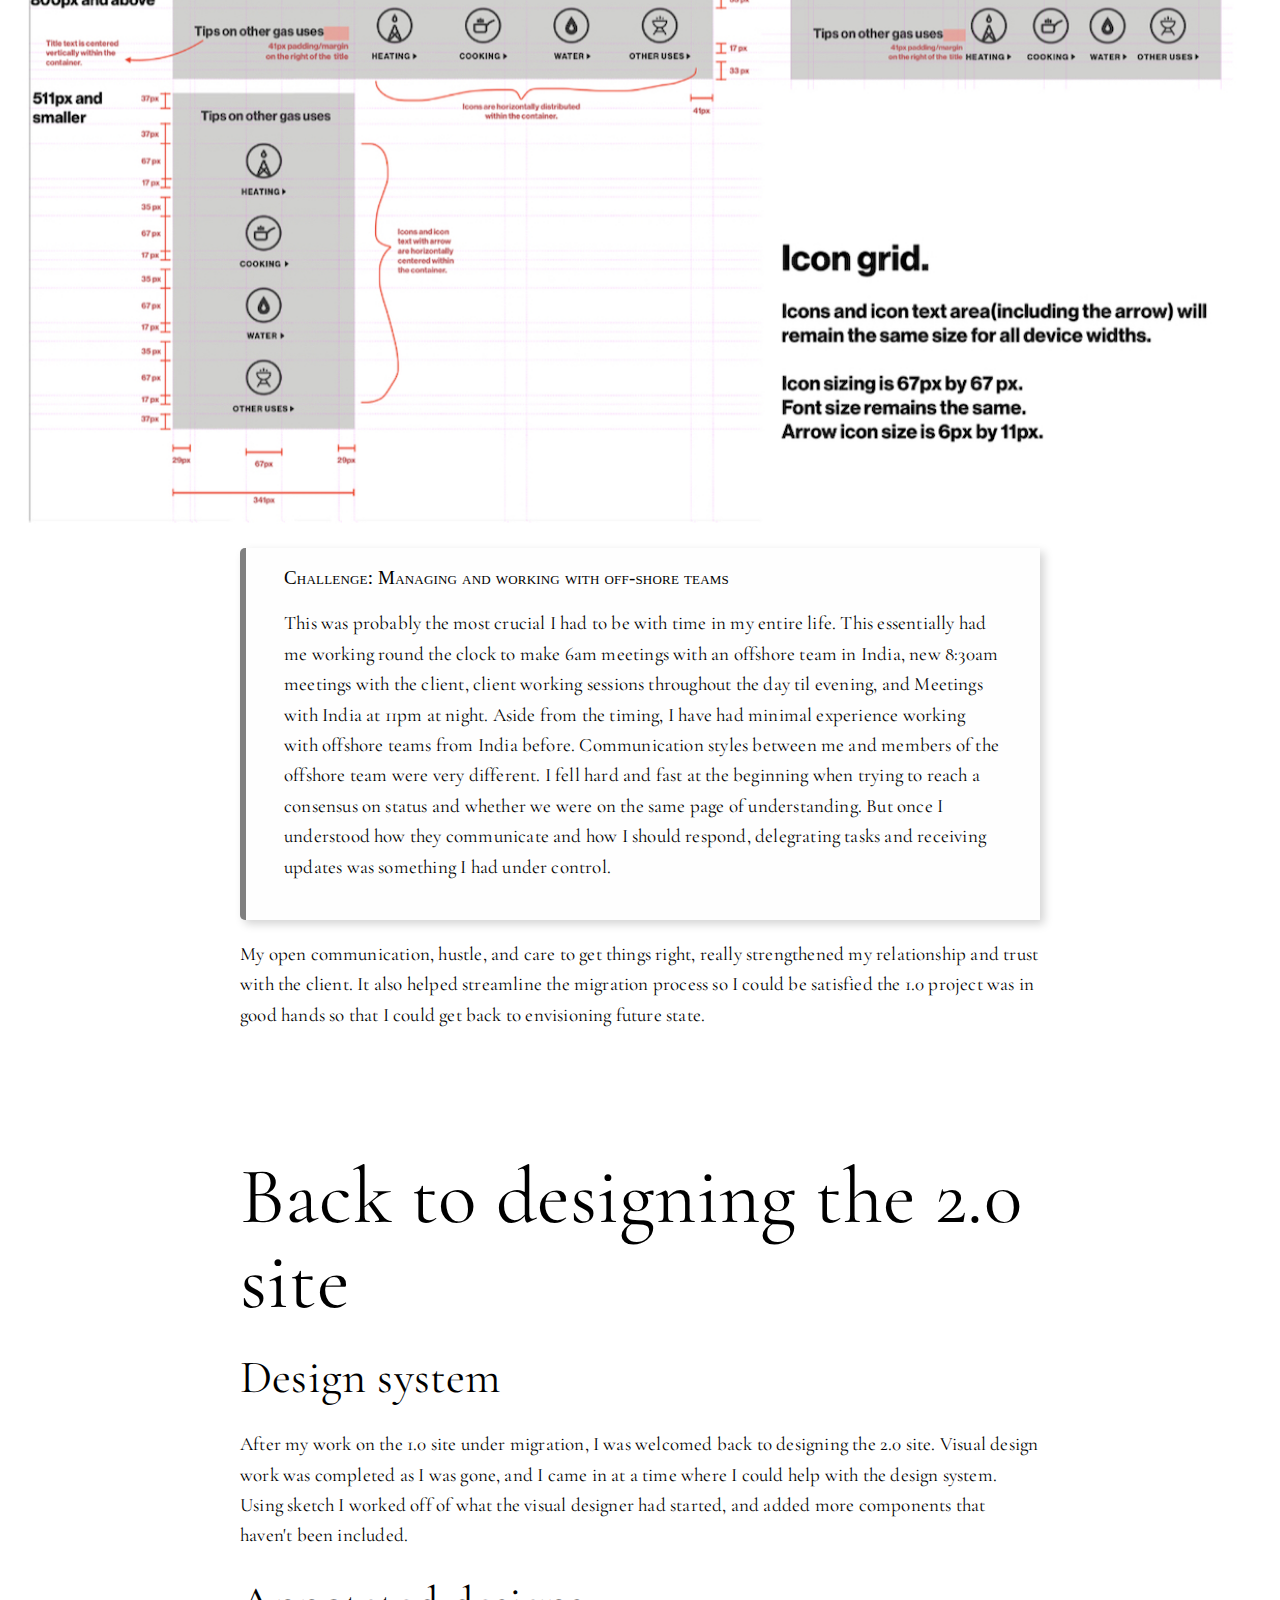
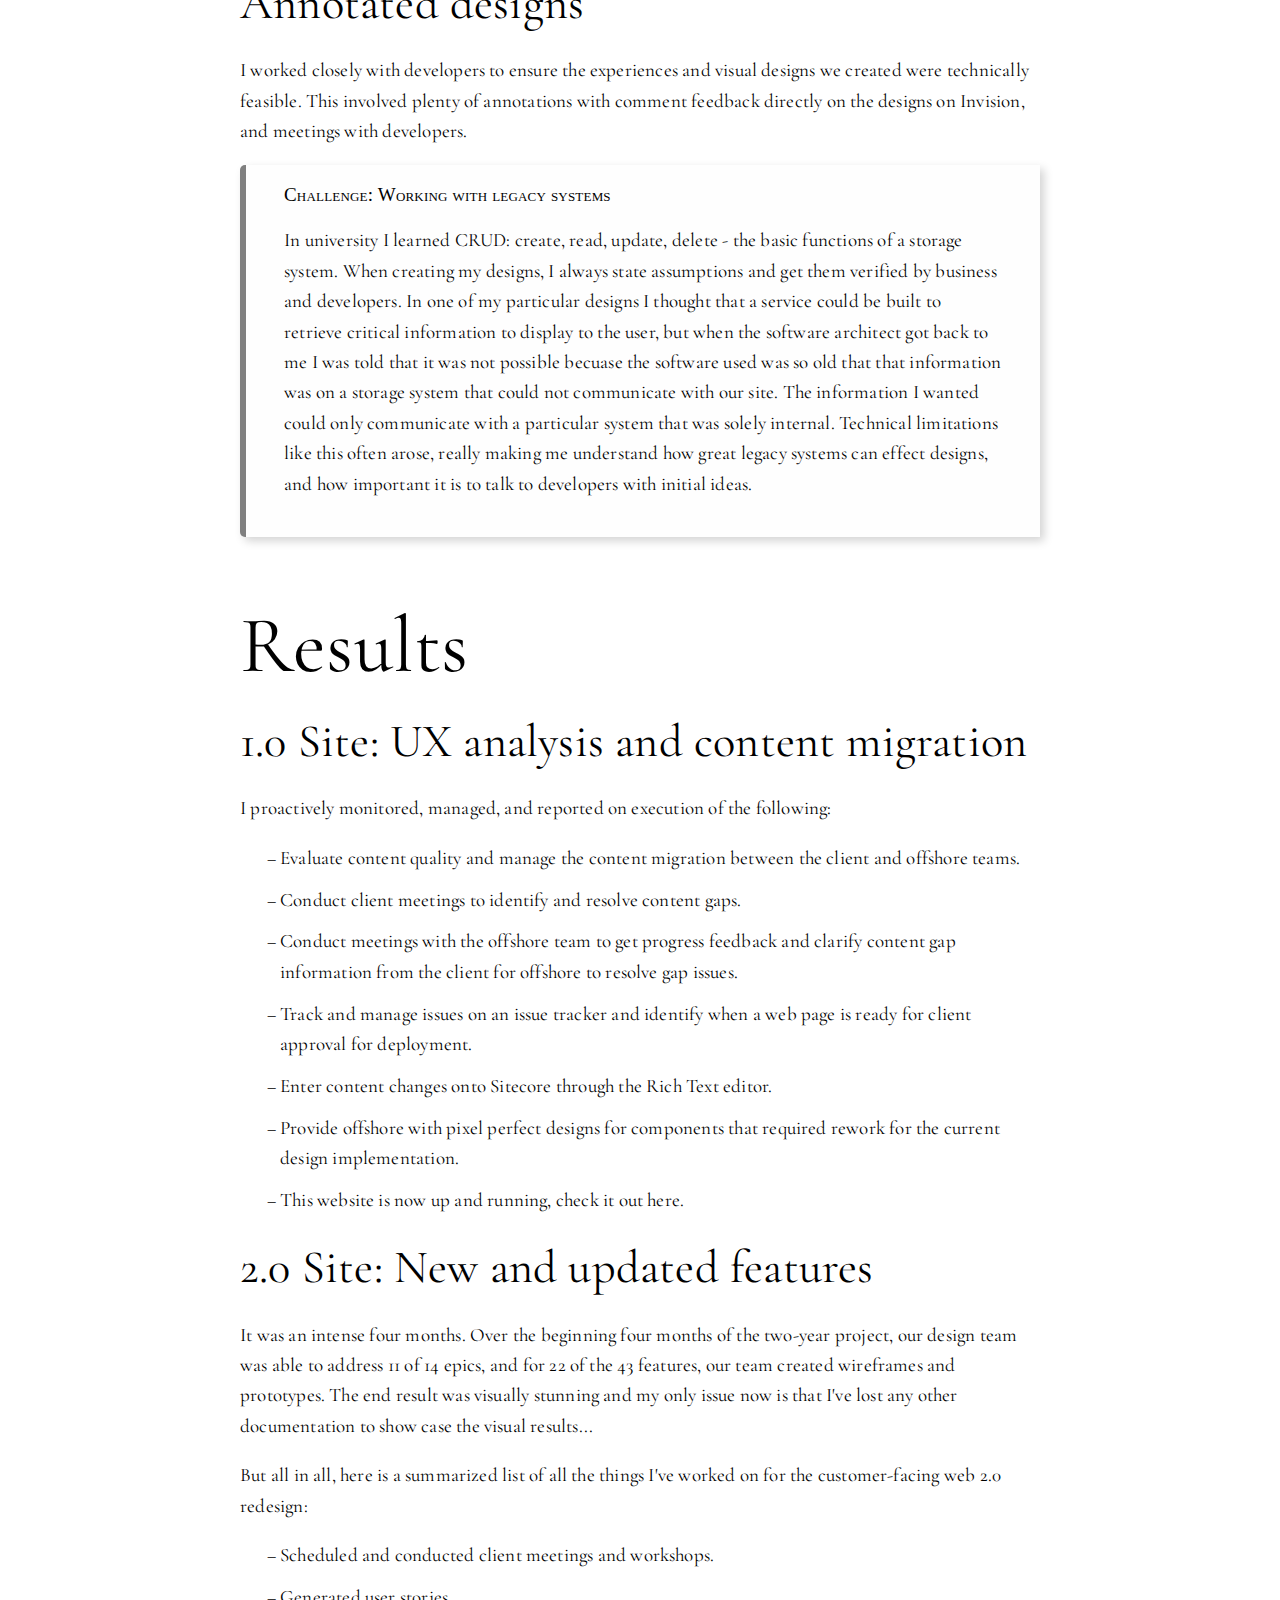
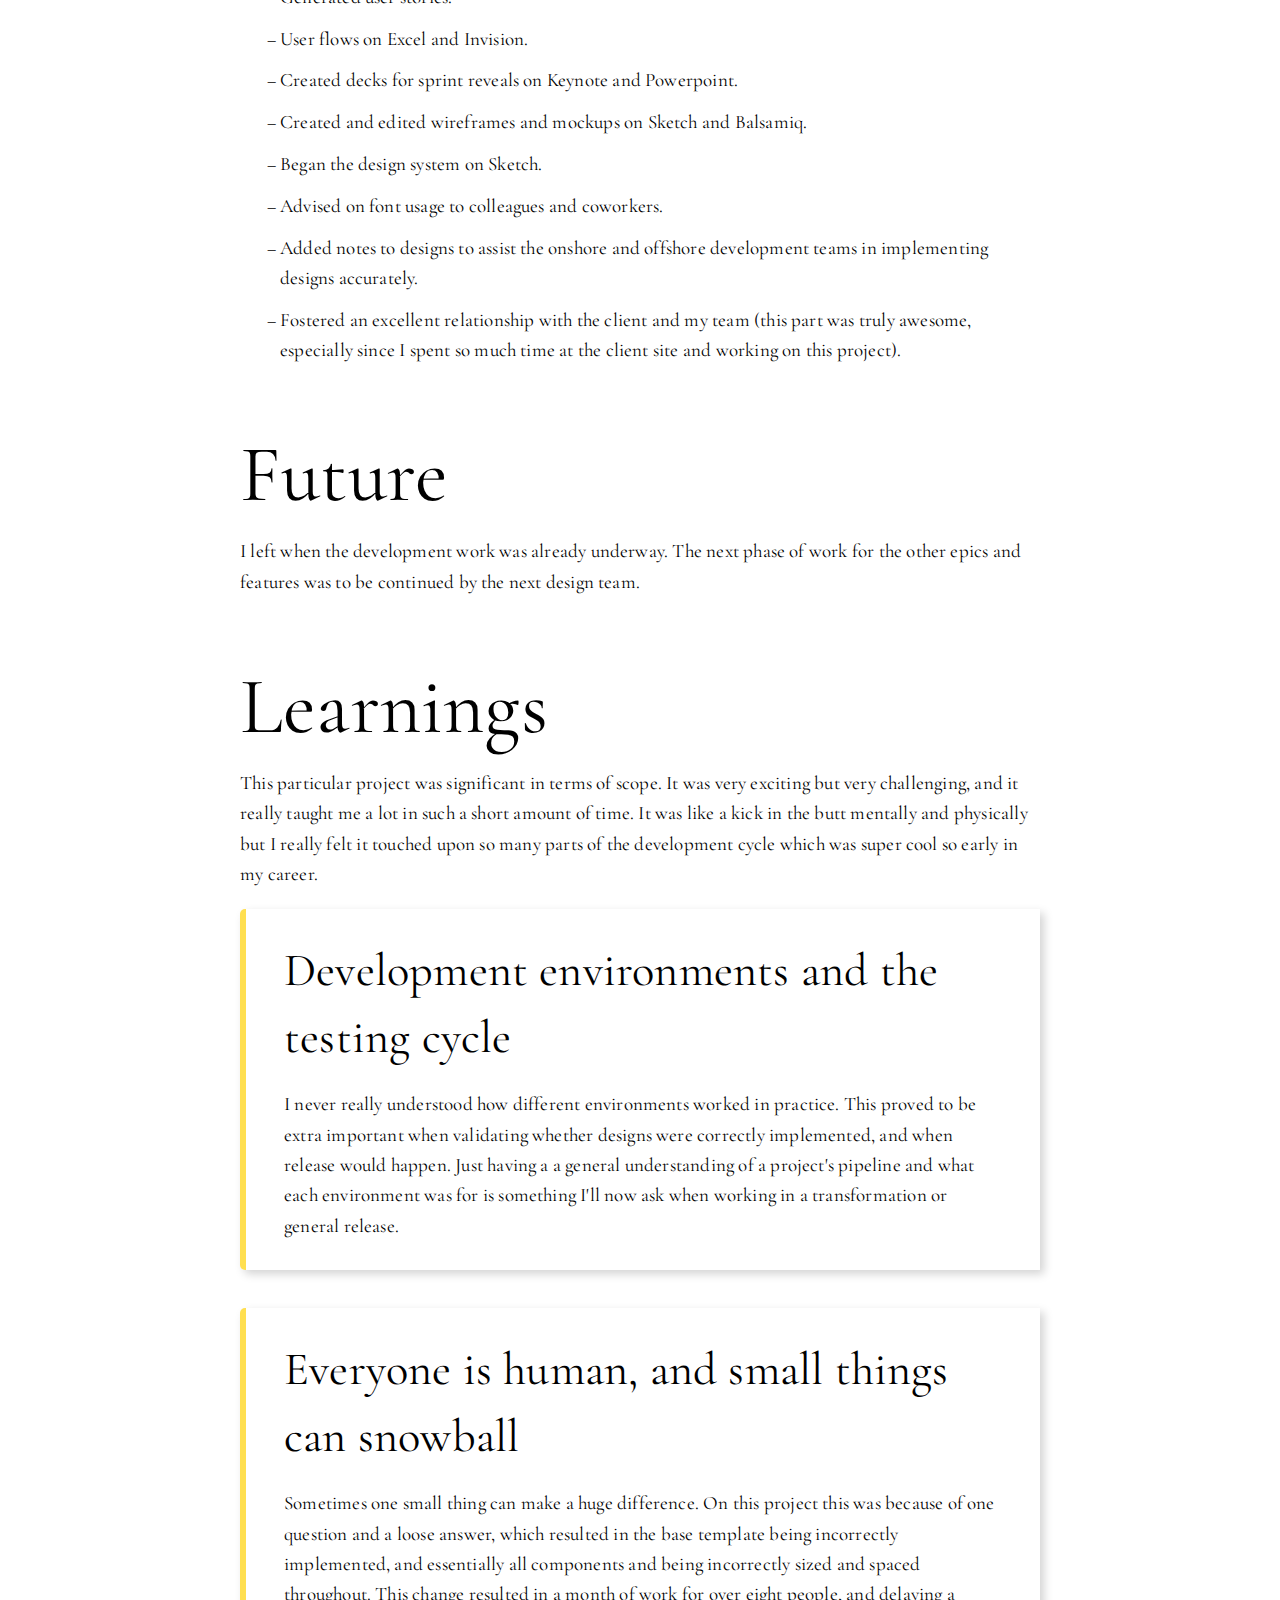
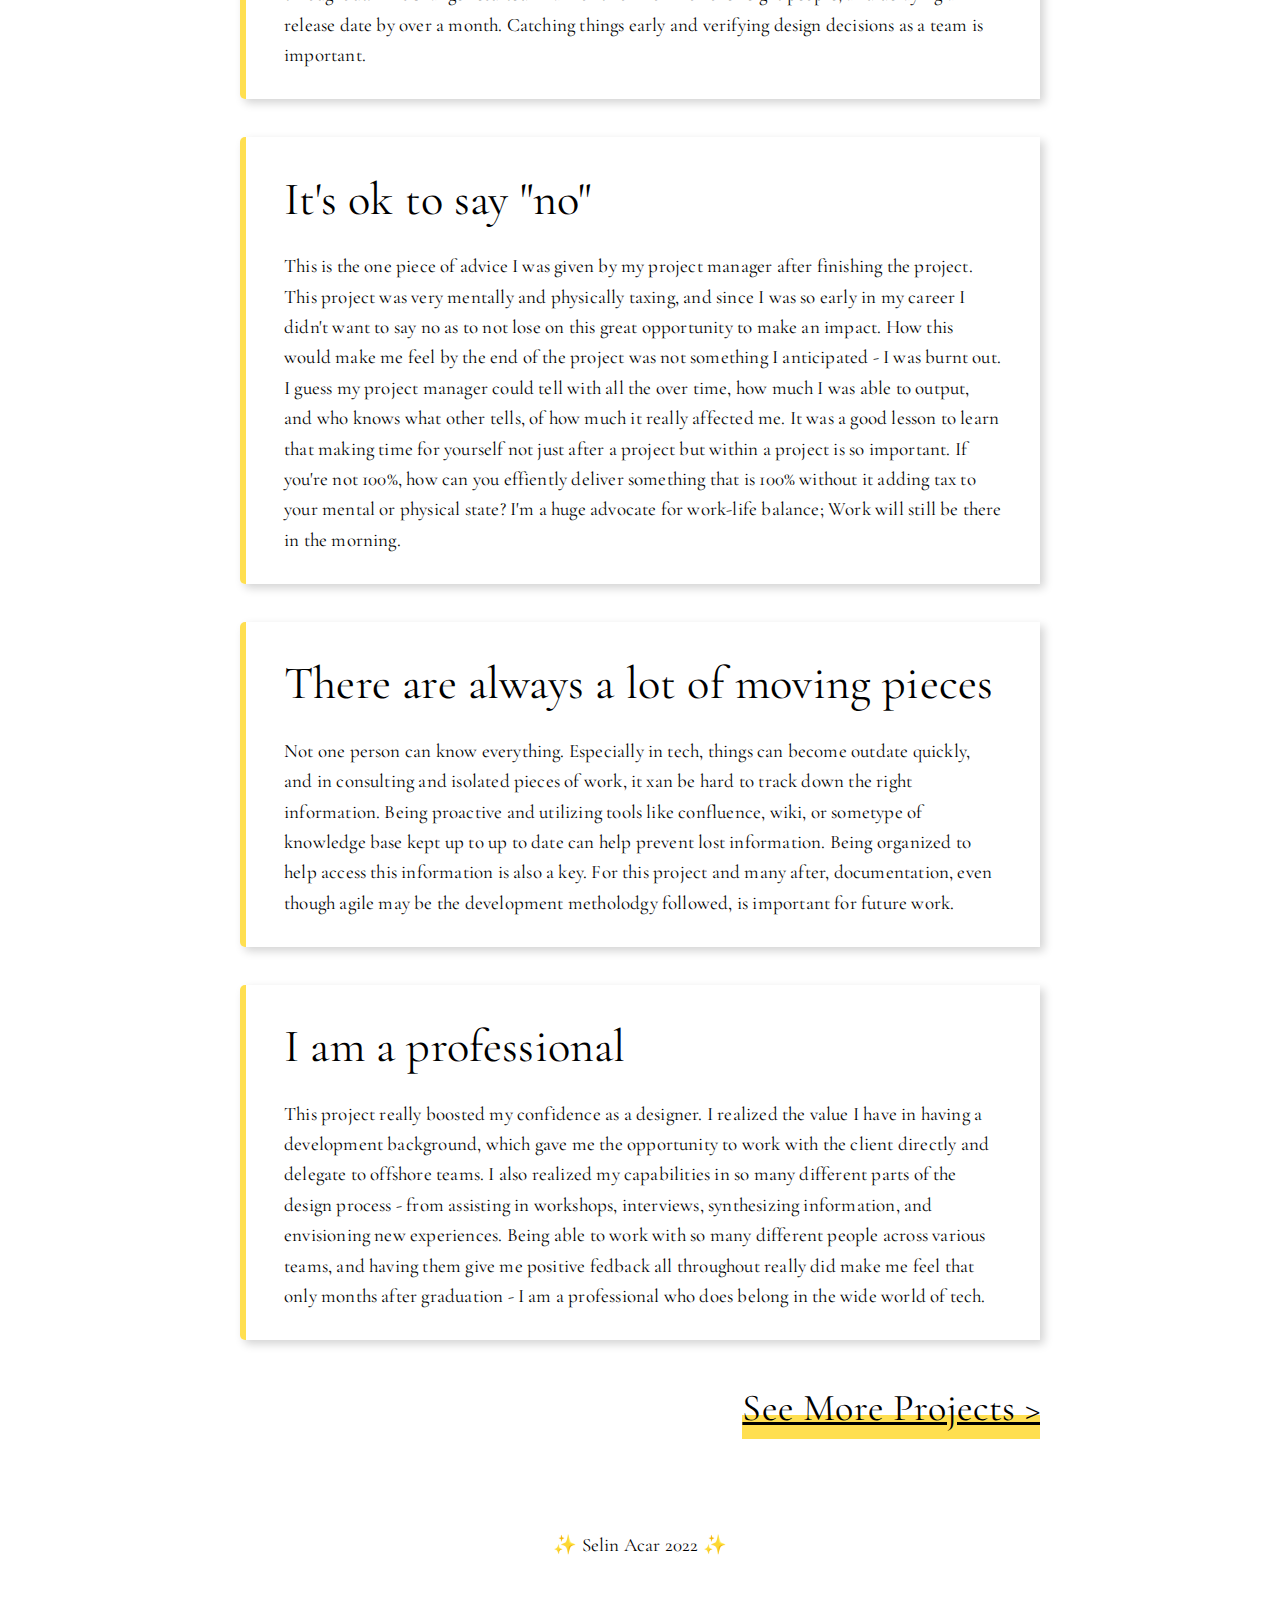
==== commit 39f45edd: "Update 2018-gasutilities.html" ====
--- a/2018-gasutilities.html
+++ b/2018-gasutilities.html
@@ -148,8 +148,8 @@
     </ul>
 
     <h3>2.0 Site: New and updated features</h3>
-    <p>It was an intense four months. Over the beginning four months of the two-year project, our design team was able to address 11 of 14 epics, and for 22 of the 43 features, our team created wireframes and prototypes.</p>
-    <p>All in all, here is a summarized list of all the things I've worked on for the customer-facing web 2.0 redesign:</p>
+    <p>It was an intense four months. Over the beginning four months of the two-year project, our design team was able to address 11 of 14 epics, and for 22 of the 43 features, our team created wireframes and prototypes. The end result was visually stunning and my only issue now is that I've lost any other documentation to show case the visual results...</p>
+    <p>But all in all, here is a summarized list of all the things I've worked on for the customer-facing web 2.0 redesign:</p>
     <ul class="bullets">
         <li>Scheduled and conducted client meetings and workshops.</li>
         <li>Generated user stories.</li>
--- a/style.css
+++ b/style.css
@@ -263,7 +263,7 @@
 }
 details #text { content: "see other projects"; }
 details[open] #text { content: "hide other projects"; }
-details[open] > summary:before { transform: rotate(90deg);}
+details[open] > summary:before { transform: rotate(45deg);}
 
 footer{
     margin: 10rem 1rem 2rem;
@@ -363,7 +363,8 @@
 }
 summary:before{
   content: '';
-  border: .4rem solid transparent transparent transparent black;
+/*  border: .4rem solid transparent transparent transparent black;*/
+  border: .4rem solid black;
   position: absolute;
   top: 1.3rem;
   left: 1rem;
@@ -415,14 +416,25 @@
         margin: 1rem 0;
     }
 }
-.chat-link:hover{ background: darkslategray; }
 .chat-link:before {
     content: "";
     width: 0;
     height: 0;
     position: absolute;
 }
-
+.chat-link:nth-child(odd){
+    background-color: #6372FF;
+    margin: 1rem;
+    float: left;
+}
+.chat-link:nth-child(odd):before {
+    border-top: 10px solid #6372FF;
+    border-right: 10px solid #6372FF;
+    border-bottom: 10px solid transparent;
+    border-left: 10px solid transparent;
+    left: -15px;
+    top: 40px;
+}
 .chat-link:nth-child(2){ float: right; }
 .chat-link:nth-child(2):before {
     border-top: 10px solid transparent;
@@ -432,6 +444,19 @@
     left: -15px;
     top: 40px;
 }
+@media only screen and (min-width: 475px) {
+    .chat-link:nth-child(odd){ left: 20%; }
+    .chat-link:nth-child(2){ left: 50%; float: none; }
+}
+
+.chat-link:nth-child(odd):hover:before {
+    border-top: 10px solid darkslategray;
+    border-right: 10px solid darkslategray;
+    border-bottom: 10px solid transparent;
+    border-left: 10px solid transparent;
+    left: -15px;
+    top: 40px;
+}
 .chat-link:nth-child(2):hover:before {
     border-top: 10px solid transparent;
     border-right: 10px solid darkslategray;
@@ -440,35 +465,7 @@
     left: -15px;
     top: 40px;
 }
-
-.chat-link:nth-child(odd){
-    background-color: #6372FF;
-    margin: 1rem;
-    float: left;
-}
-.chat-link:nth-child(odd):before {
-    border-top: 10px solid #6372FF;
-    border-right: 10px solid #6372FF;
-    border-bottom: 10px solid transparent;
-    border-left: 10px solid transparent;
-    left: -15px;
-    top: 40px;
-}
-.chat-link:nth-child(odd):hover:before {
-    border-top: 10px solid darkslategray;
-    border-right: 10px solid darkslategray;
-    border-bottom: 10px solid transparent;
-    border-left: 10px solid transparent;
-    left: -15px;
-    top: 40px;
-}
-@media only screen and (min-width: 475px) {
-    .chat-link:nth-child(odd){ left: 20%; }
-    .chat-link:nth-child(2){
-        left: 50%;
-        float: none;
-    }
-}
+.chat-link:hover{ background: darkslategray; }
 
 .intro-component{
     display: flex;
@@ -490,8 +487,8 @@
         display: inline;
     }
 }
-.intro-component-description{ text-align: center; }
-.intro-component-large{ font-size: 1.5rem; }
+.intro-component-description{ text-align: center; font-size: 1.5rem;}
+.intro-component-large{ font-size: 2.4rem; }
 .intro-component-emphasis{
     display: block;
     text-align: right;
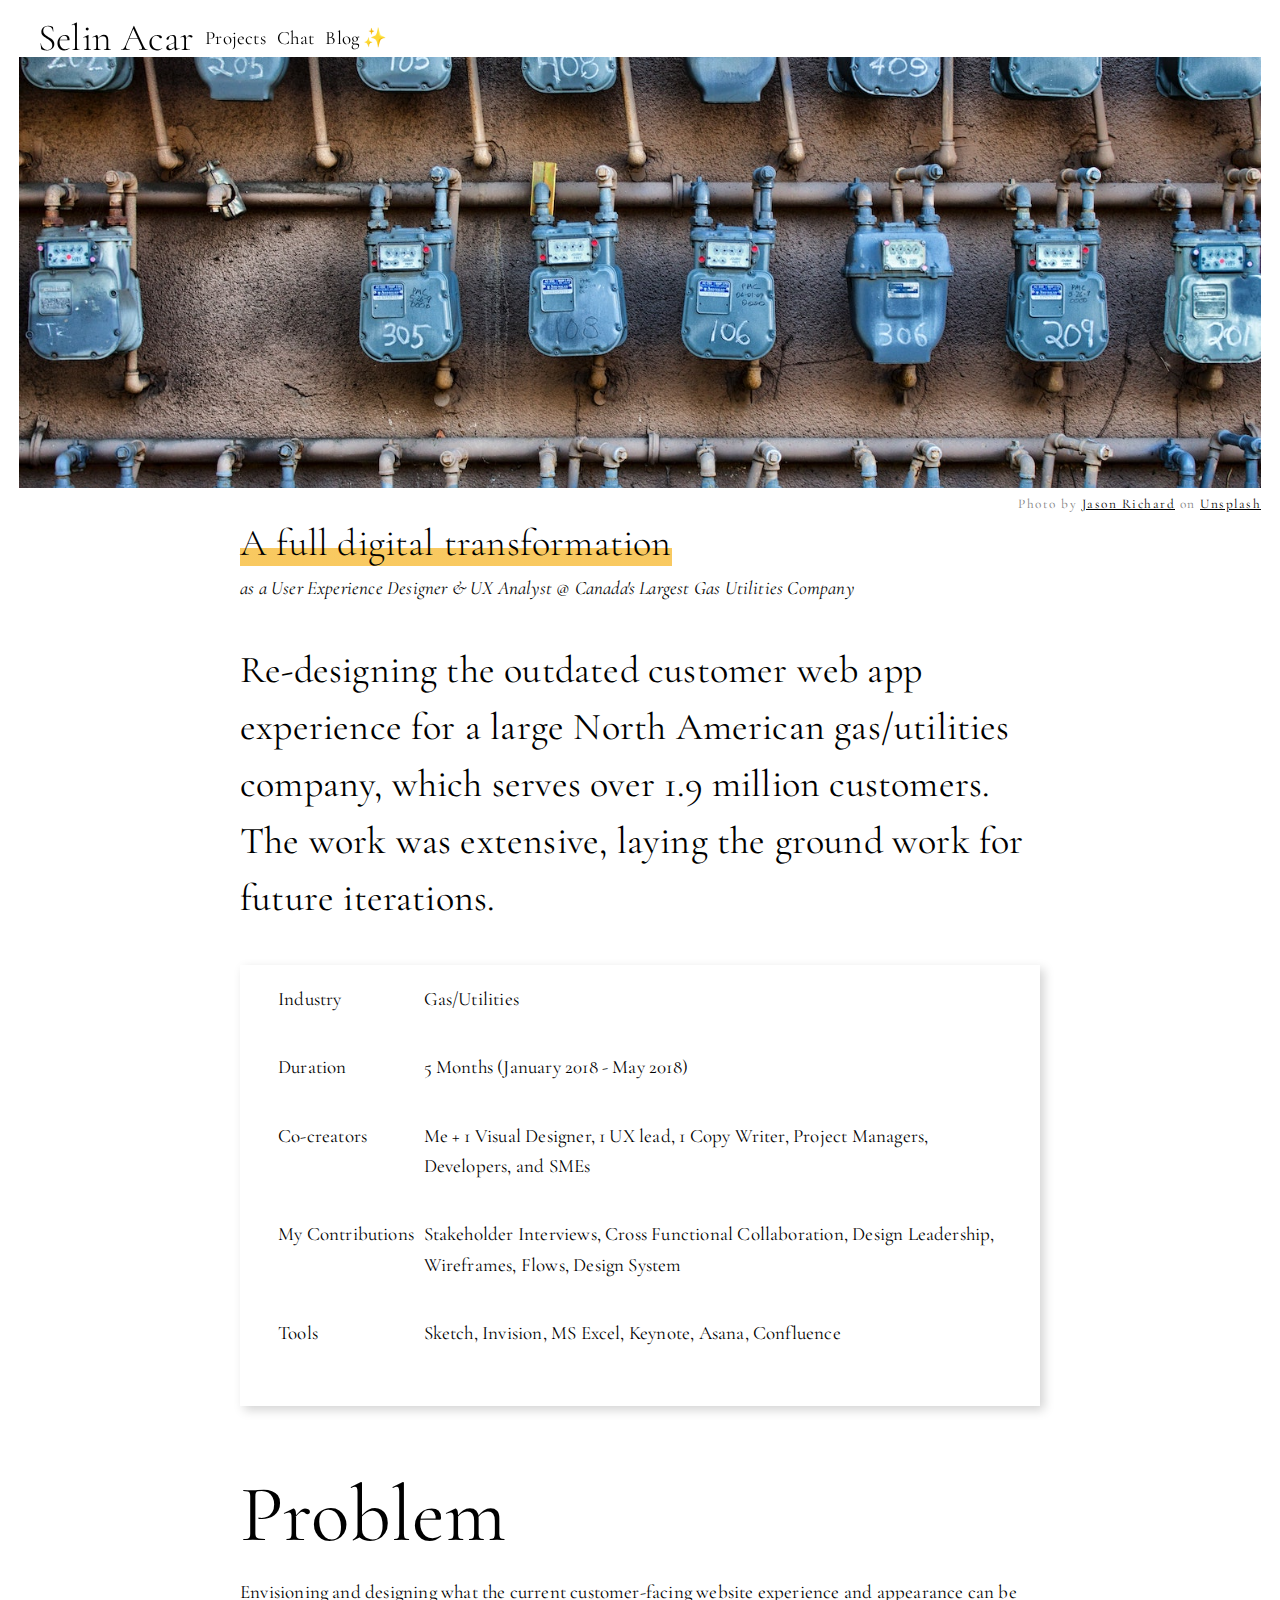
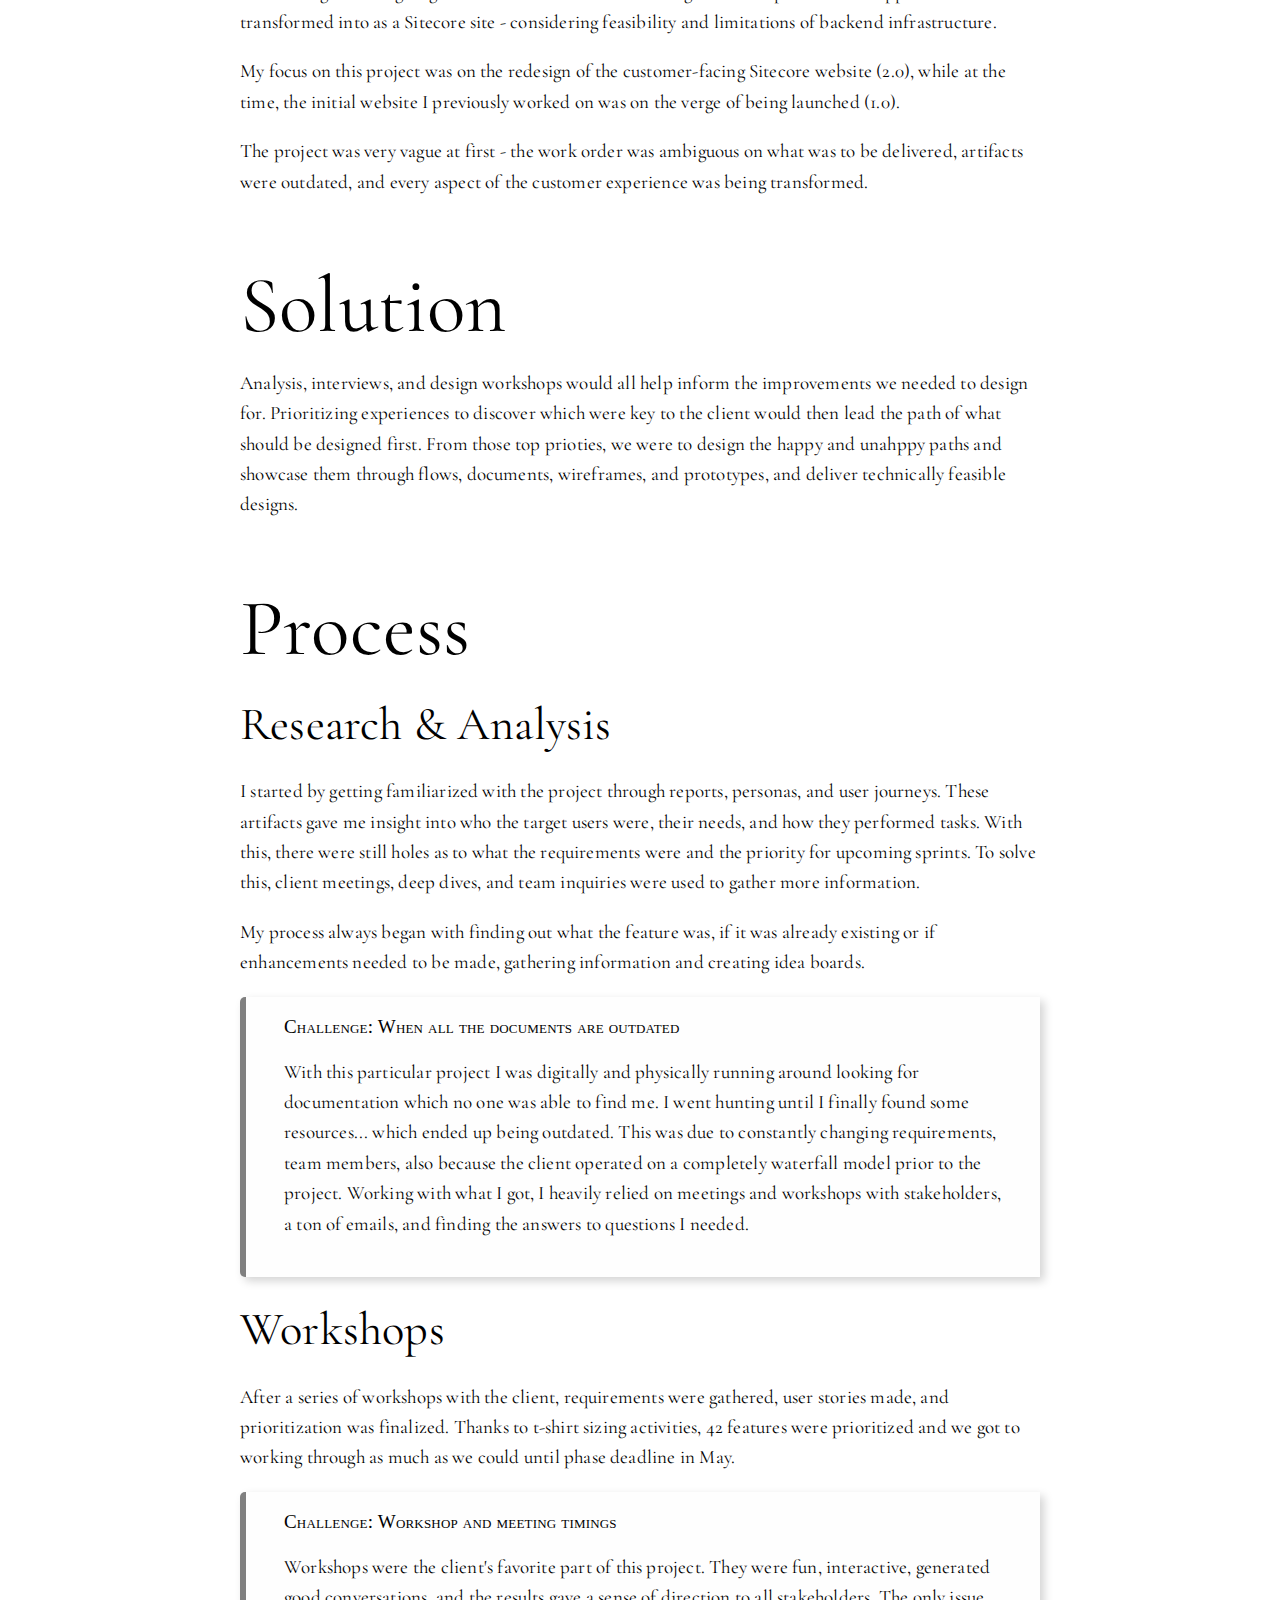
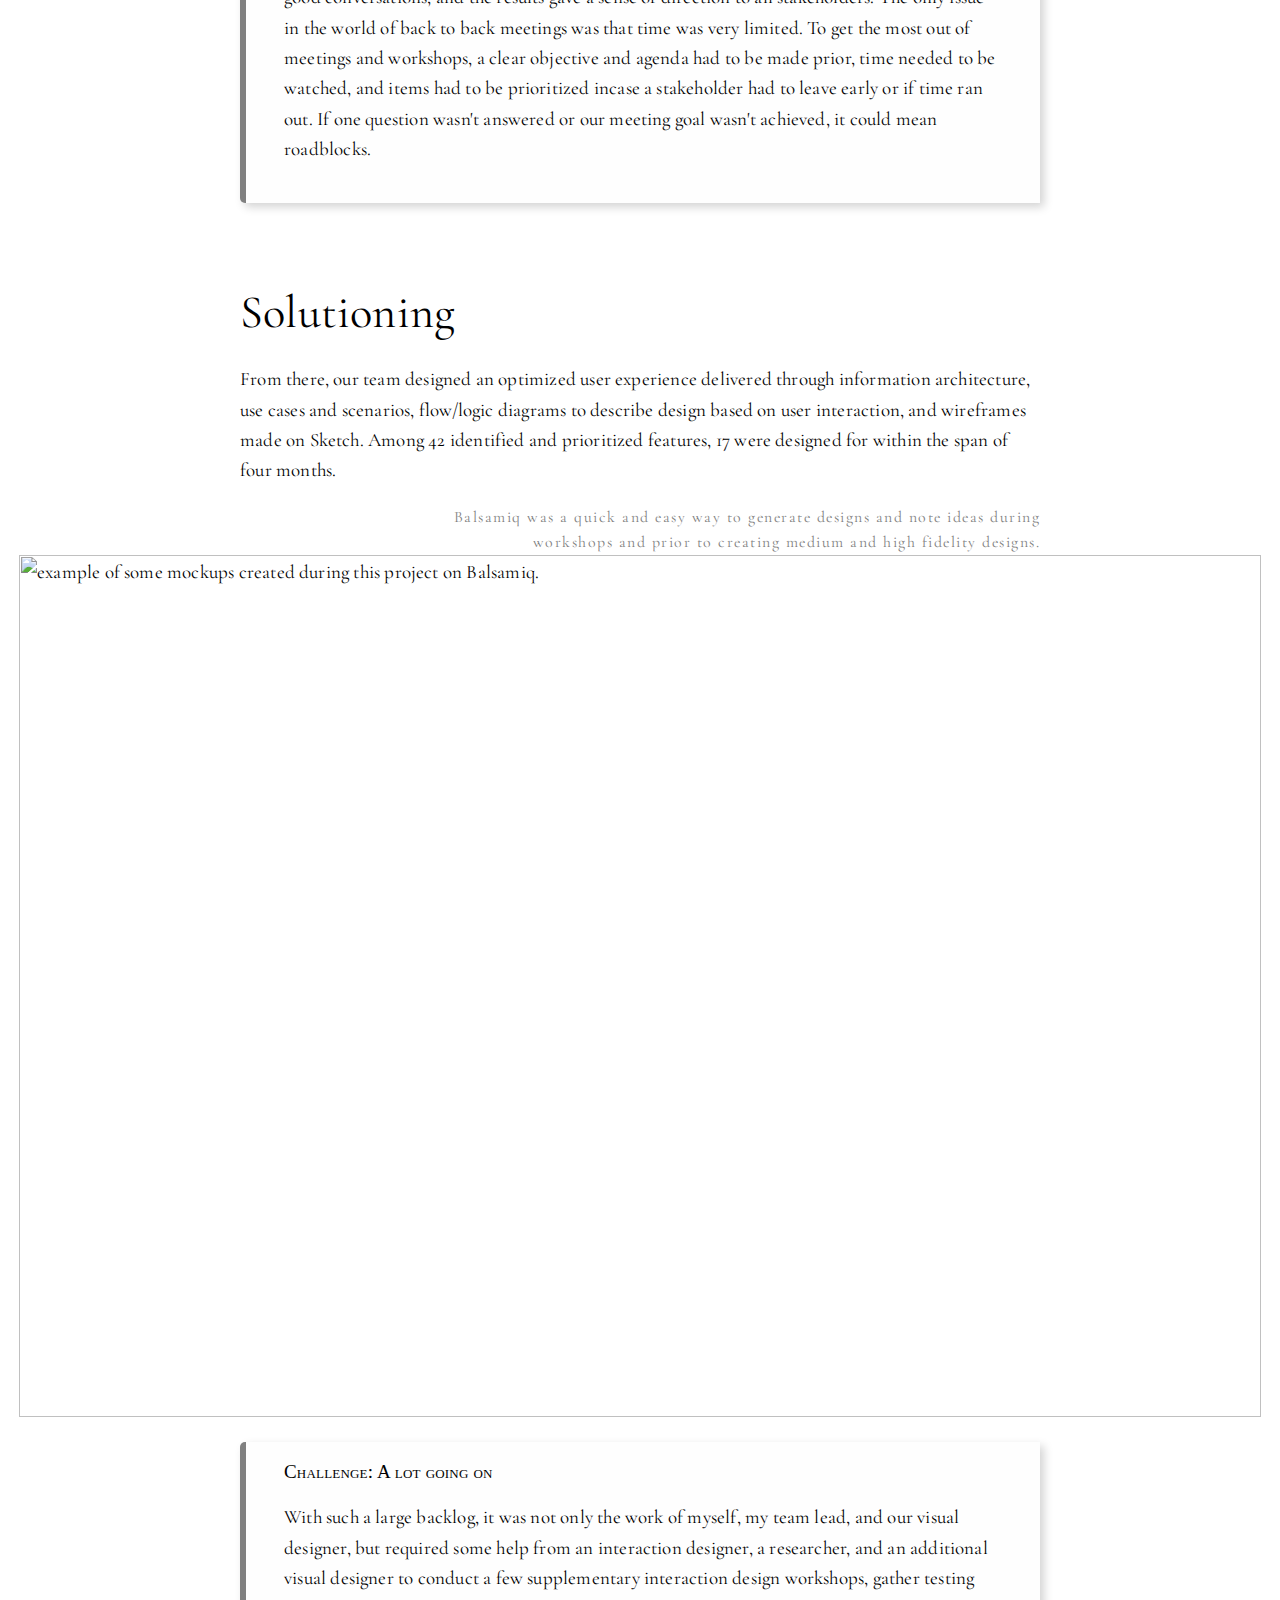
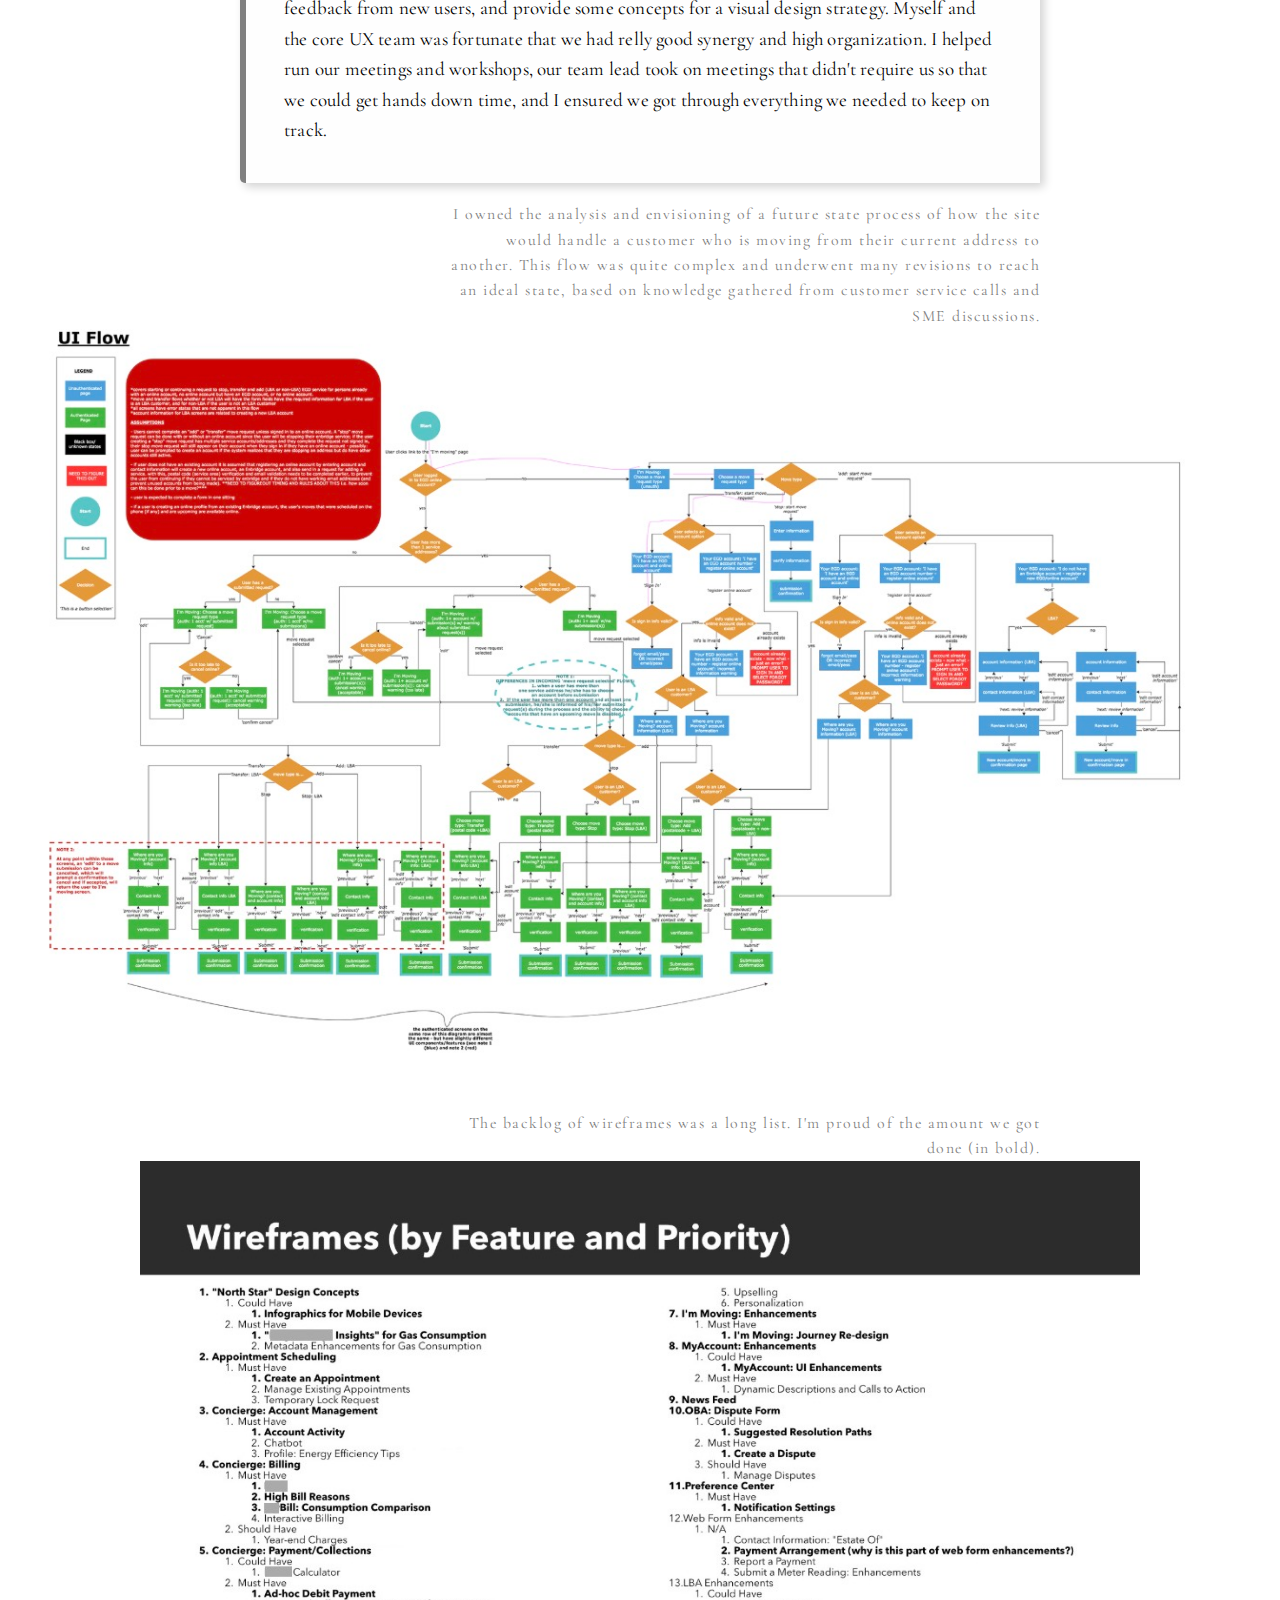
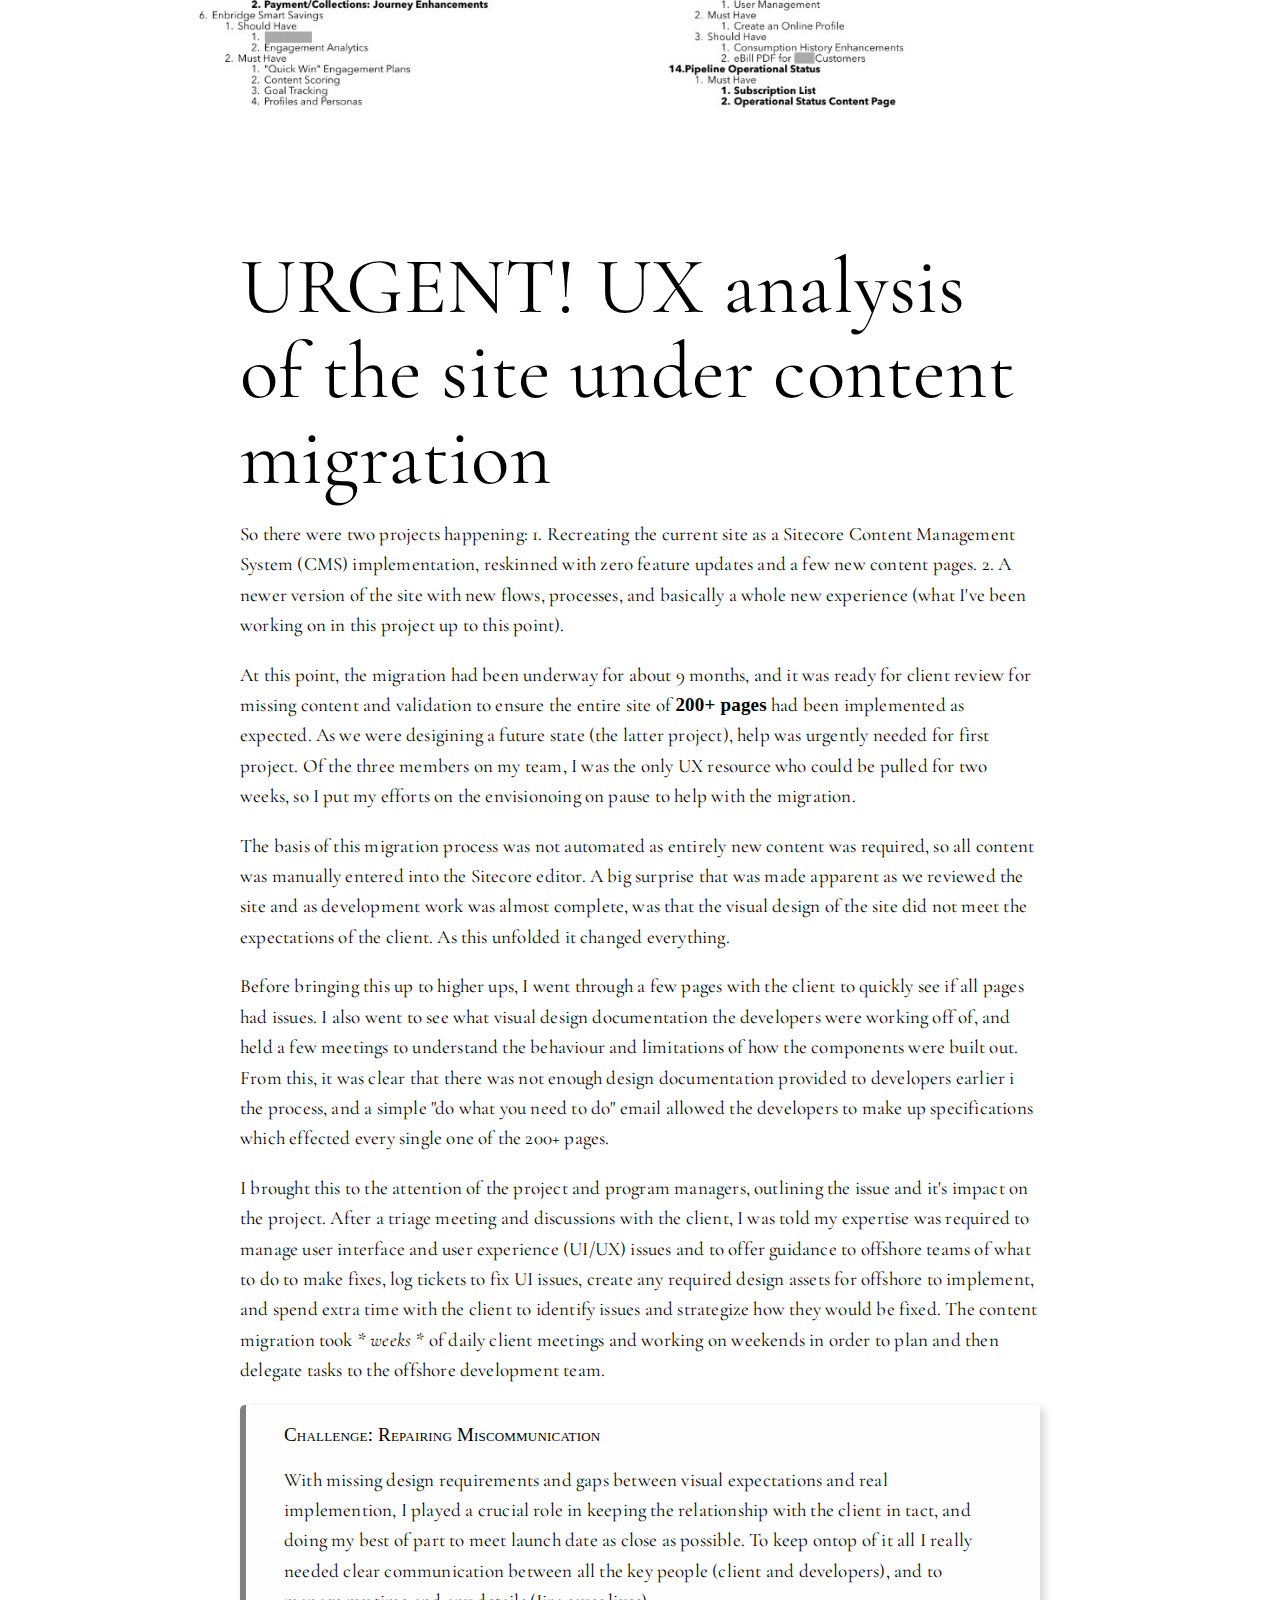
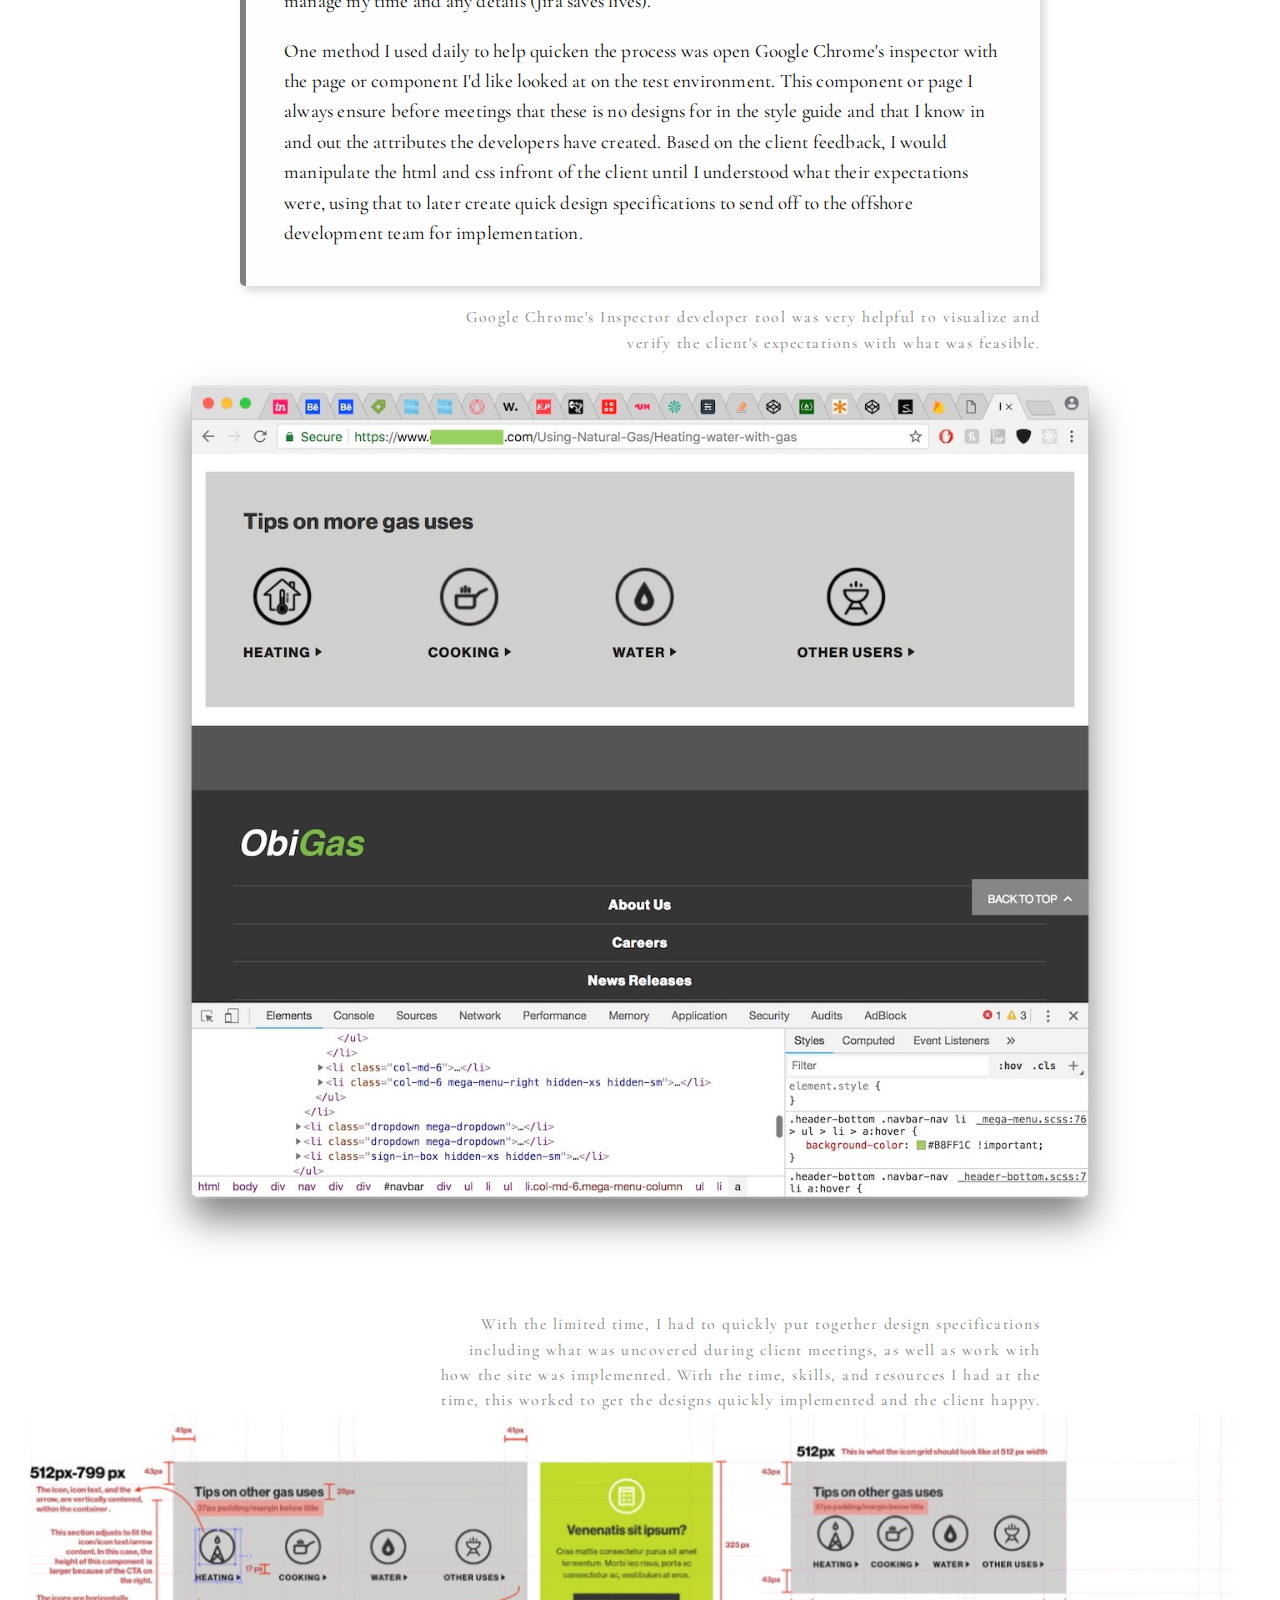
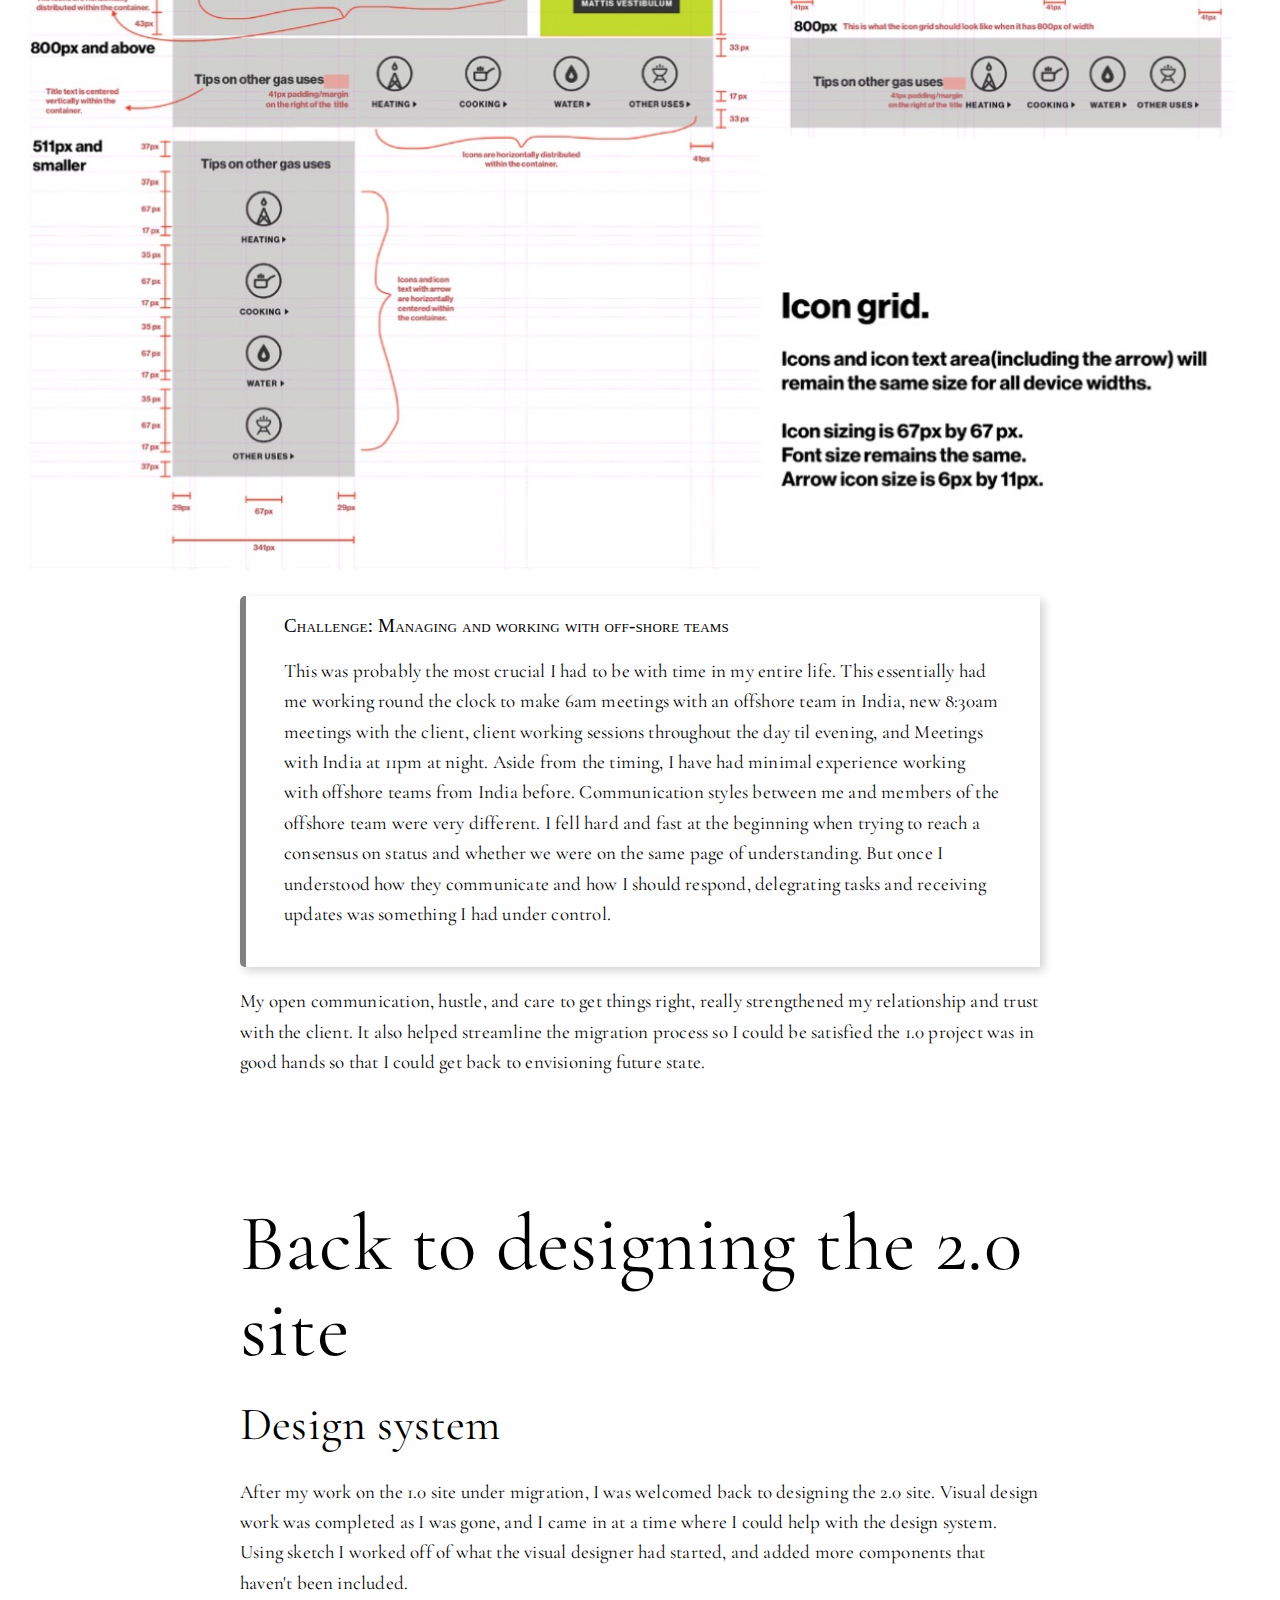
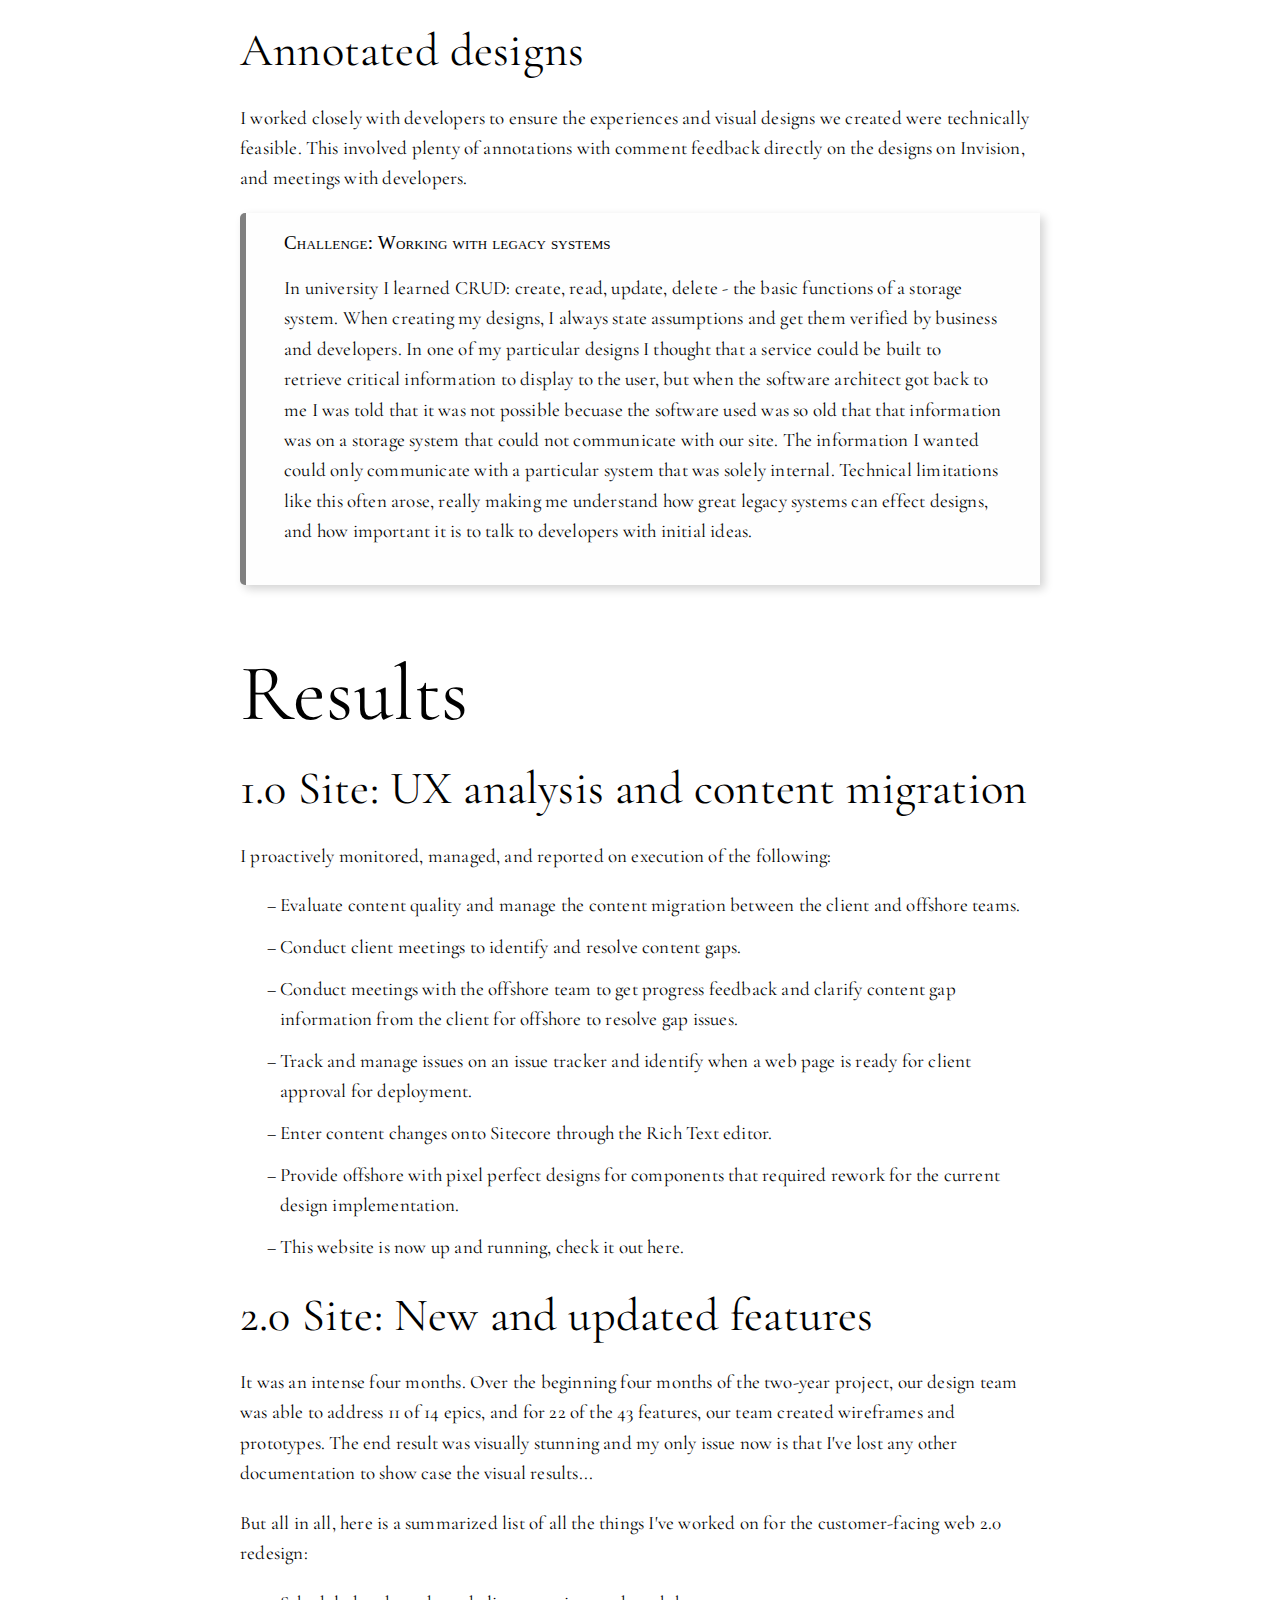
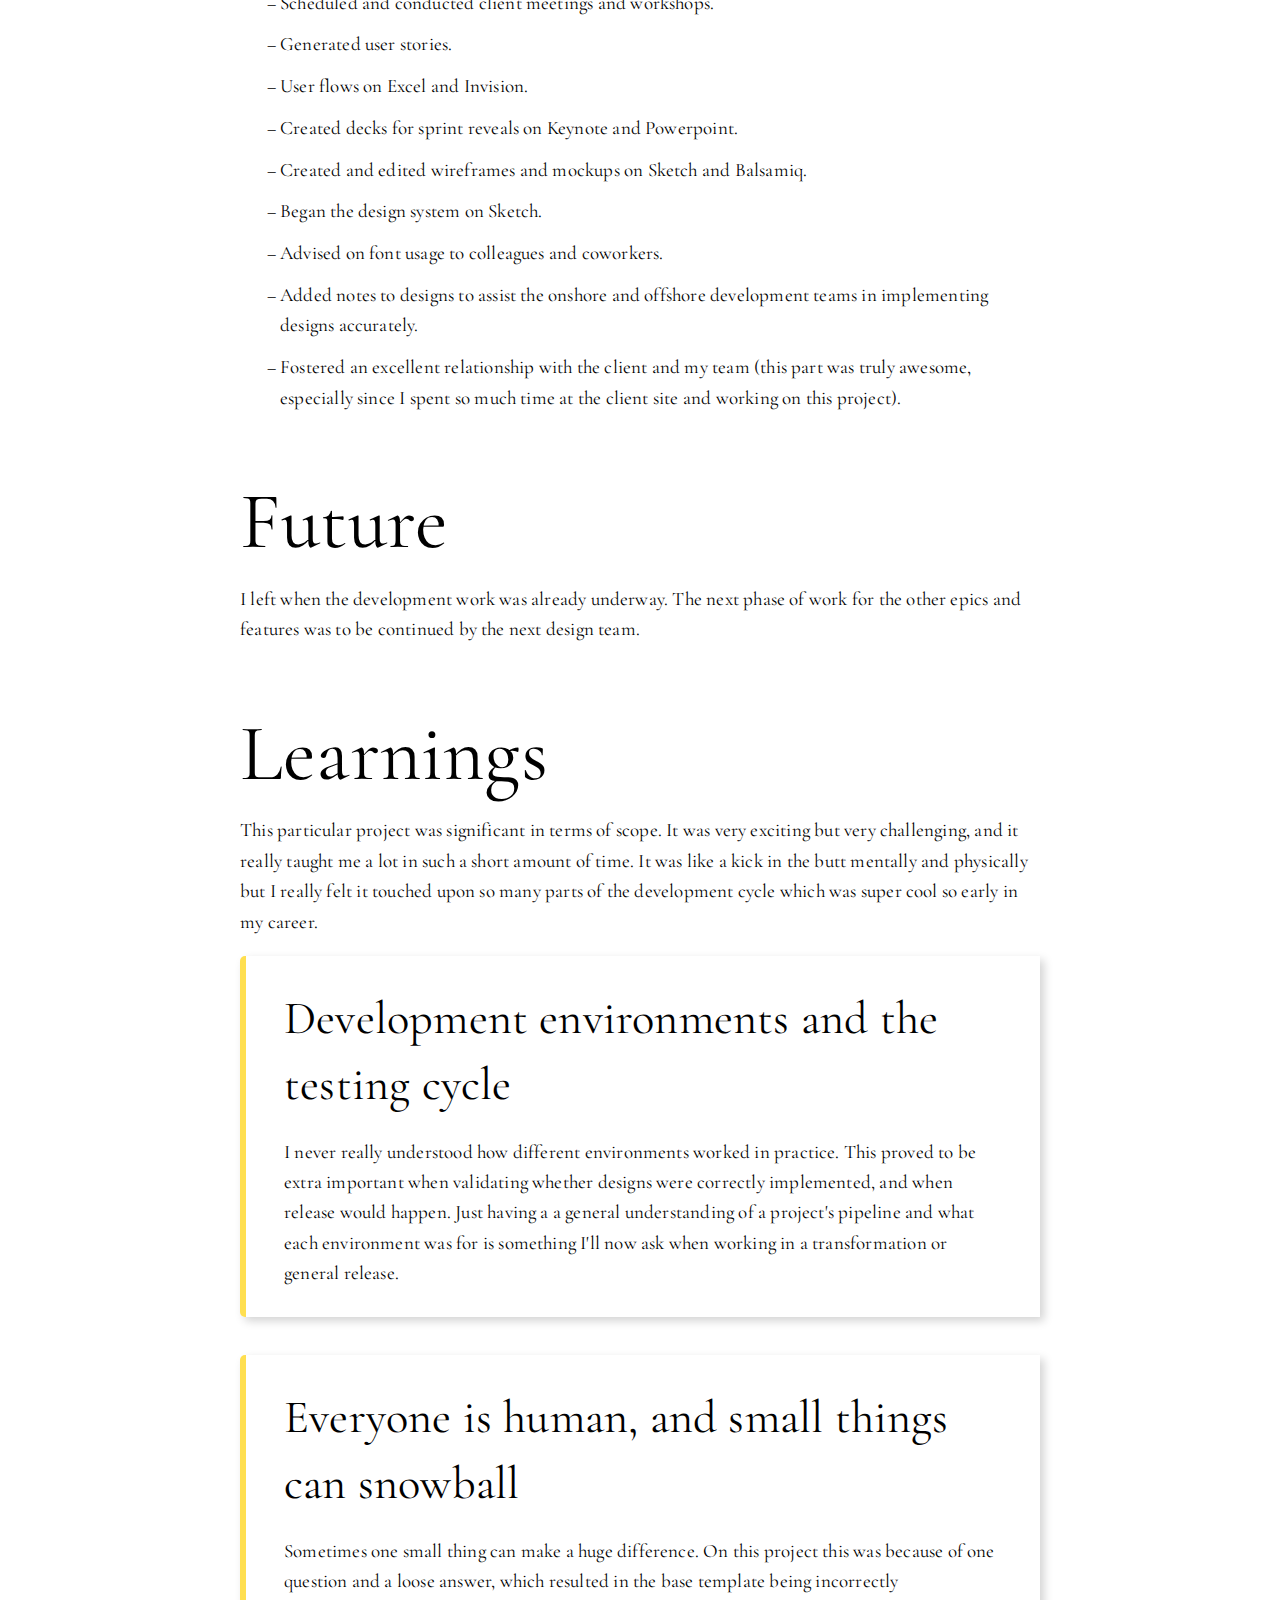
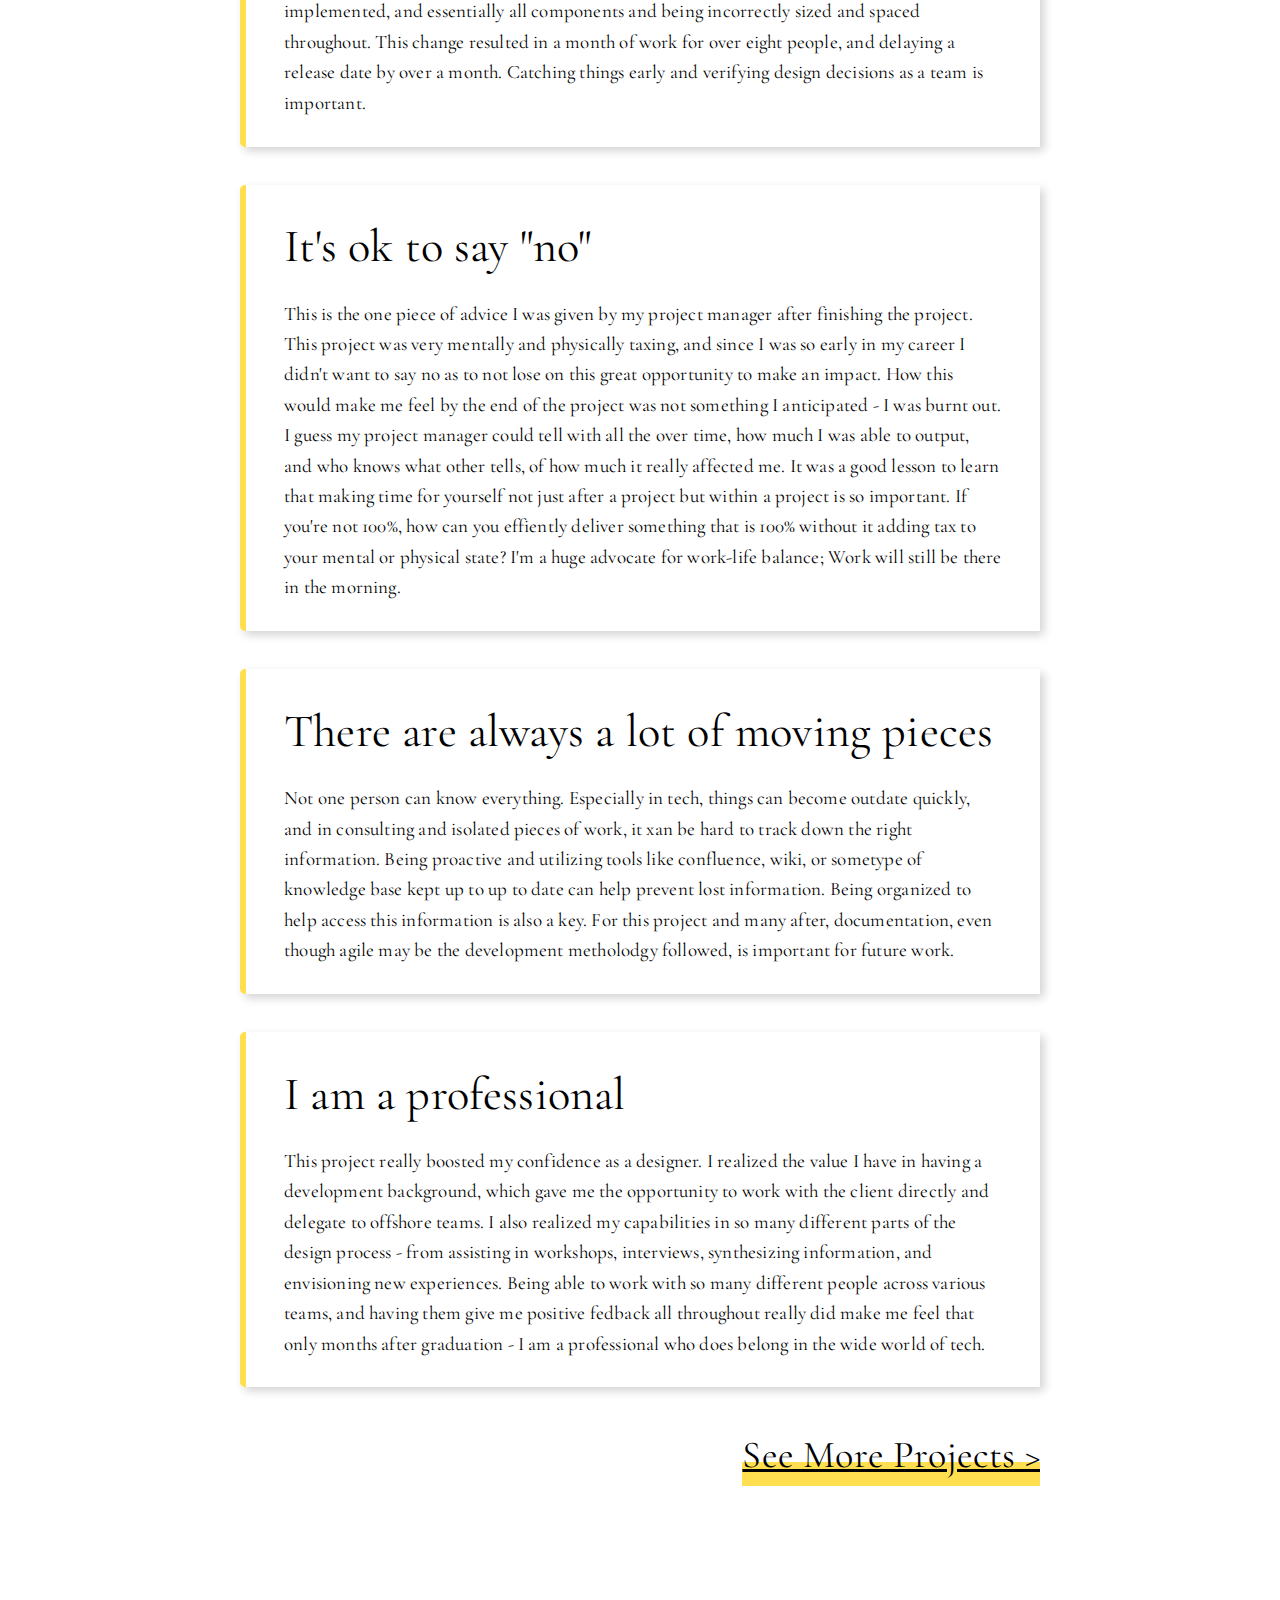
==== commit 9bc03908: "updated photos on projects" ====
--- a/2018-gasutilities.html
+++ b/2018-gasutilities.html
@@ -72,7 +72,7 @@
 
     <small>Balsamiq was a quick and easy way to generate designs and note ideas during workshops and prior to creating medium and high fidelity designs.</small>
 </div>
-<img class="project-image" src="assets/2018-gasutilities/mockups.jpg" alt="example of some mockups created during this project on Balsamiq.">
+<img class="project-image" src="assets/2018-gasutilities/mockups.png" alt="example of some mockups created during this project on Balsamiq.">
 
 <div class="container-narrow">
     <div class="challenge">
--- a/style.css
+++ b/style.css
@@ -20,8 +20,9 @@
 @media only screen and (min-width: 700px) { font: 24px 'Cormorant Garamond', serif; }
 
 body{
-    margin: 2rem 1rem 0;
-    padding: 0;
+    padding: 2rem 1rem 0;
+    margin: 0;
+    box-sizing: border-box;
 }
 
 @media only screen and (min-width: 1000px) {
@@ -56,9 +57,15 @@
 
 h1{ margin: 0; }
 h1{ font-weight: lighter; }
-h2{ font: 4.209rem/4.5rem 'Cormorant Garamond', serif; margin-bottom: 1rem; }
-h3{ font: 2.441rem/3.5rem 'Cormorant Garamond', serif; margin: 1rem 0 .3rem;}
-h4{ font: 1.953rem/2.0rem 'Cormorant Garamond', serif; margin: 1rem 0 .3rem;}
+h2{ font: 2.5em/1em 'Cormorant Garamond', serif; margin-bottom: 1rem; }
+h3{ font: 1.6em/1em 'Cormorant Garamond', serif; margin: 1rem 0 .3rem;}
+h4{ font: 1.3em/1em 'Cormorant Garamond', serif; margin: 1rem 0 .3rem;}
+@media only screen and (min-width: 800px) {
+    h2{ font: 4.209rem/4.5rem 'Cormorant Garamond', serif; }
+    h3{ font: 2.441rem/3.5rem 'Cormorant Garamond', serif; }
+    h4{ font: 1.953rem/2.0rem 'Cormorant Garamond', serif; }
+
+}
 
 .subheading{
     padding: 1rem;
@@ -217,14 +224,6 @@
 article.yellow:hover, article.yellow:active, article.yellow:focus{ background: lightgoldenrodyellow; }
 article.blue:hover, article.blue:active, article.blue:focus{ background: azure; }
 
-.block{
-    min-height: 100vh;
-    display: flex;
-    align-items: center;
-    justify-content: center;
-    flex-direction: column;
-}
-
 .card{
     padding: 1rem 2rem;
     box-shadow: 4px 4px 10px lightgrey;
@@ -263,11 +262,12 @@
 }
 details #text { content: "see other projects"; }
 details[open] #text { content: "hide other projects"; }
-details[open] > summary:before { transform: rotate(45deg);}
+details[open] > summary:before { transform: rotate(90deg);}
 
 footer{
     margin: 10rem 1rem 2rem;
     text-align: center;
+    padding-top: 1rem;
 }
 
 img{
@@ -363,8 +363,9 @@
 }
 summary:before{
   content: '';
-/*  border: .4rem solid transparent transparent transparent black;*/
-  border: .4rem solid black;
+  border-width: .4rem;
+  border-style: solid;
+  border-color: transparent transparent transparent black;
   position: absolute;
   top: 1.3rem;
   left: 1rem;
@@ -375,21 +376,25 @@
 
 /* COMPONENTS: HOMEPAGE ====================================*/
 
-.brand-images{
+.brands{
+    margin-top: 40vh;
+    text-align: center;
+}
+.brands-images{
     display: grid;
-    grid-template-columns: auto auto;
+    grid-template-columns: auto;
     justify-items: center;
-}@media only screen and (min-width: 475px) {
-    .brand-images{ grid-template-columns: auto auto auto; }
-}
-
-.brand-images img{
+}
+.brands-images img{
     height: 120px;
     padding: 1rem;
     object-fit: contain;
     box-sizing: border-box;
+}
+@media only screen and (min-width: 475px) {
+    .brands-images{ grid-template-columns: auto auto auto; }
 }@media only screen and (min-width: 800px) {
-    .brand-images img{
+    .brands-images img{
         height: 7rem;
         padding: 1.8rem;
     }
@@ -433,7 +438,7 @@
     border-bottom: 10px solid transparent;
     border-left: 10px solid transparent;
     left: -15px;
-    top: 40px;
+    top: 35px;
 }
 .chat-link:nth-child(2){ float: right; }
 .chat-link:nth-child(2):before {
@@ -442,7 +447,7 @@
     border-bottom: 10px solid #0051C2;
     border-left: 10px solid transparent;
     left: -15px;
-    top: 40px;
+    top: 35px;
 }
 @media only screen and (min-width: 475px) {
     .chat-link:nth-child(odd){ left: 20%; }
@@ -470,25 +475,37 @@
 .intro-component{
     display: flex;
     min-height: 80vh;
-    text-align: right;
+    text-align: left;
+    flex-wrap: wrap;
+    margin: 10vh 0 0;
 }
 .intro-component img{
-    max-width: 35%;
     object-fit: cover;
-    padding: 0 1rem 3rem;
 }
 .intro-component h2{
-    text-align: right;
     margin-bottom: 0;
+}
+@media only screen and (min-width: 800px) {
+    .intro-component{
+        flex-wrap: nowrap;
+        text-align: right;
+    }
+    .intro-component-text{
+        max-width: 60%;
+    }
+    .intro-component img{
+        max-width: 35%;
+        object-fit: cover;
+        padding: 0 1rem 3rem;
+    }
 }@media only screen and (min-width: 1200px) {
     .intro-component h2{
-        width: 60%;
         font: 4vw/4.5vw 'Cormorant Garamond', serif;
         display: inline;
     }
 }
-.intro-component-description{ text-align: center; font-size: 1.5rem;}
-.intro-component-large{ font-size: 2.4rem; }
+.intro-component-description{ text-align: center; font-size: 1.5rem; margin-top: 6rem; }
+.intro-component-large{ font: 2.4rem/2.1rem 'Cormorant Garamond', serif; }
 .intro-component-emphasis{
     display: block;
     text-align: right;
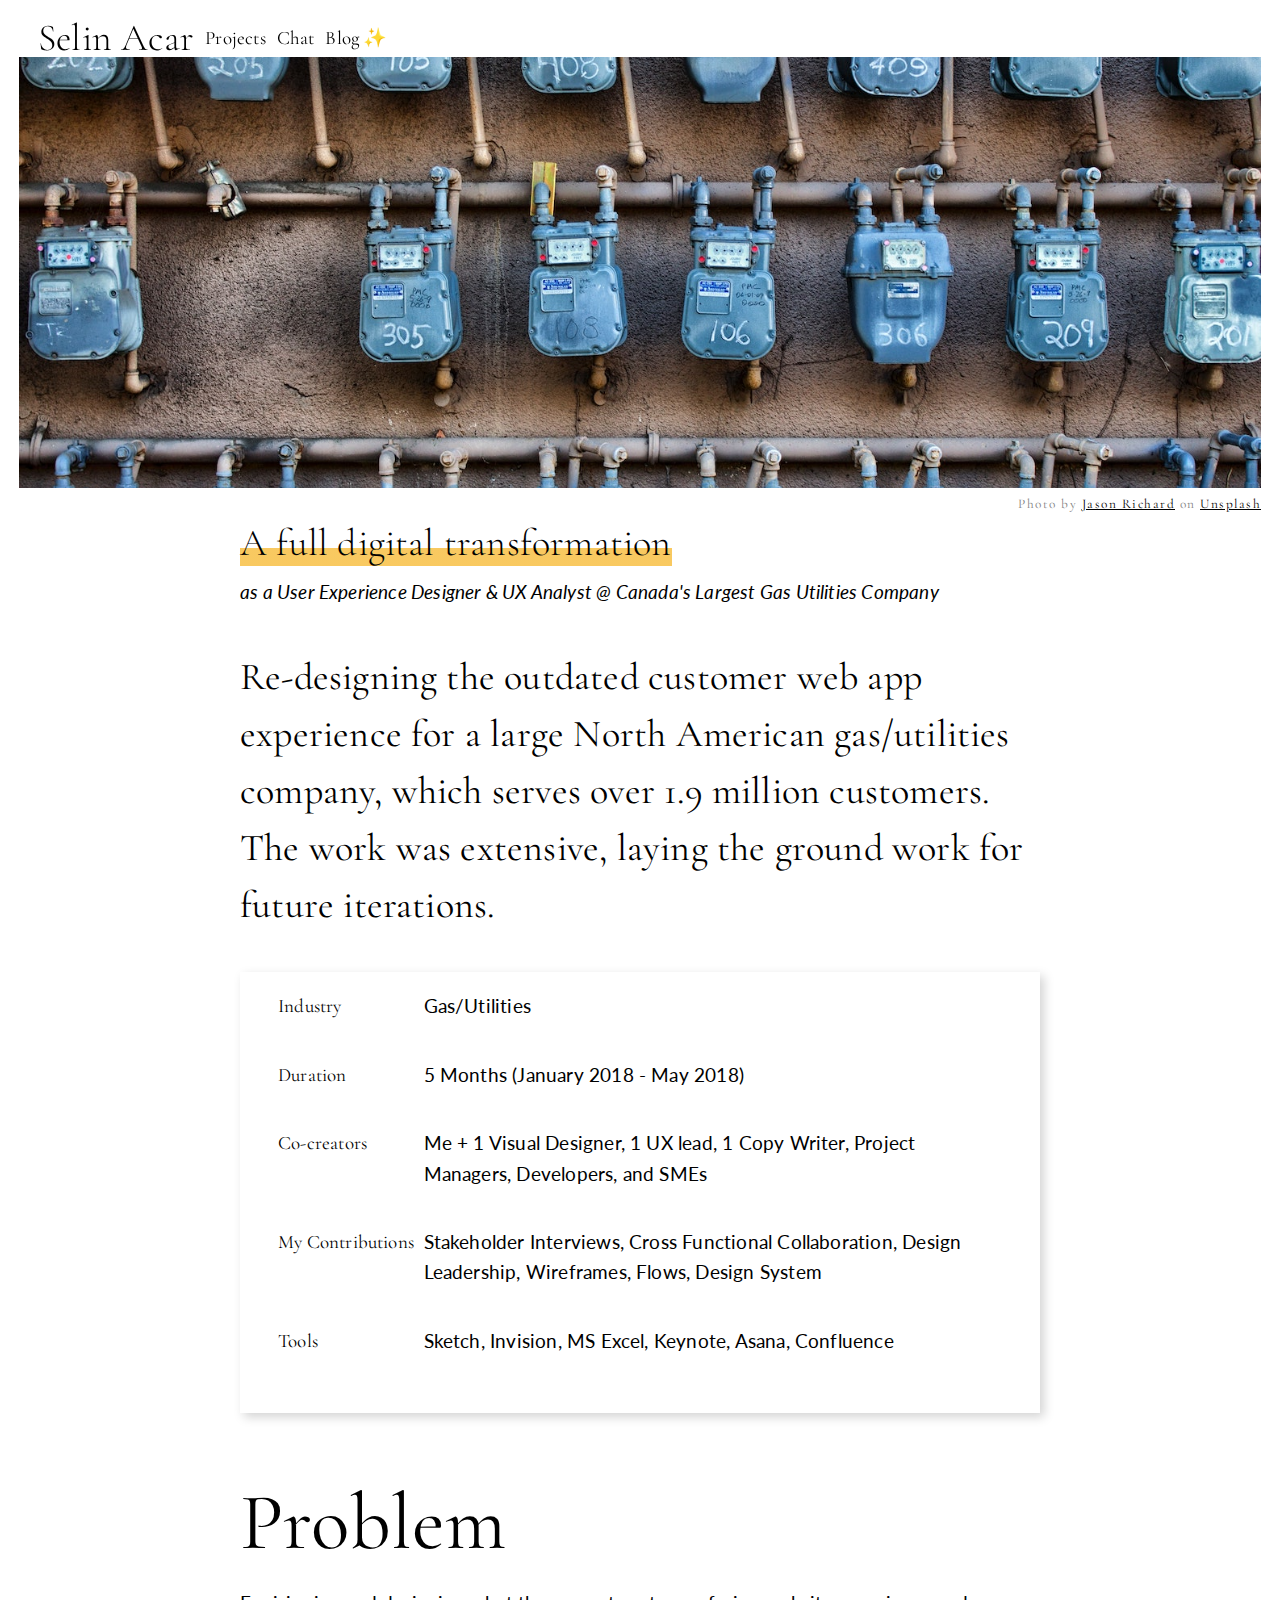
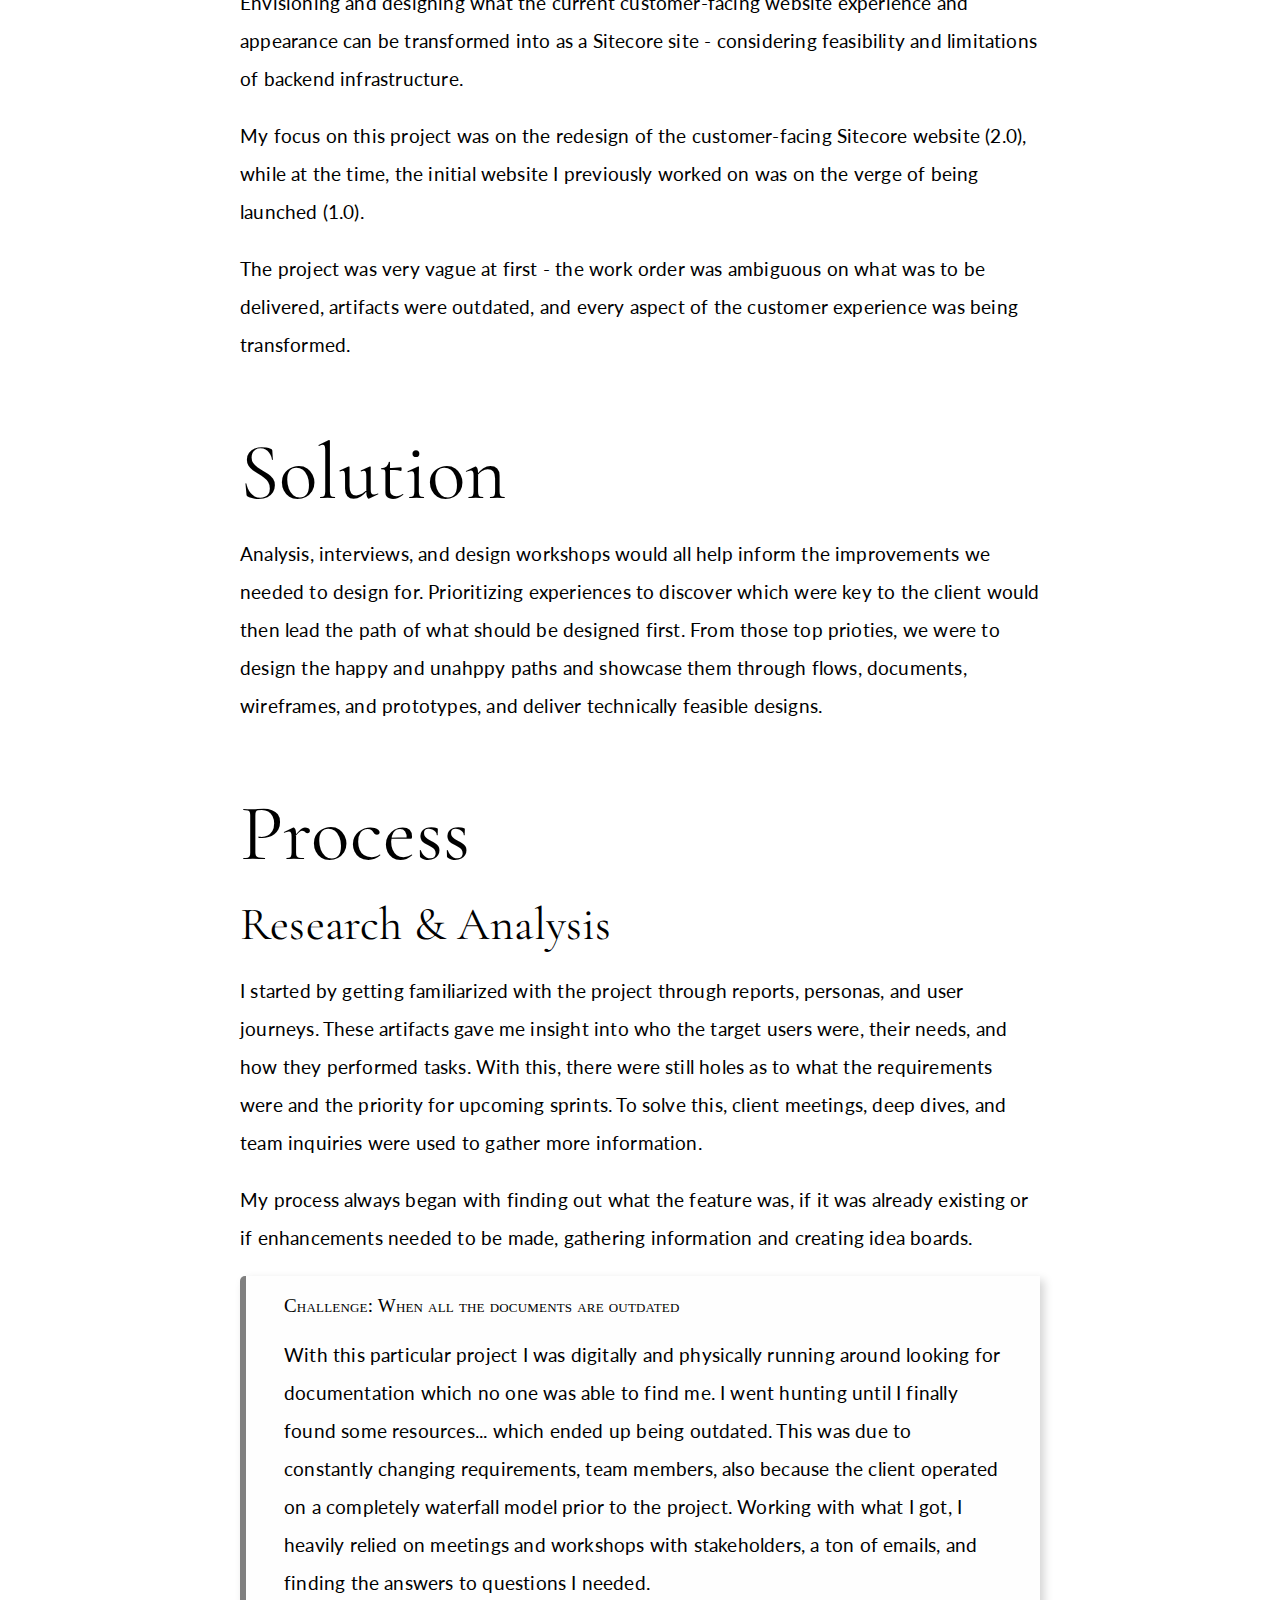
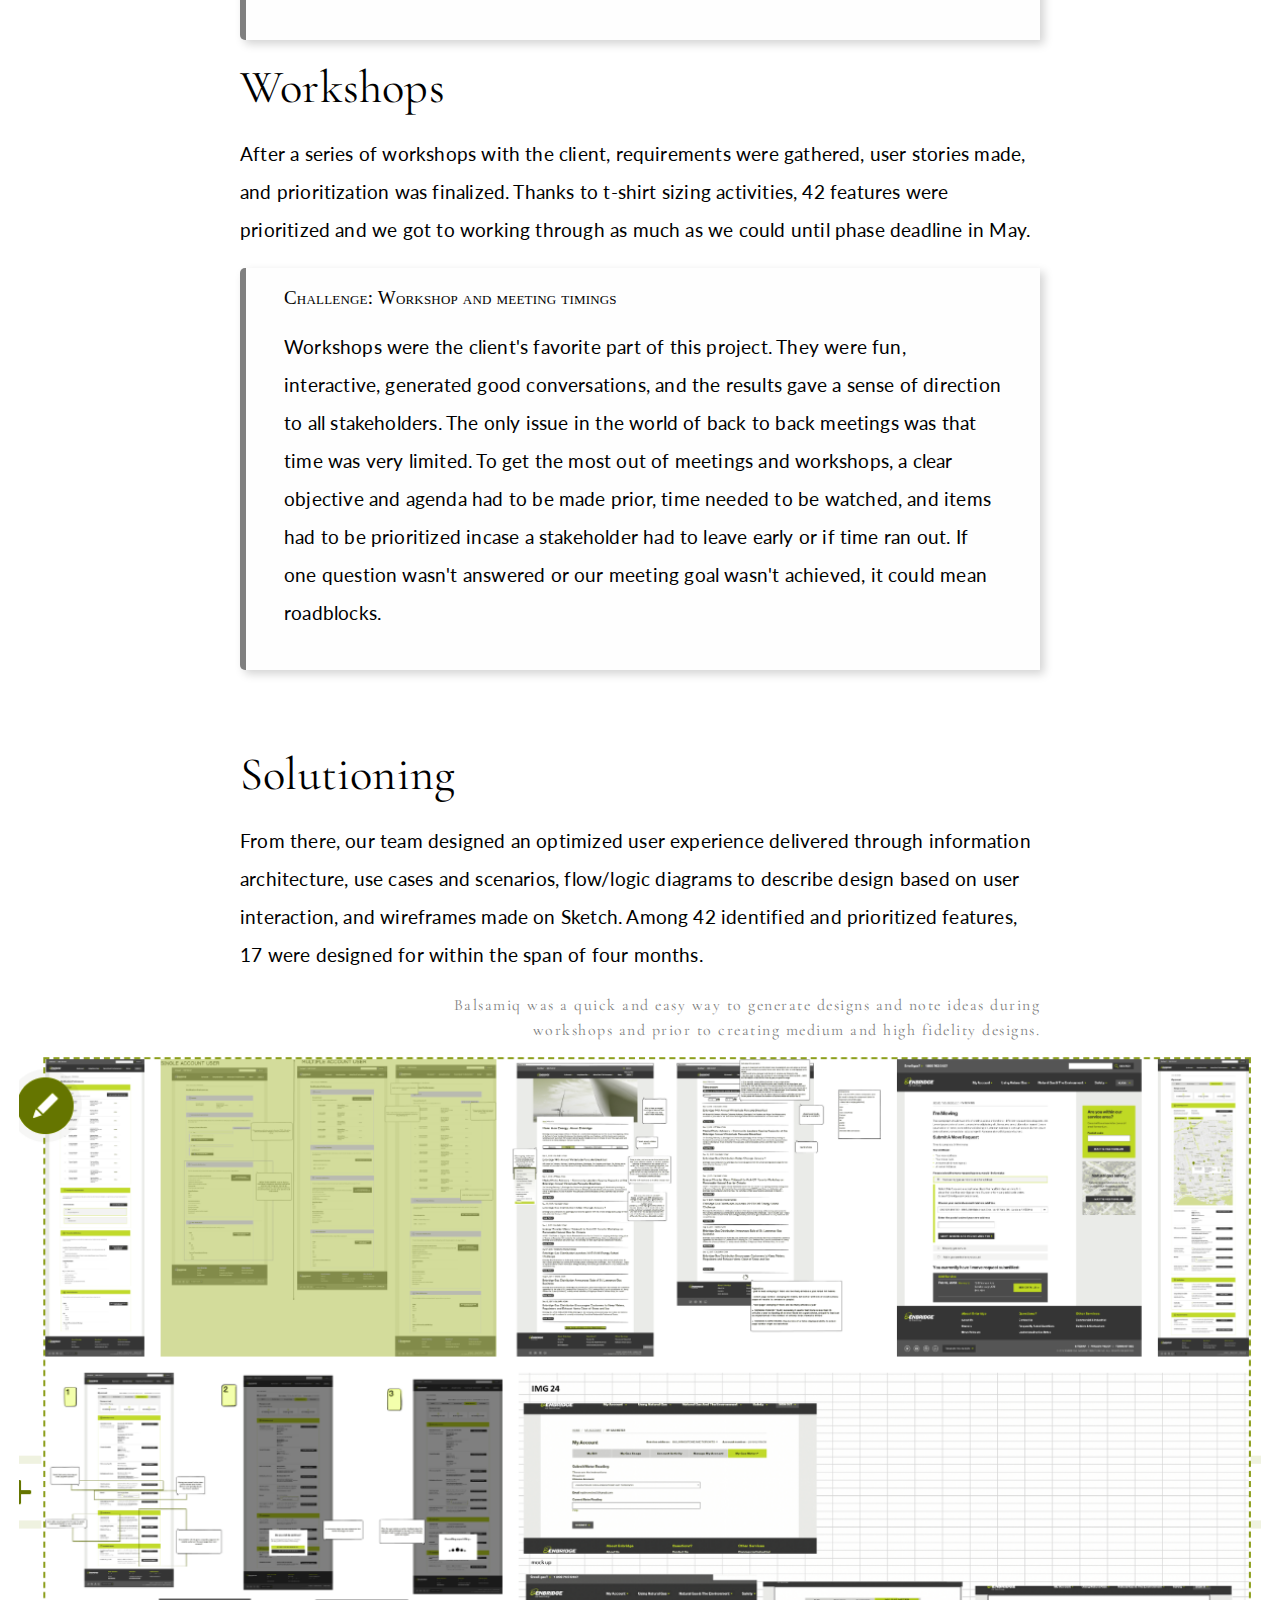
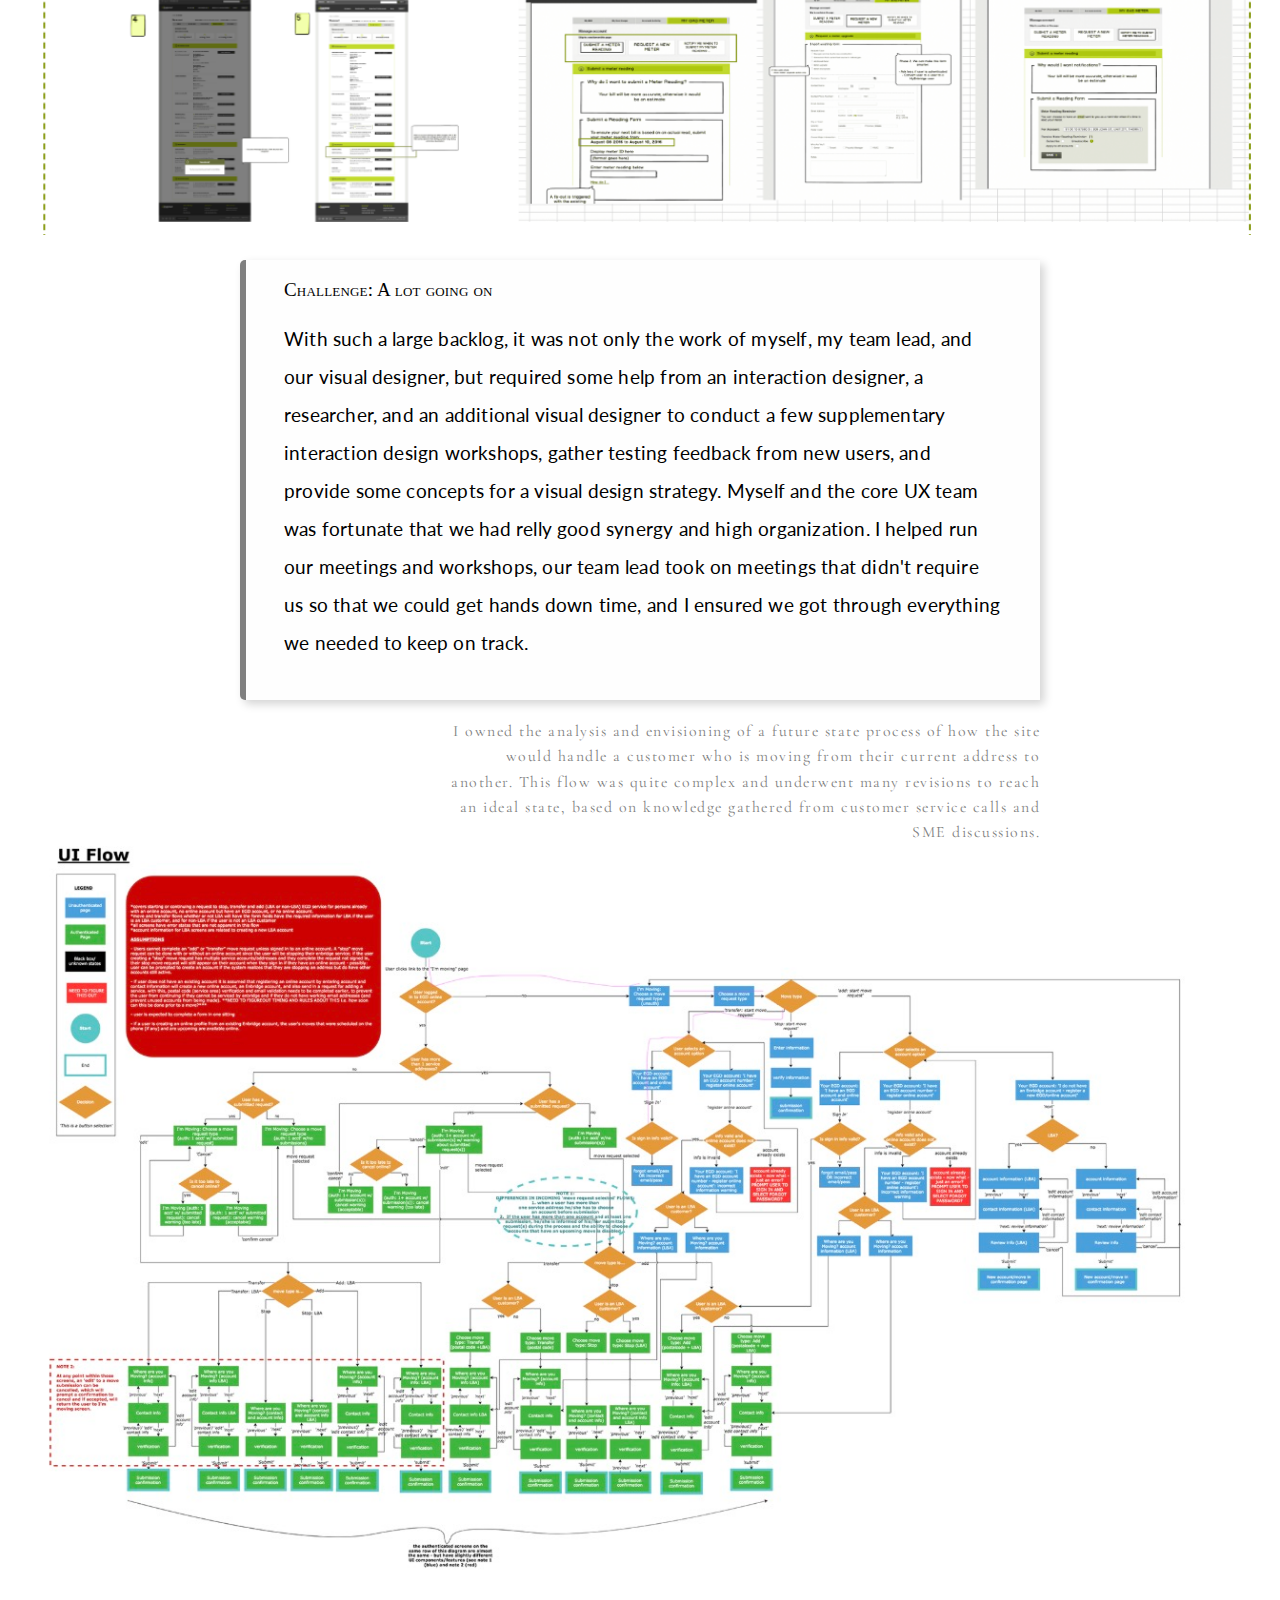
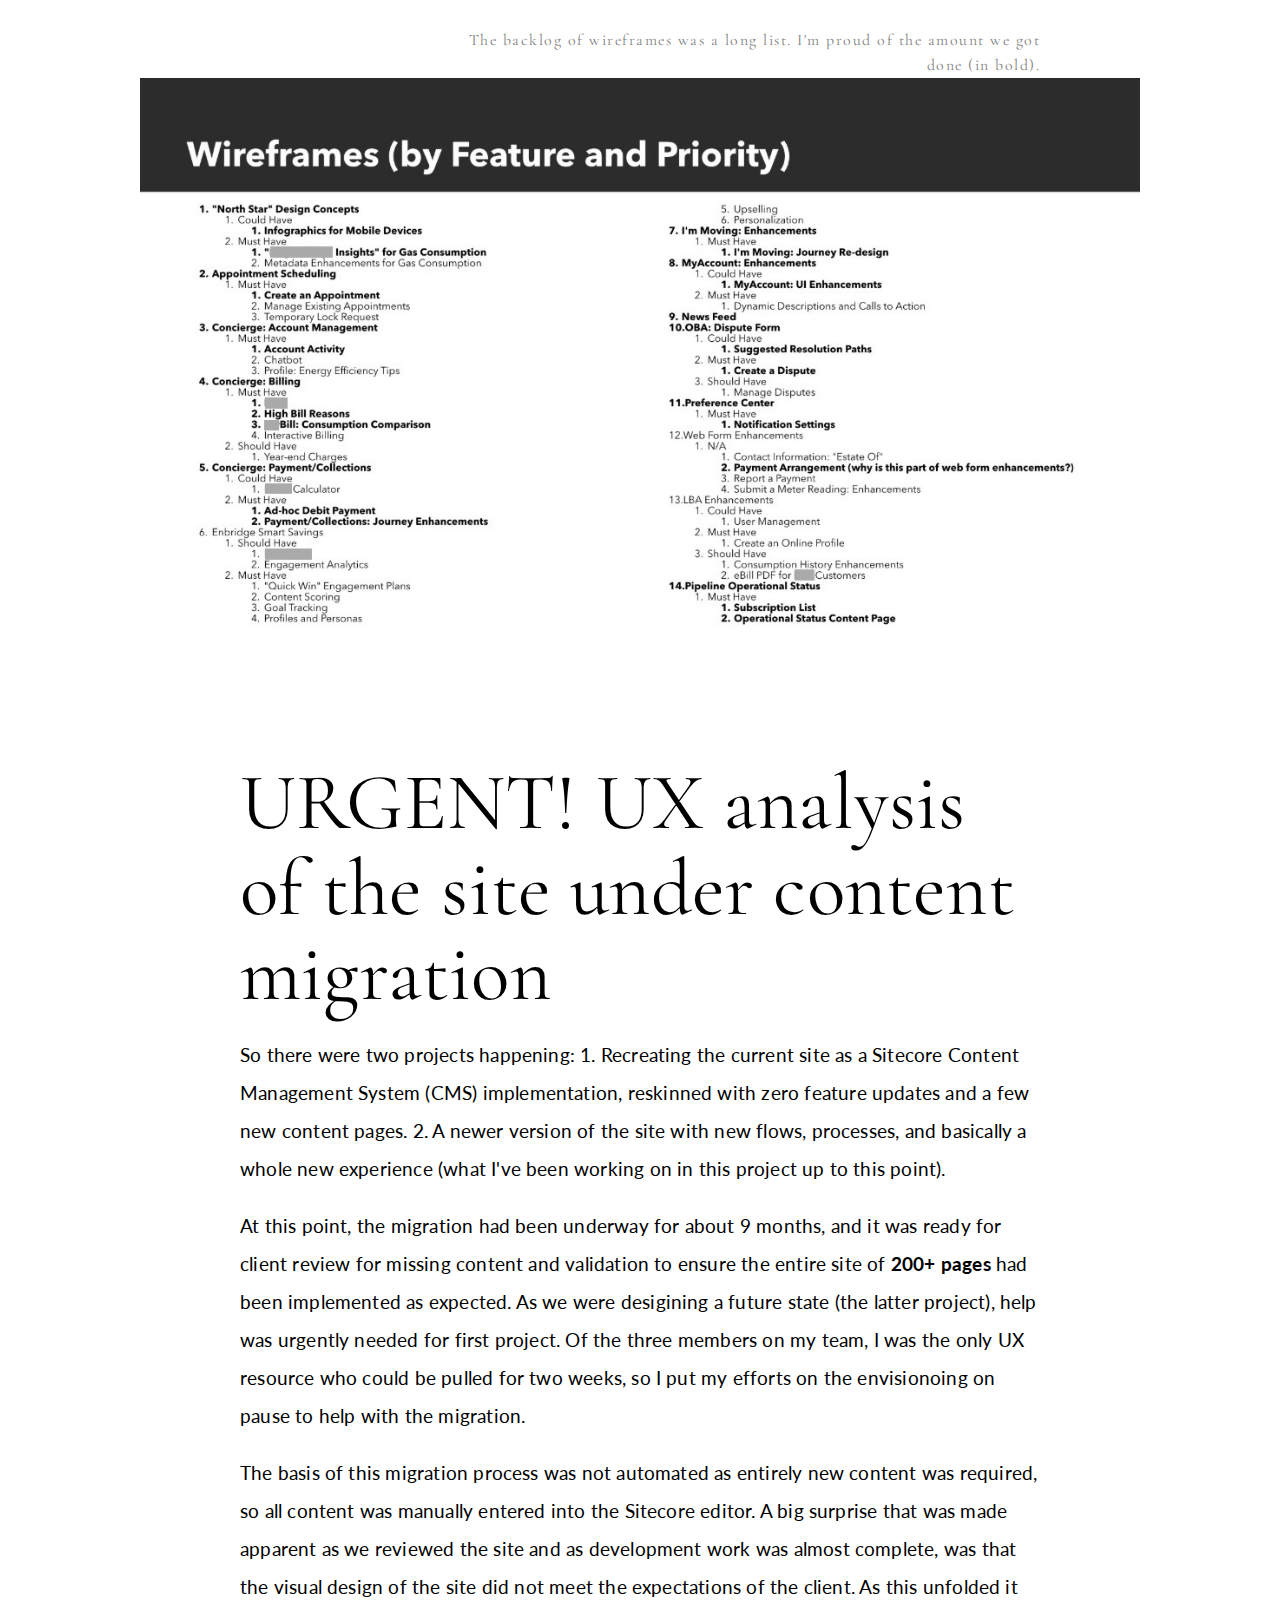
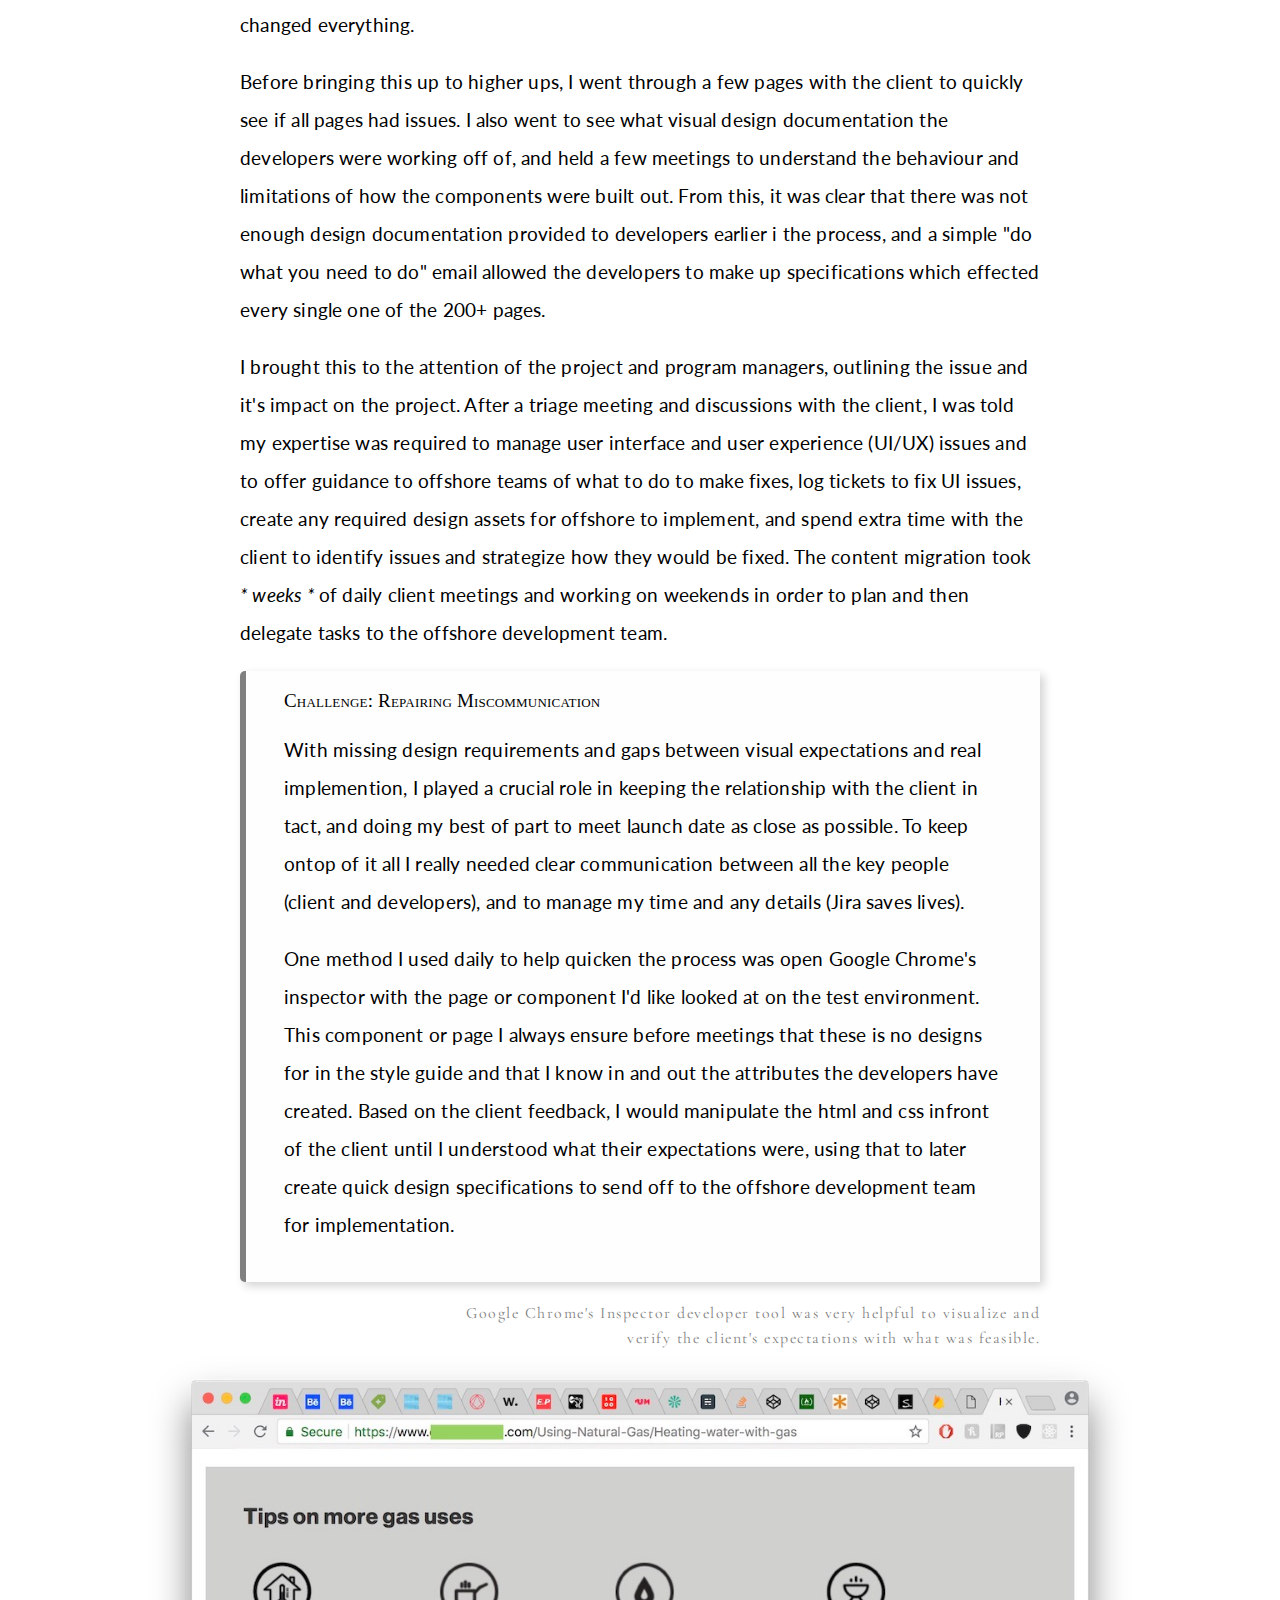
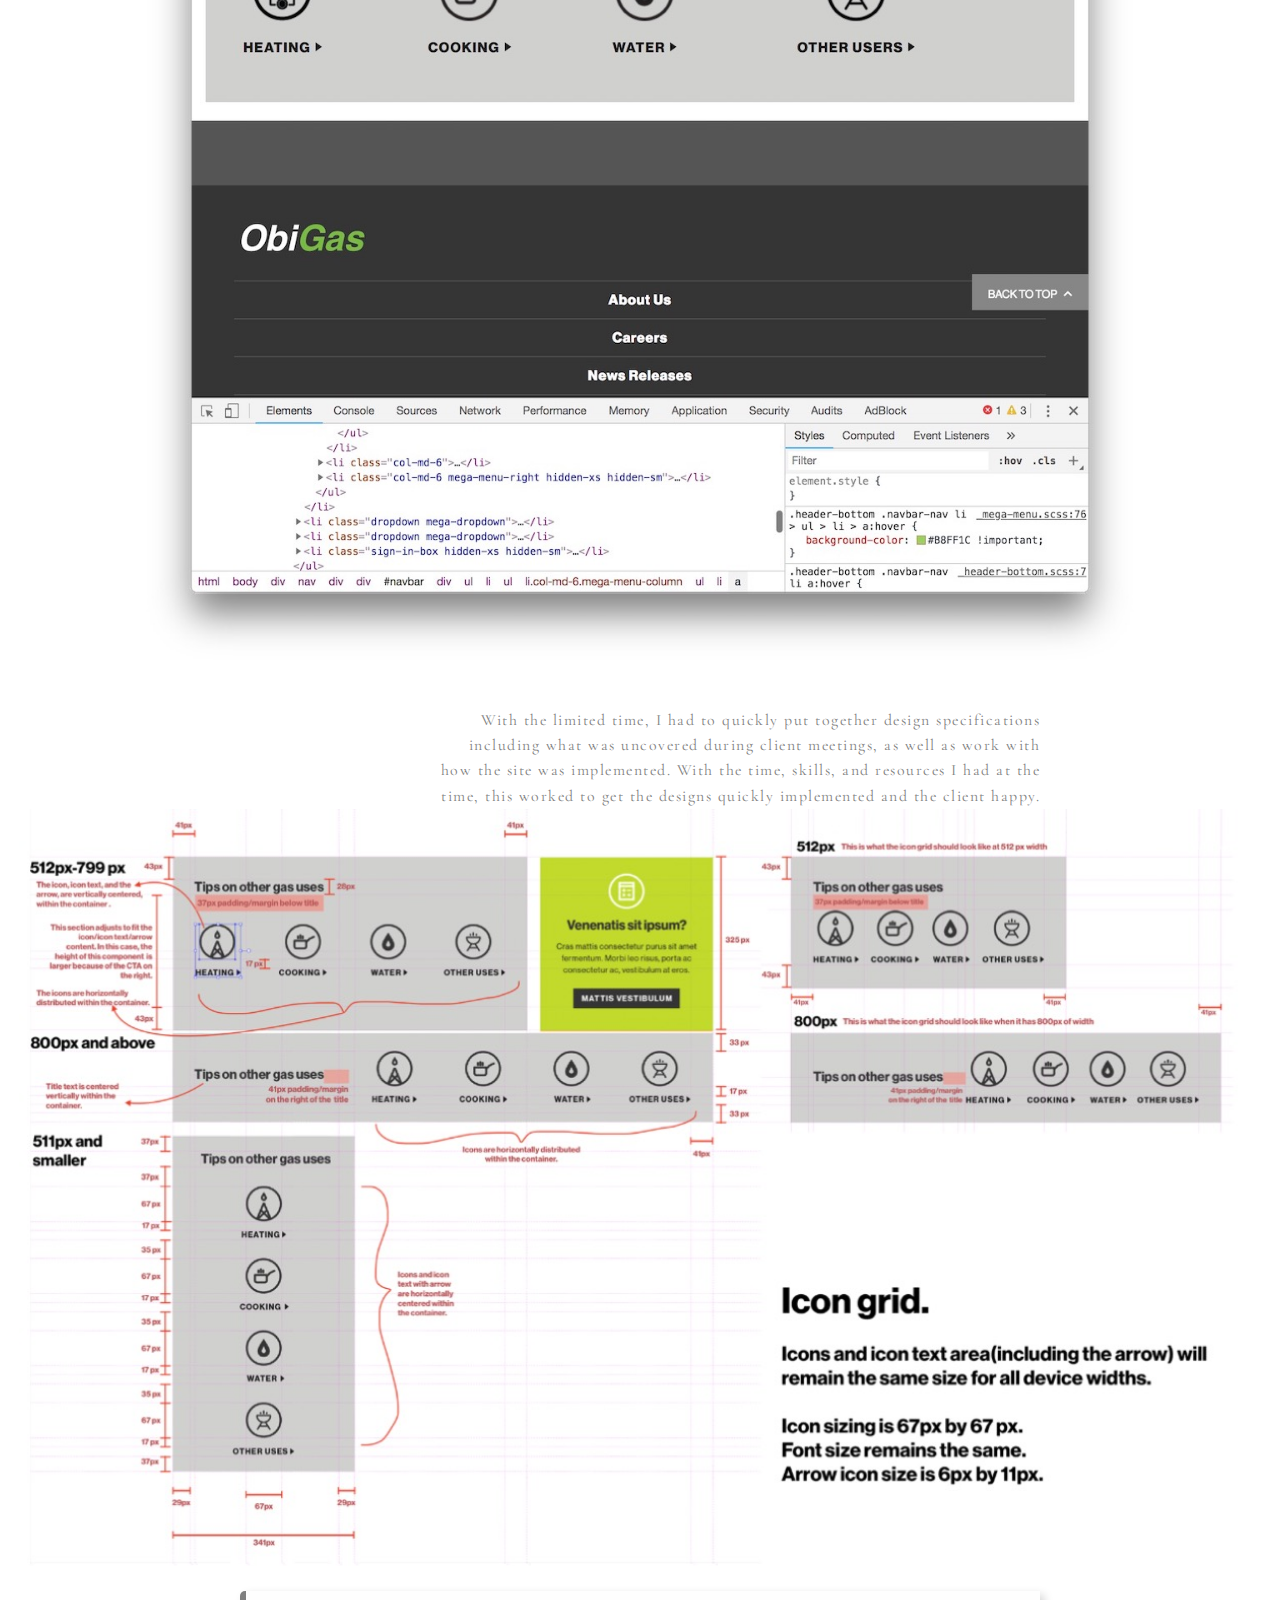
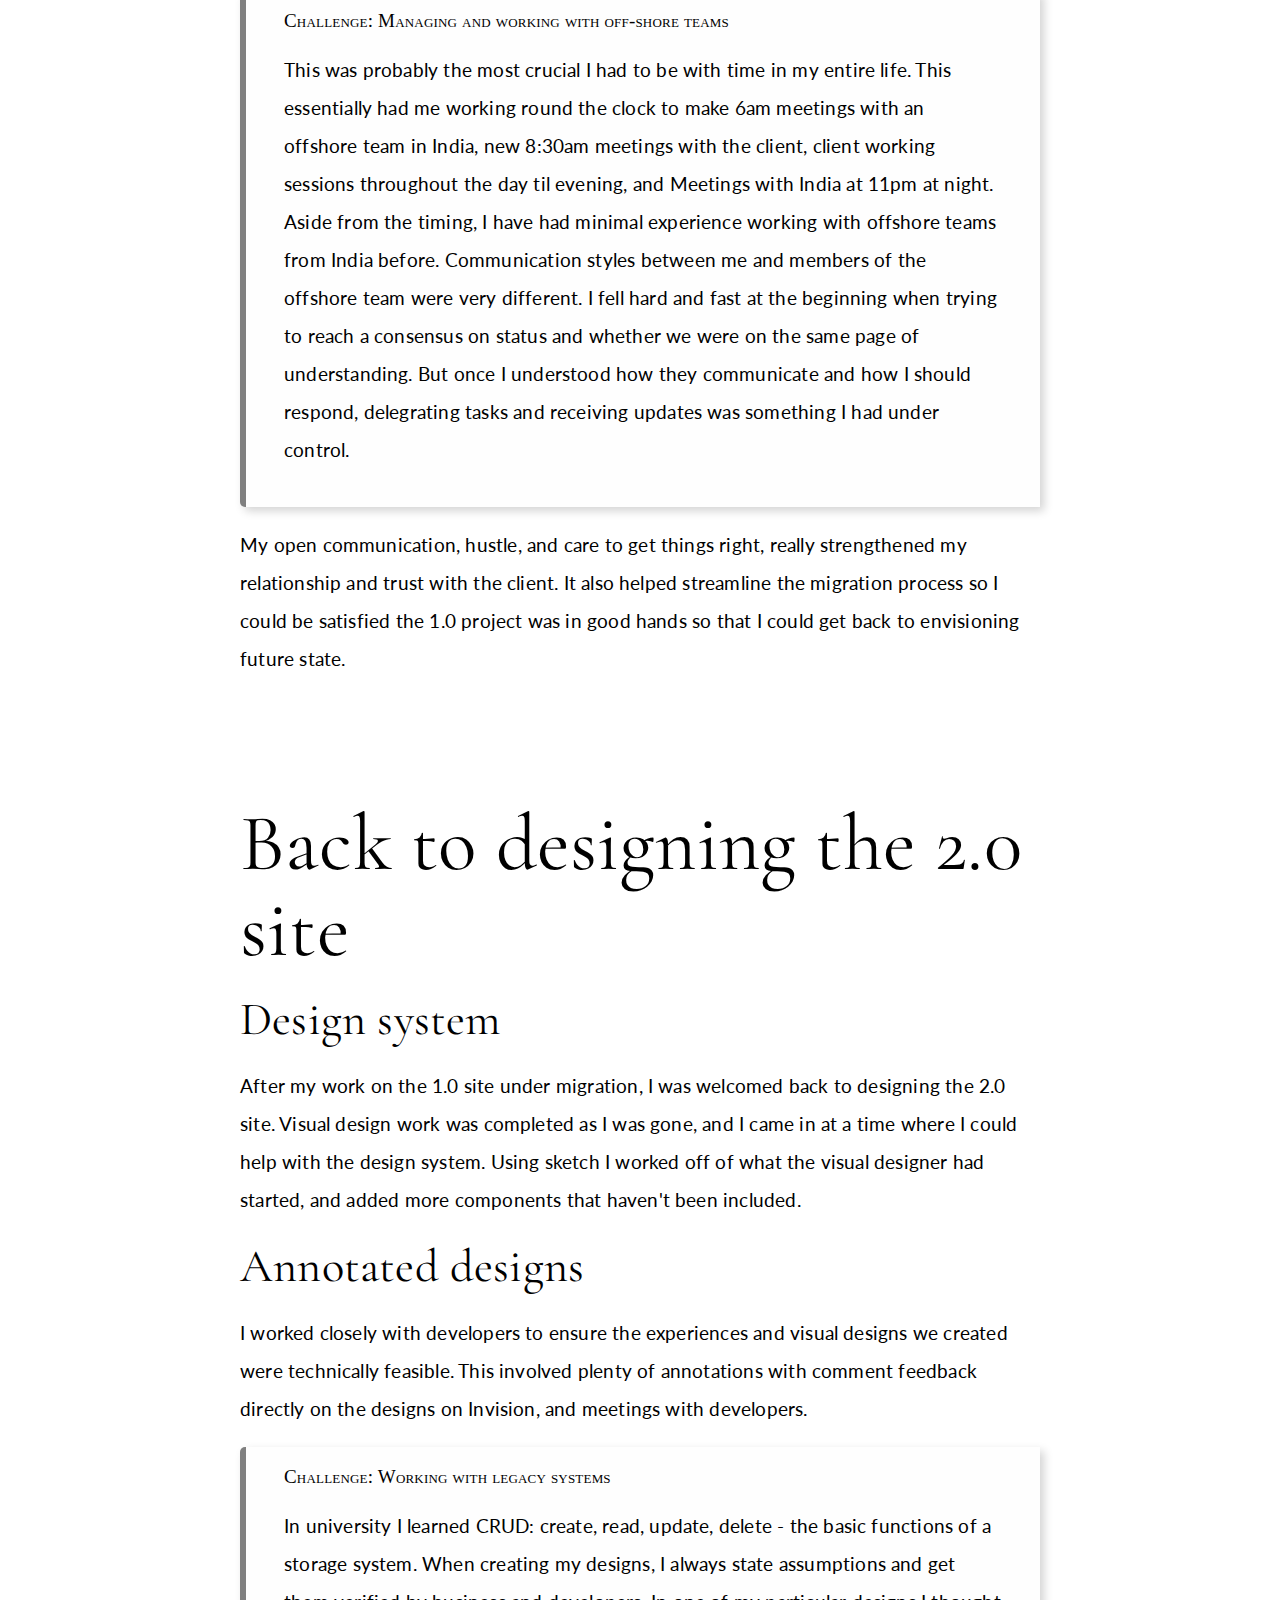
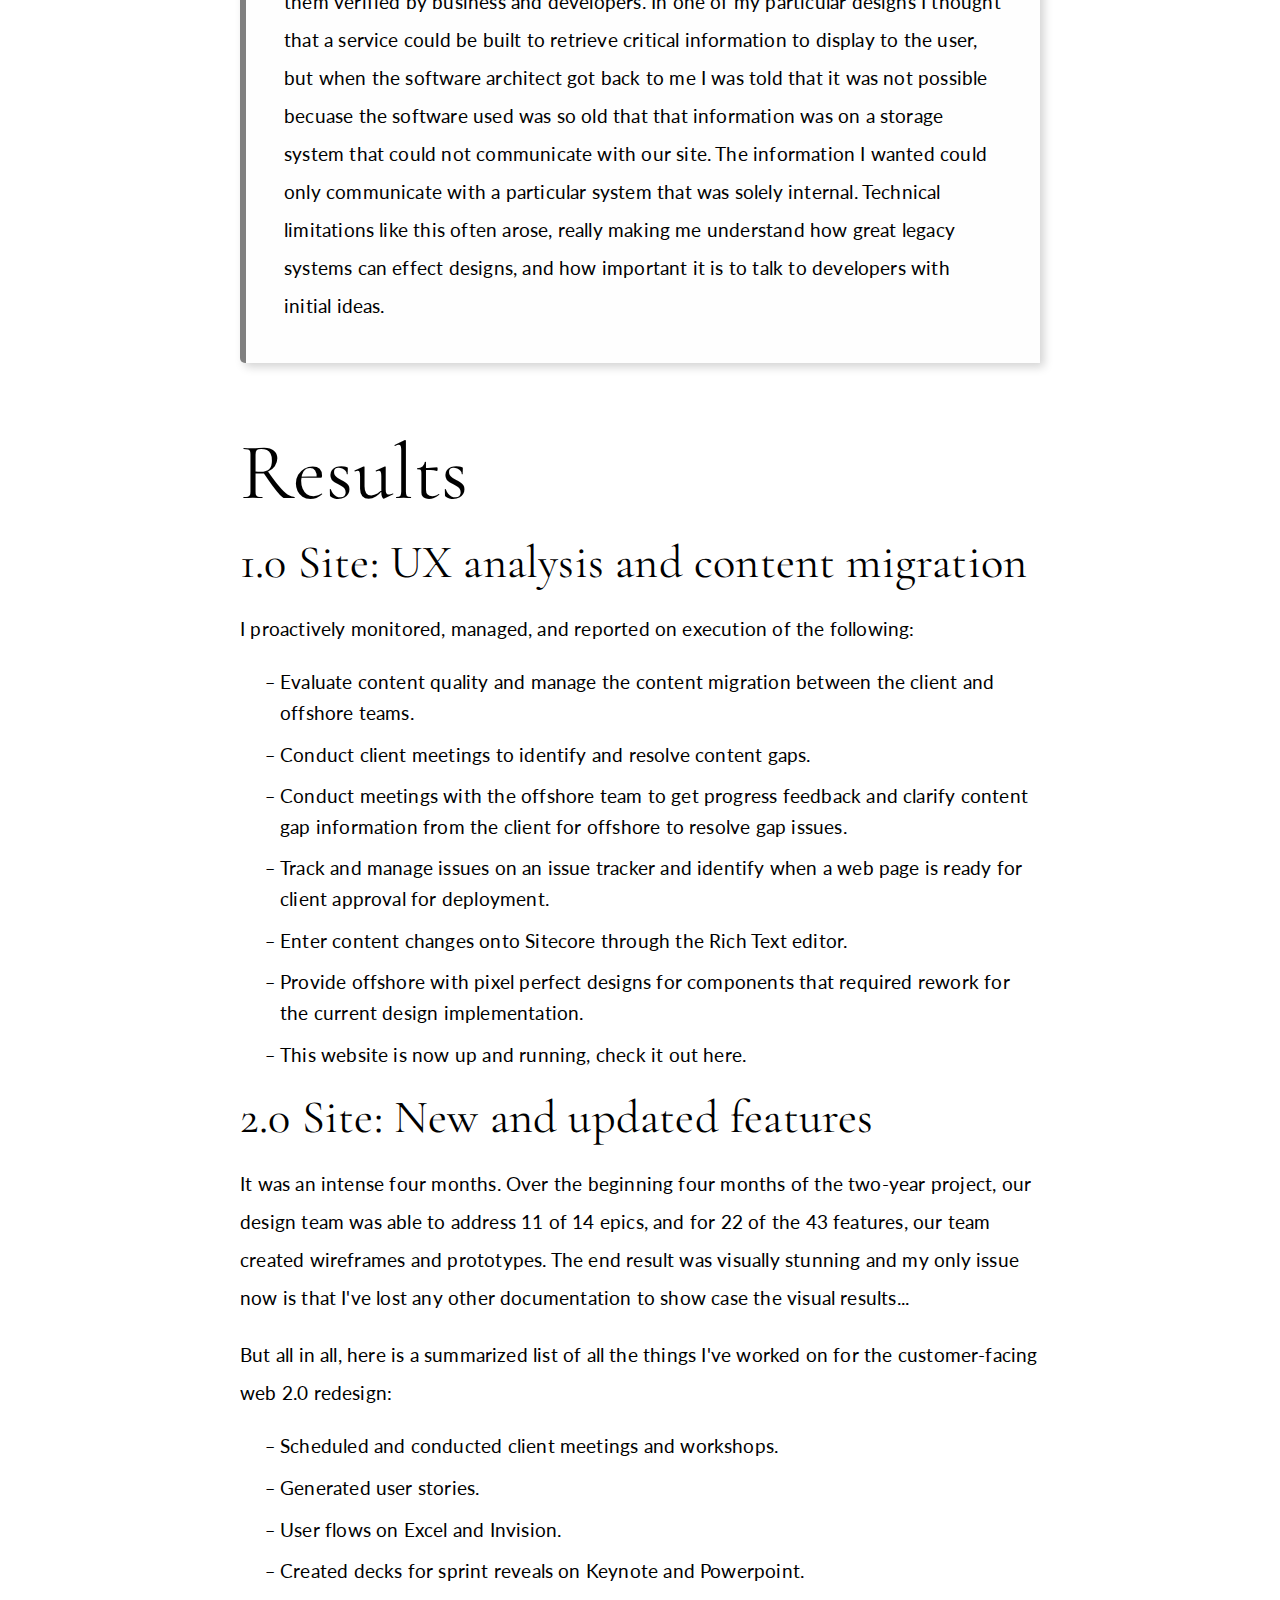
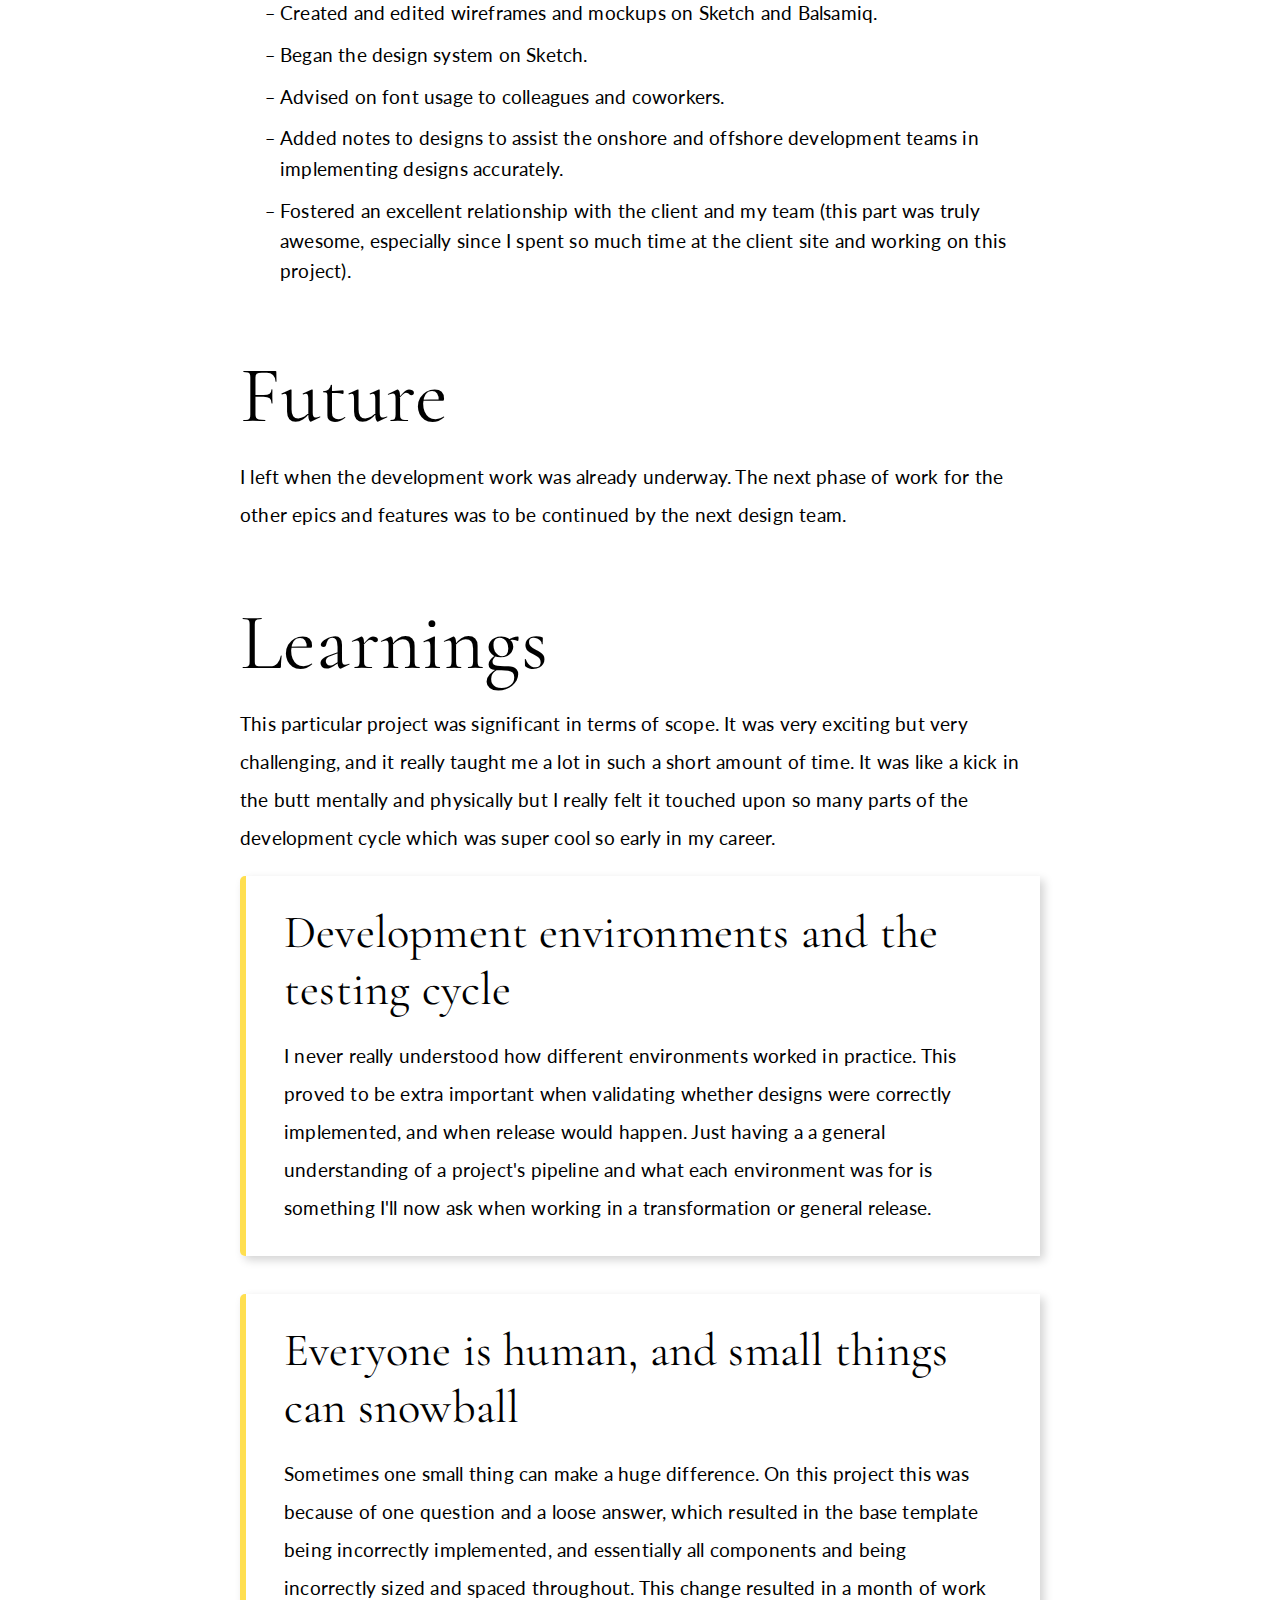
==== commit fcb463a7: "Updated paragraph font-family to Lato to increase legibility" ====
--- a/2018-gasutilities.html
+++ b/2018-gasutilities.html
@@ -8,6 +8,7 @@
   <link rel="preconnect" href="https://fonts.googleapis.com">
   <link rel="preconnect" href="https://fonts.gstatic.com" crossorigin>
   <link href="https://fonts.googleapis.com/css2?family=Cormorant+Garamond:wght@300&display=swap" rel="stylesheet">
+  <link href="https://fonts.googleapis.com/css2?family=Lato:wght@300;700&display=swap" rel="stylesheet">
   <link rel="stylesheet" href="style.css">
 
 </head>
--- a/style.css
+++ b/style.css
@@ -62,7 +62,7 @@
 h4{ font: 1.3em/1em 'Cormorant Garamond', serif; margin: 1rem 0 .3rem;}
 @media only screen and (min-width: 800px) {
     h2{ font: 4.209rem/4.5rem 'Cormorant Garamond', serif; }
-    h3{ font: 2.441rem/3.5rem 'Cormorant Garamond', serif; }
+    h3{ font: 2.441rem/3rem 'Cormorant Garamond', serif; }
     h4{ font: 1.953rem/2.0rem 'Cormorant Garamond', serif; }
 
 }
@@ -75,8 +75,9 @@
 
 .description{ font: 2rem/3rem 'Cormorant Garamond', serif; }
 
-p{ line-height: 1.6rem; }
+p{ font: 1rem/2rem 'Lato', sans-serif;}
 b, strong{ font-family: 'Cormorant Garamond SemiBold'; }
+p b, p strong{ font-family: 'Lato'; }
 a{ color: black; }
 a:visited{ color: black; }
 .referencetext{
@@ -99,7 +100,7 @@
 
 ul{ padding: 0; }
 ul li{ list-style: none; }
-ol li, ul li{ margin-bottom: .6rem; }
+ol li, ul li{ margin-bottom: .6rem; font-family: 'Lato', sans-serif;}
 
 .bullets{ padding: revert; }
 .bullets li{ list-style: "\2012  "; }
@@ -108,6 +109,7 @@
     font-variant: small-caps 0.8rem 'Cormorant Garamond Bold';
     padding-right: 0.5rem;
 }
+dd{ font-family: 'Lato', sans-serif;}
 
 @media only screen and (min-width: 700px) {
     dd{
@@ -188,6 +190,7 @@
     float: left;
     margin: 0 .6rem 0 0;
     line-height: 2rem;
+    font-family: "Cormorant Garamond", serif;
 }
 #navbar li a{ font-size: 0.8rem;
 }@media only screen and (min-width: 600px) {
@@ -506,6 +509,7 @@
 }
 .intro-component-description{ text-align: center; font-size: 1.5rem; margin-top: 6rem; }
 .intro-component-large{ font: 2.4rem/2.1rem 'Cormorant Garamond', serif; }
+.intro-component-large strong{ font-family: 'Cormorant Garamond SemiBold', serif; }
 .intro-component-emphasis{
     display: block;
     text-align: right;
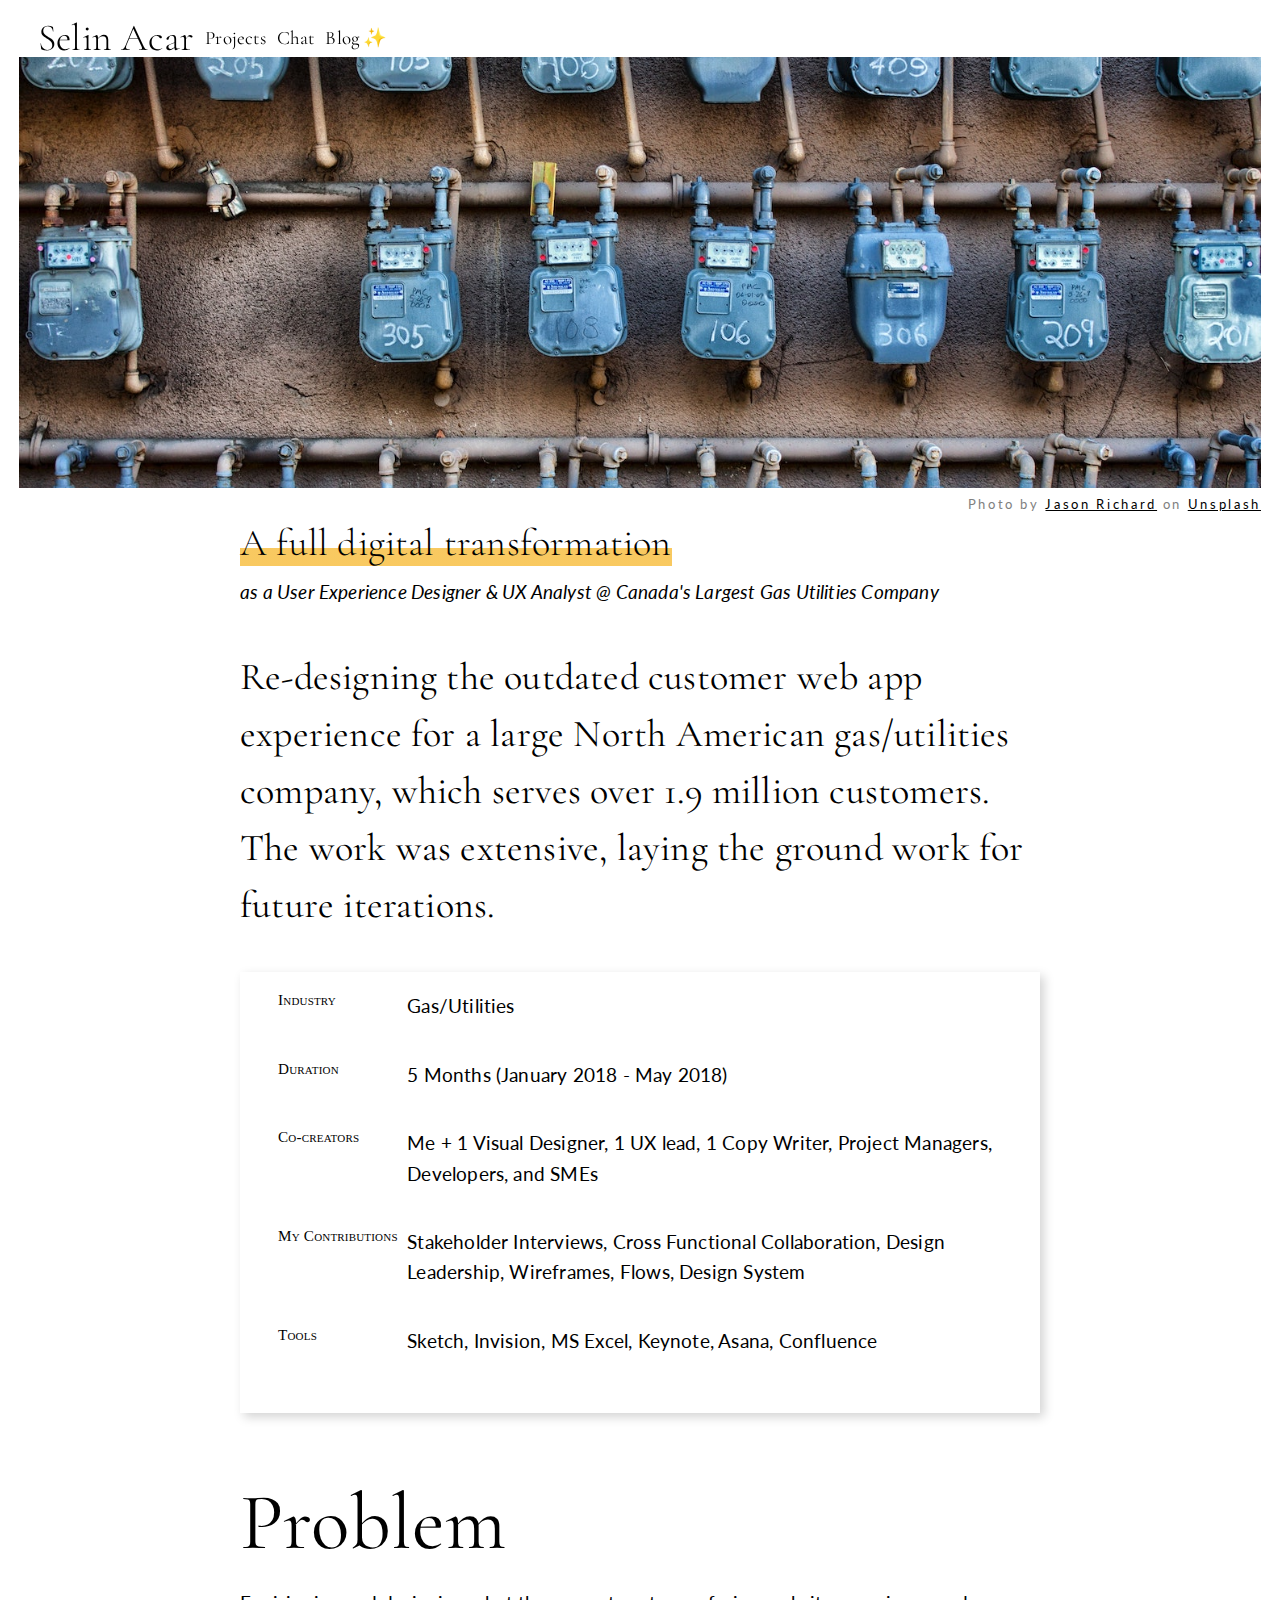
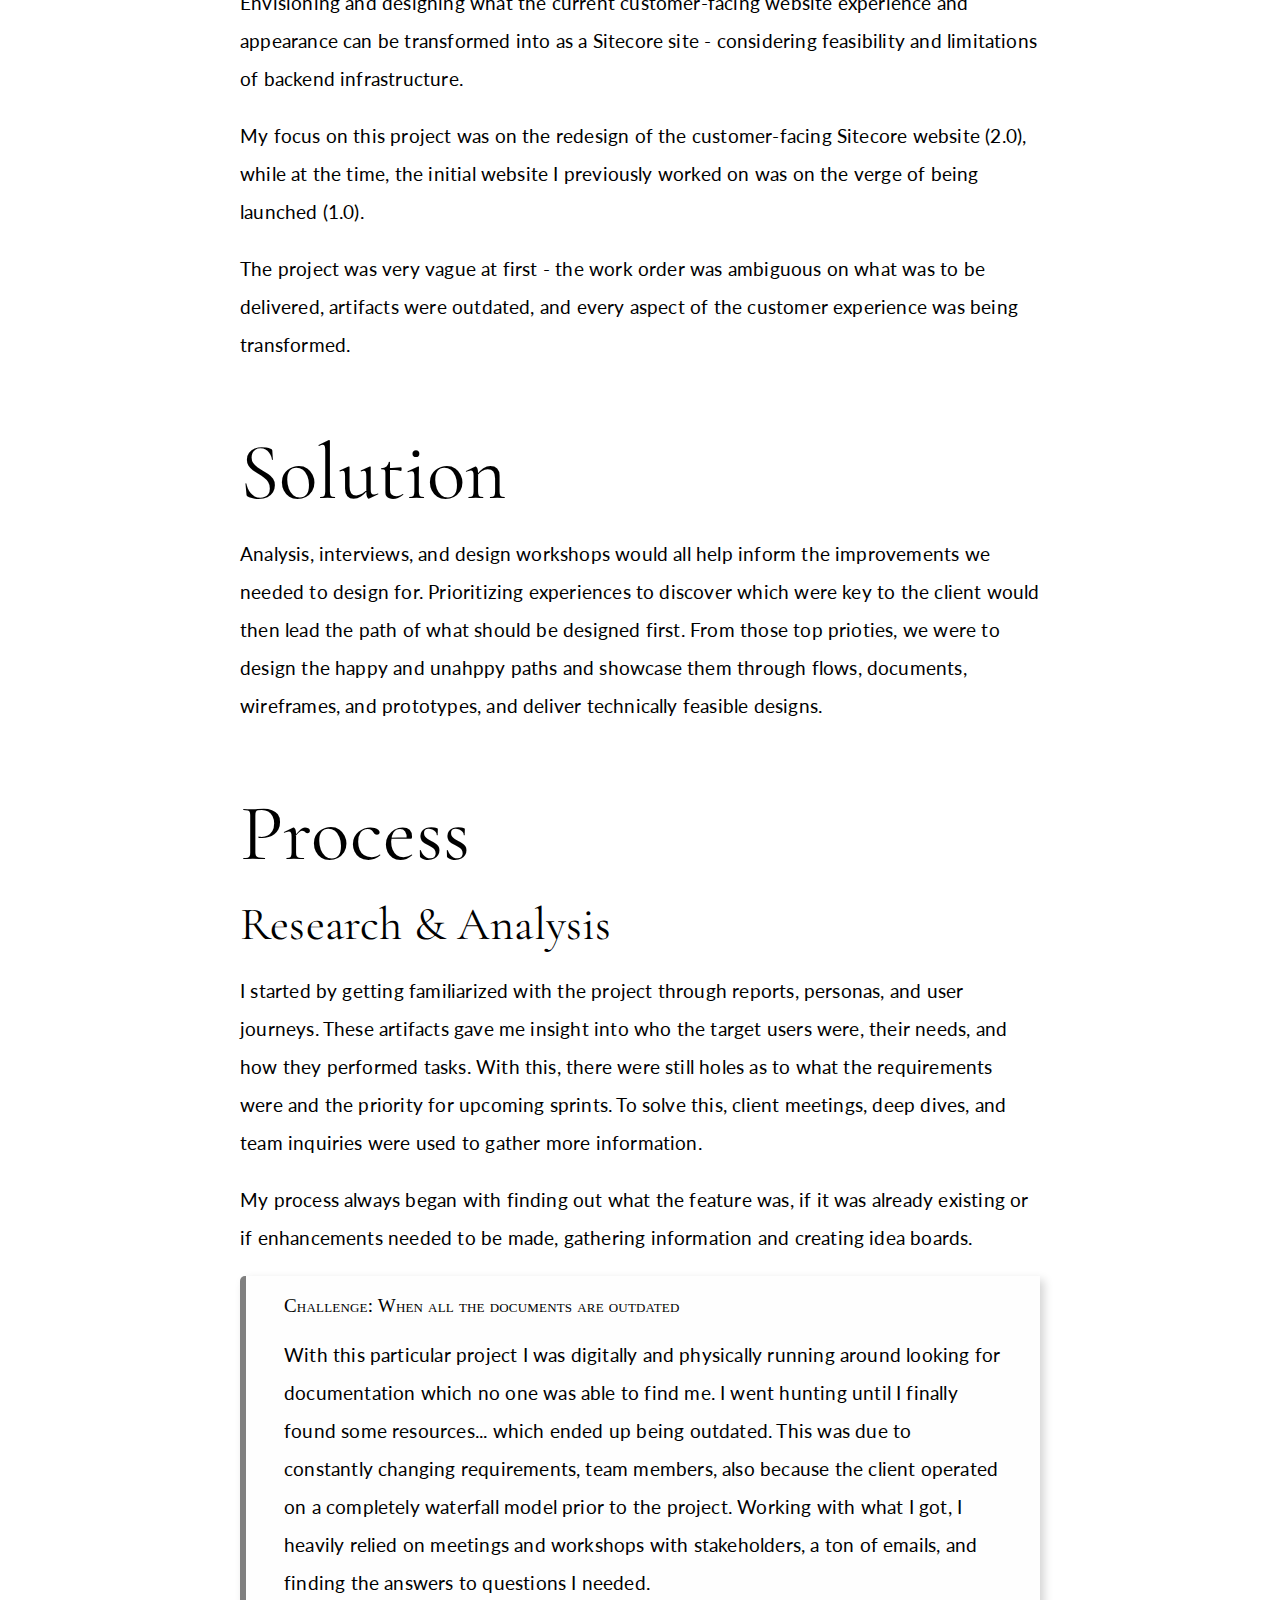
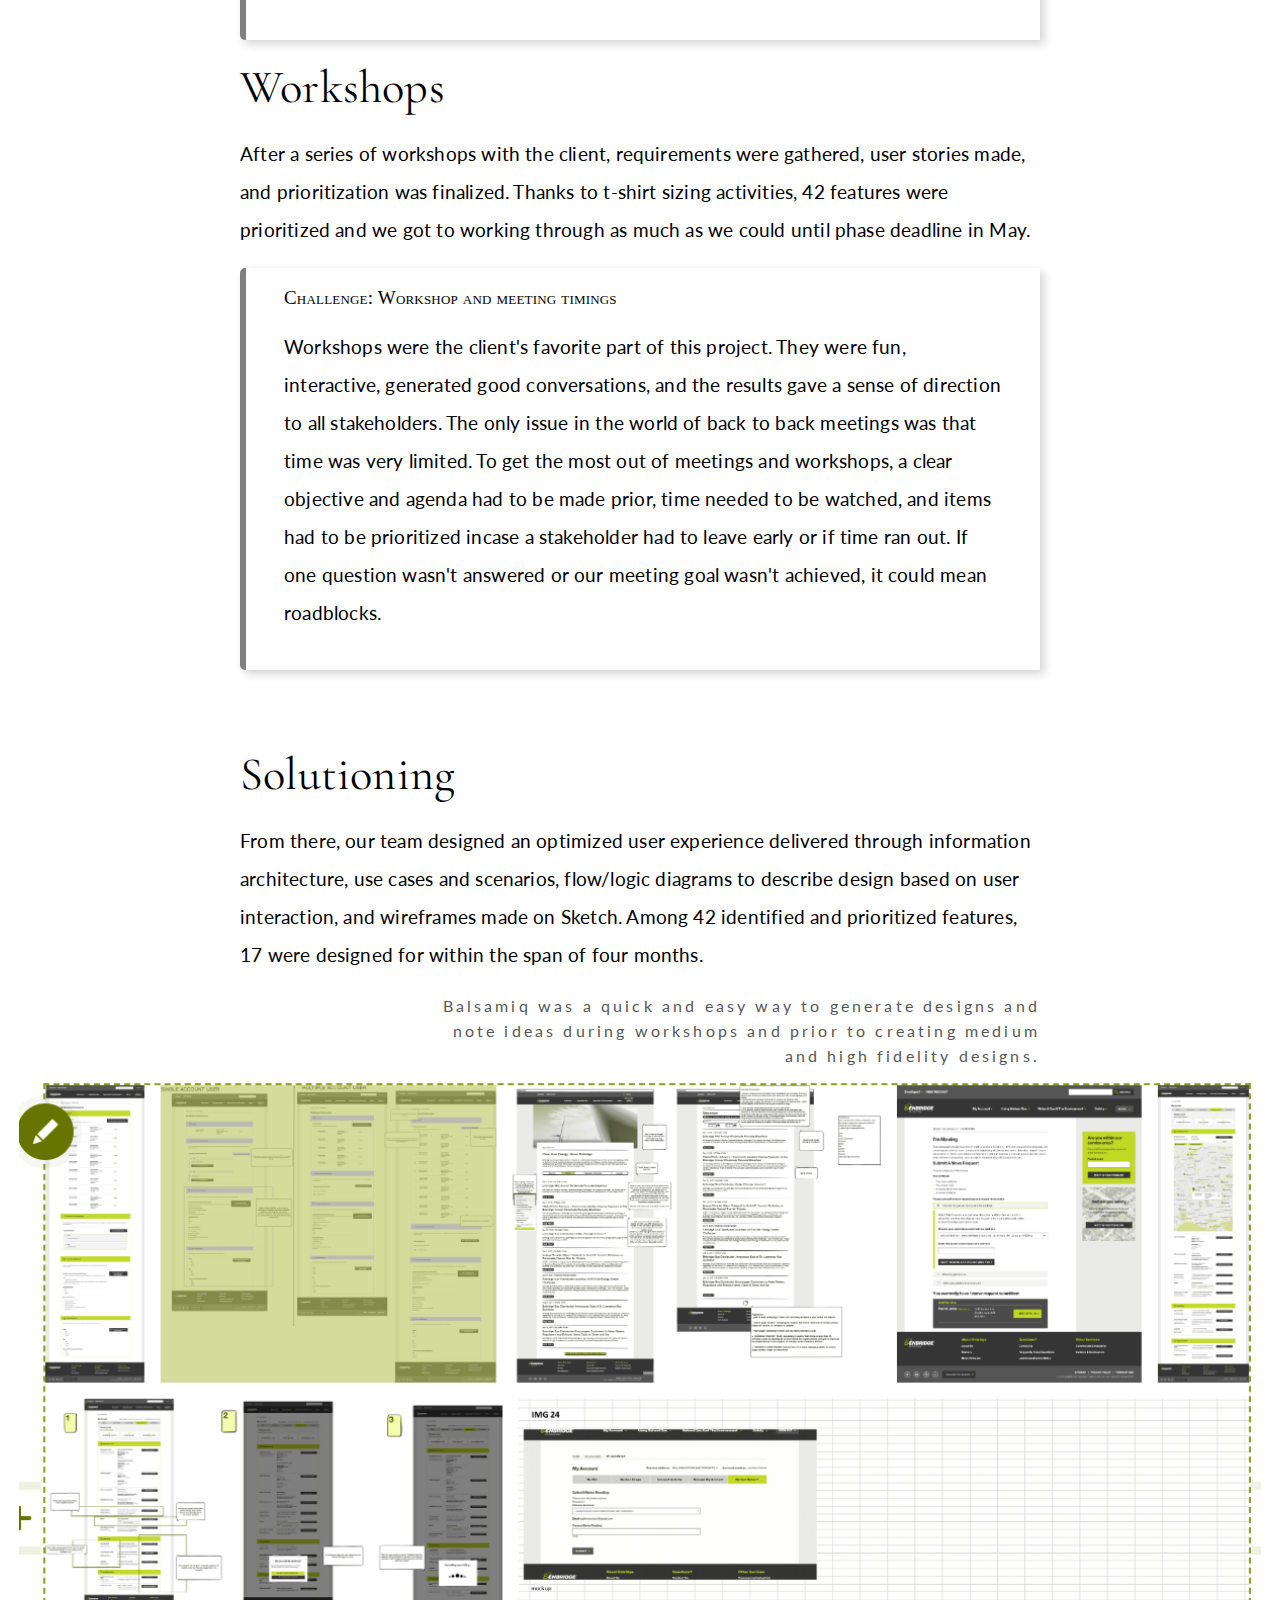
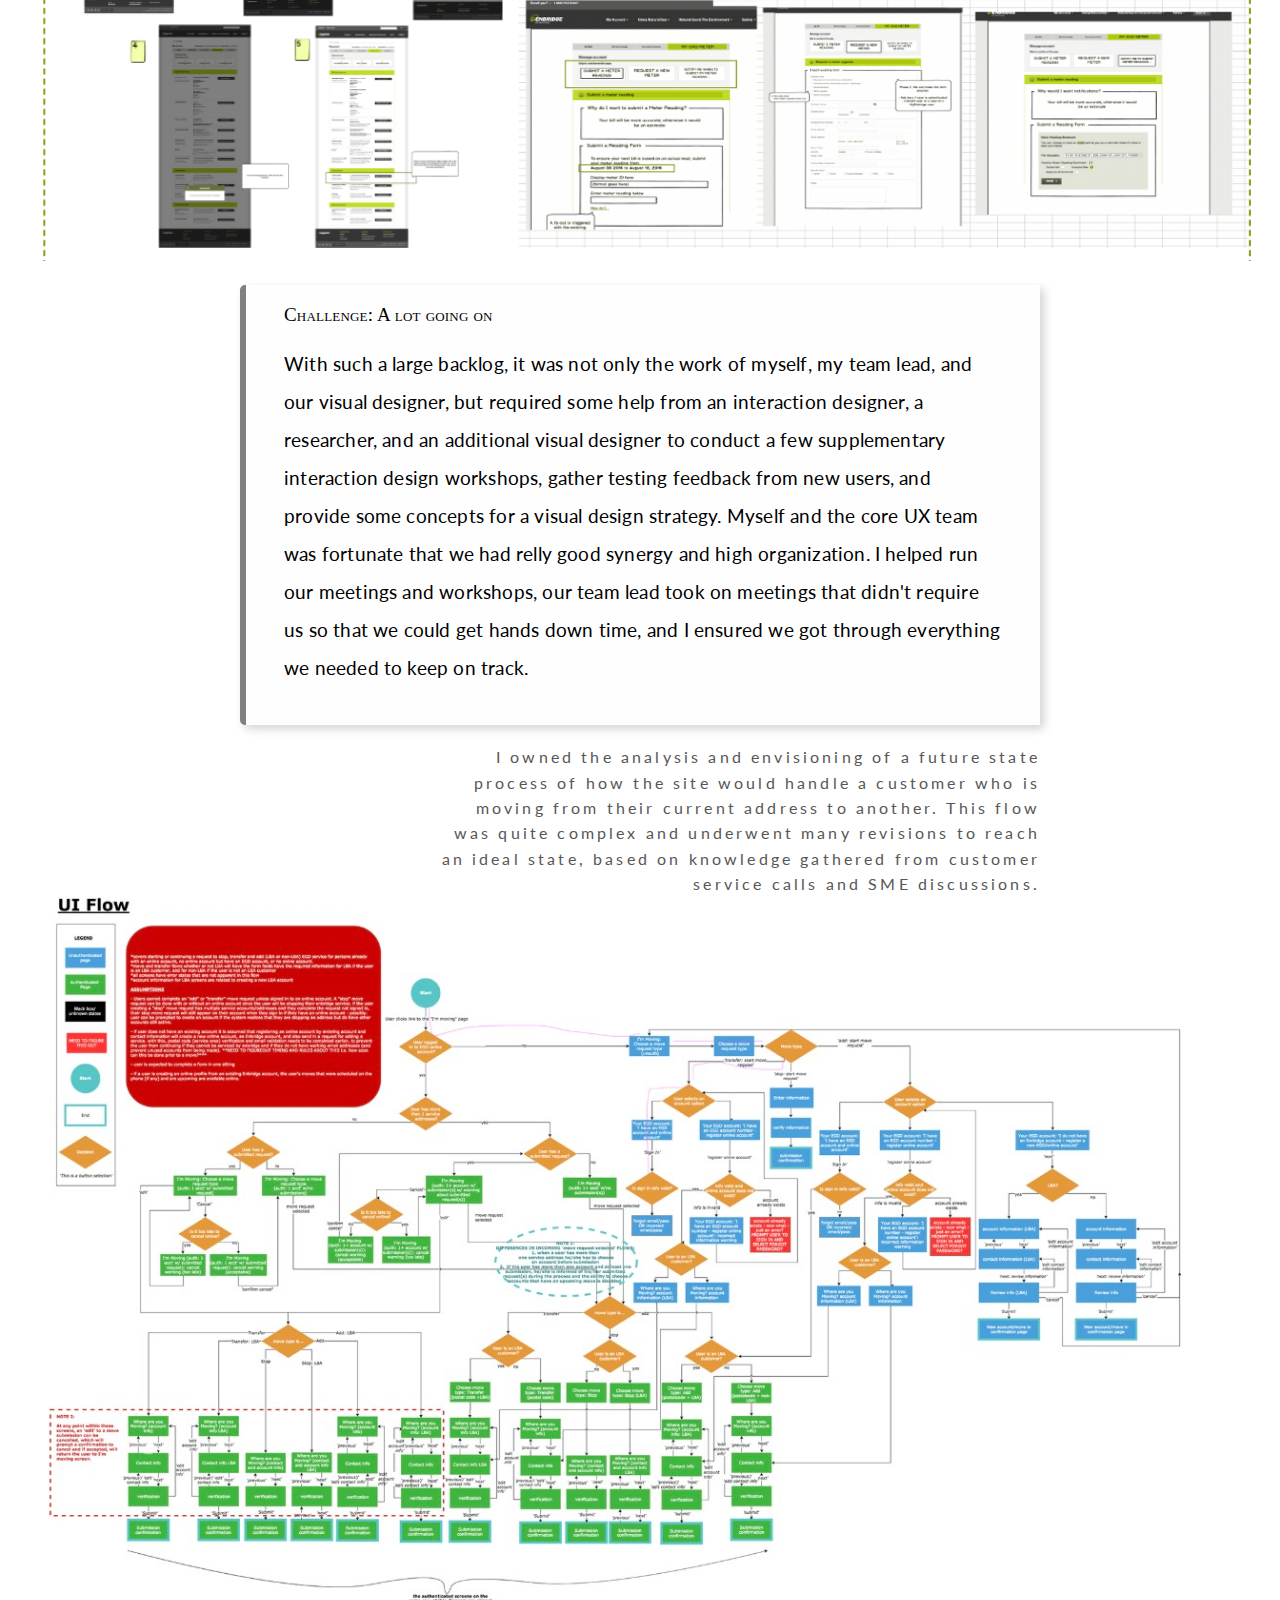
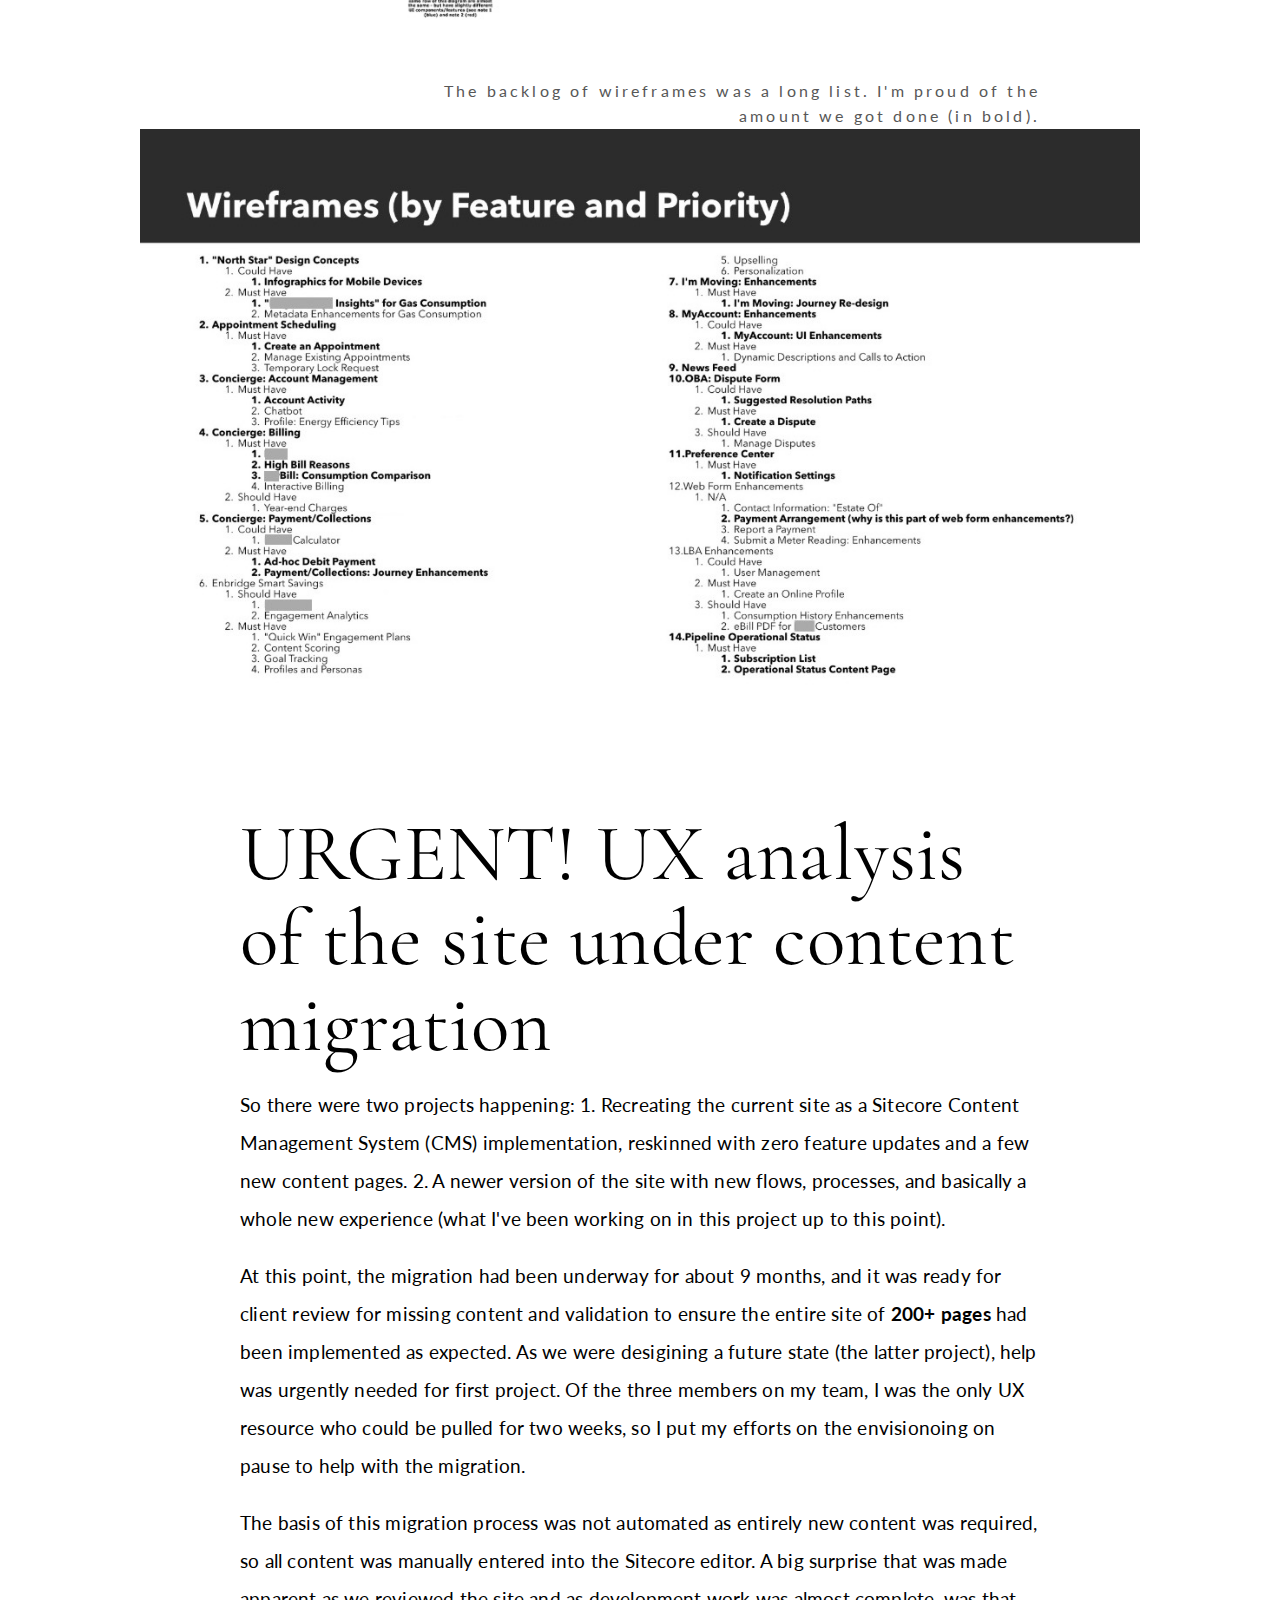
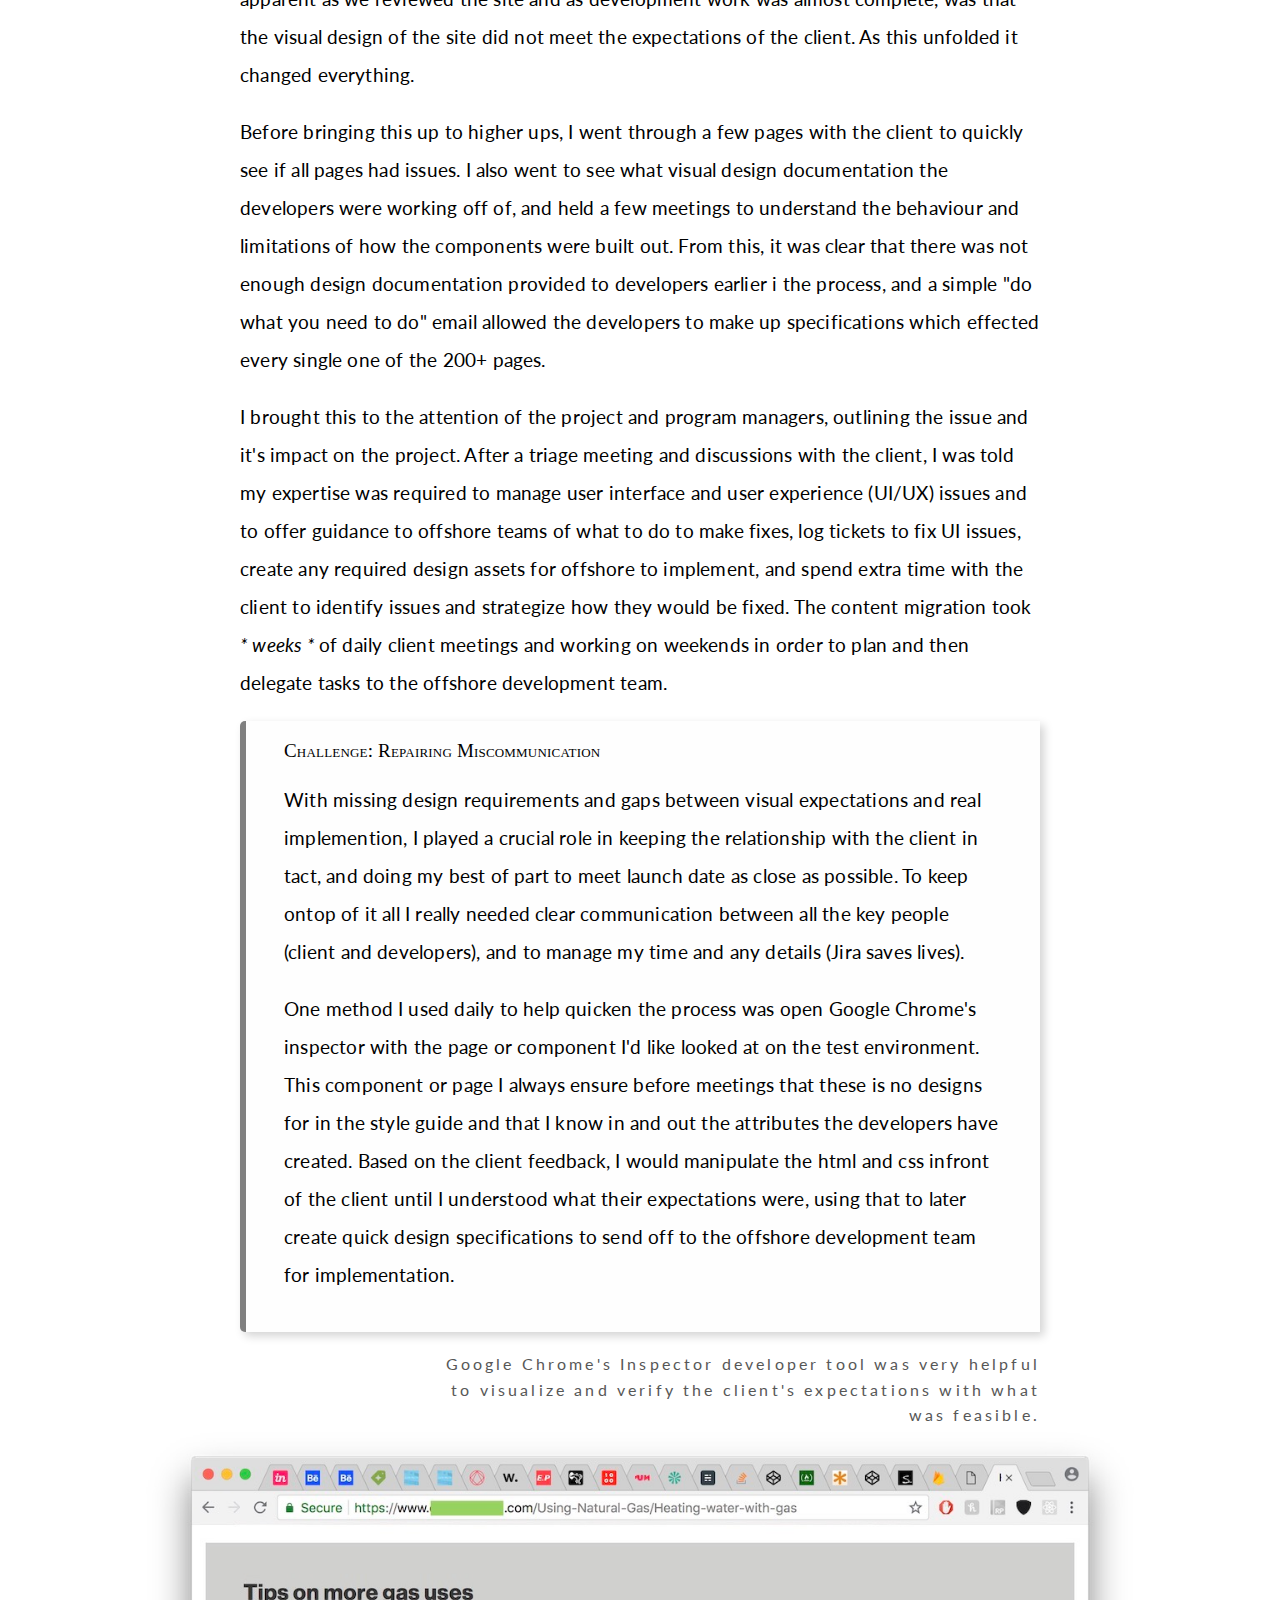
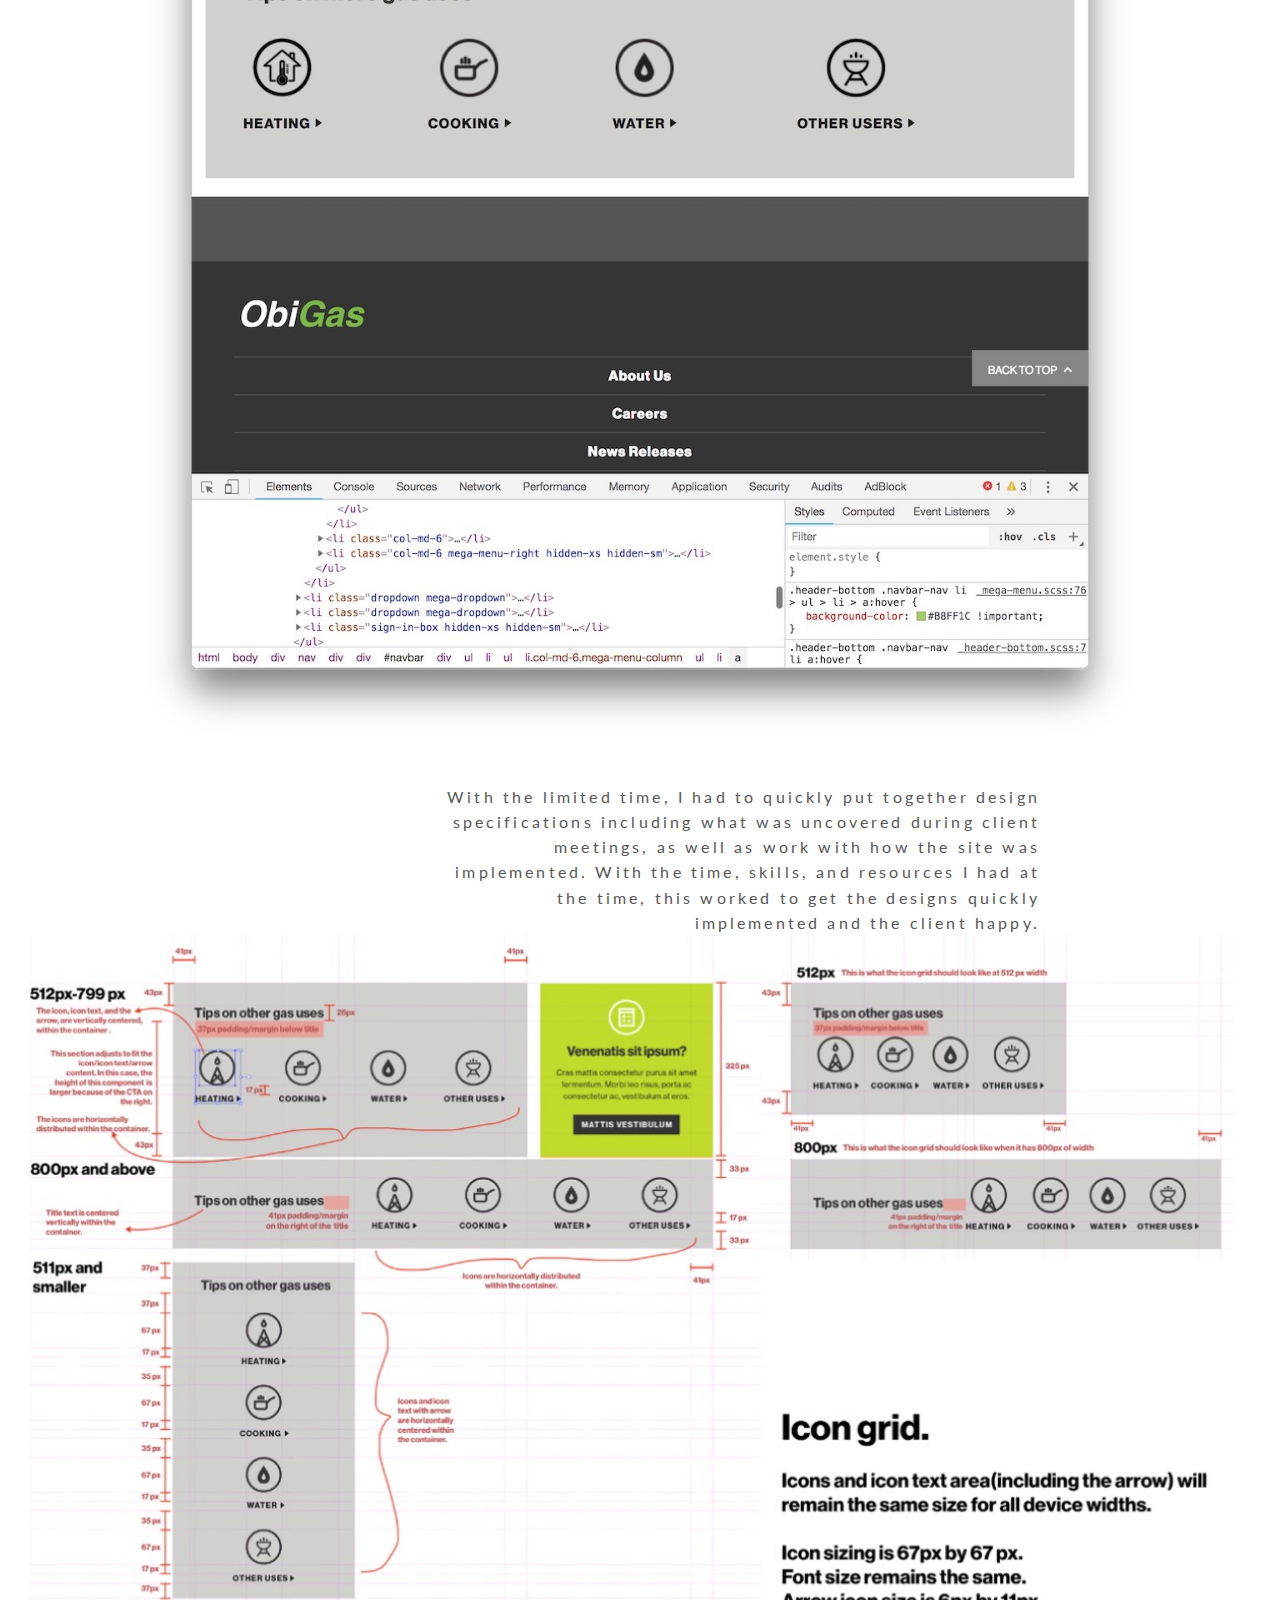
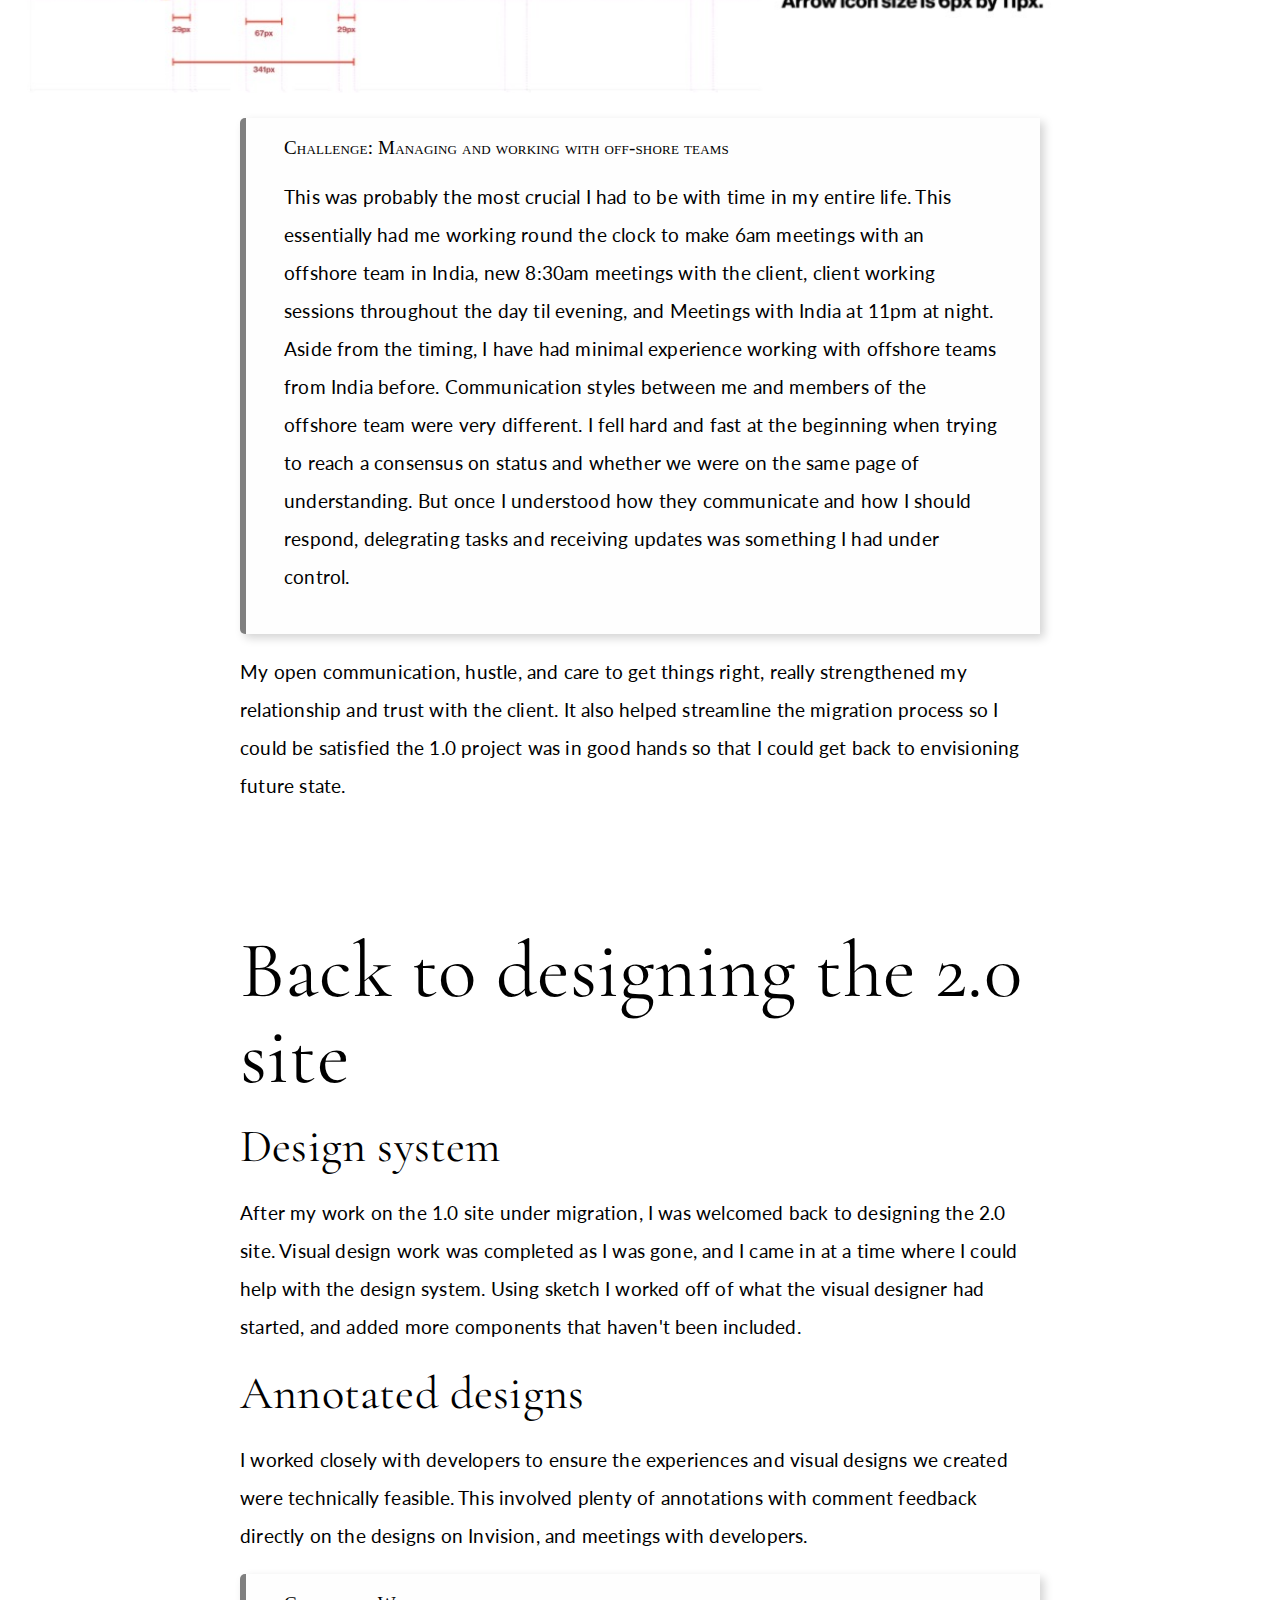
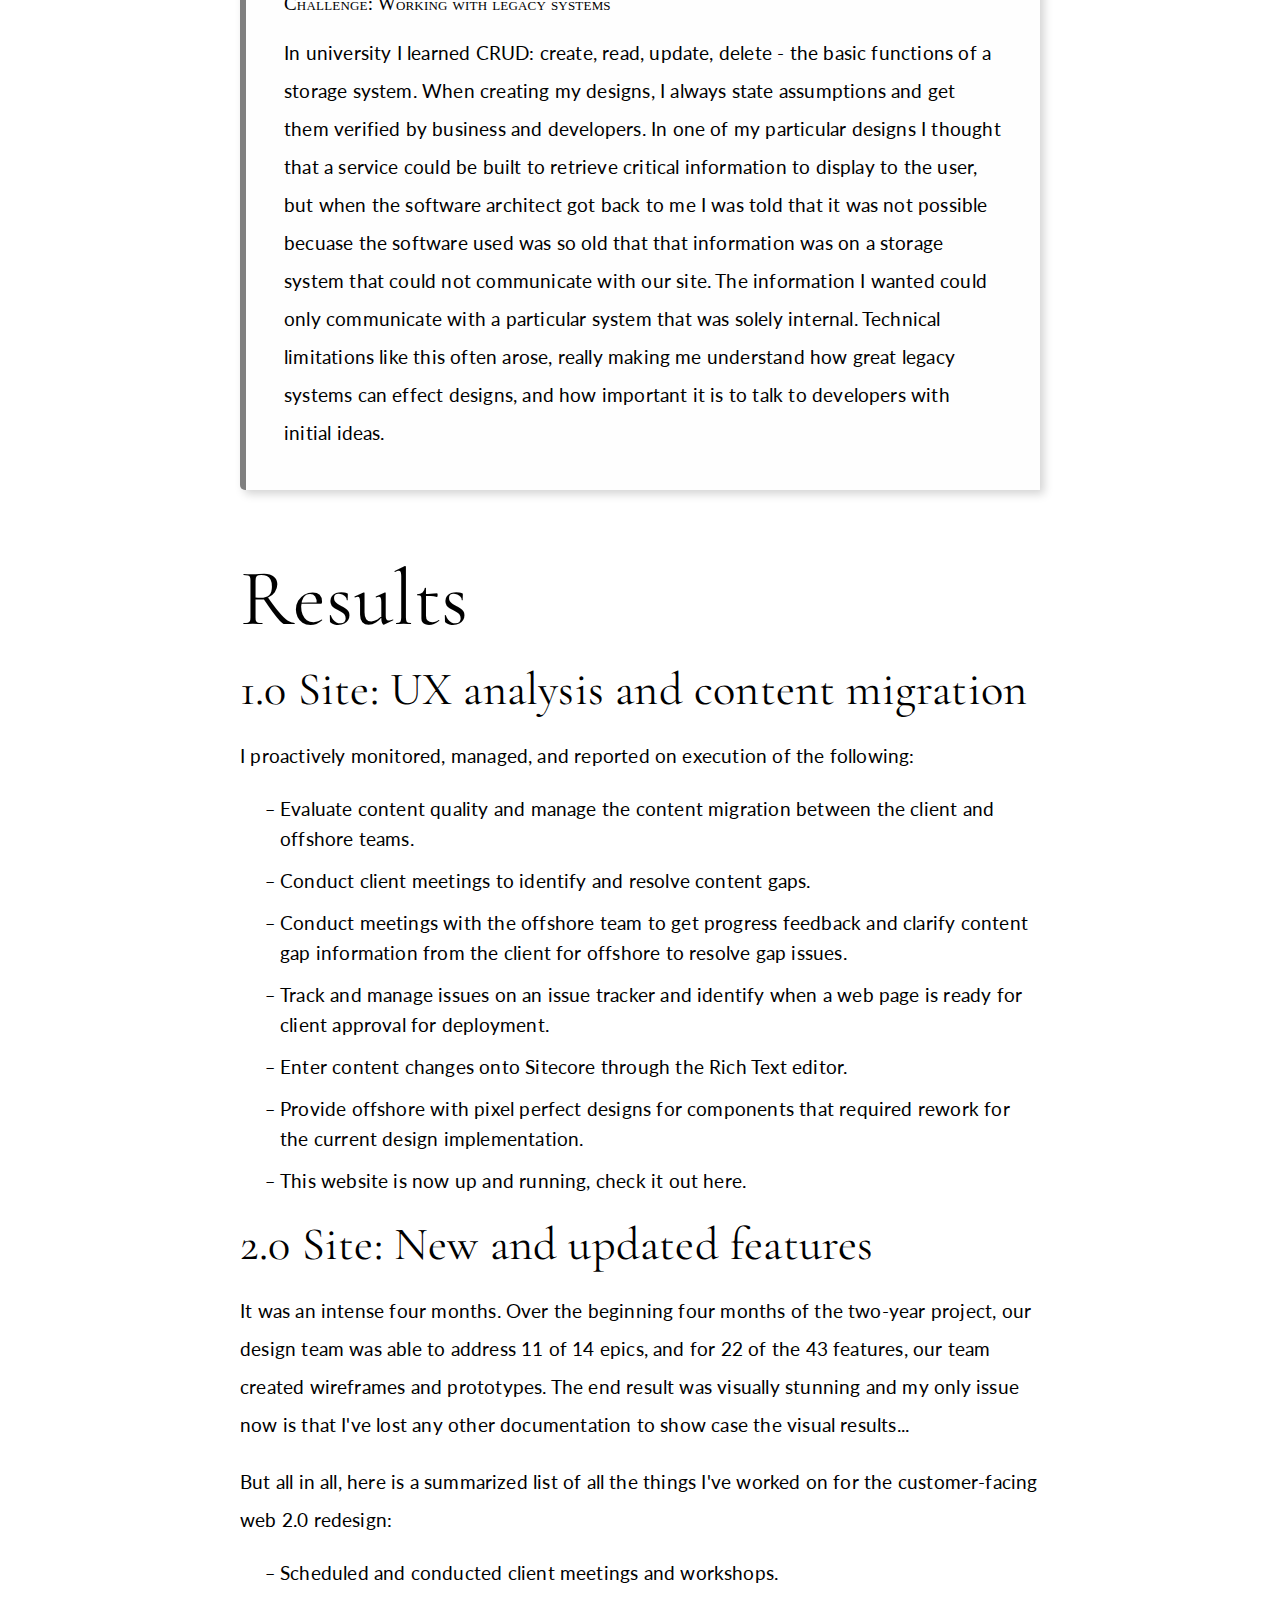
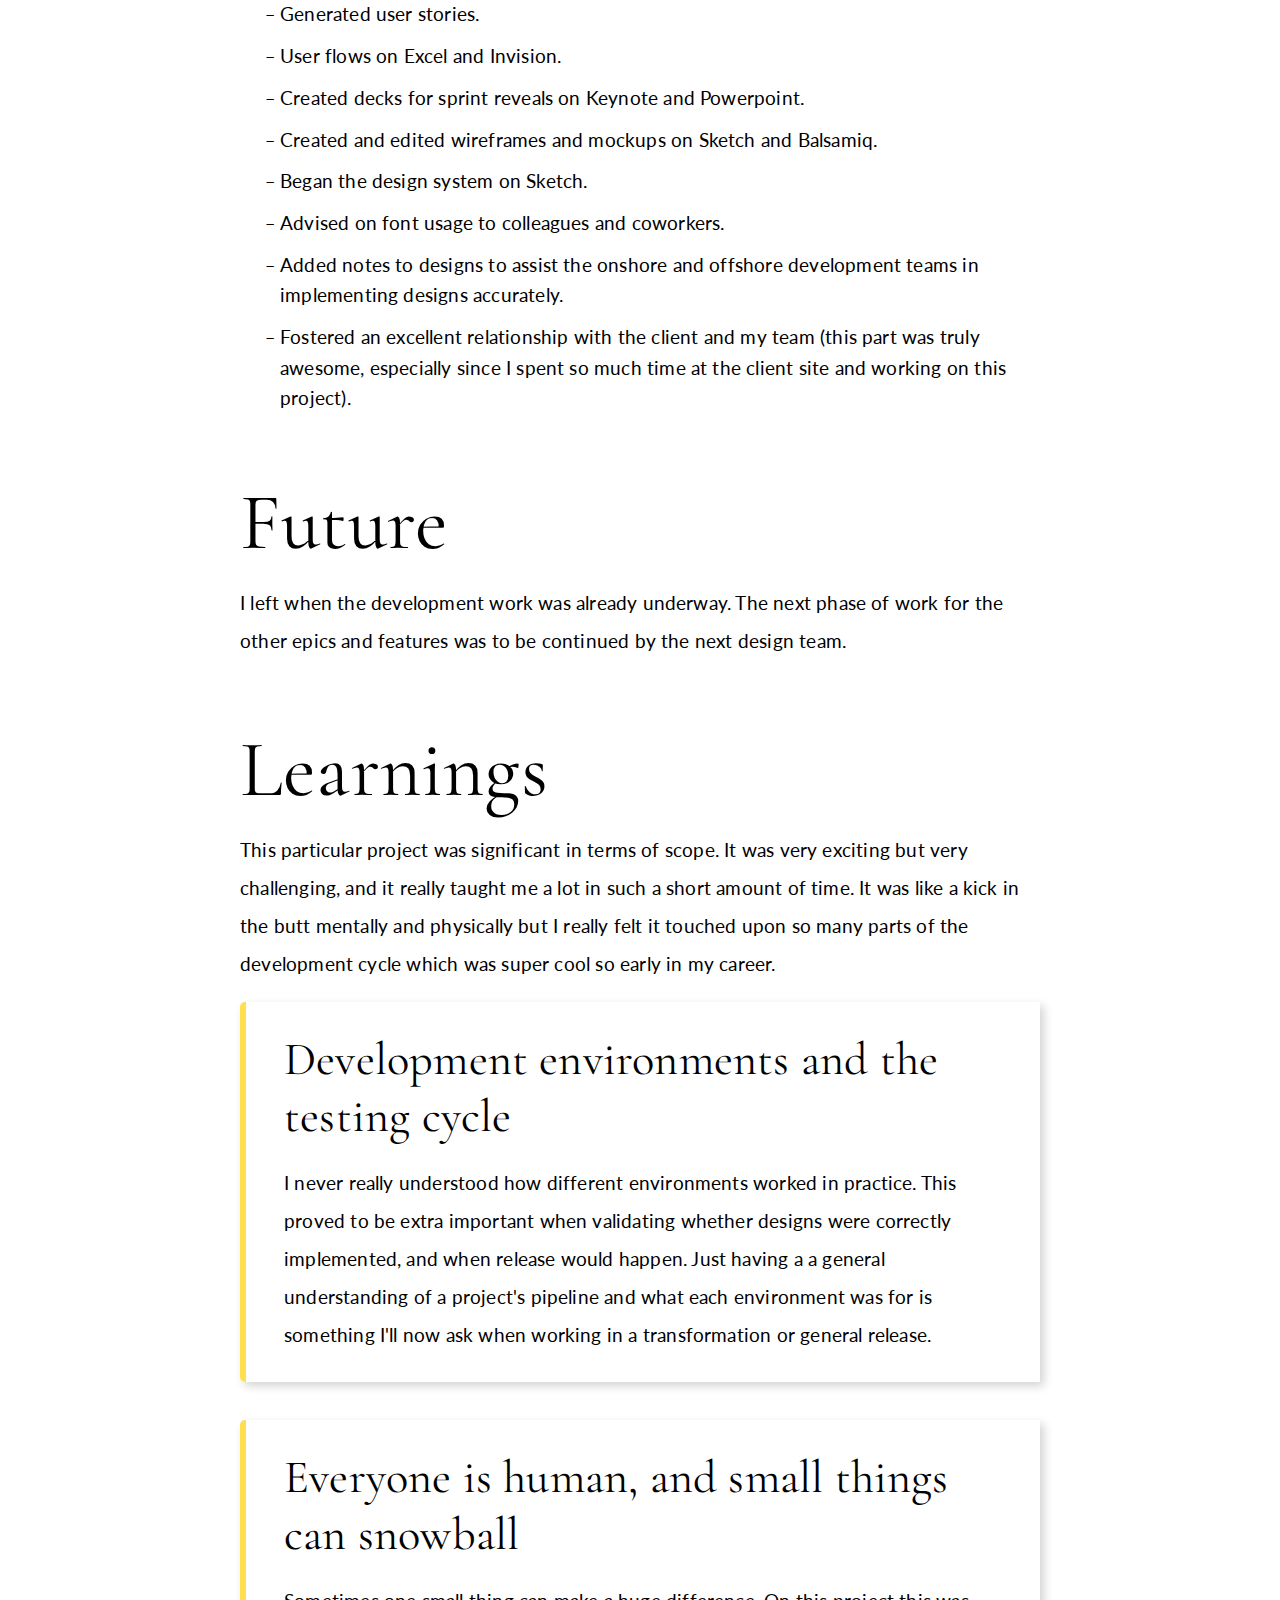
==== commit 07dacc34: "Updated footer spacing on all pages and fixed style for DT" ====
--- a/2018-gasutilities.html
+++ b/2018-gasutilities.html
@@ -190,6 +190,8 @@
     </div>
 
     <a href="index.html#projects" class="CTA mark">See More Projects ></a>
+</div>
+<div class="container-narrow">
     <footer>&#10024; Selin Acar 2022 &#10024;</footer>
 </div>
 <script>
--- a/style.css
+++ b/style.css
@@ -77,7 +77,7 @@
 
 p{ font: 1rem/2rem 'Lato', sans-serif;}
 b, strong{ font-family: 'Cormorant Garamond SemiBold'; }
-p b, p strong{ font-family: 'Lato'; }
+p b, p strong, li b{ font-family: 'Lato', sans-serif; }
 a{ color: black; }
 a:visited{ color: black; }
 .referencetext{
@@ -87,13 +87,14 @@
     text-align: right;
 }
 small{
-    color: grey;
+    color: #575757;
     display: block;
     letter-spacing: 1.5;
     max-width:600px;
     float: right;
     text-align: right;
-
+    font-family: 'Lato', sans-serif;
+    letter-spacing: .2em;
 }
 
 /* LISTS ====================================*/
@@ -106,7 +107,7 @@
 .bullets li{ list-style: "\2012  "; }
 
 dt{
-    font-variant: small-caps 0.8rem 'Cormorant Garamond Bold';
+    font: small-caps 0.8rem 'Cormorant Garamond Bold', serif;
     padding-right: 0.5rem;
 }
 dd{ font-family: 'Lato', sans-serif;}
